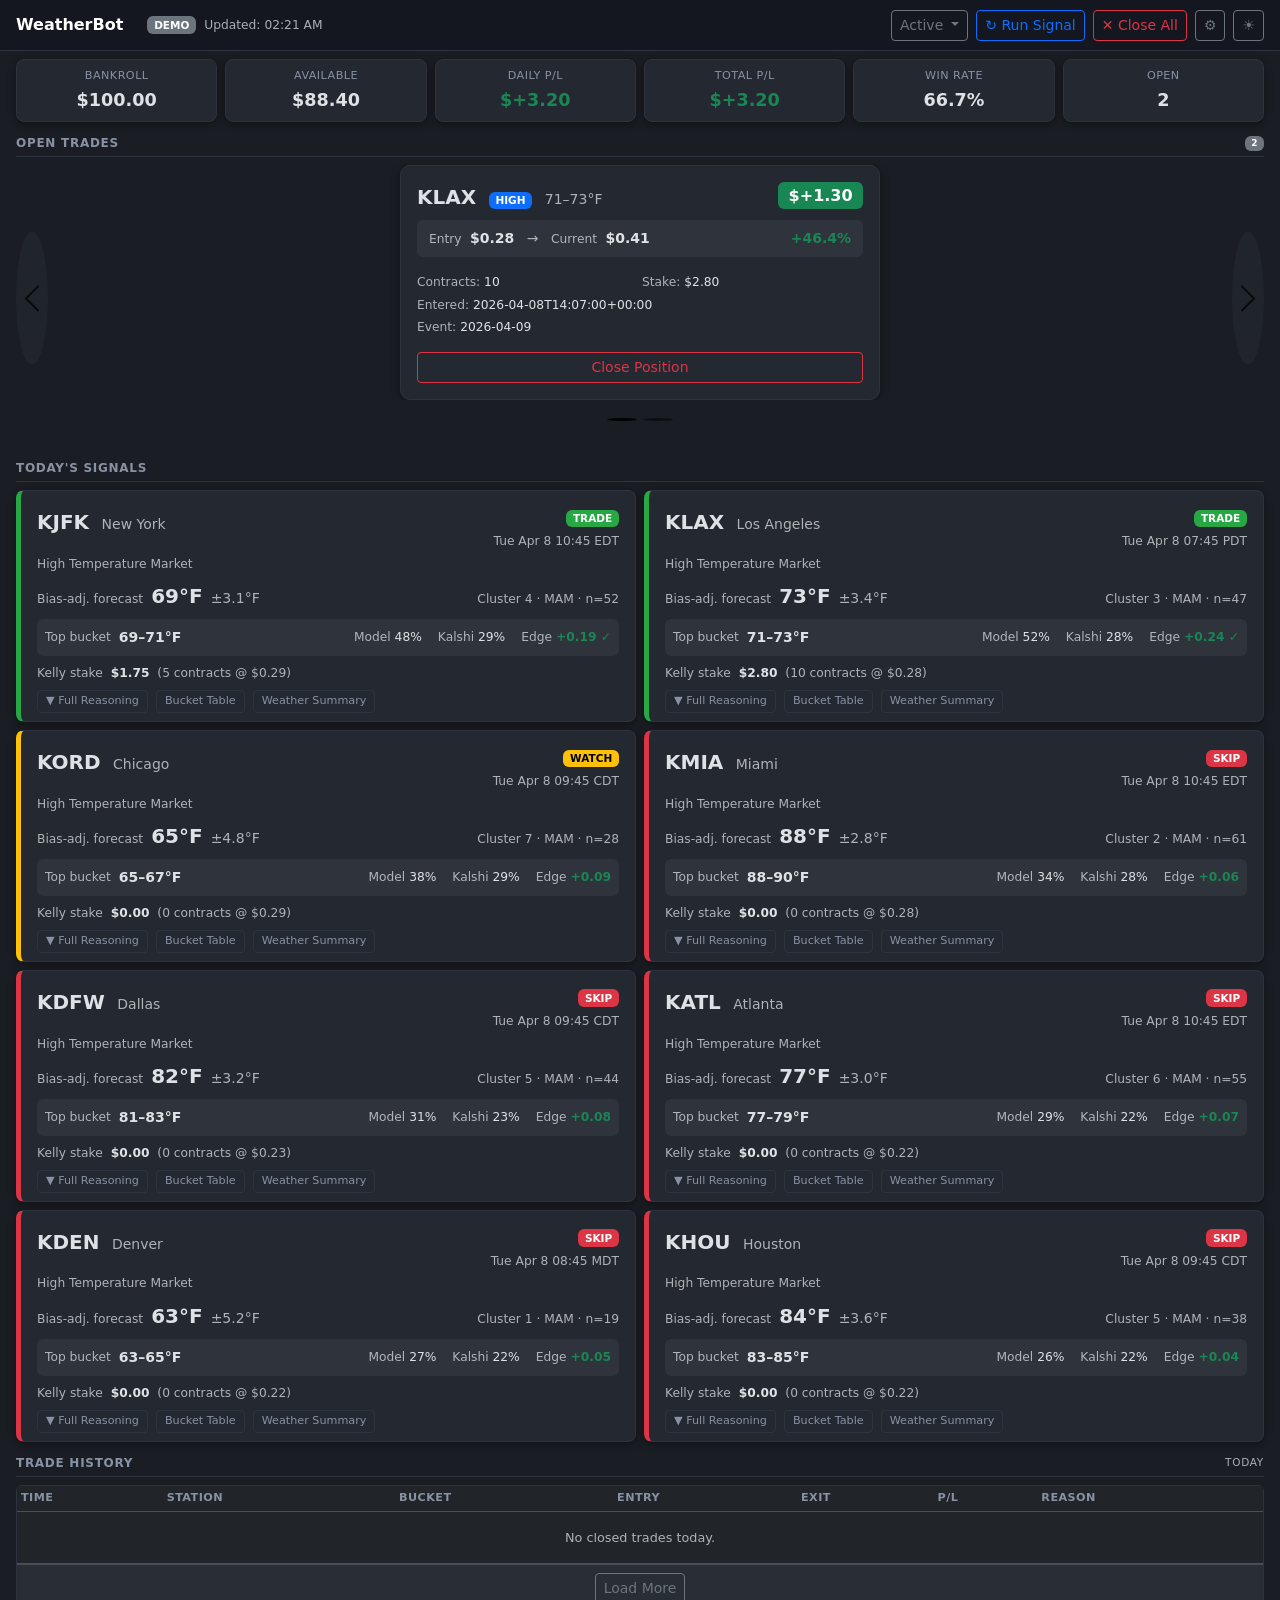
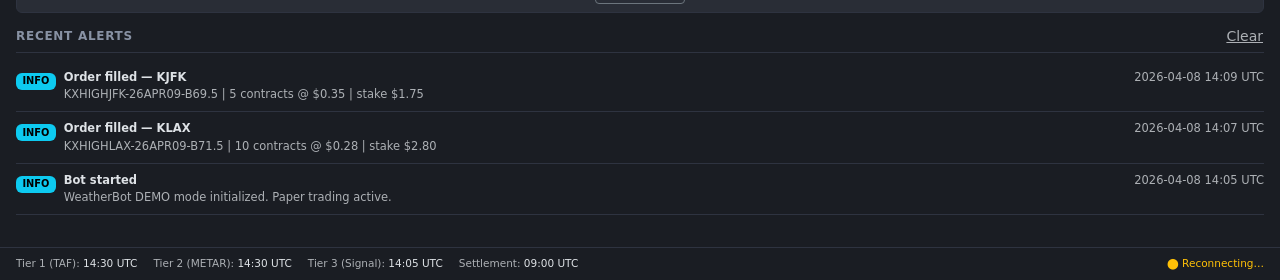
==== dashboard_preview.html @ e20846de "Add self-contained static dashboard preview HTML Single file with Bootstrap, custom CSS, and dashboa" ====
<!DOCTYPE html>
<html lang="en" data-bs-theme="dark">
<head>
  <meta charset="UTF-8">
  <meta name="viewport" content="width=device-width, initial-scale=1.0">
  <title>WeatherBot Dashboard</title>
  <style>
@charset "UTF-8";/*!
 * Bootstrap  v5.3.2 (https://getbootstrap.com/)
 * Copyright 2011-2023 The Bootstrap Authors
 * Licensed under MIT (https://github.com/twbs/bootstrap/blob/main/LICENSE)
 */:root,[data-bs-theme=light]{--bs-blue:#0d6efd;--bs-indigo:#6610f2;--bs-purple:#6f42c1;--bs-pink:#d63384;--bs-red:#dc3545;--bs-orange:#fd7e14;--bs-yellow:#ffc107;--bs-green:#198754;--bs-teal:#20c997;--bs-cyan:#0dcaf0;--bs-black:#000;--bs-white:#fff;--bs-gray:#6c757d;--bs-gray-dark:#343a40;--bs-gray-100:#f8f9fa;--bs-gray-200:#e9ecef;--bs-gray-300:#dee2e6;--bs-gray-400:#ced4da;--bs-gray-500:#adb5bd;--bs-gray-600:#6c757d;--bs-gray-700:#495057;--bs-gray-800:#343a40;--bs-gray-900:#212529;--bs-primary:#0d6efd;--bs-secondary:#6c757d;--bs-success:#198754;--bs-info:#0dcaf0;--bs-warning:#ffc107;--bs-danger:#dc3545;--bs-light:#f8f9fa;--bs-dark:#212529;--bs-primary-rgb:13,110,253;--bs-secondary-rgb:108,117,125;--bs-success-rgb:25,135,84;--bs-info-rgb:13,202,240;--bs-warning-rgb:255,193,7;--bs-danger-rgb:220,53,69;--bs-light-rgb:248,249,250;--bs-dark-rgb:33,37,41;--bs-primary-text-emphasis:#052c65;--bs-secondary-text-emphasis:#2b2f32;--bs-success-text-emphasis:#0a3622;--bs-info-text-emphasis:#055160;--bs-warning-text-emphasis:#664d03;--bs-danger-text-emphasis:#58151c;--bs-light-text-emphasis:#495057;--bs-dark-text-emphasis:#495057;--bs-primary-bg-subtle:#cfe2ff;--bs-secondary-bg-subtle:#e2e3e5;--bs-success-bg-subtle:#d1e7dd;--bs-info-bg-subtle:#cff4fc;--bs-warning-bg-subtle:#fff3cd;--bs-danger-bg-subtle:#f8d7da;--bs-light-bg-subtle:#fcfcfd;--bs-dark-bg-subtle:#ced4da;--bs-primary-border-subtle:#9ec5fe;--bs-secondary-border-subtle:#c4c8cb;--bs-success-border-subtle:#a3cfbb;--bs-info-border-subtle:#9eeaf9;--bs-warning-border-subtle:#ffe69c;--bs-danger-border-subtle:#f1aeb5;--bs-light-border-subtle:#e9ecef;--bs-dark-border-subtle:#adb5bd;--bs-white-rgb:255,255,255;--bs-black-rgb:0,0,0;--bs-font-sans-serif:system-ui,-apple-system,"Segoe UI",Roboto,"Helvetica Neue","Noto Sans","Liberation Sans",Arial,sans-serif,"Apple Color Emoji","Segoe UI Emoji","Segoe UI Symbol","Noto Color Emoji";--bs-font-monospace:SFMono-Regular,Menlo,Monaco,Consolas,"Liberation Mono","Courier New",monospace;--bs-gradient:linear-gradient(180deg, rgba(255, 255, 255, 0.15), rgba(255, 255, 255, 0));--bs-body-font-family:var(--bs-font-sans-serif);--bs-body-font-size:1rem;--bs-body-font-weight:400;--bs-body-line-height:1.5;--bs-body-color:#212529;--bs-body-color-rgb:33,37,41;--bs-body-bg:#fff;--bs-body-bg-rgb:255,255,255;--bs-emphasis-color:#000;--bs-emphasis-color-rgb:0,0,0;--bs-secondary-color:rgba(33, 37, 41, 0.75);--bs-secondary-color-rgb:33,37,41;--bs-secondary-bg:#e9ecef;--bs-secondary-bg-rgb:233,236,239;--bs-tertiary-color:rgba(33, 37, 41, 0.5);--bs-tertiary-color-rgb:33,37,41;--bs-tertiary-bg:#f8f9fa;--bs-tertiary-bg-rgb:248,249,250;--bs-heading-color:inherit;--bs-link-color:#0d6efd;--bs-link-color-rgb:13,110,253;--bs-link-decoration:underline;--bs-link-hover-color:#0a58ca;--bs-link-hover-color-rgb:10,88,202;--bs-code-color:#d63384;--bs-highlight-color:#212529;--bs-highlight-bg:#fff3cd;--bs-border-width:1px;--bs-border-style:solid;--bs-border-color:#dee2e6;--bs-border-color-translucent:rgba(0, 0, 0, 0.175);--bs-border-radius:0.375rem;--bs-border-radius-sm:0.25rem;--bs-border-radius-lg:0.5rem;--bs-border-radius-xl:1rem;--bs-border-radius-xxl:2rem;--bs-border-radius-2xl:var(--bs-border-radius-xxl);--bs-border-radius-pill:50rem;--bs-box-shadow:0 0.5rem 1rem rgba(0, 0, 0, 0.15);--bs-box-shadow-sm:0 0.125rem 0.25rem rgba(0, 0, 0, 0.075);--bs-box-shadow-lg:0 1rem 3rem rgba(0, 0, 0, 0.175);--bs-box-shadow-inset:inset 0 1px 2px rgba(0, 0, 0, 0.075);--bs-focus-ring-width:0.25rem;--bs-focus-ring-opacity:0.25;--bs-focus-ring-color:rgba(13, 110, 253, 0.25);--bs-form-valid-color:#198754;--bs-form-valid-border-color:#198754;--bs-form-invalid-color:#dc3545;--bs-form-invalid-border-color:#dc3545}[data-bs-theme=dark]{color-scheme:dark;--bs-body-color:#dee2e6;--bs-body-color-rgb:222,226,230;--bs-body-bg:#212529;--bs-body-bg-rgb:33,37,41;--bs-emphasis-color:#fff;--bs-emphasis-color-rgb:255,255,255;--bs-secondary-color:rgba(222, 226, 230, 0.75);--bs-secondary-color-rgb:222,226,230;--bs-secondary-bg:#343a40;--bs-secondary-bg-rgb:52,58,64;--bs-tertiary-color:rgba(222, 226, 230, 0.5);--bs-tertiary-color-rgb:222,226,230;--bs-tertiary-bg:#2b3035;--bs-tertiary-bg-rgb:43,48,53;--bs-primary-text-emphasis:#6ea8fe;--bs-secondary-text-emphasis:#a7acb1;--bs-success-text-emphasis:#75b798;--bs-info-text-emphasis:#6edff6;--bs-warning-text-emphasis:#ffda6a;--bs-danger-text-emphasis:#ea868f;--bs-light-text-emphasis:#f8f9fa;--bs-dark-text-emphasis:#dee2e6;--bs-primary-bg-subtle:#031633;--bs-secondary-bg-subtle:#161719;--bs-success-bg-subtle:#051b11;--bs-info-bg-subtle:#032830;--bs-warning-bg-subtle:#332701;--bs-danger-bg-subtle:#2c0b0e;--bs-light-bg-subtle:#343a40;--bs-dark-bg-subtle:#1a1d20;--bs-primary-border-subtle:#084298;--bs-secondary-border-subtle:#41464b;--bs-success-border-subtle:#0f5132;--bs-info-border-subtle:#087990;--bs-warning-border-subtle:#997404;--bs-danger-border-subtle:#842029;--bs-light-border-subtle:#495057;--bs-dark-border-subtle:#343a40;--bs-heading-color:inherit;--bs-link-color:#6ea8fe;--bs-link-hover-color:#8bb9fe;--bs-link-color-rgb:110,168,254;--bs-link-hover-color-rgb:139,185,254;--bs-code-color:#e685b5;--bs-highlight-color:#dee2e6;--bs-highlight-bg:#664d03;--bs-border-color:#495057;--bs-border-color-translucent:rgba(255, 255, 255, 0.15);--bs-form-valid-color:#75b798;--bs-form-valid-border-color:#75b798;--bs-form-invalid-color:#ea868f;--bs-form-invalid-border-color:#ea868f}*,::after,::before{box-sizing:border-box}@media (prefers-reduced-motion:no-preference){:root{scroll-behavior:smooth}}body{margin:0;font-family:var(--bs-body-font-family);font-size:var(--bs-body-font-size);font-weight:var(--bs-body-font-weight);line-height:var(--bs-body-line-height);color:var(--bs-body-color);text-align:var(--bs-body-text-align);background-color:var(--bs-body-bg);-webkit-text-size-adjust:100%;-webkit-tap-highlight-color:transparent}hr{margin:1rem 0;color:inherit;border:0;border-top:var(--bs-border-width) solid;opacity:.25}.h1,.h2,.h3,.h4,.h5,.h6,h1,h2,h3,h4,h5,h6{margin-top:0;margin-bottom:.5rem;font-weight:500;line-height:1.2;color:var(--bs-heading-color)}.h1,h1{font-size:calc(1.375rem + 1.5vw)}@media (min-width:1200px){.h1,h1{font-size:2.5rem}}.h2,h2{font-size:calc(1.325rem + .9vw)}@media (min-width:1200px){.h2,h2{font-size:2rem}}.h3,h3{font-size:calc(1.3rem + .6vw)}@media (min-width:1200px){.h3,h3{font-size:1.75rem}}.h4,h4{font-size:calc(1.275rem + .3vw)}@media (min-width:1200px){.h4,h4{font-size:1.5rem}}.h5,h5{font-size:1.25rem}.h6,h6{font-size:1rem}p{margin-top:0;margin-bottom:1rem}abbr[title]{-webkit-text-decoration:underline dotted;text-decoration:underline dotted;cursor:help;-webkit-text-decoration-skip-ink:none;text-decoration-skip-ink:none}address{margin-bottom:1rem;font-style:normal;line-height:inherit}ol,ul{padding-left:2rem}dl,ol,ul{margin-top:0;margin-bottom:1rem}ol ol,ol ul,ul ol,ul ul{margin-bottom:0}dt{font-weight:700}dd{margin-bottom:.5rem;margin-left:0}blockquote{margin:0 0 1rem}b,strong{font-weight:bolder}.small,small{font-size:.875em}.mark,mark{padding:.1875em;color:var(--bs-highlight-color);background-color:var(--bs-highlight-bg)}sub,sup{position:relative;font-size:.75em;line-height:0;vertical-align:baseline}sub{bottom:-.25em}sup{top:-.5em}a{color:rgba(var(--bs-link-color-rgb),var(--bs-link-opacity,1));text-decoration:underline}a:hover{--bs-link-color-rgb:var(--bs-link-hover-color-rgb)}a:not([href]):not([class]),a:not([href]):not([class]):hover{color:inherit;text-decoration:none}code,kbd,pre,samp{font-family:var(--bs-font-monospace);font-size:1em}pre{display:block;margin-top:0;margin-bottom:1rem;overflow:auto;font-size:.875em}pre code{font-size:inherit;color:inherit;word-break:normal}code{font-size:.875em;color:var(--bs-code-color);word-wrap:break-word}a>code{color:inherit}kbd{padding:.1875rem .375rem;font-size:.875em;color:var(--bs-body-bg);background-color:var(--bs-body-color);border-radius:.25rem}kbd kbd{padding:0;font-size:1em}figure{margin:0 0 1rem}img,svg{vertical-align:middle}table{caption-side:bottom;border-collapse:collapse}caption{padding-top:.5rem;padding-bottom:.5rem;color:var(--bs-secondary-color);text-align:left}th{text-align:inherit;text-align:-webkit-match-parent}tbody,td,tfoot,th,thead,tr{border-color:inherit;border-style:solid;border-width:0}label{display:inline-block}button{border-radius:0}button:focus:not(:focus-visible){outline:0}button,input,optgroup,select,textarea{margin:0;font-family:inherit;font-size:inherit;line-height:inherit}button,select{text-transform:none}[role=button]{cursor:pointer}select{word-wrap:normal}select:disabled{opacity:1}[list]:not([type=date]):not([type=datetime-local]):not([type=month]):not([type=week]):not([type=time])::-webkit-calendar-picker-indicator{display:none!important}[type=button],[type=reset],[type=submit],button{-webkit-appearance:button}[type=button]:not(:disabled),[type=reset]:not(:disabled),[type=submit]:not(:disabled),button:not(:disabled){cursor:pointer}::-moz-focus-inner{padding:0;border-style:none}textarea{resize:vertical}fieldset{min-width:0;padding:0;margin:0;border:0}legend{float:left;width:100%;padding:0;margin-bottom:.5rem;font-size:calc(1.275rem + .3vw);line-height:inherit}@media (min-width:1200px){legend{font-size:1.5rem}}legend+*{clear:left}::-webkit-datetime-edit-day-field,::-webkit-datetime-edit-fields-wrapper,::-webkit-datetime-edit-hour-field,::-webkit-datetime-edit-minute,::-webkit-datetime-edit-month-field,::-webkit-datetime-edit-text,::-webkit-datetime-edit-year-field{padding:0}::-webkit-inner-spin-button{height:auto}[type=search]{-webkit-appearance:textfield;outline-offset:-2px}::-webkit-search-decoration{-webkit-appearance:none}::-webkit-color-swatch-wrapper{padding:0}::-webkit-file-upload-button{font:inherit;-webkit-appearance:button}::file-selector-button{font:inherit;-webkit-appearance:button}output{display:inline-block}iframe{border:0}summary{display:list-item;cursor:pointer}progress{vertical-align:baseline}[hidden]{display:none!important}.lead{font-size:1.25rem;font-weight:300}.display-1{font-size:calc(1.625rem + 4.5vw);font-weight:300;line-height:1.2}@media (min-width:1200px){.display-1{font-size:5rem}}.display-2{font-size:calc(1.575rem + 3.9vw);font-weight:300;line-height:1.2}@media (min-width:1200px){.display-2{font-size:4.5rem}}.display-3{font-size:calc(1.525rem + 3.3vw);font-weight:300;line-height:1.2}@media (min-width:1200px){.display-3{font-size:4rem}}.display-4{font-size:calc(1.475rem + 2.7vw);font-weight:300;line-height:1.2}@media (min-width:1200px){.display-4{font-size:3.5rem}}.display-5{font-size:calc(1.425rem + 2.1vw);font-weight:300;line-height:1.2}@media (min-width:1200px){.display-5{font-size:3rem}}.display-6{font-size:calc(1.375rem + 1.5vw);font-weight:300;line-height:1.2}@media (min-width:1200px){.display-6{font-size:2.5rem}}.list-unstyled{padding-left:0;list-style:none}.list-inline{padding-left:0;list-style:none}.list-inline-item{display:inline-block}.list-inline-item:not(:last-child){margin-right:.5rem}.initialism{font-size:.875em;text-transform:uppercase}.blockquote{margin-bottom:1rem;font-size:1.25rem}.blockquote>:last-child{margin-bottom:0}.blockquote-footer{margin-top:-1rem;margin-bottom:1rem;font-size:.875em;color:#6c757d}.blockquote-footer::before{content:"— "}.img-fluid{max-width:100%;height:auto}.img-thumbnail{padding:.25rem;background-color:var(--bs-body-bg);border:var(--bs-border-width) solid var(--bs-border-color);border-radius:var(--bs-border-radius);max-width:100%;height:auto}.figure{display:inline-block}.figure-img{margin-bottom:.5rem;line-height:1}.figure-caption{font-size:.875em;color:var(--bs-secondary-color)}.container,.container-fluid,.container-lg,.container-md,.container-sm,.container-xl,.container-xxl{--bs-gutter-x:1.5rem;--bs-gutter-y:0;width:100%;padding-right:calc(var(--bs-gutter-x) * .5);padding-left:calc(var(--bs-gutter-x) * .5);margin-right:auto;margin-left:auto}@media (min-width:576px){.container,.container-sm{max-width:540px}}@media (min-width:768px){.container,.container-md,.container-sm{max-width:720px}}@media (min-width:992px){.container,.container-lg,.container-md,.container-sm{max-width:960px}}@media (min-width:1200px){.container,.container-lg,.container-md,.container-sm,.container-xl{max-width:1140px}}@media (min-width:1400px){.container,.container-lg,.container-md,.container-sm,.container-xl,.container-xxl{max-width:1320px}}:root{--bs-breakpoint-xs:0;--bs-breakpoint-sm:576px;--bs-breakpoint-md:768px;--bs-breakpoint-lg:992px;--bs-breakpoint-xl:1200px;--bs-breakpoint-xxl:1400px}.row{--bs-gutter-x:1.5rem;--bs-gutter-y:0;display:flex;flex-wrap:wrap;margin-top:calc(-1 * var(--bs-gutter-y));margin-right:calc(-.5 * var(--bs-gutter-x));margin-left:calc(-.5 * var(--bs-gutter-x))}.row>*{flex-shrink:0;width:100%;max-width:100%;padding-right:calc(var(--bs-gutter-x) * .5);padding-left:calc(var(--bs-gutter-x) * .5);margin-top:var(--bs-gutter-y)}.col{flex:1 0 0%}.row-cols-auto>*{flex:0 0 auto;width:auto}.row-cols-1>*{flex:0 0 auto;width:100%}.row-cols-2>*{flex:0 0 auto;width:50%}.row-cols-3>*{flex:0 0 auto;width:33.33333333%}.row-cols-4>*{flex:0 0 auto;width:25%}.row-cols-5>*{flex:0 0 auto;width:20%}.row-cols-6>*{flex:0 0 auto;width:16.66666667%}.col-auto{flex:0 0 auto;width:auto}.col-1{flex:0 0 auto;width:8.33333333%}.col-2{flex:0 0 auto;width:16.66666667%}.col-3{flex:0 0 auto;width:25%}.col-4{flex:0 0 auto;width:33.33333333%}.col-5{flex:0 0 auto;width:41.66666667%}.col-6{flex:0 0 auto;width:50%}.col-7{flex:0 0 auto;width:58.33333333%}.col-8{flex:0 0 auto;width:66.66666667%}.col-9{flex:0 0 auto;width:75%}.col-10{flex:0 0 auto;width:83.33333333%}.col-11{flex:0 0 auto;width:91.66666667%}.col-12{flex:0 0 auto;width:100%}.offset-1{margin-left:8.33333333%}.offset-2{margin-left:16.66666667%}.offset-3{margin-left:25%}.offset-4{margin-left:33.33333333%}.offset-5{margin-left:41.66666667%}.offset-6{margin-left:50%}.offset-7{margin-left:58.33333333%}.offset-8{margin-left:66.66666667%}.offset-9{margin-left:75%}.offset-10{margin-left:83.33333333%}.offset-11{margin-left:91.66666667%}.g-0,.gx-0{--bs-gutter-x:0}.g-0,.gy-0{--bs-gutter-y:0}.g-1,.gx-1{--bs-gutter-x:0.25rem}.g-1,.gy-1{--bs-gutter-y:0.25rem}.g-2,.gx-2{--bs-gutter-x:0.5rem}.g-2,.gy-2{--bs-gutter-y:0.5rem}.g-3,.gx-3{--bs-gutter-x:1rem}.g-3,.gy-3{--bs-gutter-y:1rem}.g-4,.gx-4{--bs-gutter-x:1.5rem}.g-4,.gy-4{--bs-gutter-y:1.5rem}.g-5,.gx-5{--bs-gutter-x:3rem}.g-5,.gy-5{--bs-gutter-y:3rem}@media (min-width:576px){.col-sm{flex:1 0 0%}.row-cols-sm-auto>*{flex:0 0 auto;width:auto}.row-cols-sm-1>*{flex:0 0 auto;width:100%}.row-cols-sm-2>*{flex:0 0 auto;width:50%}.row-cols-sm-3>*{flex:0 0 auto;width:33.33333333%}.row-cols-sm-4>*{flex:0 0 auto;width:25%}.row-cols-sm-5>*{flex:0 0 auto;width:20%}.row-cols-sm-6>*{flex:0 0 auto;width:16.66666667%}.col-sm-auto{flex:0 0 auto;width:auto}.col-sm-1{flex:0 0 auto;width:8.33333333%}.col-sm-2{flex:0 0 auto;width:16.66666667%}.col-sm-3{flex:0 0 auto;width:25%}.col-sm-4{flex:0 0 auto;width:33.33333333%}.col-sm-5{flex:0 0 auto;width:41.66666667%}.col-sm-6{flex:0 0 auto;width:50%}.col-sm-7{flex:0 0 auto;width:58.33333333%}.col-sm-8{flex:0 0 auto;width:66.66666667%}.col-sm-9{flex:0 0 auto;width:75%}.col-sm-10{flex:0 0 auto;width:83.33333333%}.col-sm-11{flex:0 0 auto;width:91.66666667%}.col-sm-12{flex:0 0 auto;width:100%}.offset-sm-0{margin-left:0}.offset-sm-1{margin-left:8.33333333%}.offset-sm-2{margin-left:16.66666667%}.offset-sm-3{margin-left:25%}.offset-sm-4{margin-left:33.33333333%}.offset-sm-5{margin-left:41.66666667%}.offset-sm-6{margin-left:50%}.offset-sm-7{margin-left:58.33333333%}.offset-sm-8{margin-left:66.66666667%}.offset-sm-9{margin-left:75%}.offset-sm-10{margin-left:83.33333333%}.offset-sm-11{margin-left:91.66666667%}.g-sm-0,.gx-sm-0{--bs-gutter-x:0}.g-sm-0,.gy-sm-0{--bs-gutter-y:0}.g-sm-1,.gx-sm-1{--bs-gutter-x:0.25rem}.g-sm-1,.gy-sm-1{--bs-gutter-y:0.25rem}.g-sm-2,.gx-sm-2{--bs-gutter-x:0.5rem}.g-sm-2,.gy-sm-2{--bs-gutter-y:0.5rem}.g-sm-3,.gx-sm-3{--bs-gutter-x:1rem}.g-sm-3,.gy-sm-3{--bs-gutter-y:1rem}.g-sm-4,.gx-sm-4{--bs-gutter-x:1.5rem}.g-sm-4,.gy-sm-4{--bs-gutter-y:1.5rem}.g-sm-5,.gx-sm-5{--bs-gutter-x:3rem}.g-sm-5,.gy-sm-5{--bs-gutter-y:3rem}}@media (min-width:768px){.col-md{flex:1 0 0%}.row-cols-md-auto>*{flex:0 0 auto;width:auto}.row-cols-md-1>*{flex:0 0 auto;width:100%}.row-cols-md-2>*{flex:0 0 auto;width:50%}.row-cols-md-3>*{flex:0 0 auto;width:33.33333333%}.row-cols-md-4>*{flex:0 0 auto;width:25%}.row-cols-md-5>*{flex:0 0 auto;width:20%}.row-cols-md-6>*{flex:0 0 auto;width:16.66666667%}.col-md-auto{flex:0 0 auto;width:auto}.col-md-1{flex:0 0 auto;width:8.33333333%}.col-md-2{flex:0 0 auto;width:16.66666667%}.col-md-3{flex:0 0 auto;width:25%}.col-md-4{flex:0 0 auto;width:33.33333333%}.col-md-5{flex:0 0 auto;width:41.66666667%}.col-md-6{flex:0 0 auto;width:50%}.col-md-7{flex:0 0 auto;width:58.33333333%}.col-md-8{flex:0 0 auto;width:66.66666667%}.col-md-9{flex:0 0 auto;width:75%}.col-md-10{flex:0 0 auto;width:83.33333333%}.col-md-11{flex:0 0 auto;width:91.66666667%}.col-md-12{flex:0 0 auto;width:100%}.offset-md-0{margin-left:0}.offset-md-1{margin-left:8.33333333%}.offset-md-2{margin-left:16.66666667%}.offset-md-3{margin-left:25%}.offset-md-4{margin-left:33.33333333%}.offset-md-5{margin-left:41.66666667%}.offset-md-6{margin-left:50%}.offset-md-7{margin-left:58.33333333%}.offset-md-8{margin-left:66.66666667%}.offset-md-9{margin-left:75%}.offset-md-10{margin-left:83.33333333%}.offset-md-11{margin-left:91.66666667%}.g-md-0,.gx-md-0{--bs-gutter-x:0}.g-md-0,.gy-md-0{--bs-gutter-y:0}.g-md-1,.gx-md-1{--bs-gutter-x:0.25rem}.g-md-1,.gy-md-1{--bs-gutter-y:0.25rem}.g-md-2,.gx-md-2{--bs-gutter-x:0.5rem}.g-md-2,.gy-md-2{--bs-gutter-y:0.5rem}.g-md-3,.gx-md-3{--bs-gutter-x:1rem}.g-md-3,.gy-md-3{--bs-gutter-y:1rem}.g-md-4,.gx-md-4{--bs-gutter-x:1.5rem}.g-md-4,.gy-md-4{--bs-gutter-y:1.5rem}.g-md-5,.gx-md-5{--bs-gutter-x:3rem}.g-md-5,.gy-md-5{--bs-gutter-y:3rem}}@media (min-width:992px){.col-lg{flex:1 0 0%}.row-cols-lg-auto>*{flex:0 0 auto;width:auto}.row-cols-lg-1>*{flex:0 0 auto;width:100%}.row-cols-lg-2>*{flex:0 0 auto;width:50%}.row-cols-lg-3>*{flex:0 0 auto;width:33.33333333%}.row-cols-lg-4>*{flex:0 0 auto;width:25%}.row-cols-lg-5>*{flex:0 0 auto;width:20%}.row-cols-lg-6>*{flex:0 0 auto;width:16.66666667%}.col-lg-auto{flex:0 0 auto;width:auto}.col-lg-1{flex:0 0 auto;width:8.33333333%}.col-lg-2{flex:0 0 auto;width:16.66666667%}.col-lg-3{flex:0 0 auto;width:25%}.col-lg-4{flex:0 0 auto;width:33.33333333%}.col-lg-5{flex:0 0 auto;width:41.66666667%}.col-lg-6{flex:0 0 auto;width:50%}.col-lg-7{flex:0 0 auto;width:58.33333333%}.col-lg-8{flex:0 0 auto;width:66.66666667%}.col-lg-9{flex:0 0 auto;width:75%}.col-lg-10{flex:0 0 auto;width:83.33333333%}.col-lg-11{flex:0 0 auto;width:91.66666667%}.col-lg-12{flex:0 0 auto;width:100%}.offset-lg-0{margin-left:0}.offset-lg-1{margin-left:8.33333333%}.offset-lg-2{margin-left:16.66666667%}.offset-lg-3{margin-left:25%}.offset-lg-4{margin-left:33.33333333%}.offset-lg-5{margin-left:41.66666667%}.offset-lg-6{margin-left:50%}.offset-lg-7{margin-left:58.33333333%}.offset-lg-8{margin-left:66.66666667%}.offset-lg-9{margin-left:75%}.offset-lg-10{margin-left:83.33333333%}.offset-lg-11{margin-left:91.66666667%}.g-lg-0,.gx-lg-0{--bs-gutter-x:0}.g-lg-0,.gy-lg-0{--bs-gutter-y:0}.g-lg-1,.gx-lg-1{--bs-gutter-x:0.25rem}.g-lg-1,.gy-lg-1{--bs-gutter-y:0.25rem}.g-lg-2,.gx-lg-2{--bs-gutter-x:0.5rem}.g-lg-2,.gy-lg-2{--bs-gutter-y:0.5rem}.g-lg-3,.gx-lg-3{--bs-gutter-x:1rem}.g-lg-3,.gy-lg-3{--bs-gutter-y:1rem}.g-lg-4,.gx-lg-4{--bs-gutter-x:1.5rem}.g-lg-4,.gy-lg-4{--bs-gutter-y:1.5rem}.g-lg-5,.gx-lg-5{--bs-gutter-x:3rem}.g-lg-5,.gy-lg-5{--bs-gutter-y:3rem}}@media (min-width:1200px){.col-xl{flex:1 0 0%}.row-cols-xl-auto>*{flex:0 0 auto;width:auto}.row-cols-xl-1>*{flex:0 0 auto;width:100%}.row-cols-xl-2>*{flex:0 0 auto;width:50%}.row-cols-xl-3>*{flex:0 0 auto;width:33.33333333%}.row-cols-xl-4>*{flex:0 0 auto;width:25%}.row-cols-xl-5>*{flex:0 0 auto;width:20%}.row-cols-xl-6>*{flex:0 0 auto;width:16.66666667%}.col-xl-auto{flex:0 0 auto;width:auto}.col-xl-1{flex:0 0 auto;width:8.33333333%}.col-xl-2{flex:0 0 auto;width:16.66666667%}.col-xl-3{flex:0 0 auto;width:25%}.col-xl-4{flex:0 0 auto;width:33.33333333%}.col-xl-5{flex:0 0 auto;width:41.66666667%}.col-xl-6{flex:0 0 auto;width:50%}.col-xl-7{flex:0 0 auto;width:58.33333333%}.col-xl-8{flex:0 0 auto;width:66.66666667%}.col-xl-9{flex:0 0 auto;width:75%}.col-xl-10{flex:0 0 auto;width:83.33333333%}.col-xl-11{flex:0 0 auto;width:91.66666667%}.col-xl-12{flex:0 0 auto;width:100%}.offset-xl-0{margin-left:0}.offset-xl-1{margin-left:8.33333333%}.offset-xl-2{margin-left:16.66666667%}.offset-xl-3{margin-left:25%}.offset-xl-4{margin-left:33.33333333%}.offset-xl-5{margin-left:41.66666667%}.offset-xl-6{margin-left:50%}.offset-xl-7{margin-left:58.33333333%}.offset-xl-8{margin-left:66.66666667%}.offset-xl-9{margin-left:75%}.offset-xl-10{margin-left:83.33333333%}.offset-xl-11{margin-left:91.66666667%}.g-xl-0,.gx-xl-0{--bs-gutter-x:0}.g-xl-0,.gy-xl-0{--bs-gutter-y:0}.g-xl-1,.gx-xl-1{--bs-gutter-x:0.25rem}.g-xl-1,.gy-xl-1{--bs-gutter-y:0.25rem}.g-xl-2,.gx-xl-2{--bs-gutter-x:0.5rem}.g-xl-2,.gy-xl-2{--bs-gutter-y:0.5rem}.g-xl-3,.gx-xl-3{--bs-gutter-x:1rem}.g-xl-3,.gy-xl-3{--bs-gutter-y:1rem}.g-xl-4,.gx-xl-4{--bs-gutter-x:1.5rem}.g-xl-4,.gy-xl-4{--bs-gutter-y:1.5rem}.g-xl-5,.gx-xl-5{--bs-gutter-x:3rem}.g-xl-5,.gy-xl-5{--bs-gutter-y:3rem}}@media (min-width:1400px){.col-xxl{flex:1 0 0%}.row-cols-xxl-auto>*{flex:0 0 auto;width:auto}.row-cols-xxl-1>*{flex:0 0 auto;width:100%}.row-cols-xxl-2>*{flex:0 0 auto;width:50%}.row-cols-xxl-3>*{flex:0 0 auto;width:33.33333333%}.row-cols-xxl-4>*{flex:0 0 auto;width:25%}.row-cols-xxl-5>*{flex:0 0 auto;width:20%}.row-cols-xxl-6>*{flex:0 0 auto;width:16.66666667%}.col-xxl-auto{flex:0 0 auto;width:auto}.col-xxl-1{flex:0 0 auto;width:8.33333333%}.col-xxl-2{flex:0 0 auto;width:16.66666667%}.col-xxl-3{flex:0 0 auto;width:25%}.col-xxl-4{flex:0 0 auto;width:33.33333333%}.col-xxl-5{flex:0 0 auto;width:41.66666667%}.col-xxl-6{flex:0 0 auto;width:50%}.col-xxl-7{flex:0 0 auto;width:58.33333333%}.col-xxl-8{flex:0 0 auto;width:66.66666667%}.col-xxl-9{flex:0 0 auto;width:75%}.col-xxl-10{flex:0 0 auto;width:83.33333333%}.col-xxl-11{flex:0 0 auto;width:91.66666667%}.col-xxl-12{flex:0 0 auto;width:100%}.offset-xxl-0{margin-left:0}.offset-xxl-1{margin-left:8.33333333%}.offset-xxl-2{margin-left:16.66666667%}.offset-xxl-3{margin-left:25%}.offset-xxl-4{margin-left:33.33333333%}.offset-xxl-5{margin-left:41.66666667%}.offset-xxl-6{margin-left:50%}.offset-xxl-7{margin-left:58.33333333%}.offset-xxl-8{margin-left:66.66666667%}.offset-xxl-9{margin-left:75%}.offset-xxl-10{margin-left:83.33333333%}.offset-xxl-11{margin-left:91.66666667%}.g-xxl-0,.gx-xxl-0{--bs-gutter-x:0}.g-xxl-0,.gy-xxl-0{--bs-gutter-y:0}.g-xxl-1,.gx-xxl-1{--bs-gutter-x:0.25rem}.g-xxl-1,.gy-xxl-1{--bs-gutter-y:0.25rem}.g-xxl-2,.gx-xxl-2{--bs-gutter-x:0.5rem}.g-xxl-2,.gy-xxl-2{--bs-gutter-y:0.5rem}.g-xxl-3,.gx-xxl-3{--bs-gutter-x:1rem}.g-xxl-3,.gy-xxl-3{--bs-gutter-y:1rem}.g-xxl-4,.gx-xxl-4{--bs-gutter-x:1.5rem}.g-xxl-4,.gy-xxl-4{--bs-gutter-y:1.5rem}.g-xxl-5,.gx-xxl-5{--bs-gutter-x:3rem}.g-xxl-5,.gy-xxl-5{--bs-gutter-y:3rem}}.table{--bs-table-color-type:initial;--bs-table-bg-type:initial;--bs-table-color-state:initial;--bs-table-bg-state:initial;--bs-table-color:var(--bs-emphasis-color);--bs-table-bg:var(--bs-body-bg);--bs-table-border-color:var(--bs-border-color);--bs-table-accent-bg:transparent;--bs-table-striped-color:var(--bs-emphasis-color);--bs-table-striped-bg:rgba(var(--bs-emphasis-color-rgb), 0.05);--bs-table-active-color:var(--bs-emphasis-color);--bs-table-active-bg:rgba(var(--bs-emphasis-color-rgb), 0.1);--bs-table-hover-color:var(--bs-emphasis-color);--bs-table-hover-bg:rgba(var(--bs-emphasis-color-rgb), 0.075);width:100%;margin-bottom:1rem;vertical-align:top;border-color:var(--bs-table-border-color)}.table>:not(caption)>*>*{padding:.5rem .5rem;color:var(--bs-table-color-state,var(--bs-table-color-type,var(--bs-table-color)));background-color:var(--bs-table-bg);border-bottom-width:var(--bs-border-width);box-shadow:inset 0 0 0 9999px var(--bs-table-bg-state,var(--bs-table-bg-type,var(--bs-table-accent-bg)))}.table>tbody{vertical-align:inherit}.table>thead{vertical-align:bottom}.table-group-divider{border-top:calc(var(--bs-border-width) * 2) solid currentcolor}.caption-top{caption-side:top}.table-sm>:not(caption)>*>*{padding:.25rem .25rem}.table-bordered>:not(caption)>*{border-width:var(--bs-border-width) 0}.table-bordered>:not(caption)>*>*{border-width:0 var(--bs-border-width)}.table-borderless>:not(caption)>*>*{border-bottom-width:0}.table-borderless>:not(:first-child){border-top-width:0}.table-striped>tbody>tr:nth-of-type(odd)>*{--bs-table-color-type:var(--bs-table-striped-color);--bs-table-bg-type:var(--bs-table-striped-bg)}.table-striped-columns>:not(caption)>tr>:nth-child(2n){--bs-table-color-type:var(--bs-table-striped-color);--bs-table-bg-type:var(--bs-table-striped-bg)}.table-active{--bs-table-color-state:var(--bs-table-active-color);--bs-table-bg-state:var(--bs-table-active-bg)}.table-hover>tbody>tr:hover>*{--bs-table-color-state:var(--bs-table-hover-color);--bs-table-bg-state:var(--bs-table-hover-bg)}.table-primary{--bs-table-color:#000;--bs-table-bg:#cfe2ff;--bs-table-border-color:#a6b5cc;--bs-table-striped-bg:#c5d7f2;--bs-table-striped-color:#000;--bs-table-active-bg:#bacbe6;--bs-table-active-color:#000;--bs-table-hover-bg:#bfd1ec;--bs-table-hover-color:#000;color:var(--bs-table-color);border-color:var(--bs-table-border-color)}.table-secondary{--bs-table-color:#000;--bs-table-bg:#e2e3e5;--bs-table-border-color:#b5b6b7;--bs-table-striped-bg:#d7d8da;--bs-table-striped-color:#000;--bs-table-active-bg:#cbccce;--bs-table-active-color:#000;--bs-table-hover-bg:#d1d2d4;--bs-table-hover-color:#000;color:var(--bs-table-color);border-color:var(--bs-table-border-color)}.table-success{--bs-table-color:#000;--bs-table-bg:#d1e7dd;--bs-table-border-color:#a7b9b1;--bs-table-striped-bg:#c7dbd2;--bs-table-striped-color:#000;--bs-table-active-bg:#bcd0c7;--bs-table-active-color:#000;--bs-table-hover-bg:#c1d6cc;--bs-table-hover-color:#000;color:var(--bs-table-color);border-color:var(--bs-table-border-color)}.table-info{--bs-table-color:#000;--bs-table-bg:#cff4fc;--bs-table-border-color:#a6c3ca;--bs-table-striped-bg:#c5e8ef;--bs-table-striped-color:#000;--bs-table-active-bg:#badce3;--bs-table-active-color:#000;--bs-table-hover-bg:#bfe2e9;--bs-table-hover-color:#000;color:var(--bs-table-color);border-color:var(--bs-table-border-color)}.table-warning{--bs-table-color:#000;--bs-table-bg:#fff3cd;--bs-table-border-color:#ccc2a4;--bs-table-striped-bg:#f2e7c3;--bs-table-striped-color:#000;--bs-table-active-bg:#e6dbb9;--bs-table-active-color:#000;--bs-table-hover-bg:#ece1be;--bs-table-hover-color:#000;color:var(--bs-table-color);border-color:var(--bs-table-border-color)}.table-danger{--bs-table-color:#000;--bs-table-bg:#f8d7da;--bs-table-border-color:#c6acae;--bs-table-striped-bg:#eccccf;--bs-table-striped-color:#000;--bs-table-active-bg:#dfc2c4;--bs-table-active-color:#000;--bs-table-hover-bg:#e5c7ca;--bs-table-hover-color:#000;color:var(--bs-table-color);border-color:var(--bs-table-border-color)}.table-light{--bs-table-color:#000;--bs-table-bg:#f8f9fa;--bs-table-border-color:#c6c7c8;--bs-table-striped-bg:#ecedee;--bs-table-striped-color:#000;--bs-table-active-bg:#dfe0e1;--bs-table-active-color:#000;--bs-table-hover-bg:#e5e6e7;--bs-table-hover-color:#000;color:var(--bs-table-color);border-color:var(--bs-table-border-color)}.table-dark{--bs-table-color:#fff;--bs-table-bg:#212529;--bs-table-border-color:#4d5154;--bs-table-striped-bg:#2c3034;--bs-table-striped-color:#fff;--bs-table-active-bg:#373b3e;--bs-table-active-color:#fff;--bs-table-hover-bg:#323539;--bs-table-hover-color:#fff;color:var(--bs-table-color);border-color:var(--bs-table-border-color)}.table-responsive{overflow-x:auto;-webkit-overflow-scrolling:touch}@media (max-width:575.98px){.table-responsive-sm{overflow-x:auto;-webkit-overflow-scrolling:touch}}@media (max-width:767.98px){.table-responsive-md{overflow-x:auto;-webkit-overflow-scrolling:touch}}@media (max-width:991.98px){.table-responsive-lg{overflow-x:auto;-webkit-overflow-scrolling:touch}}@media (max-width:1199.98px){.table-responsive-xl{overflow-x:auto;-webkit-overflow-scrolling:touch}}@media (max-width:1399.98px){.table-responsive-xxl{overflow-x:auto;-webkit-overflow-scrolling:touch}}.form-label{margin-bottom:.5rem}.col-form-label{padding-top:calc(.375rem + var(--bs-border-width));padding-bottom:calc(.375rem + var(--bs-border-width));margin-bottom:0;font-size:inherit;line-height:1.5}.col-form-label-lg{padding-top:calc(.5rem + var(--bs-border-width));padding-bottom:calc(.5rem + var(--bs-border-width));font-size:1.25rem}.col-form-label-sm{padding-top:calc(.25rem + var(--bs-border-width));padding-bottom:calc(.25rem + var(--bs-border-width));font-size:.875rem}.form-text{margin-top:.25rem;font-size:.875em;color:var(--bs-secondary-color)}.form-control{display:block;width:100%;padding:.375rem .75rem;font-size:1rem;font-weight:400;line-height:1.5;color:var(--bs-body-color);-webkit-appearance:none;-moz-appearance:none;appearance:none;background-color:var(--bs-body-bg);background-clip:padding-box;border:var(--bs-border-width) solid var(--bs-border-color);border-radius:var(--bs-border-radius);transition:border-color .15s ease-in-out,box-shadow .15s ease-in-out}@media (prefers-reduced-motion:reduce){.form-control{transition:none}}.form-control[type=file]{overflow:hidden}.form-control[type=file]:not(:disabled):not([readonly]){cursor:pointer}.form-control:focus{color:var(--bs-body-color);background-color:var(--bs-body-bg);border-color:#86b7fe;outline:0;box-shadow:0 0 0 .25rem rgba(13,110,253,.25)}.form-control::-webkit-date-and-time-value{min-width:85px;height:1.5em;margin:0}.form-control::-webkit-datetime-edit{display:block;padding:0}.form-control::-moz-placeholder{color:var(--bs-secondary-color);opacity:1}.form-control::placeholder{color:var(--bs-secondary-color);opacity:1}.form-control:disabled{background-color:var(--bs-secondary-bg);opacity:1}.form-control::-webkit-file-upload-button{padding:.375rem .75rem;margin:-.375rem -.75rem;-webkit-margin-end:.75rem;margin-inline-end:.75rem;color:var(--bs-body-color);background-color:var(--bs-tertiary-bg);pointer-events:none;border-color:inherit;border-style:solid;border-width:0;border-inline-end-width:var(--bs-border-width);border-radius:0;-webkit-transition:color .15s ease-in-out,background-color .15s ease-in-out,border-color .15s ease-in-out,box-shadow .15s ease-in-out;transition:color .15s ease-in-out,background-color .15s ease-in-out,border-color .15s ease-in-out,box-shadow .15s ease-in-out}.form-control::file-selector-button{padding:.375rem .75rem;margin:-.375rem -.75rem;-webkit-margin-end:.75rem;margin-inline-end:.75rem;color:var(--bs-body-color);background-color:var(--bs-tertiary-bg);pointer-events:none;border-color:inherit;border-style:solid;border-width:0;border-inline-end-width:var(--bs-border-width);border-radius:0;transition:color .15s ease-in-out,background-color .15s ease-in-out,border-color .15s ease-in-out,box-shadow .15s ease-in-out}@media (prefers-reduced-motion:reduce){.form-control::-webkit-file-upload-button{-webkit-transition:none;transition:none}.form-control::file-selector-button{transition:none}}.form-control:hover:not(:disabled):not([readonly])::-webkit-file-upload-button{background-color:var(--bs-secondary-bg)}.form-control:hover:not(:disabled):not([readonly])::file-selector-button{background-color:var(--bs-secondary-bg)}.form-control-plaintext{display:block;width:100%;padding:.375rem 0;margin-bottom:0;line-height:1.5;color:var(--bs-body-color);background-color:transparent;border:solid transparent;border-width:var(--bs-border-width) 0}.form-control-plaintext:focus{outline:0}.form-control-plaintext.form-control-lg,.form-control-plaintext.form-control-sm{padding-right:0;padding-left:0}.form-control-sm{min-height:calc(1.5em + .5rem + calc(var(--bs-border-width) * 2));padding:.25rem .5rem;font-size:.875rem;border-radius:var(--bs-border-radius-sm)}.form-control-sm::-webkit-file-upload-button{padding:.25rem .5rem;margin:-.25rem -.5rem;-webkit-margin-end:.5rem;margin-inline-end:.5rem}.form-control-sm::file-selector-button{padding:.25rem .5rem;margin:-.25rem -.5rem;-webkit-margin-end:.5rem;margin-inline-end:.5rem}.form-control-lg{min-height:calc(1.5em + 1rem + calc(var(--bs-border-width) * 2));padding:.5rem 1rem;font-size:1.25rem;border-radius:var(--bs-border-radius-lg)}.form-control-lg::-webkit-file-upload-button{padding:.5rem 1rem;margin:-.5rem -1rem;-webkit-margin-end:1rem;margin-inline-end:1rem}.form-control-lg::file-selector-button{padding:.5rem 1rem;margin:-.5rem -1rem;-webkit-margin-end:1rem;margin-inline-end:1rem}textarea.form-control{min-height:calc(1.5em + .75rem + calc(var(--bs-border-width) * 2))}textarea.form-control-sm{min-height:calc(1.5em + .5rem + calc(var(--bs-border-width) * 2))}textarea.form-control-lg{min-height:calc(1.5em + 1rem + calc(var(--bs-border-width) * 2))}.form-control-color{width:3rem;height:calc(1.5em + .75rem + calc(var(--bs-border-width) * 2));padding:.375rem}.form-control-color:not(:disabled):not([readonly]){cursor:pointer}.form-control-color::-moz-color-swatch{border:0!important;border-radius:var(--bs-border-radius)}.form-control-color::-webkit-color-swatch{border:0!important;border-radius:var(--bs-border-radius)}.form-control-color.form-control-sm{height:calc(1.5em + .5rem + calc(var(--bs-border-width) * 2))}.form-control-color.form-control-lg{height:calc(1.5em + 1rem + calc(var(--bs-border-width) * 2))}.form-select{--bs-form-select-bg-img:url("data:image/svg+xml,%3csvg xmlns='http://www.w3.org/2000/svg' viewBox='0 0 16 16'%3e%3cpath fill='none' stroke='%23343a40' stroke-linecap='round' stroke-linejoin='round' stroke-width='2' d='m2 5 6 6 6-6'/%3e%3c/svg%3e");display:block;width:100%;padding:.375rem 2.25rem .375rem .75rem;font-size:1rem;font-weight:400;line-height:1.5;color:var(--bs-body-color);-webkit-appearance:none;-moz-appearance:none;appearance:none;background-color:var(--bs-body-bg);background-image:var(--bs-form-select-bg-img),var(--bs-form-select-bg-icon,none);background-repeat:no-repeat;background-position:right .75rem center;background-size:16px 12px;border:var(--bs-border-width) solid var(--bs-border-color);border-radius:var(--bs-border-radius);transition:border-color .15s ease-in-out,box-shadow .15s ease-in-out}@media (prefers-reduced-motion:reduce){.form-select{transition:none}}.form-select:focus{border-color:#86b7fe;outline:0;box-shadow:0 0 0 .25rem rgba(13,110,253,.25)}.form-select[multiple],.form-select[size]:not([size="1"]){padding-right:.75rem;background-image:none}.form-select:disabled{background-color:var(--bs-secondary-bg)}.form-select:-moz-focusring{color:transparent;text-shadow:0 0 0 var(--bs-body-color)}.form-select-sm{padding-top:.25rem;padding-bottom:.25rem;padding-left:.5rem;font-size:.875rem;border-radius:var(--bs-border-radius-sm)}.form-select-lg{padding-top:.5rem;padding-bottom:.5rem;padding-left:1rem;font-size:1.25rem;border-radius:var(--bs-border-radius-lg)}[data-bs-theme=dark] .form-select{--bs-form-select-bg-img:url("data:image/svg+xml,%3csvg xmlns='http://www.w3.org/2000/svg' viewBox='0 0 16 16'%3e%3cpath fill='none' stroke='%23dee2e6' stroke-linecap='round' stroke-linejoin='round' stroke-width='2' d='m2 5 6 6 6-6'/%3e%3c/svg%3e")}.form-check{display:block;min-height:1.5rem;padding-left:1.5em;margin-bottom:.125rem}.form-check .form-check-input{float:left;margin-left:-1.5em}.form-check-reverse{padding-right:1.5em;padding-left:0;text-align:right}.form-check-reverse .form-check-input{float:right;margin-right:-1.5em;margin-left:0}.form-check-input{--bs-form-check-bg:var(--bs-body-bg);flex-shrink:0;width:1em;height:1em;margin-top:.25em;vertical-align:top;-webkit-appearance:none;-moz-appearance:none;appearance:none;background-color:var(--bs-form-check-bg);background-image:var(--bs-form-check-bg-image);background-repeat:no-repeat;background-position:center;background-size:contain;border:var(--bs-border-width) solid var(--bs-border-color);-webkit-print-color-adjust:exact;color-adjust:exact;print-color-adjust:exact}.form-check-input[type=checkbox]{border-radius:.25em}.form-check-input[type=radio]{border-radius:50%}.form-check-input:active{filter:brightness(90%)}.form-check-input:focus{border-color:#86b7fe;outline:0;box-shadow:0 0 0 .25rem rgba(13,110,253,.25)}.form-check-input:checked{background-color:#0d6efd;border-color:#0d6efd}.form-check-input:checked[type=checkbox]{--bs-form-check-bg-image:url("data:image/svg+xml,%3csvg xmlns='http://www.w3.org/2000/svg' viewBox='0 0 20 20'%3e%3cpath fill='none' stroke='%23fff' stroke-linecap='round' stroke-linejoin='round' stroke-width='3' d='m6 10 3 3 6-6'/%3e%3c/svg%3e")}.form-check-input:checked[type=radio]{--bs-form-check-bg-image:url("data:image/svg+xml,%3csvg xmlns='http://www.w3.org/2000/svg' viewBox='-4 -4 8 8'%3e%3ccircle r='2' fill='%23fff'/%3e%3c/svg%3e")}.form-check-input[type=checkbox]:indeterminate{background-color:#0d6efd;border-color:#0d6efd;--bs-form-check-bg-image:url("data:image/svg+xml,%3csvg xmlns='http://www.w3.org/2000/svg' viewBox='0 0 20 20'%3e%3cpath fill='none' stroke='%23fff' stroke-linecap='round' stroke-linejoin='round' stroke-width='3' d='M6 10h8'/%3e%3c/svg%3e")}.form-check-input:disabled{pointer-events:none;filter:none;opacity:.5}.form-check-input:disabled~.form-check-label,.form-check-input[disabled]~.form-check-label{cursor:default;opacity:.5}.form-switch{padding-left:2.5em}.form-switch .form-check-input{--bs-form-switch-bg:url("data:image/svg+xml,%3csvg xmlns='http://www.w3.org/2000/svg' viewBox='-4 -4 8 8'%3e%3ccircle r='3' fill='rgba%280, 0, 0, 0.25%29'/%3e%3c/svg%3e");width:2em;margin-left:-2.5em;background-image:var(--bs-form-switch-bg);background-position:left center;border-radius:2em;transition:background-position .15s ease-in-out}@media (prefers-reduced-motion:reduce){.form-switch .form-check-input{transition:none}}.form-switch .form-check-input:focus{--bs-form-switch-bg:url("data:image/svg+xml,%3csvg xmlns='http://www.w3.org/2000/svg' viewBox='-4 -4 8 8'%3e%3ccircle r='3' fill='%2386b7fe'/%3e%3c/svg%3e")}.form-switch .form-check-input:checked{background-position:right center;--bs-form-switch-bg:url("data:image/svg+xml,%3csvg xmlns='http://www.w3.org/2000/svg' viewBox='-4 -4 8 8'%3e%3ccircle r='3' fill='%23fff'/%3e%3c/svg%3e")}.form-switch.form-check-reverse{padding-right:2.5em;padding-left:0}.form-switch.form-check-reverse .form-check-input{margin-right:-2.5em;margin-left:0}.form-check-inline{display:inline-block;margin-right:1rem}.btn-check{position:absolute;clip:rect(0,0,0,0);pointer-events:none}.btn-check:disabled+.btn,.btn-check[disabled]+.btn{pointer-events:none;filter:none;opacity:.65}[data-bs-theme=dark] .form-switch .form-check-input:not(:checked):not(:focus){--bs-form-switch-bg:url("data:image/svg+xml,%3csvg xmlns='http://www.w3.org/2000/svg' viewBox='-4 -4 8 8'%3e%3ccircle r='3' fill='rgba%28255, 255, 255, 0.25%29'/%3e%3c/svg%3e")}.form-range{width:100%;height:1.5rem;padding:0;-webkit-appearance:none;-moz-appearance:none;appearance:none;background-color:transparent}.form-range:focus{outline:0}.form-range:focus::-webkit-slider-thumb{box-shadow:0 0 0 1px #fff,0 0 0 .25rem rgba(13,110,253,.25)}.form-range:focus::-moz-range-thumb{box-shadow:0 0 0 1px #fff,0 0 0 .25rem rgba(13,110,253,.25)}.form-range::-moz-focus-outer{border:0}.form-range::-webkit-slider-thumb{width:1rem;height:1rem;margin-top:-.25rem;-webkit-appearance:none;appearance:none;background-color:#0d6efd;border:0;border-radius:1rem;-webkit-transition:background-color .15s ease-in-out,border-color .15s ease-in-out,box-shadow .15s ease-in-out;transition:background-color .15s ease-in-out,border-color .15s ease-in-out,box-shadow .15s ease-in-out}@media (prefers-reduced-motion:reduce){.form-range::-webkit-slider-thumb{-webkit-transition:none;transition:none}}.form-range::-webkit-slider-thumb:active{background-color:#b6d4fe}.form-range::-webkit-slider-runnable-track{width:100%;height:.5rem;color:transparent;cursor:pointer;background-color:var(--bs-secondary-bg);border-color:transparent;border-radius:1rem}.form-range::-moz-range-thumb{width:1rem;height:1rem;-moz-appearance:none;appearance:none;background-color:#0d6efd;border:0;border-radius:1rem;-moz-transition:background-color .15s ease-in-out,border-color .15s ease-in-out,box-shadow .15s ease-in-out;transition:background-color .15s ease-in-out,border-color .15s ease-in-out,box-shadow .15s ease-in-out}@media (prefers-reduced-motion:reduce){.form-range::-moz-range-thumb{-moz-transition:none;transition:none}}.form-range::-moz-range-thumb:active{background-color:#b6d4fe}.form-range::-moz-range-track{width:100%;height:.5rem;color:transparent;cursor:pointer;background-color:var(--bs-secondary-bg);border-color:transparent;border-radius:1rem}.form-range:disabled{pointer-events:none}.form-range:disabled::-webkit-slider-thumb{background-color:var(--bs-secondary-color)}.form-range:disabled::-moz-range-thumb{background-color:var(--bs-secondary-color)}.form-floating{position:relative}.form-floating>.form-control,.form-floating>.form-control-plaintext,.form-floating>.form-select{height:calc(3.5rem + calc(var(--bs-border-width) * 2));min-height:calc(3.5rem + calc(var(--bs-border-width) * 2));line-height:1.25}.form-floating>label{position:absolute;top:0;left:0;z-index:2;height:100%;padding:1rem .75rem;overflow:hidden;text-align:start;text-overflow:ellipsis;white-space:nowrap;pointer-events:none;border:var(--bs-border-width) solid transparent;transform-origin:0 0;transition:opacity .1s ease-in-out,transform .1s ease-in-out}@media (prefers-reduced-motion:reduce){.form-floating>label{transition:none}}.form-floating>.form-control,.form-floating>.form-control-plaintext{padding:1rem .75rem}.form-floating>.form-control-plaintext::-moz-placeholder,.form-floating>.form-control::-moz-placeholder{color:transparent}.form-floating>.form-control-plaintext::placeholder,.form-floating>.form-control::placeholder{color:transparent}.form-floating>.form-control-plaintext:not(:-moz-placeholder-shown),.form-floating>.form-control:not(:-moz-placeholder-shown){padding-top:1.625rem;padding-bottom:.625rem}.form-floating>.form-control-plaintext:focus,.form-floating>.form-control-plaintext:not(:placeholder-shown),.form-floating>.form-control:focus,.form-floating>.form-control:not(:placeholder-shown){padding-top:1.625rem;padding-bottom:.625rem}.form-floating>.form-control-plaintext:-webkit-autofill,.form-floating>.form-control:-webkit-autofill{padding-top:1.625rem;padding-bottom:.625rem}.form-floating>.form-select{padding-top:1.625rem;padding-bottom:.625rem}.form-floating>.form-control:not(:-moz-placeholder-shown)~label{color:rgba(var(--bs-body-color-rgb),.65);transform:scale(.85) translateY(-.5rem) translateX(.15rem)}.form-floating>.form-control-plaintext~label,.form-floating>.form-control:focus~label,.form-floating>.form-control:not(:placeholder-shown)~label,.form-floating>.form-select~label{color:rgba(var(--bs-body-color-rgb),.65);transform:scale(.85) translateY(-.5rem) translateX(.15rem)}.form-floating>.form-control:not(:-moz-placeholder-shown)~label::after{position:absolute;inset:1rem 0.375rem;z-index:-1;height:1.5em;content:"";background-color:var(--bs-body-bg);border-radius:var(--bs-border-radius)}.form-floating>.form-control-plaintext~label::after,.form-floating>.form-control:focus~label::after,.form-floating>.form-control:not(:placeholder-shown)~label::after,.form-floating>.form-select~label::after{position:absolute;inset:1rem 0.375rem;z-index:-1;height:1.5em;content:"";background-color:var(--bs-body-bg);border-radius:var(--bs-border-radius)}.form-floating>.form-control:-webkit-autofill~label{color:rgba(var(--bs-body-color-rgb),.65);transform:scale(.85) translateY(-.5rem) translateX(.15rem)}.form-floating>.form-control-plaintext~label{border-width:var(--bs-border-width) 0}.form-floating>.form-control:disabled~label,.form-floating>:disabled~label{color:#6c757d}.form-floating>.form-control:disabled~label::after,.form-floating>:disabled~label::after{background-color:var(--bs-secondary-bg)}.input-group{position:relative;display:flex;flex-wrap:wrap;align-items:stretch;width:100%}.input-group>.form-control,.input-group>.form-floating,.input-group>.form-select{position:relative;flex:1 1 auto;width:1%;min-width:0}.input-group>.form-control:focus,.input-group>.form-floating:focus-within,.input-group>.form-select:focus{z-index:5}.input-group .btn{position:relative;z-index:2}.input-group .btn:focus{z-index:5}.input-group-text{display:flex;align-items:center;padding:.375rem .75rem;font-size:1rem;font-weight:400;line-height:1.5;color:var(--bs-body-color);text-align:center;white-space:nowrap;background-color:var(--bs-tertiary-bg);border:var(--bs-border-width) solid var(--bs-border-color);border-radius:var(--bs-border-radius)}.input-group-lg>.btn,.input-group-lg>.form-control,.input-group-lg>.form-select,.input-group-lg>.input-group-text{padding:.5rem 1rem;font-size:1.25rem;border-radius:var(--bs-border-radius-lg)}.input-group-sm>.btn,.input-group-sm>.form-control,.input-group-sm>.form-select,.input-group-sm>.input-group-text{padding:.25rem .5rem;font-size:.875rem;border-radius:var(--bs-border-radius-sm)}.input-group-lg>.form-select,.input-group-sm>.form-select{padding-right:3rem}.input-group:not(.has-validation)>.dropdown-toggle:nth-last-child(n+3),.input-group:not(.has-validation)>.form-floating:not(:last-child)>.form-control,.input-group:not(.has-validation)>.form-floating:not(:last-child)>.form-select,.input-group:not(.has-validation)>:not(:last-child):not(.dropdown-toggle):not(.dropdown-menu):not(.form-floating){border-top-right-radius:0;border-bottom-right-radius:0}.input-group.has-validation>.dropdown-toggle:nth-last-child(n+4),.input-group.has-validation>.form-floating:nth-last-child(n+3)>.form-control,.input-group.has-validation>.form-floating:nth-last-child(n+3)>.form-select,.input-group.has-validation>:nth-last-child(n+3):not(.dropdown-toggle):not(.dropdown-menu):not(.form-floating){border-top-right-radius:0;border-bottom-right-radius:0}.input-group>:not(:first-child):not(.dropdown-menu):not(.valid-tooltip):not(.valid-feedback):not(.invalid-tooltip):not(.invalid-feedback){margin-left:calc(var(--bs-border-width) * -1);border-top-left-radius:0;border-bottom-left-radius:0}.input-group>.form-floating:not(:first-child)>.form-control,.input-group>.form-floating:not(:first-child)>.form-select{border-top-left-radius:0;border-bottom-left-radius:0}.valid-feedback{display:none;width:100%;margin-top:.25rem;font-size:.875em;color:var(--bs-form-valid-color)}.valid-tooltip{position:absolute;top:100%;z-index:5;display:none;max-width:100%;padding:.25rem .5rem;margin-top:.1rem;font-size:.875rem;color:#fff;background-color:var(--bs-success);border-radius:var(--bs-border-radius)}.is-valid~.valid-feedback,.is-valid~.valid-tooltip,.was-validated :valid~.valid-feedback,.was-validated :valid~.valid-tooltip{display:block}.form-control.is-valid,.was-validated .form-control:valid{border-color:var(--bs-form-valid-border-color);padding-right:calc(1.5em + .75rem);background-image:url("data:image/svg+xml,%3csvg xmlns='http://www.w3.org/2000/svg' viewBox='0 0 8 8'%3e%3cpath fill='%23198754' d='M2.3 6.73.6 4.53c-.4-1.04.46-1.4 1.1-.8l1.1 1.4 3.4-3.8c.6-.63 1.6-.27 1.2.7l-4 4.6c-.43.5-.8.4-1.1.1z'/%3e%3c/svg%3e");background-repeat:no-repeat;background-position:right calc(.375em + .1875rem) center;background-size:calc(.75em + .375rem) calc(.75em + .375rem)}.form-control.is-valid:focus,.was-validated .form-control:valid:focus{border-color:var(--bs-form-valid-border-color);box-shadow:0 0 0 .25rem rgba(var(--bs-success-rgb),.25)}.was-validated textarea.form-control:valid,textarea.form-control.is-valid{padding-right:calc(1.5em + .75rem);background-position:top calc(.375em + .1875rem) right calc(.375em + .1875rem)}.form-select.is-valid,.was-validated .form-select:valid{border-color:var(--bs-form-valid-border-color)}.form-select.is-valid:not([multiple]):not([size]),.form-select.is-valid:not([multiple])[size="1"],.was-validated .form-select:valid:not([multiple]):not([size]),.was-validated .form-select:valid:not([multiple])[size="1"]{--bs-form-select-bg-icon:url("data:image/svg+xml,%3csvg xmlns='http://www.w3.org/2000/svg' viewBox='0 0 8 8'%3e%3cpath fill='%23198754' d='M2.3 6.73.6 4.53c-.4-1.04.46-1.4 1.1-.8l1.1 1.4 3.4-3.8c.6-.63 1.6-.27 1.2.7l-4 4.6c-.43.5-.8.4-1.1.1z'/%3e%3c/svg%3e");padding-right:4.125rem;background-position:right .75rem center,center right 2.25rem;background-size:16px 12px,calc(.75em + .375rem) calc(.75em + .375rem)}.form-select.is-valid:focus,.was-validated .form-select:valid:focus{border-color:var(--bs-form-valid-border-color);box-shadow:0 0 0 .25rem rgba(var(--bs-success-rgb),.25)}.form-control-color.is-valid,.was-validated .form-control-color:valid{width:calc(3rem + calc(1.5em + .75rem))}.form-check-input.is-valid,.was-validated .form-check-input:valid{border-color:var(--bs-form-valid-border-color)}.form-check-input.is-valid:checked,.was-validated .form-check-input:valid:checked{background-color:var(--bs-form-valid-color)}.form-check-input.is-valid:focus,.was-validated .form-check-input:valid:focus{box-shadow:0 0 0 .25rem rgba(var(--bs-success-rgb),.25)}.form-check-input.is-valid~.form-check-label,.was-validated .form-check-input:valid~.form-check-label{color:var(--bs-form-valid-color)}.form-check-inline .form-check-input~.valid-feedback{margin-left:.5em}.input-group>.form-control:not(:focus).is-valid,.input-group>.form-floating:not(:focus-within).is-valid,.input-group>.form-select:not(:focus).is-valid,.was-validated .input-group>.form-control:not(:focus):valid,.was-validated .input-group>.form-floating:not(:focus-within):valid,.was-validated .input-group>.form-select:not(:focus):valid{z-index:3}.invalid-feedback{display:none;width:100%;margin-top:.25rem;font-size:.875em;color:var(--bs-form-invalid-color)}.invalid-tooltip{position:absolute;top:100%;z-index:5;display:none;max-width:100%;padding:.25rem .5rem;margin-top:.1rem;font-size:.875rem;color:#fff;background-color:var(--bs-danger);border-radius:var(--bs-border-radius)}.is-invalid~.invalid-feedback,.is-invalid~.invalid-tooltip,.was-validated :invalid~.invalid-feedback,.was-validated :invalid~.invalid-tooltip{display:block}.form-control.is-invalid,.was-validated .form-control:invalid{border-color:var(--bs-form-invalid-border-color);padding-right:calc(1.5em + .75rem);background-image:url("data:image/svg+xml,%3csvg xmlns='http://www.w3.org/2000/svg' viewBox='0 0 12 12' width='12' height='12' fill='none' stroke='%23dc3545'%3e%3ccircle cx='6' cy='6' r='4.5'/%3e%3cpath stroke-linejoin='round' d='M5.8 3.6h.4L6 6.5z'/%3e%3ccircle cx='6' cy='8.2' r='.6' fill='%23dc3545' stroke='none'/%3e%3c/svg%3e");background-repeat:no-repeat;background-position:right calc(.375em + .1875rem) center;background-size:calc(.75em + .375rem) calc(.75em + .375rem)}.form-control.is-invalid:focus,.was-validated .form-control:invalid:focus{border-color:var(--bs-form-invalid-border-color);box-shadow:0 0 0 .25rem rgba(var(--bs-danger-rgb),.25)}.was-validated textarea.form-control:invalid,textarea.form-control.is-invalid{padding-right:calc(1.5em + .75rem);background-position:top calc(.375em + .1875rem) right calc(.375em + .1875rem)}.form-select.is-invalid,.was-validated .form-select:invalid{border-color:var(--bs-form-invalid-border-color)}.form-select.is-invalid:not([multiple]):not([size]),.form-select.is-invalid:not([multiple])[size="1"],.was-validated .form-select:invalid:not([multiple]):not([size]),.was-validated .form-select:invalid:not([multiple])[size="1"]{--bs-form-select-bg-icon:url("data:image/svg+xml,%3csvg xmlns='http://www.w3.org/2000/svg' viewBox='0 0 12 12' width='12' height='12' fill='none' stroke='%23dc3545'%3e%3ccircle cx='6' cy='6' r='4.5'/%3e%3cpath stroke-linejoin='round' d='M5.8 3.6h.4L6 6.5z'/%3e%3ccircle cx='6' cy='8.2' r='.6' fill='%23dc3545' stroke='none'/%3e%3c/svg%3e");padding-right:4.125rem;background-position:right .75rem center,center right 2.25rem;background-size:16px 12px,calc(.75em + .375rem) calc(.75em + .375rem)}.form-select.is-invalid:focus,.was-validated .form-select:invalid:focus{border-color:var(--bs-form-invalid-border-color);box-shadow:0 0 0 .25rem rgba(var(--bs-danger-rgb),.25)}.form-control-color.is-invalid,.was-validated .form-control-color:invalid{width:calc(3rem + calc(1.5em + .75rem))}.form-check-input.is-invalid,.was-validated .form-check-input:invalid{border-color:var(--bs-form-invalid-border-color)}.form-check-input.is-invalid:checked,.was-validated .form-check-input:invalid:checked{background-color:var(--bs-form-invalid-color)}.form-check-input.is-invalid:focus,.was-validated .form-check-input:invalid:focus{box-shadow:0 0 0 .25rem rgba(var(--bs-danger-rgb),.25)}.form-check-input.is-invalid~.form-check-label,.was-validated .form-check-input:invalid~.form-check-label{color:var(--bs-form-invalid-color)}.form-check-inline .form-check-input~.invalid-feedback{margin-left:.5em}.input-group>.form-control:not(:focus).is-invalid,.input-group>.form-floating:not(:focus-within).is-invalid,.input-group>.form-select:not(:focus).is-invalid,.was-validated .input-group>.form-control:not(:focus):invalid,.was-validated .input-group>.form-floating:not(:focus-within):invalid,.was-validated .input-group>.form-select:not(:focus):invalid{z-index:4}.btn{--bs-btn-padding-x:0.75rem;--bs-btn-padding-y:0.375rem;--bs-btn-font-family: ;--bs-btn-font-size:1rem;--bs-btn-font-weight:400;--bs-btn-line-height:1.5;--bs-btn-color:var(--bs-body-color);--bs-btn-bg:transparent;--bs-btn-border-width:var(--bs-border-width);--bs-btn-border-color:transparent;--bs-btn-border-radius:var(--bs-border-radius);--bs-btn-hover-border-color:transparent;--bs-btn-box-shadow:inset 0 1px 0 rgba(255, 255, 255, 0.15),0 1px 1px rgba(0, 0, 0, 0.075);--bs-btn-disabled-opacity:0.65;--bs-btn-focus-box-shadow:0 0 0 0.25rem rgba(var(--bs-btn-focus-shadow-rgb), .5);display:inline-block;padding:var(--bs-btn-padding-y) var(--bs-btn-padding-x);font-family:var(--bs-btn-font-family);font-size:var(--bs-btn-font-size);font-weight:var(--bs-btn-font-weight);line-height:var(--bs-btn-line-height);color:var(--bs-btn-color);text-align:center;text-decoration:none;vertical-align:middle;cursor:pointer;-webkit-user-select:none;-moz-user-select:none;user-select:none;border:var(--bs-btn-border-width) solid var(--bs-btn-border-color);border-radius:var(--bs-btn-border-radius);background-color:var(--bs-btn-bg);transition:color .15s ease-in-out,background-color .15s ease-in-out,border-color .15s ease-in-out,box-shadow .15s ease-in-out}@media (prefers-reduced-motion:reduce){.btn{transition:none}}.btn:hover{color:var(--bs-btn-hover-color);background-color:var(--bs-btn-hover-bg);border-color:var(--bs-btn-hover-border-color)}.btn-check+.btn:hover{color:var(--bs-btn-color);background-color:var(--bs-btn-bg);border-color:var(--bs-btn-border-color)}.btn:focus-visible{color:var(--bs-btn-hover-color);background-color:var(--bs-btn-hover-bg);border-color:var(--bs-btn-hover-border-color);outline:0;box-shadow:var(--bs-btn-focus-box-shadow)}.btn-check:focus-visible+.btn{border-color:var(--bs-btn-hover-border-color);outline:0;box-shadow:var(--bs-btn-focus-box-shadow)}.btn-check:checked+.btn,.btn.active,.btn.show,.btn:first-child:active,:not(.btn-check)+.btn:active{color:var(--bs-btn-active-color);background-color:var(--bs-btn-active-bg);border-color:var(--bs-btn-active-border-color)}.btn-check:checked+.btn:focus-visible,.btn.active:focus-visible,.btn.show:focus-visible,.btn:first-child:active:focus-visible,:not(.btn-check)+.btn:active:focus-visible{box-shadow:var(--bs-btn-focus-box-shadow)}.btn.disabled,.btn:disabled,fieldset:disabled .btn{color:var(--bs-btn-disabled-color);pointer-events:none;background-color:var(--bs-btn-disabled-bg);border-color:var(--bs-btn-disabled-border-color);opacity:var(--bs-btn-disabled-opacity)}.btn-primary{--bs-btn-color:#fff;--bs-btn-bg:#0d6efd;--bs-btn-border-color:#0d6efd;--bs-btn-hover-color:#fff;--bs-btn-hover-bg:#0b5ed7;--bs-btn-hover-border-color:#0a58ca;--bs-btn-focus-shadow-rgb:49,132,253;--bs-btn-active-color:#fff;--bs-btn-active-bg:#0a58ca;--bs-btn-active-border-color:#0a53be;--bs-btn-active-shadow:inset 0 3px 5px rgba(0, 0, 0, 0.125);--bs-btn-disabled-color:#fff;--bs-btn-disabled-bg:#0d6efd;--bs-btn-disabled-border-color:#0d6efd}.btn-secondary{--bs-btn-color:#fff;--bs-btn-bg:#6c757d;--bs-btn-border-color:#6c757d;--bs-btn-hover-color:#fff;--bs-btn-hover-bg:#5c636a;--bs-btn-hover-border-color:#565e64;--bs-btn-focus-shadow-rgb:130,138,145;--bs-btn-active-color:#fff;--bs-btn-active-bg:#565e64;--bs-btn-active-border-color:#51585e;--bs-btn-active-shadow:inset 0 3px 5px rgba(0, 0, 0, 0.125);--bs-btn-disabled-color:#fff;--bs-btn-disabled-bg:#6c757d;--bs-btn-disabled-border-color:#6c757d}.btn-success{--bs-btn-color:#fff;--bs-btn-bg:#198754;--bs-btn-border-color:#198754;--bs-btn-hover-color:#fff;--bs-btn-hover-bg:#157347;--bs-btn-hover-border-color:#146c43;--bs-btn-focus-shadow-rgb:60,153,110;--bs-btn-active-color:#fff;--bs-btn-active-bg:#146c43;--bs-btn-active-border-color:#13653f;--bs-btn-active-shadow:inset 0 3px 5px rgba(0, 0, 0, 0.125);--bs-btn-disabled-color:#fff;--bs-btn-disabled-bg:#198754;--bs-btn-disabled-border-color:#198754}.btn-info{--bs-btn-color:#000;--bs-btn-bg:#0dcaf0;--bs-btn-border-color:#0dcaf0;--bs-btn-hover-color:#000;--bs-btn-hover-bg:#31d2f2;--bs-btn-hover-border-color:#25cff2;--bs-btn-focus-shadow-rgb:11,172,204;--bs-btn-active-color:#000;--bs-btn-active-bg:#3dd5f3;--bs-btn-active-border-color:#25cff2;--bs-btn-active-shadow:inset 0 3px 5px rgba(0, 0, 0, 0.125);--bs-btn-disabled-color:#000;--bs-btn-disabled-bg:#0dcaf0;--bs-btn-disabled-border-color:#0dcaf0}.btn-warning{--bs-btn-color:#000;--bs-btn-bg:#ffc107;--bs-btn-border-color:#ffc107;--bs-btn-hover-color:#000;--bs-btn-hover-bg:#ffca2c;--bs-btn-hover-border-color:#ffc720;--bs-btn-focus-shadow-rgb:217,164,6;--bs-btn-active-color:#000;--bs-btn-active-bg:#ffcd39;--bs-btn-active-border-color:#ffc720;--bs-btn-active-shadow:inset 0 3px 5px rgba(0, 0, 0, 0.125);--bs-btn-disabled-color:#000;--bs-btn-disabled-bg:#ffc107;--bs-btn-disabled-border-color:#ffc107}.btn-danger{--bs-btn-color:#fff;--bs-btn-bg:#dc3545;--bs-btn-border-color:#dc3545;--bs-btn-hover-color:#fff;--bs-btn-hover-bg:#bb2d3b;--bs-btn-hover-border-color:#b02a37;--bs-btn-focus-shadow-rgb:225,83,97;--bs-btn-active-color:#fff;--bs-btn-active-bg:#b02a37;--bs-btn-active-border-color:#a52834;--bs-btn-active-shadow:inset 0 3px 5px rgba(0, 0, 0, 0.125);--bs-btn-disabled-color:#fff;--bs-btn-disabled-bg:#dc3545;--bs-btn-disabled-border-color:#dc3545}.btn-light{--bs-btn-color:#000;--bs-btn-bg:#f8f9fa;--bs-btn-border-color:#f8f9fa;--bs-btn-hover-color:#000;--bs-btn-hover-bg:#d3d4d5;--bs-btn-hover-border-color:#c6c7c8;--bs-btn-focus-shadow-rgb:211,212,213;--bs-btn-active-color:#000;--bs-btn-active-bg:#c6c7c8;--bs-btn-active-border-color:#babbbc;--bs-btn-active-shadow:inset 0 3px 5px rgba(0, 0, 0, 0.125);--bs-btn-disabled-color:#000;--bs-btn-disabled-bg:#f8f9fa;--bs-btn-disabled-border-color:#f8f9fa}.btn-dark{--bs-btn-color:#fff;--bs-btn-bg:#212529;--bs-btn-border-color:#212529;--bs-btn-hover-color:#fff;--bs-btn-hover-bg:#424649;--bs-btn-hover-border-color:#373b3e;--bs-btn-focus-shadow-rgb:66,70,73;--bs-btn-active-color:#fff;--bs-btn-active-bg:#4d5154;--bs-btn-active-border-color:#373b3e;--bs-btn-active-shadow:inset 0 3px 5px rgba(0, 0, 0, 0.125);--bs-btn-disabled-color:#fff;--bs-btn-disabled-bg:#212529;--bs-btn-disabled-border-color:#212529}.btn-outline-primary{--bs-btn-color:#0d6efd;--bs-btn-border-color:#0d6efd;--bs-btn-hover-color:#fff;--bs-btn-hover-bg:#0d6efd;--bs-btn-hover-border-color:#0d6efd;--bs-btn-focus-shadow-rgb:13,110,253;--bs-btn-active-color:#fff;--bs-btn-active-bg:#0d6efd;--bs-btn-active-border-color:#0d6efd;--bs-btn-active-shadow:inset 0 3px 5px rgba(0, 0, 0, 0.125);--bs-btn-disabled-color:#0d6efd;--bs-btn-disabled-bg:transparent;--bs-btn-disabled-border-color:#0d6efd;--bs-gradient:none}.btn-outline-secondary{--bs-btn-color:#6c757d;--bs-btn-border-color:#6c757d;--bs-btn-hover-color:#fff;--bs-btn-hover-bg:#6c757d;--bs-btn-hover-border-color:#6c757d;--bs-btn-focus-shadow-rgb:108,117,125;--bs-btn-active-color:#fff;--bs-btn-active-bg:#6c757d;--bs-btn-active-border-color:#6c757d;--bs-btn-active-shadow:inset 0 3px 5px rgba(0, 0, 0, 0.125);--bs-btn-disabled-color:#6c757d;--bs-btn-disabled-bg:transparent;--bs-btn-disabled-border-color:#6c757d;--bs-gradient:none}.btn-outline-success{--bs-btn-color:#198754;--bs-btn-border-color:#198754;--bs-btn-hover-color:#fff;--bs-btn-hover-bg:#198754;--bs-btn-hover-border-color:#198754;--bs-btn-focus-shadow-rgb:25,135,84;--bs-btn-active-color:#fff;--bs-btn-active-bg:#198754;--bs-btn-active-border-color:#198754;--bs-btn-active-shadow:inset 0 3px 5px rgba(0, 0, 0, 0.125);--bs-btn-disabled-color:#198754;--bs-btn-disabled-bg:transparent;--bs-btn-disabled-border-color:#198754;--bs-gradient:none}.btn-outline-info{--bs-btn-color:#0dcaf0;--bs-btn-border-color:#0dcaf0;--bs-btn-hover-color:#000;--bs-btn-hover-bg:#0dcaf0;--bs-btn-hover-border-color:#0dcaf0;--bs-btn-focus-shadow-rgb:13,202,240;--bs-btn-active-color:#000;--bs-btn-active-bg:#0dcaf0;--bs-btn-active-border-color:#0dcaf0;--bs-btn-active-shadow:inset 0 3px 5px rgba(0, 0, 0, 0.125);--bs-btn-disabled-color:#0dcaf0;--bs-btn-disabled-bg:transparent;--bs-btn-disabled-border-color:#0dcaf0;--bs-gradient:none}.btn-outline-warning{--bs-btn-color:#ffc107;--bs-btn-border-color:#ffc107;--bs-btn-hover-color:#000;--bs-btn-hover-bg:#ffc107;--bs-btn-hover-border-color:#ffc107;--bs-btn-focus-shadow-rgb:255,193,7;--bs-btn-active-color:#000;--bs-btn-active-bg:#ffc107;--bs-btn-active-border-color:#ffc107;--bs-btn-active-shadow:inset 0 3px 5px rgba(0, 0, 0, 0.125);--bs-btn-disabled-color:#ffc107;--bs-btn-disabled-bg:transparent;--bs-btn-disabled-border-color:#ffc107;--bs-gradient:none}.btn-outline-danger{--bs-btn-color:#dc3545;--bs-btn-border-color:#dc3545;--bs-btn-hover-color:#fff;--bs-btn-hover-bg:#dc3545;--bs-btn-hover-border-color:#dc3545;--bs-btn-focus-shadow-rgb:220,53,69;--bs-btn-active-color:#fff;--bs-btn-active-bg:#dc3545;--bs-btn-active-border-color:#dc3545;--bs-btn-active-shadow:inset 0 3px 5px rgba(0, 0, 0, 0.125);--bs-btn-disabled-color:#dc3545;--bs-btn-disabled-bg:transparent;--bs-btn-disabled-border-color:#dc3545;--bs-gradient:none}.btn-outline-light{--bs-btn-color:#f8f9fa;--bs-btn-border-color:#f8f9fa;--bs-btn-hover-color:#000;--bs-btn-hover-bg:#f8f9fa;--bs-btn-hover-border-color:#f8f9fa;--bs-btn-focus-shadow-rgb:248,249,250;--bs-btn-active-color:#000;--bs-btn-active-bg:#f8f9fa;--bs-btn-active-border-color:#f8f9fa;--bs-btn-active-shadow:inset 0 3px 5px rgba(0, 0, 0, 0.125);--bs-btn-disabled-color:#f8f9fa;--bs-btn-disabled-bg:transparent;--bs-btn-disabled-border-color:#f8f9fa;--bs-gradient:none}.btn-outline-dark{--bs-btn-color:#212529;--bs-btn-border-color:#212529;--bs-btn-hover-color:#fff;--bs-btn-hover-bg:#212529;--bs-btn-hover-border-color:#212529;--bs-btn-focus-shadow-rgb:33,37,41;--bs-btn-active-color:#fff;--bs-btn-active-bg:#212529;--bs-btn-active-border-color:#212529;--bs-btn-active-shadow:inset 0 3px 5px rgba(0, 0, 0, 0.125);--bs-btn-disabled-color:#212529;--bs-btn-disabled-bg:transparent;--bs-btn-disabled-border-color:#212529;--bs-gradient:none}.btn-link{--bs-btn-font-weight:400;--bs-btn-color:var(--bs-link-color);--bs-btn-bg:transparent;--bs-btn-border-color:transparent;--bs-btn-hover-color:var(--bs-link-hover-color);--bs-btn-hover-border-color:transparent;--bs-btn-active-color:var(--bs-link-hover-color);--bs-btn-active-border-color:transparent;--bs-btn-disabled-color:#6c757d;--bs-btn-disabled-border-color:transparent;--bs-btn-box-shadow:0 0 0 #000;--bs-btn-focus-shadow-rgb:49,132,253;text-decoration:underline}.btn-link:focus-visible{color:var(--bs-btn-color)}.btn-link:hover{color:var(--bs-btn-hover-color)}.btn-group-lg>.btn,.btn-lg{--bs-btn-padding-y:0.5rem;--bs-btn-padding-x:1rem;--bs-btn-font-size:1.25rem;--bs-btn-border-radius:var(--bs-border-radius-lg)}.btn-group-sm>.btn,.btn-sm{--bs-btn-padding-y:0.25rem;--bs-btn-padding-x:0.5rem;--bs-btn-font-size:0.875rem;--bs-btn-border-radius:var(--bs-border-radius-sm)}.fade{transition:opacity .15s linear}@media (prefers-reduced-motion:reduce){.fade{transition:none}}.fade:not(.show){opacity:0}.collapse:not(.show){display:none}.collapsing{height:0;overflow:hidden;transition:height .35s ease}@media (prefers-reduced-motion:reduce){.collapsing{transition:none}}.collapsing.collapse-horizontal{width:0;height:auto;transition:width .35s ease}@media (prefers-reduced-motion:reduce){.collapsing.collapse-horizontal{transition:none}}.dropdown,.dropdown-center,.dropend,.dropstart,.dropup,.dropup-center{position:relative}.dropdown-toggle{white-space:nowrap}.dropdown-toggle::after{display:inline-block;margin-left:.255em;vertical-align:.255em;content:"";border-top:.3em solid;border-right:.3em solid transparent;border-bottom:0;border-left:.3em solid transparent}.dropdown-toggle:empty::after{margin-left:0}.dropdown-menu{--bs-dropdown-zindex:1000;--bs-dropdown-min-width:10rem;--bs-dropdown-padding-x:0;--bs-dropdown-padding-y:0.5rem;--bs-dropdown-spacer:0.125rem;--bs-dropdown-font-size:1rem;--bs-dropdown-color:var(--bs-body-color);--bs-dropdown-bg:var(--bs-body-bg);--bs-dropdown-border-color:var(--bs-border-color-translucent);--bs-dropdown-border-radius:var(--bs-border-radius);--bs-dropdown-border-width:var(--bs-border-width);--bs-dropdown-inner-border-radius:calc(var(--bs-border-radius) - var(--bs-border-width));--bs-dropdown-divider-bg:var(--bs-border-color-translucent);--bs-dropdown-divider-margin-y:0.5rem;--bs-dropdown-box-shadow:var(--bs-box-shadow);--bs-dropdown-link-color:var(--bs-body-color);--bs-dropdown-link-hover-color:var(--bs-body-color);--bs-dropdown-link-hover-bg:var(--bs-tertiary-bg);--bs-dropdown-link-active-color:#fff;--bs-dropdown-link-active-bg:#0d6efd;--bs-dropdown-link-disabled-color:var(--bs-tertiary-color);--bs-dropdown-item-padding-x:1rem;--bs-dropdown-item-padding-y:0.25rem;--bs-dropdown-header-color:#6c757d;--bs-dropdown-header-padding-x:1rem;--bs-dropdown-header-padding-y:0.5rem;position:absolute;z-index:var(--bs-dropdown-zindex);display:none;min-width:var(--bs-dropdown-min-width);padding:var(--bs-dropdown-padding-y) var(--bs-dropdown-padding-x);margin:0;font-size:var(--bs-dropdown-font-size);color:var(--bs-dropdown-color);text-align:left;list-style:none;background-color:var(--bs-dropdown-bg);background-clip:padding-box;border:var(--bs-dropdown-border-width) solid var(--bs-dropdown-border-color);border-radius:var(--bs-dropdown-border-radius)}.dropdown-menu[data-bs-popper]{top:100%;left:0;margin-top:var(--bs-dropdown-spacer)}.dropdown-menu-start{--bs-position:start}.dropdown-menu-start[data-bs-popper]{right:auto;left:0}.dropdown-menu-end{--bs-position:end}.dropdown-menu-end[data-bs-popper]{right:0;left:auto}@media (min-width:576px){.dropdown-menu-sm-start{--bs-position:start}.dropdown-menu-sm-start[data-bs-popper]{right:auto;left:0}.dropdown-menu-sm-end{--bs-position:end}.dropdown-menu-sm-end[data-bs-popper]{right:0;left:auto}}@media (min-width:768px){.dropdown-menu-md-start{--bs-position:start}.dropdown-menu-md-start[data-bs-popper]{right:auto;left:0}.dropdown-menu-md-end{--bs-position:end}.dropdown-menu-md-end[data-bs-popper]{right:0;left:auto}}@media (min-width:992px){.dropdown-menu-lg-start{--bs-position:start}.dropdown-menu-lg-start[data-bs-popper]{right:auto;left:0}.dropdown-menu-lg-end{--bs-position:end}.dropdown-menu-lg-end[data-bs-popper]{right:0;left:auto}}@media (min-width:1200px){.dropdown-menu-xl-start{--bs-position:start}.dropdown-menu-xl-start[data-bs-popper]{right:auto;left:0}.dropdown-menu-xl-end{--bs-position:end}.dropdown-menu-xl-end[data-bs-popper]{right:0;left:auto}}@media (min-width:1400px){.dropdown-menu-xxl-start{--bs-position:start}.dropdown-menu-xxl-start[data-bs-popper]{right:auto;left:0}.dropdown-menu-xxl-end{--bs-position:end}.dropdown-menu-xxl-end[data-bs-popper]{right:0;left:auto}}.dropup .dropdown-menu[data-bs-popper]{top:auto;bottom:100%;margin-top:0;margin-bottom:var(--bs-dropdown-spacer)}.dropup .dropdown-toggle::after{display:inline-block;margin-left:.255em;vertical-align:.255em;content:"";border-top:0;border-right:.3em solid transparent;border-bottom:.3em solid;border-left:.3em solid transparent}.dropup .dropdown-toggle:empty::after{margin-left:0}.dropend .dropdown-menu[data-bs-popper]{top:0;right:auto;left:100%;margin-top:0;margin-left:var(--bs-dropdown-spacer)}.dropend .dropdown-toggle::after{display:inline-block;margin-left:.255em;vertical-align:.255em;content:"";border-top:.3em solid transparent;border-right:0;border-bottom:.3em solid transparent;border-left:.3em solid}.dropend .dropdown-toggle:empty::after{margin-left:0}.dropend .dropdown-toggle::after{vertical-align:0}.dropstart .dropdown-menu[data-bs-popper]{top:0;right:100%;left:auto;margin-top:0;margin-right:var(--bs-dropdown-spacer)}.dropstart .dropdown-toggle::after{display:inline-block;margin-left:.255em;vertical-align:.255em;content:""}.dropstart .dropdown-toggle::after{display:none}.dropstart .dropdown-toggle::before{display:inline-block;margin-right:.255em;vertical-align:.255em;content:"";border-top:.3em solid transparent;border-right:.3em solid;border-bottom:.3em solid transparent}.dropstart .dropdown-toggle:empty::after{margin-left:0}.dropstart .dropdown-toggle::before{vertical-align:0}.dropdown-divider{height:0;margin:var(--bs-dropdown-divider-margin-y) 0;overflow:hidden;border-top:1px solid var(--bs-dropdown-divider-bg);opacity:1}.dropdown-item{display:block;width:100%;padding:var(--bs-dropdown-item-padding-y) var(--bs-dropdown-item-padding-x);clear:both;font-weight:400;color:var(--bs-dropdown-link-color);text-align:inherit;text-decoration:none;white-space:nowrap;background-color:transparent;border:0;border-radius:var(--bs-dropdown-item-border-radius,0)}.dropdown-item:focus,.dropdown-item:hover{color:var(--bs-dropdown-link-hover-color);background-color:var(--bs-dropdown-link-hover-bg)}.dropdown-item.active,.dropdown-item:active{color:var(--bs-dropdown-link-active-color);text-decoration:none;background-color:var(--bs-dropdown-link-active-bg)}.dropdown-item.disabled,.dropdown-item:disabled{color:var(--bs-dropdown-link-disabled-color);pointer-events:none;background-color:transparent}.dropdown-menu.show{display:block}.dropdown-header{display:block;padding:var(--bs-dropdown-header-padding-y) var(--bs-dropdown-header-padding-x);margin-bottom:0;font-size:.875rem;color:var(--bs-dropdown-header-color);white-space:nowrap}.dropdown-item-text{display:block;padding:var(--bs-dropdown-item-padding-y) var(--bs-dropdown-item-padding-x);color:var(--bs-dropdown-link-color)}.dropdown-menu-dark{--bs-dropdown-color:#dee2e6;--bs-dropdown-bg:#343a40;--bs-dropdown-border-color:var(--bs-border-color-translucent);--bs-dropdown-box-shadow: ;--bs-dropdown-link-color:#dee2e6;--bs-dropdown-link-hover-color:#fff;--bs-dropdown-divider-bg:var(--bs-border-color-translucent);--bs-dropdown-link-hover-bg:rgba(255, 255, 255, 0.15);--bs-dropdown-link-active-color:#fff;--bs-dropdown-link-active-bg:#0d6efd;--bs-dropdown-link-disabled-color:#adb5bd;--bs-dropdown-header-color:#adb5bd}.btn-group,.btn-group-vertical{position:relative;display:inline-flex;vertical-align:middle}.btn-group-vertical>.btn,.btn-group>.btn{position:relative;flex:1 1 auto}.btn-group-vertical>.btn-check:checked+.btn,.btn-group-vertical>.btn-check:focus+.btn,.btn-group-vertical>.btn.active,.btn-group-vertical>.btn:active,.btn-group-vertical>.btn:focus,.btn-group-vertical>.btn:hover,.btn-group>.btn-check:checked+.btn,.btn-group>.btn-check:focus+.btn,.btn-group>.btn.active,.btn-group>.btn:active,.btn-group>.btn:focus,.btn-group>.btn:hover{z-index:1}.btn-toolbar{display:flex;flex-wrap:wrap;justify-content:flex-start}.btn-toolbar .input-group{width:auto}.btn-group{border-radius:var(--bs-border-radius)}.btn-group>.btn-group:not(:first-child),.btn-group>:not(.btn-check:first-child)+.btn{margin-left:calc(var(--bs-border-width) * -1)}.btn-group>.btn-group:not(:last-child)>.btn,.btn-group>.btn.dropdown-toggle-split:first-child,.btn-group>.btn:not(:last-child):not(.dropdown-toggle){border-top-right-radius:0;border-bottom-right-radius:0}.btn-group>.btn-group:not(:first-child)>.btn,.btn-group>.btn:nth-child(n+3),.btn-group>:not(.btn-check)+.btn{border-top-left-radius:0;border-bottom-left-radius:0}.dropdown-toggle-split{padding-right:.5625rem;padding-left:.5625rem}.dropdown-toggle-split::after,.dropend .dropdown-toggle-split::after,.dropup .dropdown-toggle-split::after{margin-left:0}.dropstart .dropdown-toggle-split::before{margin-right:0}.btn-group-sm>.btn+.dropdown-toggle-split,.btn-sm+.dropdown-toggle-split{padding-right:.375rem;padding-left:.375rem}.btn-group-lg>.btn+.dropdown-toggle-split,.btn-lg+.dropdown-toggle-split{padding-right:.75rem;padding-left:.75rem}.btn-group-vertical{flex-direction:column;align-items:flex-start;justify-content:center}.btn-group-vertical>.btn,.btn-group-vertical>.btn-group{width:100%}.btn-group-vertical>.btn-group:not(:first-child),.btn-group-vertical>.btn:not(:first-child){margin-top:calc(var(--bs-border-width) * -1)}.btn-group-vertical>.btn-group:not(:last-child)>.btn,.btn-group-vertical>.btn:not(:last-child):not(.dropdown-toggle){border-bottom-right-radius:0;border-bottom-left-radius:0}.btn-group-vertical>.btn-group:not(:first-child)>.btn,.btn-group-vertical>.btn~.btn{border-top-left-radius:0;border-top-right-radius:0}.nav{--bs-nav-link-padding-x:1rem;--bs-nav-link-padding-y:0.5rem;--bs-nav-link-font-weight: ;--bs-nav-link-color:var(--bs-link-color);--bs-nav-link-hover-color:var(--bs-link-hover-color);--bs-nav-link-disabled-color:var(--bs-secondary-color);display:flex;flex-wrap:wrap;padding-left:0;margin-bottom:0;list-style:none}.nav-link{display:block;padding:var(--bs-nav-link-padding-y) var(--bs-nav-link-padding-x);font-size:var(--bs-nav-link-font-size);font-weight:var(--bs-nav-link-font-weight);color:var(--bs-nav-link-color);text-decoration:none;background:0 0;border:0;transition:color .15s ease-in-out,background-color .15s ease-in-out,border-color .15s ease-in-out}@media (prefers-reduced-motion:reduce){.nav-link{transition:none}}.nav-link:focus,.nav-link:hover{color:var(--bs-nav-link-hover-color)}.nav-link:focus-visible{outline:0;box-shadow:0 0 0 .25rem rgba(13,110,253,.25)}.nav-link.disabled,.nav-link:disabled{color:var(--bs-nav-link-disabled-color);pointer-events:none;cursor:default}.nav-tabs{--bs-nav-tabs-border-width:var(--bs-border-width);--bs-nav-tabs-border-color:var(--bs-border-color);--bs-nav-tabs-border-radius:var(--bs-border-radius);--bs-nav-tabs-link-hover-border-color:var(--bs-secondary-bg) var(--bs-secondary-bg) var(--bs-border-color);--bs-nav-tabs-link-active-color:var(--bs-emphasis-color);--bs-nav-tabs-link-active-bg:var(--bs-body-bg);--bs-nav-tabs-link-active-border-color:var(--bs-border-color) var(--bs-border-color) var(--bs-body-bg);border-bottom:var(--bs-nav-tabs-border-width) solid var(--bs-nav-tabs-border-color)}.nav-tabs .nav-link{margin-bottom:calc(-1 * var(--bs-nav-tabs-border-width));border:var(--bs-nav-tabs-border-width) solid transparent;border-top-left-radius:var(--bs-nav-tabs-border-radius);border-top-right-radius:var(--bs-nav-tabs-border-radius)}.nav-tabs .nav-link:focus,.nav-tabs .nav-link:hover{isolation:isolate;border-color:var(--bs-nav-tabs-link-hover-border-color)}.nav-tabs .nav-item.show .nav-link,.nav-tabs .nav-link.active{color:var(--bs-nav-tabs-link-active-color);background-color:var(--bs-nav-tabs-link-active-bg);border-color:var(--bs-nav-tabs-link-active-border-color)}.nav-tabs .dropdown-menu{margin-top:calc(-1 * var(--bs-nav-tabs-border-width));border-top-left-radius:0;border-top-right-radius:0}.nav-pills{--bs-nav-pills-border-radius:var(--bs-border-radius);--bs-nav-pills-link-active-color:#fff;--bs-nav-pills-link-active-bg:#0d6efd}.nav-pills .nav-link{border-radius:var(--bs-nav-pills-border-radius)}.nav-pills .nav-link.active,.nav-pills .show>.nav-link{color:var(--bs-nav-pills-link-active-color);background-color:var(--bs-nav-pills-link-active-bg)}.nav-underline{--bs-nav-underline-gap:1rem;--bs-nav-underline-border-width:0.125rem;--bs-nav-underline-link-active-color:var(--bs-emphasis-color);gap:var(--bs-nav-underline-gap)}.nav-underline .nav-link{padding-right:0;padding-left:0;border-bottom:var(--bs-nav-underline-border-width) solid transparent}.nav-underline .nav-link:focus,.nav-underline .nav-link:hover{border-bottom-color:currentcolor}.nav-underline .nav-link.active,.nav-underline .show>.nav-link{font-weight:700;color:var(--bs-nav-underline-link-active-color);border-bottom-color:currentcolor}.nav-fill .nav-item,.nav-fill>.nav-link{flex:1 1 auto;text-align:center}.nav-justified .nav-item,.nav-justified>.nav-link{flex-basis:0;flex-grow:1;text-align:center}.nav-fill .nav-item .nav-link,.nav-justified .nav-item .nav-link{width:100%}.tab-content>.tab-pane{display:none}.tab-content>.active{display:block}.navbar{--bs-navbar-padding-x:0;--bs-navbar-padding-y:0.5rem;--bs-navbar-color:rgba(var(--bs-emphasis-color-rgb), 0.65);--bs-navbar-hover-color:rgba(var(--bs-emphasis-color-rgb), 0.8);--bs-navbar-disabled-color:rgba(var(--bs-emphasis-color-rgb), 0.3);--bs-navbar-active-color:rgba(var(--bs-emphasis-color-rgb), 1);--bs-navbar-brand-padding-y:0.3125rem;--bs-navbar-brand-margin-end:1rem;--bs-navbar-brand-font-size:1.25rem;--bs-navbar-brand-color:rgba(var(--bs-emphasis-color-rgb), 1);--bs-navbar-brand-hover-color:rgba(var(--bs-emphasis-color-rgb), 1);--bs-navbar-nav-link-padding-x:0.5rem;--bs-navbar-toggler-padding-y:0.25rem;--bs-navbar-toggler-padding-x:0.75rem;--bs-navbar-toggler-font-size:1.25rem;--bs-navbar-toggler-icon-bg:url("data:image/svg+xml,%3csvg xmlns='http://www.w3.org/2000/svg' viewBox='0 0 30 30'%3e%3cpath stroke='rgba%2833, 37, 41, 0.75%29' stroke-linecap='round' stroke-miterlimit='10' stroke-width='2' d='M4 7h22M4 15h22M4 23h22'/%3e%3c/svg%3e");--bs-navbar-toggler-border-color:rgba(var(--bs-emphasis-color-rgb), 0.15);--bs-navbar-toggler-border-radius:var(--bs-border-radius);--bs-navbar-toggler-focus-width:0.25rem;--bs-navbar-toggler-transition:box-shadow 0.15s ease-in-out;position:relative;display:flex;flex-wrap:wrap;align-items:center;justify-content:space-between;padding:var(--bs-navbar-padding-y) var(--bs-navbar-padding-x)}.navbar>.container,.navbar>.container-fluid,.navbar>.container-lg,.navbar>.container-md,.navbar>.container-sm,.navbar>.container-xl,.navbar>.container-xxl{display:flex;flex-wrap:inherit;align-items:center;justify-content:space-between}.navbar-brand{padding-top:var(--bs-navbar-brand-padding-y);padding-bottom:var(--bs-navbar-brand-padding-y);margin-right:var(--bs-navbar-brand-margin-end);font-size:var(--bs-navbar-brand-font-size);color:var(--bs-navbar-brand-color);text-decoration:none;white-space:nowrap}.navbar-brand:focus,.navbar-brand:hover{color:var(--bs-navbar-brand-hover-color)}.navbar-nav{--bs-nav-link-padding-x:0;--bs-nav-link-padding-y:0.5rem;--bs-nav-link-font-weight: ;--bs-nav-link-color:var(--bs-navbar-color);--bs-nav-link-hover-color:var(--bs-navbar-hover-color);--bs-nav-link-disabled-color:var(--bs-navbar-disabled-color);display:flex;flex-direction:column;padding-left:0;margin-bottom:0;list-style:none}.navbar-nav .nav-link.active,.navbar-nav .nav-link.show{color:var(--bs-navbar-active-color)}.navbar-nav .dropdown-menu{position:static}.navbar-text{padding-top:.5rem;padding-bottom:.5rem;color:var(--bs-navbar-color)}.navbar-text a,.navbar-text a:focus,.navbar-text a:hover{color:var(--bs-navbar-active-color)}.navbar-collapse{flex-basis:100%;flex-grow:1;align-items:center}.navbar-toggler{padding:var(--bs-navbar-toggler-padding-y) var(--bs-navbar-toggler-padding-x);font-size:var(--bs-navbar-toggler-font-size);line-height:1;color:var(--bs-navbar-color);background-color:transparent;border:var(--bs-border-width) solid var(--bs-navbar-toggler-border-color);border-radius:var(--bs-navbar-toggler-border-radius);transition:var(--bs-navbar-toggler-transition)}@media (prefers-reduced-motion:reduce){.navbar-toggler{transition:none}}.navbar-toggler:hover{text-decoration:none}.navbar-toggler:focus{text-decoration:none;outline:0;box-shadow:0 0 0 var(--bs-navbar-toggler-focus-width)}.navbar-toggler-icon{display:inline-block;width:1.5em;height:1.5em;vertical-align:middle;background-image:var(--bs-navbar-toggler-icon-bg);background-repeat:no-repeat;background-position:center;background-size:100%}.navbar-nav-scroll{max-height:var(--bs-scroll-height,75vh);overflow-y:auto}@media (min-width:576px){.navbar-expand-sm{flex-wrap:nowrap;justify-content:flex-start}.navbar-expand-sm .navbar-nav{flex-direction:row}.navbar-expand-sm .navbar-nav .dropdown-menu{position:absolute}.navbar-expand-sm .navbar-nav .nav-link{padding-right:var(--bs-navbar-nav-link-padding-x);padding-left:var(--bs-navbar-nav-link-padding-x)}.navbar-expand-sm .navbar-nav-scroll{overflow:visible}.navbar-expand-sm .navbar-collapse{display:flex!important;flex-basis:auto}.navbar-expand-sm .navbar-toggler{display:none}.navbar-expand-sm .offcanvas{position:static;z-index:auto;flex-grow:1;width:auto!important;height:auto!important;visibility:visible!important;background-color:transparent!important;border:0!important;transform:none!important;transition:none}.navbar-expand-sm .offcanvas .offcanvas-header{display:none}.navbar-expand-sm .offcanvas .offcanvas-body{display:flex;flex-grow:0;padding:0;overflow-y:visible}}@media (min-width:768px){.navbar-expand-md{flex-wrap:nowrap;justify-content:flex-start}.navbar-expand-md .navbar-nav{flex-direction:row}.navbar-expand-md .navbar-nav .dropdown-menu{position:absolute}.navbar-expand-md .navbar-nav .nav-link{padding-right:var(--bs-navbar-nav-link-padding-x);padding-left:var(--bs-navbar-nav-link-padding-x)}.navbar-expand-md .navbar-nav-scroll{overflow:visible}.navbar-expand-md .navbar-collapse{display:flex!important;flex-basis:auto}.navbar-expand-md .navbar-toggler{display:none}.navbar-expand-md .offcanvas{position:static;z-index:auto;flex-grow:1;width:auto!important;height:auto!important;visibility:visible!important;background-color:transparent!important;border:0!important;transform:none!important;transition:none}.navbar-expand-md .offcanvas .offcanvas-header{display:none}.navbar-expand-md .offcanvas .offcanvas-body{display:flex;flex-grow:0;padding:0;overflow-y:visible}}@media (min-width:992px){.navbar-expand-lg{flex-wrap:nowrap;justify-content:flex-start}.navbar-expand-lg .navbar-nav{flex-direction:row}.navbar-expand-lg .navbar-nav .dropdown-menu{position:absolute}.navbar-expand-lg .navbar-nav .nav-link{padding-right:var(--bs-navbar-nav-link-padding-x);padding-left:var(--bs-navbar-nav-link-padding-x)}.navbar-expand-lg .navbar-nav-scroll{overflow:visible}.navbar-expand-lg .navbar-collapse{display:flex!important;flex-basis:auto}.navbar-expand-lg .navbar-toggler{display:none}.navbar-expand-lg .offcanvas{position:static;z-index:auto;flex-grow:1;width:auto!important;height:auto!important;visibility:visible!important;background-color:transparent!important;border:0!important;transform:none!important;transition:none}.navbar-expand-lg .offcanvas .offcanvas-header{display:none}.navbar-expand-lg .offcanvas .offcanvas-body{display:flex;flex-grow:0;padding:0;overflow-y:visible}}@media (min-width:1200px){.navbar-expand-xl{flex-wrap:nowrap;justify-content:flex-start}.navbar-expand-xl .navbar-nav{flex-direction:row}.navbar-expand-xl .navbar-nav .dropdown-menu{position:absolute}.navbar-expand-xl .navbar-nav .nav-link{padding-right:var(--bs-navbar-nav-link-padding-x);padding-left:var(--bs-navbar-nav-link-padding-x)}.navbar-expand-xl .navbar-nav-scroll{overflow:visible}.navbar-expand-xl .navbar-collapse{display:flex!important;flex-basis:auto}.navbar-expand-xl .navbar-toggler{display:none}.navbar-expand-xl .offcanvas{position:static;z-index:auto;flex-grow:1;width:auto!important;height:auto!important;visibility:visible!important;background-color:transparent!important;border:0!important;transform:none!important;transition:none}.navbar-expand-xl .offcanvas .offcanvas-header{display:none}.navbar-expand-xl .offcanvas .offcanvas-body{display:flex;flex-grow:0;padding:0;overflow-y:visible}}@media (min-width:1400px){.navbar-expand-xxl{flex-wrap:nowrap;justify-content:flex-start}.navbar-expand-xxl .navbar-nav{flex-direction:row}.navbar-expand-xxl .navbar-nav .dropdown-menu{position:absolute}.navbar-expand-xxl .navbar-nav .nav-link{padding-right:var(--bs-navbar-nav-link-padding-x);padding-left:var(--bs-navbar-nav-link-padding-x)}.navbar-expand-xxl .navbar-nav-scroll{overflow:visible}.navbar-expand-xxl .navbar-collapse{display:flex!important;flex-basis:auto}.navbar-expand-xxl .navbar-toggler{display:none}.navbar-expand-xxl .offcanvas{position:static;z-index:auto;flex-grow:1;width:auto!important;height:auto!important;visibility:visible!important;background-color:transparent!important;border:0!important;transform:none!important;transition:none}.navbar-expand-xxl .offcanvas .offcanvas-header{display:none}.navbar-expand-xxl .offcanvas .offcanvas-body{display:flex;flex-grow:0;padding:0;overflow-y:visible}}.navbar-expand{flex-wrap:nowrap;justify-content:flex-start}.navbar-expand .navbar-nav{flex-direction:row}.navbar-expand .navbar-nav .dropdown-menu{position:absolute}.navbar-expand .navbar-nav .nav-link{padding-right:var(--bs-navbar-nav-link-padding-x);padding-left:var(--bs-navbar-nav-link-padding-x)}.navbar-expand .navbar-nav-scroll{overflow:visible}.navbar-expand .navbar-collapse{display:flex!important;flex-basis:auto}.navbar-expand .navbar-toggler{display:none}.navbar-expand .offcanvas{position:static;z-index:auto;flex-grow:1;width:auto!important;height:auto!important;visibility:visible!important;background-color:transparent!important;border:0!important;transform:none!important;transition:none}.navbar-expand .offcanvas .offcanvas-header{display:none}.navbar-expand .offcanvas .offcanvas-body{display:flex;flex-grow:0;padding:0;overflow-y:visible}.navbar-dark,.navbar[data-bs-theme=dark]{--bs-navbar-color:rgba(255, 255, 255, 0.55);--bs-navbar-hover-color:rgba(255, 255, 255, 0.75);--bs-navbar-disabled-color:rgba(255, 255, 255, 0.25);--bs-navbar-active-color:#fff;--bs-navbar-brand-color:#fff;--bs-navbar-brand-hover-color:#fff;--bs-navbar-toggler-border-color:rgba(255, 255, 255, 0.1);--bs-navbar-toggler-icon-bg:url("data:image/svg+xml,%3csvg xmlns='http://www.w3.org/2000/svg' viewBox='0 0 30 30'%3e%3cpath stroke='rgba%28255, 255, 255, 0.55%29' stroke-linecap='round' stroke-miterlimit='10' stroke-width='2' d='M4 7h22M4 15h22M4 23h22'/%3e%3c/svg%3e")}[data-bs-theme=dark] .navbar-toggler-icon{--bs-navbar-toggler-icon-bg:url("data:image/svg+xml,%3csvg xmlns='http://www.w3.org/2000/svg' viewBox='0 0 30 30'%3e%3cpath stroke='rgba%28255, 255, 255, 0.55%29' stroke-linecap='round' stroke-miterlimit='10' stroke-width='2' d='M4 7h22M4 15h22M4 23h22'/%3e%3c/svg%3e")}.card{--bs-card-spacer-y:1rem;--bs-card-spacer-x:1rem;--bs-card-title-spacer-y:0.5rem;--bs-card-title-color: ;--bs-card-subtitle-color: ;--bs-card-border-width:var(--bs-border-width);--bs-card-border-color:var(--bs-border-color-translucent);--bs-card-border-radius:var(--bs-border-radius);--bs-card-box-shadow: ;--bs-card-inner-border-radius:calc(var(--bs-border-radius) - (var(--bs-border-width)));--bs-card-cap-padding-y:0.5rem;--bs-card-cap-padding-x:1rem;--bs-card-cap-bg:rgba(var(--bs-body-color-rgb), 0.03);--bs-card-cap-color: ;--bs-card-height: ;--bs-card-color: ;--bs-card-bg:var(--bs-body-bg);--bs-card-img-overlay-padding:1rem;--bs-card-group-margin:0.75rem;position:relative;display:flex;flex-direction:column;min-width:0;height:var(--bs-card-height);color:var(--bs-body-color);word-wrap:break-word;background-color:var(--bs-card-bg);background-clip:border-box;border:var(--bs-card-border-width) solid var(--bs-card-border-color);border-radius:var(--bs-card-border-radius)}.card>hr{margin-right:0;margin-left:0}.card>.list-group{border-top:inherit;border-bottom:inherit}.card>.list-group:first-child{border-top-width:0;border-top-left-radius:var(--bs-card-inner-border-radius);border-top-right-radius:var(--bs-card-inner-border-radius)}.card>.list-group:last-child{border-bottom-width:0;border-bottom-right-radius:var(--bs-card-inner-border-radius);border-bottom-left-radius:var(--bs-card-inner-border-radius)}.card>.card-header+.list-group,.card>.list-group+.card-footer{border-top:0}.card-body{flex:1 1 auto;padding:var(--bs-card-spacer-y) var(--bs-card-spacer-x);color:var(--bs-card-color)}.card-title{margin-bottom:var(--bs-card-title-spacer-y);color:var(--bs-card-title-color)}.card-subtitle{margin-top:calc(-.5 * var(--bs-card-title-spacer-y));margin-bottom:0;color:var(--bs-card-subtitle-color)}.card-text:last-child{margin-bottom:0}.card-link+.card-link{margin-left:var(--bs-card-spacer-x)}.card-header{padding:var(--bs-card-cap-padding-y) var(--bs-card-cap-padding-x);margin-bottom:0;color:var(--bs-card-cap-color);background-color:var(--bs-card-cap-bg);border-bottom:var(--bs-card-border-width) solid var(--bs-card-border-color)}.card-header:first-child{border-radius:var(--bs-card-inner-border-radius) var(--bs-card-inner-border-radius) 0 0}.card-footer{padding:var(--bs-card-cap-padding-y) var(--bs-card-cap-padding-x);color:var(--bs-card-cap-color);background-color:var(--bs-card-cap-bg);border-top:var(--bs-card-border-width) solid var(--bs-card-border-color)}.card-footer:last-child{border-radius:0 0 var(--bs-card-inner-border-radius) var(--bs-card-inner-border-radius)}.card-header-tabs{margin-right:calc(-.5 * var(--bs-card-cap-padding-x));margin-bottom:calc(-1 * var(--bs-card-cap-padding-y));margin-left:calc(-.5 * var(--bs-card-cap-padding-x));border-bottom:0}.card-header-tabs .nav-link.active{background-color:var(--bs-card-bg);border-bottom-color:var(--bs-card-bg)}.card-header-pills{margin-right:calc(-.5 * var(--bs-card-cap-padding-x));margin-left:calc(-.5 * var(--bs-card-cap-padding-x))}.card-img-overlay{position:absolute;top:0;right:0;bottom:0;left:0;padding:var(--bs-card-img-overlay-padding);border-radius:var(--bs-card-inner-border-radius)}.card-img,.card-img-bottom,.card-img-top{width:100%}.card-img,.card-img-top{border-top-left-radius:var(--bs-card-inner-border-radius);border-top-right-radius:var(--bs-card-inner-border-radius)}.card-img,.card-img-bottom{border-bottom-right-radius:var(--bs-card-inner-border-radius);border-bottom-left-radius:var(--bs-card-inner-border-radius)}.card-group>.card{margin-bottom:var(--bs-card-group-margin)}@media (min-width:576px){.card-group{display:flex;flex-flow:row wrap}.card-group>.card{flex:1 0 0%;margin-bottom:0}.card-group>.card+.card{margin-left:0;border-left:0}.card-group>.card:not(:last-child){border-top-right-radius:0;border-bottom-right-radius:0}.card-group>.card:not(:last-child) .card-header,.card-group>.card:not(:last-child) .card-img-top{border-top-right-radius:0}.card-group>.card:not(:last-child) .card-footer,.card-group>.card:not(:last-child) .card-img-bottom{border-bottom-right-radius:0}.card-group>.card:not(:first-child){border-top-left-radius:0;border-bottom-left-radius:0}.card-group>.card:not(:first-child) .card-header,.card-group>.card:not(:first-child) .card-img-top{border-top-left-radius:0}.card-group>.card:not(:first-child) .card-footer,.card-group>.card:not(:first-child) .card-img-bottom{border-bottom-left-radius:0}}.accordion{--bs-accordion-color:var(--bs-body-color);--bs-accordion-bg:var(--bs-body-bg);--bs-accordion-transition:color 0.15s ease-in-out,background-color 0.15s ease-in-out,border-color 0.15s ease-in-out,box-shadow 0.15s ease-in-out,border-radius 0.15s ease;--bs-accordion-border-color:var(--bs-border-color);--bs-accordion-border-width:var(--bs-border-width);--bs-accordion-border-radius:var(--bs-border-radius);--bs-accordion-inner-border-radius:calc(var(--bs-border-radius) - (var(--bs-border-width)));--bs-accordion-btn-padding-x:1.25rem;--bs-accordion-btn-padding-y:1rem;--bs-accordion-btn-color:var(--bs-body-color);--bs-accordion-btn-bg:var(--bs-accordion-bg);--bs-accordion-btn-icon:url("data:image/svg+xml,%3csvg xmlns='http://www.w3.org/2000/svg' viewBox='0 0 16 16' fill='%23212529'%3e%3cpath fill-rule='evenodd' d='M1.646 4.646a.5.5 0 0 1 .708 0L8 10.293l5.646-5.647a.5.5 0 0 1 .708.708l-6 6a.5.5 0 0 1-.708 0l-6-6a.5.5 0 0 1 0-.708z'/%3e%3c/svg%3e");--bs-accordion-btn-icon-width:1.25rem;--bs-accordion-btn-icon-transform:rotate(-180deg);--bs-accordion-btn-icon-transition:transform 0.2s ease-in-out;--bs-accordion-btn-active-icon:url("data:image/svg+xml,%3csvg xmlns='http://www.w3.org/2000/svg' viewBox='0 0 16 16' fill='%23052c65'%3e%3cpath fill-rule='evenodd' d='M1.646 4.646a.5.5 0 0 1 .708 0L8 10.293l5.646-5.647a.5.5 0 0 1 .708.708l-6 6a.5.5 0 0 1-.708 0l-6-6a.5.5 0 0 1 0-.708z'/%3e%3c/svg%3e");--bs-accordion-btn-focus-border-color:#86b7fe;--bs-accordion-btn-focus-box-shadow:0 0 0 0.25rem rgba(13, 110, 253, 0.25);--bs-accordion-body-padding-x:1.25rem;--bs-accordion-body-padding-y:1rem;--bs-accordion-active-color:var(--bs-primary-text-emphasis);--bs-accordion-active-bg:var(--bs-primary-bg-subtle)}.accordion-button{position:relative;display:flex;align-items:center;width:100%;padding:var(--bs-accordion-btn-padding-y) var(--bs-accordion-btn-padding-x);font-size:1rem;color:var(--bs-accordion-btn-color);text-align:left;background-color:var(--bs-accordion-btn-bg);border:0;border-radius:0;overflow-anchor:none;transition:var(--bs-accordion-transition)}@media (prefers-reduced-motion:reduce){.accordion-button{transition:none}}.accordion-button:not(.collapsed){color:var(--bs-accordion-active-color);background-color:var(--bs-accordion-active-bg);box-shadow:inset 0 calc(-1 * var(--bs-accordion-border-width)) 0 var(--bs-accordion-border-color)}.accordion-button:not(.collapsed)::after{background-image:var(--bs-accordion-btn-active-icon);transform:var(--bs-accordion-btn-icon-transform)}.accordion-button::after{flex-shrink:0;width:var(--bs-accordion-btn-icon-width);height:var(--bs-accordion-btn-icon-width);margin-left:auto;content:"";background-image:var(--bs-accordion-btn-icon);background-repeat:no-repeat;background-size:var(--bs-accordion-btn-icon-width);transition:var(--bs-accordion-btn-icon-transition)}@media (prefers-reduced-motion:reduce){.accordion-button::after{transition:none}}.accordion-button:hover{z-index:2}.accordion-button:focus{z-index:3;border-color:var(--bs-accordion-btn-focus-border-color);outline:0;box-shadow:var(--bs-accordion-btn-focus-box-shadow)}.accordion-header{margin-bottom:0}.accordion-item{color:var(--bs-accordion-color);background-color:var(--bs-accordion-bg);border:var(--bs-accordion-border-width) solid var(--bs-accordion-border-color)}.accordion-item:first-of-type{border-top-left-radius:var(--bs-accordion-border-radius);border-top-right-radius:var(--bs-accordion-border-radius)}.accordion-item:first-of-type .accordion-button{border-top-left-radius:var(--bs-accordion-inner-border-radius);border-top-right-radius:var(--bs-accordion-inner-border-radius)}.accordion-item:not(:first-of-type){border-top:0}.accordion-item:last-of-type{border-bottom-right-radius:var(--bs-accordion-border-radius);border-bottom-left-radius:var(--bs-accordion-border-radius)}.accordion-item:last-of-type .accordion-button.collapsed{border-bottom-right-radius:var(--bs-accordion-inner-border-radius);border-bottom-left-radius:var(--bs-accordion-inner-border-radius)}.accordion-item:last-of-type .accordion-collapse{border-bottom-right-radius:var(--bs-accordion-border-radius);border-bottom-left-radius:var(--bs-accordion-border-radius)}.accordion-body{padding:var(--bs-accordion-body-padding-y) var(--bs-accordion-body-padding-x)}.accordion-flush .accordion-collapse{border-width:0}.accordion-flush .accordion-item{border-right:0;border-left:0;border-radius:0}.accordion-flush .accordion-item:first-child{border-top:0}.accordion-flush .accordion-item:last-child{border-bottom:0}.accordion-flush .accordion-item .accordion-button,.accordion-flush .accordion-item .accordion-button.collapsed{border-radius:0}[data-bs-theme=dark] .accordion-button::after{--bs-accordion-btn-icon:url("data:image/svg+xml,%3csvg xmlns='http://www.w3.org/2000/svg' viewBox='0 0 16 16' fill='%236ea8fe'%3e%3cpath fill-rule='evenodd' d='M1.646 4.646a.5.5 0 0 1 .708 0L8 10.293l5.646-5.647a.5.5 0 0 1 .708.708l-6 6a.5.5 0 0 1-.708 0l-6-6a.5.5 0 0 1 0-.708z'/%3e%3c/svg%3e");--bs-accordion-btn-active-icon:url("data:image/svg+xml,%3csvg xmlns='http://www.w3.org/2000/svg' viewBox='0 0 16 16' fill='%236ea8fe'%3e%3cpath fill-rule='evenodd' d='M1.646 4.646a.5.5 0 0 1 .708 0L8 10.293l5.646-5.647a.5.5 0 0 1 .708.708l-6 6a.5.5 0 0 1-.708 0l-6-6a.5.5 0 0 1 0-.708z'/%3e%3c/svg%3e")}.breadcrumb{--bs-breadcrumb-padding-x:0;--bs-breadcrumb-padding-y:0;--bs-breadcrumb-margin-bottom:1rem;--bs-breadcrumb-bg: ;--bs-breadcrumb-border-radius: ;--bs-breadcrumb-divider-color:var(--bs-secondary-color);--bs-breadcrumb-item-padding-x:0.5rem;--bs-breadcrumb-item-active-color:var(--bs-secondary-color);display:flex;flex-wrap:wrap;padding:var(--bs-breadcrumb-padding-y) var(--bs-breadcrumb-padding-x);margin-bottom:var(--bs-breadcrumb-margin-bottom);font-size:var(--bs-breadcrumb-font-size);list-style:none;background-color:var(--bs-breadcrumb-bg);border-radius:var(--bs-breadcrumb-border-radius)}.breadcrumb-item+.breadcrumb-item{padding-left:var(--bs-breadcrumb-item-padding-x)}.breadcrumb-item+.breadcrumb-item::before{float:left;padding-right:var(--bs-breadcrumb-item-padding-x);color:var(--bs-breadcrumb-divider-color);content:var(--bs-breadcrumb-divider, "/")}.breadcrumb-item.active{color:var(--bs-breadcrumb-item-active-color)}.pagination{--bs-pagination-padding-x:0.75rem;--bs-pagination-padding-y:0.375rem;--bs-pagination-font-size:1rem;--bs-pagination-color:var(--bs-link-color);--bs-pagination-bg:var(--bs-body-bg);--bs-pagination-border-width:var(--bs-border-width);--bs-pagination-border-color:var(--bs-border-color);--bs-pagination-border-radius:var(--bs-border-radius);--bs-pagination-hover-color:var(--bs-link-hover-color);--bs-pagination-hover-bg:var(--bs-tertiary-bg);--bs-pagination-hover-border-color:var(--bs-border-color);--bs-pagination-focus-color:var(--bs-link-hover-color);--bs-pagination-focus-bg:var(--bs-secondary-bg);--bs-pagination-focus-box-shadow:0 0 0 0.25rem rgba(13, 110, 253, 0.25);--bs-pagination-active-color:#fff;--bs-pagination-active-bg:#0d6efd;--bs-pagination-active-border-color:#0d6efd;--bs-pagination-disabled-color:var(--bs-secondary-color);--bs-pagination-disabled-bg:var(--bs-secondary-bg);--bs-pagination-disabled-border-color:var(--bs-border-color);display:flex;padding-left:0;list-style:none}.page-link{position:relative;display:block;padding:var(--bs-pagination-padding-y) var(--bs-pagination-padding-x);font-size:var(--bs-pagination-font-size);color:var(--bs-pagination-color);text-decoration:none;background-color:var(--bs-pagination-bg);border:var(--bs-pagination-border-width) solid var(--bs-pagination-border-color);transition:color .15s ease-in-out,background-color .15s ease-in-out,border-color .15s ease-in-out,box-shadow .15s ease-in-out}@media (prefers-reduced-motion:reduce){.page-link{transition:none}}.page-link:hover{z-index:2;color:var(--bs-pagination-hover-color);background-color:var(--bs-pagination-hover-bg);border-color:var(--bs-pagination-hover-border-color)}.page-link:focus{z-index:3;color:var(--bs-pagination-focus-color);background-color:var(--bs-pagination-focus-bg);outline:0;box-shadow:var(--bs-pagination-focus-box-shadow)}.active>.page-link,.page-link.active{z-index:3;color:var(--bs-pagination-active-color);background-color:var(--bs-pagination-active-bg);border-color:var(--bs-pagination-active-border-color)}.disabled>.page-link,.page-link.disabled{color:var(--bs-pagination-disabled-color);pointer-events:none;background-color:var(--bs-pagination-disabled-bg);border-color:var(--bs-pagination-disabled-border-color)}.page-item:not(:first-child) .page-link{margin-left:calc(var(--bs-border-width) * -1)}.page-item:first-child .page-link{border-top-left-radius:var(--bs-pagination-border-radius);border-bottom-left-radius:var(--bs-pagination-border-radius)}.page-item:last-child .page-link{border-top-right-radius:var(--bs-pagination-border-radius);border-bottom-right-radius:var(--bs-pagination-border-radius)}.pagination-lg{--bs-pagination-padding-x:1.5rem;--bs-pagination-padding-y:0.75rem;--bs-pagination-font-size:1.25rem;--bs-pagination-border-radius:var(--bs-border-radius-lg)}.pagination-sm{--bs-pagination-padding-x:0.5rem;--bs-pagination-padding-y:0.25rem;--bs-pagination-font-size:0.875rem;--bs-pagination-border-radius:var(--bs-border-radius-sm)}.badge{--bs-badge-padding-x:0.65em;--bs-badge-padding-y:0.35em;--bs-badge-font-size:0.75em;--bs-badge-font-weight:700;--bs-badge-color:#fff;--bs-badge-border-radius:var(--bs-border-radius);display:inline-block;padding:var(--bs-badge-padding-y) var(--bs-badge-padding-x);font-size:var(--bs-badge-font-size);font-weight:var(--bs-badge-font-weight);line-height:1;color:var(--bs-badge-color);text-align:center;white-space:nowrap;vertical-align:baseline;border-radius:var(--bs-badge-border-radius)}.badge:empty{display:none}.btn .badge{position:relative;top:-1px}.alert{--bs-alert-bg:transparent;--bs-alert-padding-x:1rem;--bs-alert-padding-y:1rem;--bs-alert-margin-bottom:1rem;--bs-alert-color:inherit;--bs-alert-border-color:transparent;--bs-alert-border:var(--bs-border-width) solid var(--bs-alert-border-color);--bs-alert-border-radius:var(--bs-border-radius);--bs-alert-link-color:inherit;position:relative;padding:var(--bs-alert-padding-y) var(--bs-alert-padding-x);margin-bottom:var(--bs-alert-margin-bottom);color:var(--bs-alert-color);background-color:var(--bs-alert-bg);border:var(--bs-alert-border);border-radius:var(--bs-alert-border-radius)}.alert-heading{color:inherit}.alert-link{font-weight:700;color:var(--bs-alert-link-color)}.alert-dismissible{padding-right:3rem}.alert-dismissible .btn-close{position:absolute;top:0;right:0;z-index:2;padding:1.25rem 1rem}.alert-primary{--bs-alert-color:var(--bs-primary-text-emphasis);--bs-alert-bg:var(--bs-primary-bg-subtle);--bs-alert-border-color:var(--bs-primary-border-subtle);--bs-alert-link-color:var(--bs-primary-text-emphasis)}.alert-secondary{--bs-alert-color:var(--bs-secondary-text-emphasis);--bs-alert-bg:var(--bs-secondary-bg-subtle);--bs-alert-border-color:var(--bs-secondary-border-subtle);--bs-alert-link-color:var(--bs-secondary-text-emphasis)}.alert-success{--bs-alert-color:var(--bs-success-text-emphasis);--bs-alert-bg:var(--bs-success-bg-subtle);--bs-alert-border-color:var(--bs-success-border-subtle);--bs-alert-link-color:var(--bs-success-text-emphasis)}.alert-info{--bs-alert-color:var(--bs-info-text-emphasis);--bs-alert-bg:var(--bs-info-bg-subtle);--bs-alert-border-color:var(--bs-info-border-subtle);--bs-alert-link-color:var(--bs-info-text-emphasis)}.alert-warning{--bs-alert-color:var(--bs-warning-text-emphasis);--bs-alert-bg:var(--bs-warning-bg-subtle);--bs-alert-border-color:var(--bs-warning-border-subtle);--bs-alert-link-color:var(--bs-warning-text-emphasis)}.alert-danger{--bs-alert-color:var(--bs-danger-text-emphasis);--bs-alert-bg:var(--bs-danger-bg-subtle);--bs-alert-border-color:var(--bs-danger-border-subtle);--bs-alert-link-color:var(--bs-danger-text-emphasis)}.alert-light{--bs-alert-color:var(--bs-light-text-emphasis);--bs-alert-bg:var(--bs-light-bg-subtle);--bs-alert-border-color:var(--bs-light-border-subtle);--bs-alert-link-color:var(--bs-light-text-emphasis)}.alert-dark{--bs-alert-color:var(--bs-dark-text-emphasis);--bs-alert-bg:var(--bs-dark-bg-subtle);--bs-alert-border-color:var(--bs-dark-border-subtle);--bs-alert-link-color:var(--bs-dark-text-emphasis)}@keyframes progress-bar-stripes{0%{background-position-x:1rem}}.progress,.progress-stacked{--bs-progress-height:1rem;--bs-progress-font-size:0.75rem;--bs-progress-bg:var(--bs-secondary-bg);--bs-progress-border-radius:var(--bs-border-radius);--bs-progress-box-shadow:var(--bs-box-shadow-inset);--bs-progress-bar-color:#fff;--bs-progress-bar-bg:#0d6efd;--bs-progress-bar-transition:width 0.6s ease;display:flex;height:var(--bs-progress-height);overflow:hidden;font-size:var(--bs-progress-font-size);background-color:var(--bs-progress-bg);border-radius:var(--bs-progress-border-radius)}.progress-bar{display:flex;flex-direction:column;justify-content:center;overflow:hidden;color:var(--bs-progress-bar-color);text-align:center;white-space:nowrap;background-color:var(--bs-progress-bar-bg);transition:var(--bs-progress-bar-transition)}@media (prefers-reduced-motion:reduce){.progress-bar{transition:none}}.progress-bar-striped{background-image:linear-gradient(45deg,rgba(255,255,255,.15) 25%,transparent 25%,transparent 50%,rgba(255,255,255,.15) 50%,rgba(255,255,255,.15) 75%,transparent 75%,transparent);background-size:var(--bs-progress-height) var(--bs-progress-height)}.progress-stacked>.progress{overflow:visible}.progress-stacked>.progress>.progress-bar{width:100%}.progress-bar-animated{animation:1s linear infinite progress-bar-stripes}@media (prefers-reduced-motion:reduce){.progress-bar-animated{animation:none}}.list-group{--bs-list-group-color:var(--bs-body-color);--bs-list-group-bg:var(--bs-body-bg);--bs-list-group-border-color:var(--bs-border-color);--bs-list-group-border-width:var(--bs-border-width);--bs-list-group-border-radius:var(--bs-border-radius);--bs-list-group-item-padding-x:1rem;--bs-list-group-item-padding-y:0.5rem;--bs-list-group-action-color:var(--bs-secondary-color);--bs-list-group-action-hover-color:var(--bs-emphasis-color);--bs-list-group-action-hover-bg:var(--bs-tertiary-bg);--bs-list-group-action-active-color:var(--bs-body-color);--bs-list-group-action-active-bg:var(--bs-secondary-bg);--bs-list-group-disabled-color:var(--bs-secondary-color);--bs-list-group-disabled-bg:var(--bs-body-bg);--bs-list-group-active-color:#fff;--bs-list-group-active-bg:#0d6efd;--bs-list-group-active-border-color:#0d6efd;display:flex;flex-direction:column;padding-left:0;margin-bottom:0;border-radius:var(--bs-list-group-border-radius)}.list-group-numbered{list-style-type:none;counter-reset:section}.list-group-numbered>.list-group-item::before{content:counters(section, ".") ". ";counter-increment:section}.list-group-item-action{width:100%;color:var(--bs-list-group-action-color);text-align:inherit}.list-group-item-action:focus,.list-group-item-action:hover{z-index:1;color:var(--bs-list-group-action-hover-color);text-decoration:none;background-color:var(--bs-list-group-action-hover-bg)}.list-group-item-action:active{color:var(--bs-list-group-action-active-color);background-color:var(--bs-list-group-action-active-bg)}.list-group-item{position:relative;display:block;padding:var(--bs-list-group-item-padding-y) var(--bs-list-group-item-padding-x);color:var(--bs-list-group-color);text-decoration:none;background-color:var(--bs-list-group-bg);border:var(--bs-list-group-border-width) solid var(--bs-list-group-border-color)}.list-group-item:first-child{border-top-left-radius:inherit;border-top-right-radius:inherit}.list-group-item:last-child{border-bottom-right-radius:inherit;border-bottom-left-radius:inherit}.list-group-item.disabled,.list-group-item:disabled{color:var(--bs-list-group-disabled-color);pointer-events:none;background-color:var(--bs-list-group-disabled-bg)}.list-group-item.active{z-index:2;color:var(--bs-list-group-active-color);background-color:var(--bs-list-group-active-bg);border-color:var(--bs-list-group-active-border-color)}.list-group-item+.list-group-item{border-top-width:0}.list-group-item+.list-group-item.active{margin-top:calc(-1 * var(--bs-list-group-border-width));border-top-width:var(--bs-list-group-border-width)}.list-group-horizontal{flex-direction:row}.list-group-horizontal>.list-group-item:first-child:not(:last-child){border-bottom-left-radius:var(--bs-list-group-border-radius);border-top-right-radius:0}.list-group-horizontal>.list-group-item:last-child:not(:first-child){border-top-right-radius:var(--bs-list-group-border-radius);border-bottom-left-radius:0}.list-group-horizontal>.list-group-item.active{margin-top:0}.list-group-horizontal>.list-group-item+.list-group-item{border-top-width:var(--bs-list-group-border-width);border-left-width:0}.list-group-horizontal>.list-group-item+.list-group-item.active{margin-left:calc(-1 * var(--bs-list-group-border-width));border-left-width:var(--bs-list-group-border-width)}@media (min-width:576px){.list-group-horizontal-sm{flex-direction:row}.list-group-horizontal-sm>.list-group-item:first-child:not(:last-child){border-bottom-left-radius:var(--bs-list-group-border-radius);border-top-right-radius:0}.list-group-horizontal-sm>.list-group-item:last-child:not(:first-child){border-top-right-radius:var(--bs-list-group-border-radius);border-bottom-left-radius:0}.list-group-horizontal-sm>.list-group-item.active{margin-top:0}.list-group-horizontal-sm>.list-group-item+.list-group-item{border-top-width:var(--bs-list-group-border-width);border-left-width:0}.list-group-horizontal-sm>.list-group-item+.list-group-item.active{margin-left:calc(-1 * var(--bs-list-group-border-width));border-left-width:var(--bs-list-group-border-width)}}@media (min-width:768px){.list-group-horizontal-md{flex-direction:row}.list-group-horizontal-md>.list-group-item:first-child:not(:last-child){border-bottom-left-radius:var(--bs-list-group-border-radius);border-top-right-radius:0}.list-group-horizontal-md>.list-group-item:last-child:not(:first-child){border-top-right-radius:var(--bs-list-group-border-radius);border-bottom-left-radius:0}.list-group-horizontal-md>.list-group-item.active{margin-top:0}.list-group-horizontal-md>.list-group-item+.list-group-item{border-top-width:var(--bs-list-group-border-width);border-left-width:0}.list-group-horizontal-md>.list-group-item+.list-group-item.active{margin-left:calc(-1 * var(--bs-list-group-border-width));border-left-width:var(--bs-list-group-border-width)}}@media (min-width:992px){.list-group-horizontal-lg{flex-direction:row}.list-group-horizontal-lg>.list-group-item:first-child:not(:last-child){border-bottom-left-radius:var(--bs-list-group-border-radius);border-top-right-radius:0}.list-group-horizontal-lg>.list-group-item:last-child:not(:first-child){border-top-right-radius:var(--bs-list-group-border-radius);border-bottom-left-radius:0}.list-group-horizontal-lg>.list-group-item.active{margin-top:0}.list-group-horizontal-lg>.list-group-item+.list-group-item{border-top-width:var(--bs-list-group-border-width);border-left-width:0}.list-group-horizontal-lg>.list-group-item+.list-group-item.active{margin-left:calc(-1 * var(--bs-list-group-border-width));border-left-width:var(--bs-list-group-border-width)}}@media (min-width:1200px){.list-group-horizontal-xl{flex-direction:row}.list-group-horizontal-xl>.list-group-item:first-child:not(:last-child){border-bottom-left-radius:var(--bs-list-group-border-radius);border-top-right-radius:0}.list-group-horizontal-xl>.list-group-item:last-child:not(:first-child){border-top-right-radius:var(--bs-list-group-border-radius);border-bottom-left-radius:0}.list-group-horizontal-xl>.list-group-item.active{margin-top:0}.list-group-horizontal-xl>.list-group-item+.list-group-item{border-top-width:var(--bs-list-group-border-width);border-left-width:0}.list-group-horizontal-xl>.list-group-item+.list-group-item.active{margin-left:calc(-1 * var(--bs-list-group-border-width));border-left-width:var(--bs-list-group-border-width)}}@media (min-width:1400px){.list-group-horizontal-xxl{flex-direction:row}.list-group-horizontal-xxl>.list-group-item:first-child:not(:last-child){border-bottom-left-radius:var(--bs-list-group-border-radius);border-top-right-radius:0}.list-group-horizontal-xxl>.list-group-item:last-child:not(:first-child){border-top-right-radius:var(--bs-list-group-border-radius);border-bottom-left-radius:0}.list-group-horizontal-xxl>.list-group-item.active{margin-top:0}.list-group-horizontal-xxl>.list-group-item+.list-group-item{border-top-width:var(--bs-list-group-border-width);border-left-width:0}.list-group-horizontal-xxl>.list-group-item+.list-group-item.active{margin-left:calc(-1 * var(--bs-list-group-border-width));border-left-width:var(--bs-list-group-border-width)}}.list-group-flush{border-radius:0}.list-group-flush>.list-group-item{border-width:0 0 var(--bs-list-group-border-width)}.list-group-flush>.list-group-item:last-child{border-bottom-width:0}.list-group-item-primary{--bs-list-group-color:var(--bs-primary-text-emphasis);--bs-list-group-bg:var(--bs-primary-bg-subtle);--bs-list-group-border-color:var(--bs-primary-border-subtle);--bs-list-group-action-hover-color:var(--bs-emphasis-color);--bs-list-group-action-hover-bg:var(--bs-primary-border-subtle);--bs-list-group-action-active-color:var(--bs-emphasis-color);--bs-list-group-action-active-bg:var(--bs-primary-border-subtle);--bs-list-group-active-color:var(--bs-primary-bg-subtle);--bs-list-group-active-bg:var(--bs-primary-text-emphasis);--bs-list-group-active-border-color:var(--bs-primary-text-emphasis)}.list-group-item-secondary{--bs-list-group-color:var(--bs-secondary-text-emphasis);--bs-list-group-bg:var(--bs-secondary-bg-subtle);--bs-list-group-border-color:var(--bs-secondary-border-subtle);--bs-list-group-action-hover-color:var(--bs-emphasis-color);--bs-list-group-action-hover-bg:var(--bs-secondary-border-subtle);--bs-list-group-action-active-color:var(--bs-emphasis-color);--bs-list-group-action-active-bg:var(--bs-secondary-border-subtle);--bs-list-group-active-color:var(--bs-secondary-bg-subtle);--bs-list-group-active-bg:var(--bs-secondary-text-emphasis);--bs-list-group-active-border-color:var(--bs-secondary-text-emphasis)}.list-group-item-success{--bs-list-group-color:var(--bs-success-text-emphasis);--bs-list-group-bg:var(--bs-success-bg-subtle);--bs-list-group-border-color:var(--bs-success-border-subtle);--bs-list-group-action-hover-color:var(--bs-emphasis-color);--bs-list-group-action-hover-bg:var(--bs-success-border-subtle);--bs-list-group-action-active-color:var(--bs-emphasis-color);--bs-list-group-action-active-bg:var(--bs-success-border-subtle);--bs-list-group-active-color:var(--bs-success-bg-subtle);--bs-list-group-active-bg:var(--bs-success-text-emphasis);--bs-list-group-active-border-color:var(--bs-success-text-emphasis)}.list-group-item-info{--bs-list-group-color:var(--bs-info-text-emphasis);--bs-list-group-bg:var(--bs-info-bg-subtle);--bs-list-group-border-color:var(--bs-info-border-subtle);--bs-list-group-action-hover-color:var(--bs-emphasis-color);--bs-list-group-action-hover-bg:var(--bs-info-border-subtle);--bs-list-group-action-active-color:var(--bs-emphasis-color);--bs-list-group-action-active-bg:var(--bs-info-border-subtle);--bs-list-group-active-color:var(--bs-info-bg-subtle);--bs-list-group-active-bg:var(--bs-info-text-emphasis);--bs-list-group-active-border-color:var(--bs-info-text-emphasis)}.list-group-item-warning{--bs-list-group-color:var(--bs-warning-text-emphasis);--bs-list-group-bg:var(--bs-warning-bg-subtle);--bs-list-group-border-color:var(--bs-warning-border-subtle);--bs-list-group-action-hover-color:var(--bs-emphasis-color);--bs-list-group-action-hover-bg:var(--bs-warning-border-subtle);--bs-list-group-action-active-color:var(--bs-emphasis-color);--bs-list-group-action-active-bg:var(--bs-warning-border-subtle);--bs-list-group-active-color:var(--bs-warning-bg-subtle);--bs-list-group-active-bg:var(--bs-warning-text-emphasis);--bs-list-group-active-border-color:var(--bs-warning-text-emphasis)}.list-group-item-danger{--bs-list-group-color:var(--bs-danger-text-emphasis);--bs-list-group-bg:var(--bs-danger-bg-subtle);--bs-list-group-border-color:var(--bs-danger-border-subtle);--bs-list-group-action-hover-color:var(--bs-emphasis-color);--bs-list-group-action-hover-bg:var(--bs-danger-border-subtle);--bs-list-group-action-active-color:var(--bs-emphasis-color);--bs-list-group-action-active-bg:var(--bs-danger-border-subtle);--bs-list-group-active-color:var(--bs-danger-bg-subtle);--bs-list-group-active-bg:var(--bs-danger-text-emphasis);--bs-list-group-active-border-color:var(--bs-danger-text-emphasis)}.list-group-item-light{--bs-list-group-color:var(--bs-light-text-emphasis);--bs-list-group-bg:var(--bs-light-bg-subtle);--bs-list-group-border-color:var(--bs-light-border-subtle);--bs-list-group-action-hover-color:var(--bs-emphasis-color);--bs-list-group-action-hover-bg:var(--bs-light-border-subtle);--bs-list-group-action-active-color:var(--bs-emphasis-color);--bs-list-group-action-active-bg:var(--bs-light-border-subtle);--bs-list-group-active-color:var(--bs-light-bg-subtle);--bs-list-group-active-bg:var(--bs-light-text-emphasis);--bs-list-group-active-border-color:var(--bs-light-text-emphasis)}.list-group-item-dark{--bs-list-group-color:var(--bs-dark-text-emphasis);--bs-list-group-bg:var(--bs-dark-bg-subtle);--bs-list-group-border-color:var(--bs-dark-border-subtle);--bs-list-group-action-hover-color:var(--bs-emphasis-color);--bs-list-group-action-hover-bg:var(--bs-dark-border-subtle);--bs-list-group-action-active-color:var(--bs-emphasis-color);--bs-list-group-action-active-bg:var(--bs-dark-border-subtle);--bs-list-group-active-color:var(--bs-dark-bg-subtle);--bs-list-group-active-bg:var(--bs-dark-text-emphasis);--bs-list-group-active-border-color:var(--bs-dark-text-emphasis)}.btn-close{--bs-btn-close-color:#000;--bs-btn-close-bg:url("data:image/svg+xml,%3csvg xmlns='http://www.w3.org/2000/svg' viewBox='0 0 16 16' fill='%23000'%3e%3cpath d='M.293.293a1 1 0 0 1 1.414 0L8 6.586 14.293.293a1 1 0 1 1 1.414 1.414L9.414 8l6.293 6.293a1 1 0 0 1-1.414 1.414L8 9.414l-6.293 6.293a1 1 0 0 1-1.414-1.414L6.586 8 .293 1.707a1 1 0 0 1 0-1.414z'/%3e%3c/svg%3e");--bs-btn-close-opacity:0.5;--bs-btn-close-hover-opacity:0.75;--bs-btn-close-focus-shadow:0 0 0 0.25rem rgba(13, 110, 253, 0.25);--bs-btn-close-focus-opacity:1;--bs-btn-close-disabled-opacity:0.25;--bs-btn-close-white-filter:invert(1) grayscale(100%) brightness(200%);box-sizing:content-box;width:1em;height:1em;padding:.25em .25em;color:var(--bs-btn-close-color);background:transparent var(--bs-btn-close-bg) center/1em auto no-repeat;border:0;border-radius:.375rem;opacity:var(--bs-btn-close-opacity)}.btn-close:hover{color:var(--bs-btn-close-color);text-decoration:none;opacity:var(--bs-btn-close-hover-opacity)}.btn-close:focus{outline:0;box-shadow:var(--bs-btn-close-focus-shadow);opacity:var(--bs-btn-close-focus-opacity)}.btn-close.disabled,.btn-close:disabled{pointer-events:none;-webkit-user-select:none;-moz-user-select:none;user-select:none;opacity:var(--bs-btn-close-disabled-opacity)}.btn-close-white{filter:var(--bs-btn-close-white-filter)}[data-bs-theme=dark] .btn-close{filter:var(--bs-btn-close-white-filter)}.toast{--bs-toast-zindex:1090;--bs-toast-padding-x:0.75rem;--bs-toast-padding-y:0.5rem;--bs-toast-spacing:1.5rem;--bs-toast-max-width:350px;--bs-toast-font-size:0.875rem;--bs-toast-color: ;--bs-toast-bg:rgba(var(--bs-body-bg-rgb), 0.85);--bs-toast-border-width:var(--bs-border-width);--bs-toast-border-color:var(--bs-border-color-translucent);--bs-toast-border-radius:var(--bs-border-radius);--bs-toast-box-shadow:var(--bs-box-shadow);--bs-toast-header-color:var(--bs-secondary-color);--bs-toast-header-bg:rgba(var(--bs-body-bg-rgb), 0.85);--bs-toast-header-border-color:var(--bs-border-color-translucent);width:var(--bs-toast-max-width);max-width:100%;font-size:var(--bs-toast-font-size);color:var(--bs-toast-color);pointer-events:auto;background-color:var(--bs-toast-bg);background-clip:padding-box;border:var(--bs-toast-border-width) solid var(--bs-toast-border-color);box-shadow:var(--bs-toast-box-shadow);border-radius:var(--bs-toast-border-radius)}.toast.showing{opacity:0}.toast:not(.show){display:none}.toast-container{--bs-toast-zindex:1090;position:absolute;z-index:var(--bs-toast-zindex);width:-webkit-max-content;width:-moz-max-content;width:max-content;max-width:100%;pointer-events:none}.toast-container>:not(:last-child){margin-bottom:var(--bs-toast-spacing)}.toast-header{display:flex;align-items:center;padding:var(--bs-toast-padding-y) var(--bs-toast-padding-x);color:var(--bs-toast-header-color);background-color:var(--bs-toast-header-bg);background-clip:padding-box;border-bottom:var(--bs-toast-border-width) solid var(--bs-toast-header-border-color);border-top-left-radius:calc(var(--bs-toast-border-radius) - var(--bs-toast-border-width));border-top-right-radius:calc(var(--bs-toast-border-radius) - var(--bs-toast-border-width))}.toast-header .btn-close{margin-right:calc(-.5 * var(--bs-toast-padding-x));margin-left:var(--bs-toast-padding-x)}.toast-body{padding:var(--bs-toast-padding-x);word-wrap:break-word}.modal{--bs-modal-zindex:1055;--bs-modal-width:500px;--bs-modal-padding:1rem;--bs-modal-margin:0.5rem;--bs-modal-color: ;--bs-modal-bg:var(--bs-body-bg);--bs-modal-border-color:var(--bs-border-color-translucent);--bs-modal-border-width:var(--bs-border-width);--bs-modal-border-radius:var(--bs-border-radius-lg);--bs-modal-box-shadow:var(--bs-box-shadow-sm);--bs-modal-inner-border-radius:calc(var(--bs-border-radius-lg) - (var(--bs-border-width)));--bs-modal-header-padding-x:1rem;--bs-modal-header-padding-y:1rem;--bs-modal-header-padding:1rem 1rem;--bs-modal-header-border-color:var(--bs-border-color);--bs-modal-header-border-width:var(--bs-border-width);--bs-modal-title-line-height:1.5;--bs-modal-footer-gap:0.5rem;--bs-modal-footer-bg: ;--bs-modal-footer-border-color:var(--bs-border-color);--bs-modal-footer-border-width:var(--bs-border-width);position:fixed;top:0;left:0;z-index:var(--bs-modal-zindex);display:none;width:100%;height:100%;overflow-x:hidden;overflow-y:auto;outline:0}.modal-dialog{position:relative;width:auto;margin:var(--bs-modal-margin);pointer-events:none}.modal.fade .modal-dialog{transition:transform .3s ease-out;transform:translate(0,-50px)}@media (prefers-reduced-motion:reduce){.modal.fade .modal-dialog{transition:none}}.modal.show .modal-dialog{transform:none}.modal.modal-static .modal-dialog{transform:scale(1.02)}.modal-dialog-scrollable{height:calc(100% - var(--bs-modal-margin) * 2)}.modal-dialog-scrollable .modal-content{max-height:100%;overflow:hidden}.modal-dialog-scrollable .modal-body{overflow-y:auto}.modal-dialog-centered{display:flex;align-items:center;min-height:calc(100% - var(--bs-modal-margin) * 2)}.modal-content{position:relative;display:flex;flex-direction:column;width:100%;color:var(--bs-modal-color);pointer-events:auto;background-color:var(--bs-modal-bg);background-clip:padding-box;border:var(--bs-modal-border-width) solid var(--bs-modal-border-color);border-radius:var(--bs-modal-border-radius);outline:0}.modal-backdrop{--bs-backdrop-zindex:1050;--bs-backdrop-bg:#000;--bs-backdrop-opacity:0.5;position:fixed;top:0;left:0;z-index:var(--bs-backdrop-zindex);width:100vw;height:100vh;background-color:var(--bs-backdrop-bg)}.modal-backdrop.fade{opacity:0}.modal-backdrop.show{opacity:var(--bs-backdrop-opacity)}.modal-header{display:flex;flex-shrink:0;align-items:center;justify-content:space-between;padding:var(--bs-modal-header-padding);border-bottom:var(--bs-modal-header-border-width) solid var(--bs-modal-header-border-color);border-top-left-radius:var(--bs-modal-inner-border-radius);border-top-right-radius:var(--bs-modal-inner-border-radius)}.modal-header .btn-close{padding:calc(var(--bs-modal-header-padding-y) * .5) calc(var(--bs-modal-header-padding-x) * .5);margin:calc(-.5 * var(--bs-modal-header-padding-y)) calc(-.5 * var(--bs-modal-header-padding-x)) calc(-.5 * var(--bs-modal-header-padding-y)) auto}.modal-title{margin-bottom:0;line-height:var(--bs-modal-title-line-height)}.modal-body{position:relative;flex:1 1 auto;padding:var(--bs-modal-padding)}.modal-footer{display:flex;flex-shrink:0;flex-wrap:wrap;align-items:center;justify-content:flex-end;padding:calc(var(--bs-modal-padding) - var(--bs-modal-footer-gap) * .5);background-color:var(--bs-modal-footer-bg);border-top:var(--bs-modal-footer-border-width) solid var(--bs-modal-footer-border-color);border-bottom-right-radius:var(--bs-modal-inner-border-radius);border-bottom-left-radius:var(--bs-modal-inner-border-radius)}.modal-footer>*{margin:calc(var(--bs-modal-footer-gap) * .5)}@media (min-width:576px){.modal{--bs-modal-margin:1.75rem;--bs-modal-box-shadow:var(--bs-box-shadow)}.modal-dialog{max-width:var(--bs-modal-width);margin-right:auto;margin-left:auto}.modal-sm{--bs-modal-width:300px}}@media (min-width:992px){.modal-lg,.modal-xl{--bs-modal-width:800px}}@media (min-width:1200px){.modal-xl{--bs-modal-width:1140px}}.modal-fullscreen{width:100vw;max-width:none;height:100%;margin:0}.modal-fullscreen .modal-content{height:100%;border:0;border-radius:0}.modal-fullscreen .modal-footer,.modal-fullscreen .modal-header{border-radius:0}.modal-fullscreen .modal-body{overflow-y:auto}@media (max-width:575.98px){.modal-fullscreen-sm-down{width:100vw;max-width:none;height:100%;margin:0}.modal-fullscreen-sm-down .modal-content{height:100%;border:0;border-radius:0}.modal-fullscreen-sm-down .modal-footer,.modal-fullscreen-sm-down .modal-header{border-radius:0}.modal-fullscreen-sm-down .modal-body{overflow-y:auto}}@media (max-width:767.98px){.modal-fullscreen-md-down{width:100vw;max-width:none;height:100%;margin:0}.modal-fullscreen-md-down .modal-content{height:100%;border:0;border-radius:0}.modal-fullscreen-md-down .modal-footer,.modal-fullscreen-md-down .modal-header{border-radius:0}.modal-fullscreen-md-down .modal-body{overflow-y:auto}}@media (max-width:991.98px){.modal-fullscreen-lg-down{width:100vw;max-width:none;height:100%;margin:0}.modal-fullscreen-lg-down .modal-content{height:100%;border:0;border-radius:0}.modal-fullscreen-lg-down .modal-footer,.modal-fullscreen-lg-down .modal-header{border-radius:0}.modal-fullscreen-lg-down .modal-body{overflow-y:auto}}@media (max-width:1199.98px){.modal-fullscreen-xl-down{width:100vw;max-width:none;height:100%;margin:0}.modal-fullscreen-xl-down .modal-content{height:100%;border:0;border-radius:0}.modal-fullscreen-xl-down .modal-footer,.modal-fullscreen-xl-down .modal-header{border-radius:0}.modal-fullscreen-xl-down .modal-body{overflow-y:auto}}@media (max-width:1399.98px){.modal-fullscreen-xxl-down{width:100vw;max-width:none;height:100%;margin:0}.modal-fullscreen-xxl-down .modal-content{height:100%;border:0;border-radius:0}.modal-fullscreen-xxl-down .modal-footer,.modal-fullscreen-xxl-down .modal-header{border-radius:0}.modal-fullscreen-xxl-down .modal-body{overflow-y:auto}}.tooltip{--bs-tooltip-zindex:1080;--bs-tooltip-max-width:200px;--bs-tooltip-padding-x:0.5rem;--bs-tooltip-padding-y:0.25rem;--bs-tooltip-margin: ;--bs-tooltip-font-size:0.875rem;--bs-tooltip-color:var(--bs-body-bg);--bs-tooltip-bg:var(--bs-emphasis-color);--bs-tooltip-border-radius:var(--bs-border-radius);--bs-tooltip-opacity:0.9;--bs-tooltip-arrow-width:0.8rem;--bs-tooltip-arrow-height:0.4rem;z-index:var(--bs-tooltip-zindex);display:block;margin:var(--bs-tooltip-margin);font-family:var(--bs-font-sans-serif);font-style:normal;font-weight:400;line-height:1.5;text-align:left;text-align:start;text-decoration:none;text-shadow:none;text-transform:none;letter-spacing:normal;word-break:normal;white-space:normal;word-spacing:normal;line-break:auto;font-size:var(--bs-tooltip-font-size);word-wrap:break-word;opacity:0}.tooltip.show{opacity:var(--bs-tooltip-opacity)}.tooltip .tooltip-arrow{display:block;width:var(--bs-tooltip-arrow-width);height:var(--bs-tooltip-arrow-height)}.tooltip .tooltip-arrow::before{position:absolute;content:"";border-color:transparent;border-style:solid}.bs-tooltip-auto[data-popper-placement^=top] .tooltip-arrow,.bs-tooltip-top .tooltip-arrow{bottom:calc(-1 * var(--bs-tooltip-arrow-height))}.bs-tooltip-auto[data-popper-placement^=top] .tooltip-arrow::before,.bs-tooltip-top .tooltip-arrow::before{top:-1px;border-width:var(--bs-tooltip-arrow-height) calc(var(--bs-tooltip-arrow-width) * .5) 0;border-top-color:var(--bs-tooltip-bg)}.bs-tooltip-auto[data-popper-placement^=right] .tooltip-arrow,.bs-tooltip-end .tooltip-arrow{left:calc(-1 * var(--bs-tooltip-arrow-height));width:var(--bs-tooltip-arrow-height);height:var(--bs-tooltip-arrow-width)}.bs-tooltip-auto[data-popper-placement^=right] .tooltip-arrow::before,.bs-tooltip-end .tooltip-arrow::before{right:-1px;border-width:calc(var(--bs-tooltip-arrow-width) * .5) var(--bs-tooltip-arrow-height) calc(var(--bs-tooltip-arrow-width) * .5) 0;border-right-color:var(--bs-tooltip-bg)}.bs-tooltip-auto[data-popper-placement^=bottom] .tooltip-arrow,.bs-tooltip-bottom .tooltip-arrow{top:calc(-1 * var(--bs-tooltip-arrow-height))}.bs-tooltip-auto[data-popper-placement^=bottom] .tooltip-arrow::before,.bs-tooltip-bottom .tooltip-arrow::before{bottom:-1px;border-width:0 calc(var(--bs-tooltip-arrow-width) * .5) var(--bs-tooltip-arrow-height);border-bottom-color:var(--bs-tooltip-bg)}.bs-tooltip-auto[data-popper-placement^=left] .tooltip-arrow,.bs-tooltip-start .tooltip-arrow{right:calc(-1 * var(--bs-tooltip-arrow-height));width:var(--bs-tooltip-arrow-height);height:var(--bs-tooltip-arrow-width)}.bs-tooltip-auto[data-popper-placement^=left] .tooltip-arrow::before,.bs-tooltip-start .tooltip-arrow::before{left:-1px;border-width:calc(var(--bs-tooltip-arrow-width) * .5) 0 calc(var(--bs-tooltip-arrow-width) * .5) var(--bs-tooltip-arrow-height);border-left-color:var(--bs-tooltip-bg)}.tooltip-inner{max-width:var(--bs-tooltip-max-width);padding:var(--bs-tooltip-padding-y) var(--bs-tooltip-padding-x);color:var(--bs-tooltip-color);text-align:center;background-color:var(--bs-tooltip-bg);border-radius:var(--bs-tooltip-border-radius)}.popover{--bs-popover-zindex:1070;--bs-popover-max-width:276px;--bs-popover-font-size:0.875rem;--bs-popover-bg:var(--bs-body-bg);--bs-popover-border-width:var(--bs-border-width);--bs-popover-border-color:var(--bs-border-color-translucent);--bs-popover-border-radius:var(--bs-border-radius-lg);--bs-popover-inner-border-radius:calc(var(--bs-border-radius-lg) - var(--bs-border-width));--bs-popover-box-shadow:var(--bs-box-shadow);--bs-popover-header-padding-x:1rem;--bs-popover-header-padding-y:0.5rem;--bs-popover-header-font-size:1rem;--bs-popover-header-color:inherit;--bs-popover-header-bg:var(--bs-secondary-bg);--bs-popover-body-padding-x:1rem;--bs-popover-body-padding-y:1rem;--bs-popover-body-color:var(--bs-body-color);--bs-popover-arrow-width:1rem;--bs-popover-arrow-height:0.5rem;--bs-popover-arrow-border:var(--bs-popover-border-color);z-index:var(--bs-popover-zindex);display:block;max-width:var(--bs-popover-max-width);font-family:var(--bs-font-sans-serif);font-style:normal;font-weight:400;line-height:1.5;text-align:left;text-align:start;text-decoration:none;text-shadow:none;text-transform:none;letter-spacing:normal;word-break:normal;white-space:normal;word-spacing:normal;line-break:auto;font-size:var(--bs-popover-font-size);word-wrap:break-word;background-color:var(--bs-popover-bg);background-clip:padding-box;border:var(--bs-popover-border-width) solid var(--bs-popover-border-color);border-radius:var(--bs-popover-border-radius)}.popover .popover-arrow{display:block;width:var(--bs-popover-arrow-width);height:var(--bs-popover-arrow-height)}.popover .popover-arrow::after,.popover .popover-arrow::before{position:absolute;display:block;content:"";border-color:transparent;border-style:solid;border-width:0}.bs-popover-auto[data-popper-placement^=top]>.popover-arrow,.bs-popover-top>.popover-arrow{bottom:calc(-1 * (var(--bs-popover-arrow-height)) - var(--bs-popover-border-width))}.bs-popover-auto[data-popper-placement^=top]>.popover-arrow::after,.bs-popover-auto[data-popper-placement^=top]>.popover-arrow::before,.bs-popover-top>.popover-arrow::after,.bs-popover-top>.popover-arrow::before{border-width:var(--bs-popover-arrow-height) calc(var(--bs-popover-arrow-width) * .5) 0}.bs-popover-auto[data-popper-placement^=top]>.popover-arrow::before,.bs-popover-top>.popover-arrow::before{bottom:0;border-top-color:var(--bs-popover-arrow-border)}.bs-popover-auto[data-popper-placement^=top]>.popover-arrow::after,.bs-popover-top>.popover-arrow::after{bottom:var(--bs-popover-border-width);border-top-color:var(--bs-popover-bg)}.bs-popover-auto[data-popper-placement^=right]>.popover-arrow,.bs-popover-end>.popover-arrow{left:calc(-1 * (var(--bs-popover-arrow-height)) - var(--bs-popover-border-width));width:var(--bs-popover-arrow-height);height:var(--bs-popover-arrow-width)}.bs-popover-auto[data-popper-placement^=right]>.popover-arrow::after,.bs-popover-auto[data-popper-placement^=right]>.popover-arrow::before,.bs-popover-end>.popover-arrow::after,.bs-popover-end>.popover-arrow::before{border-width:calc(var(--bs-popover-arrow-width) * .5) var(--bs-popover-arrow-height) calc(var(--bs-popover-arrow-width) * .5) 0}.bs-popover-auto[data-popper-placement^=right]>.popover-arrow::before,.bs-popover-end>.popover-arrow::before{left:0;border-right-color:var(--bs-popover-arrow-border)}.bs-popover-auto[data-popper-placement^=right]>.popover-arrow::after,.bs-popover-end>.popover-arrow::after{left:var(--bs-popover-border-width);border-right-color:var(--bs-popover-bg)}.bs-popover-auto[data-popper-placement^=bottom]>.popover-arrow,.bs-popover-bottom>.popover-arrow{top:calc(-1 * (var(--bs-popover-arrow-height)) - var(--bs-popover-border-width))}.bs-popover-auto[data-popper-placement^=bottom]>.popover-arrow::after,.bs-popover-auto[data-popper-placement^=bottom]>.popover-arrow::before,.bs-popover-bottom>.popover-arrow::after,.bs-popover-bottom>.popover-arrow::before{border-width:0 calc(var(--bs-popover-arrow-width) * .5) var(--bs-popover-arrow-height)}.bs-popover-auto[data-popper-placement^=bottom]>.popover-arrow::before,.bs-popover-bottom>.popover-arrow::before{top:0;border-bottom-color:var(--bs-popover-arrow-border)}.bs-popover-auto[data-popper-placement^=bottom]>.popover-arrow::after,.bs-popover-bottom>.popover-arrow::after{top:var(--bs-popover-border-width);border-bottom-color:var(--bs-popover-bg)}.bs-popover-auto[data-popper-placement^=bottom] .popover-header::before,.bs-popover-bottom .popover-header::before{position:absolute;top:0;left:50%;display:block;width:var(--bs-popover-arrow-width);margin-left:calc(-.5 * var(--bs-popover-arrow-width));content:"";border-bottom:var(--bs-popover-border-width) solid var(--bs-popover-header-bg)}.bs-popover-auto[data-popper-placement^=left]>.popover-arrow,.bs-popover-start>.popover-arrow{right:calc(-1 * (var(--bs-popover-arrow-height)) - var(--bs-popover-border-width));width:var(--bs-popover-arrow-height);height:var(--bs-popover-arrow-width)}.bs-popover-auto[data-popper-placement^=left]>.popover-arrow::after,.bs-popover-auto[data-popper-placement^=left]>.popover-arrow::before,.bs-popover-start>.popover-arrow::after,.bs-popover-start>.popover-arrow::before{border-width:calc(var(--bs-popover-arrow-width) * .5) 0 calc(var(--bs-popover-arrow-width) * .5) var(--bs-popover-arrow-height)}.bs-popover-auto[data-popper-placement^=left]>.popover-arrow::before,.bs-popover-start>.popover-arrow::before{right:0;border-left-color:var(--bs-popover-arrow-border)}.bs-popover-auto[data-popper-placement^=left]>.popover-arrow::after,.bs-popover-start>.popover-arrow::after{right:var(--bs-popover-border-width);border-left-color:var(--bs-popover-bg)}.popover-header{padding:var(--bs-popover-header-padding-y) var(--bs-popover-header-padding-x);margin-bottom:0;font-size:var(--bs-popover-header-font-size);color:var(--bs-popover-header-color);background-color:var(--bs-popover-header-bg);border-bottom:var(--bs-popover-border-width) solid var(--bs-popover-border-color);border-top-left-radius:var(--bs-popover-inner-border-radius);border-top-right-radius:var(--bs-popover-inner-border-radius)}.popover-header:empty{display:none}.popover-body{padding:var(--bs-popover-body-padding-y) var(--bs-popover-body-padding-x);color:var(--bs-popover-body-color)}.carousel{position:relative}.carousel.pointer-event{touch-action:pan-y}.carousel-inner{position:relative;width:100%;overflow:hidden}.carousel-inner::after{display:block;clear:both;content:""}.carousel-item{position:relative;display:none;float:left;width:100%;margin-right:-100%;-webkit-backface-visibility:hidden;backface-visibility:hidden;transition:transform .6s ease-in-out}@media (prefers-reduced-motion:reduce){.carousel-item{transition:none}}.carousel-item-next,.carousel-item-prev,.carousel-item.active{display:block}.active.carousel-item-end,.carousel-item-next:not(.carousel-item-start){transform:translateX(100%)}.active.carousel-item-start,.carousel-item-prev:not(.carousel-item-end){transform:translateX(-100%)}.carousel-fade .carousel-item{opacity:0;transition-property:opacity;transform:none}.carousel-fade .carousel-item-next.carousel-item-start,.carousel-fade .carousel-item-prev.carousel-item-end,.carousel-fade .carousel-item.active{z-index:1;opacity:1}.carousel-fade .active.carousel-item-end,.carousel-fade .active.carousel-item-start{z-index:0;opacity:0;transition:opacity 0s .6s}@media (prefers-reduced-motion:reduce){.carousel-fade .active.carousel-item-end,.carousel-fade .active.carousel-item-start{transition:none}}.carousel-control-next,.carousel-control-prev{position:absolute;top:0;bottom:0;z-index:1;display:flex;align-items:center;justify-content:center;width:15%;padding:0;color:#fff;text-align:center;background:0 0;border:0;opacity:.5;transition:opacity .15s ease}@media (prefers-reduced-motion:reduce){.carousel-control-next,.carousel-control-prev{transition:none}}.carousel-control-next:focus,.carousel-control-next:hover,.carousel-control-prev:focus,.carousel-control-prev:hover{color:#fff;text-decoration:none;outline:0;opacity:.9}.carousel-control-prev{left:0}.carousel-control-next{right:0}.carousel-control-next-icon,.carousel-control-prev-icon{display:inline-block;width:2rem;height:2rem;background-repeat:no-repeat;background-position:50%;background-size:100% 100%}.carousel-control-prev-icon{background-image:url("data:image/svg+xml,%3csvg xmlns='http://www.w3.org/2000/svg' viewBox='0 0 16 16' fill='%23fff'%3e%3cpath d='M11.354 1.646a.5.5 0 0 1 0 .708L5.707 8l5.647 5.646a.5.5 0 0 1-.708.708l-6-6a.5.5 0 0 1 0-.708l6-6a.5.5 0 0 1 .708 0z'/%3e%3c/svg%3e")}.carousel-control-next-icon{background-image:url("data:image/svg+xml,%3csvg xmlns='http://www.w3.org/2000/svg' viewBox='0 0 16 16' fill='%23fff'%3e%3cpath d='M4.646 1.646a.5.5 0 0 1 .708 0l6 6a.5.5 0 0 1 0 .708l-6 6a.5.5 0 0 1-.708-.708L10.293 8 4.646 2.354a.5.5 0 0 1 0-.708z'/%3e%3c/svg%3e")}.carousel-indicators{position:absolute;right:0;bottom:0;left:0;z-index:2;display:flex;justify-content:center;padding:0;margin-right:15%;margin-bottom:1rem;margin-left:15%}.carousel-indicators [data-bs-target]{box-sizing:content-box;flex:0 1 auto;width:30px;height:3px;padding:0;margin-right:3px;margin-left:3px;text-indent:-999px;cursor:pointer;background-color:#fff;background-clip:padding-box;border:0;border-top:10px solid transparent;border-bottom:10px solid transparent;opacity:.5;transition:opacity .6s ease}@media (prefers-reduced-motion:reduce){.carousel-indicators [data-bs-target]{transition:none}}.carousel-indicators .active{opacity:1}.carousel-caption{position:absolute;right:15%;bottom:1.25rem;left:15%;padding-top:1.25rem;padding-bottom:1.25rem;color:#fff;text-align:center}.carousel-dark .carousel-control-next-icon,.carousel-dark .carousel-control-prev-icon{filter:invert(1) grayscale(100)}.carousel-dark .carousel-indicators [data-bs-target]{background-color:#000}.carousel-dark .carousel-caption{color:#000}[data-bs-theme=dark] .carousel .carousel-control-next-icon,[data-bs-theme=dark] .carousel .carousel-control-prev-icon,[data-bs-theme=dark].carousel .carousel-control-next-icon,[data-bs-theme=dark].carousel .carousel-control-prev-icon{filter:invert(1) grayscale(100)}[data-bs-theme=dark] .carousel .carousel-indicators [data-bs-target],[data-bs-theme=dark].carousel .carousel-indicators [data-bs-target]{background-color:#000}[data-bs-theme=dark] .carousel .carousel-caption,[data-bs-theme=dark].carousel .carousel-caption{color:#000}.spinner-border,.spinner-grow{display:inline-block;width:var(--bs-spinner-width);height:var(--bs-spinner-height);vertical-align:var(--bs-spinner-vertical-align);border-radius:50%;animation:var(--bs-spinner-animation-speed) linear infinite var(--bs-spinner-animation-name)}@keyframes spinner-border{to{transform:rotate(360deg)}}.spinner-border{--bs-spinner-width:2rem;--bs-spinner-height:2rem;--bs-spinner-vertical-align:-0.125em;--bs-spinner-border-width:0.25em;--bs-spinner-animation-speed:0.75s;--bs-spinner-animation-name:spinner-border;border:var(--bs-spinner-border-width) solid currentcolor;border-right-color:transparent}.spinner-border-sm{--bs-spinner-width:1rem;--bs-spinner-height:1rem;--bs-spinner-border-width:0.2em}@keyframes spinner-grow{0%{transform:scale(0)}50%{opacity:1;transform:none}}.spinner-grow{--bs-spinner-width:2rem;--bs-spinner-height:2rem;--bs-spinner-vertical-align:-0.125em;--bs-spinner-animation-speed:0.75s;--bs-spinner-animation-name:spinner-grow;background-color:currentcolor;opacity:0}.spinner-grow-sm{--bs-spinner-width:1rem;--bs-spinner-height:1rem}@media (prefers-reduced-motion:reduce){.spinner-border,.spinner-grow{--bs-spinner-animation-speed:1.5s}}.offcanvas,.offcanvas-lg,.offcanvas-md,.offcanvas-sm,.offcanvas-xl,.offcanvas-xxl{--bs-offcanvas-zindex:1045;--bs-offcanvas-width:400px;--bs-offcanvas-height:30vh;--bs-offcanvas-padding-x:1rem;--bs-offcanvas-padding-y:1rem;--bs-offcanvas-color:var(--bs-body-color);--bs-offcanvas-bg:var(--bs-body-bg);--bs-offcanvas-border-width:var(--bs-border-width);--bs-offcanvas-border-color:var(--bs-border-color-translucent);--bs-offcanvas-box-shadow:var(--bs-box-shadow-sm);--bs-offcanvas-transition:transform 0.3s ease-in-out;--bs-offcanvas-title-line-height:1.5}@media (max-width:575.98px){.offcanvas-sm{position:fixed;bottom:0;z-index:var(--bs-offcanvas-zindex);display:flex;flex-direction:column;max-width:100%;color:var(--bs-offcanvas-color);visibility:hidden;background-color:var(--bs-offcanvas-bg);background-clip:padding-box;outline:0;transition:var(--bs-offcanvas-transition)}}@media (max-width:575.98px) and (prefers-reduced-motion:reduce){.offcanvas-sm{transition:none}}@media (max-width:575.98px){.offcanvas-sm.offcanvas-start{top:0;left:0;width:var(--bs-offcanvas-width);border-right:var(--bs-offcanvas-border-width) solid var(--bs-offcanvas-border-color);transform:translateX(-100%)}.offcanvas-sm.offcanvas-end{top:0;right:0;width:var(--bs-offcanvas-width);border-left:var(--bs-offcanvas-border-width) solid var(--bs-offcanvas-border-color);transform:translateX(100%)}.offcanvas-sm.offcanvas-top{top:0;right:0;left:0;height:var(--bs-offcanvas-height);max-height:100%;border-bottom:var(--bs-offcanvas-border-width) solid var(--bs-offcanvas-border-color);transform:translateY(-100%)}.offcanvas-sm.offcanvas-bottom{right:0;left:0;height:var(--bs-offcanvas-height);max-height:100%;border-top:var(--bs-offcanvas-border-width) solid var(--bs-offcanvas-border-color);transform:translateY(100%)}.offcanvas-sm.show:not(.hiding),.offcanvas-sm.showing{transform:none}.offcanvas-sm.hiding,.offcanvas-sm.show,.offcanvas-sm.showing{visibility:visible}}@media (min-width:576px){.offcanvas-sm{--bs-offcanvas-height:auto;--bs-offcanvas-border-width:0;background-color:transparent!important}.offcanvas-sm .offcanvas-header{display:none}.offcanvas-sm .offcanvas-body{display:flex;flex-grow:0;padding:0;overflow-y:visible;background-color:transparent!important}}@media (max-width:767.98px){.offcanvas-md{position:fixed;bottom:0;z-index:var(--bs-offcanvas-zindex);display:flex;flex-direction:column;max-width:100%;color:var(--bs-offcanvas-color);visibility:hidden;background-color:var(--bs-offcanvas-bg);background-clip:padding-box;outline:0;transition:var(--bs-offcanvas-transition)}}@media (max-width:767.98px) and (prefers-reduced-motion:reduce){.offcanvas-md{transition:none}}@media (max-width:767.98px){.offcanvas-md.offcanvas-start{top:0;left:0;width:var(--bs-offcanvas-width);border-right:var(--bs-offcanvas-border-width) solid var(--bs-offcanvas-border-color);transform:translateX(-100%)}.offcanvas-md.offcanvas-end{top:0;right:0;width:var(--bs-offcanvas-width);border-left:var(--bs-offcanvas-border-width) solid var(--bs-offcanvas-border-color);transform:translateX(100%)}.offcanvas-md.offcanvas-top{top:0;right:0;left:0;height:var(--bs-offcanvas-height);max-height:100%;border-bottom:var(--bs-offcanvas-border-width) solid var(--bs-offcanvas-border-color);transform:translateY(-100%)}.offcanvas-md.offcanvas-bottom{right:0;left:0;height:var(--bs-offcanvas-height);max-height:100%;border-top:var(--bs-offcanvas-border-width) solid var(--bs-offcanvas-border-color);transform:translateY(100%)}.offcanvas-md.show:not(.hiding),.offcanvas-md.showing{transform:none}.offcanvas-md.hiding,.offcanvas-md.show,.offcanvas-md.showing{visibility:visible}}@media (min-width:768px){.offcanvas-md{--bs-offcanvas-height:auto;--bs-offcanvas-border-width:0;background-color:transparent!important}.offcanvas-md .offcanvas-header{display:none}.offcanvas-md .offcanvas-body{display:flex;flex-grow:0;padding:0;overflow-y:visible;background-color:transparent!important}}@media (max-width:991.98px){.offcanvas-lg{position:fixed;bottom:0;z-index:var(--bs-offcanvas-zindex);display:flex;flex-direction:column;max-width:100%;color:var(--bs-offcanvas-color);visibility:hidden;background-color:var(--bs-offcanvas-bg);background-clip:padding-box;outline:0;transition:var(--bs-offcanvas-transition)}}@media (max-width:991.98px) and (prefers-reduced-motion:reduce){.offcanvas-lg{transition:none}}@media (max-width:991.98px){.offcanvas-lg.offcanvas-start{top:0;left:0;width:var(--bs-offcanvas-width);border-right:var(--bs-offcanvas-border-width) solid var(--bs-offcanvas-border-color);transform:translateX(-100%)}.offcanvas-lg.offcanvas-end{top:0;right:0;width:var(--bs-offcanvas-width);border-left:var(--bs-offcanvas-border-width) solid var(--bs-offcanvas-border-color);transform:translateX(100%)}.offcanvas-lg.offcanvas-top{top:0;right:0;left:0;height:var(--bs-offcanvas-height);max-height:100%;border-bottom:var(--bs-offcanvas-border-width) solid var(--bs-offcanvas-border-color);transform:translateY(-100%)}.offcanvas-lg.offcanvas-bottom{right:0;left:0;height:var(--bs-offcanvas-height);max-height:100%;border-top:var(--bs-offcanvas-border-width) solid var(--bs-offcanvas-border-color);transform:translateY(100%)}.offcanvas-lg.show:not(.hiding),.offcanvas-lg.showing{transform:none}.offcanvas-lg.hiding,.offcanvas-lg.show,.offcanvas-lg.showing{visibility:visible}}@media (min-width:992px){.offcanvas-lg{--bs-offcanvas-height:auto;--bs-offcanvas-border-width:0;background-color:transparent!important}.offcanvas-lg .offcanvas-header{display:none}.offcanvas-lg .offcanvas-body{display:flex;flex-grow:0;padding:0;overflow-y:visible;background-color:transparent!important}}@media (max-width:1199.98px){.offcanvas-xl{position:fixed;bottom:0;z-index:var(--bs-offcanvas-zindex);display:flex;flex-direction:column;max-width:100%;color:var(--bs-offcanvas-color);visibility:hidden;background-color:var(--bs-offcanvas-bg);background-clip:padding-box;outline:0;transition:var(--bs-offcanvas-transition)}}@media (max-width:1199.98px) and (prefers-reduced-motion:reduce){.offcanvas-xl{transition:none}}@media (max-width:1199.98px){.offcanvas-xl.offcanvas-start{top:0;left:0;width:var(--bs-offcanvas-width);border-right:var(--bs-offcanvas-border-width) solid var(--bs-offcanvas-border-color);transform:translateX(-100%)}.offcanvas-xl.offcanvas-end{top:0;right:0;width:var(--bs-offcanvas-width);border-left:var(--bs-offcanvas-border-width) solid var(--bs-offcanvas-border-color);transform:translateX(100%)}.offcanvas-xl.offcanvas-top{top:0;right:0;left:0;height:var(--bs-offcanvas-height);max-height:100%;border-bottom:var(--bs-offcanvas-border-width) solid var(--bs-offcanvas-border-color);transform:translateY(-100%)}.offcanvas-xl.offcanvas-bottom{right:0;left:0;height:var(--bs-offcanvas-height);max-height:100%;border-top:var(--bs-offcanvas-border-width) solid var(--bs-offcanvas-border-color);transform:translateY(100%)}.offcanvas-xl.show:not(.hiding),.offcanvas-xl.showing{transform:none}.offcanvas-xl.hiding,.offcanvas-xl.show,.offcanvas-xl.showing{visibility:visible}}@media (min-width:1200px){.offcanvas-xl{--bs-offcanvas-height:auto;--bs-offcanvas-border-width:0;background-color:transparent!important}.offcanvas-xl .offcanvas-header{display:none}.offcanvas-xl .offcanvas-body{display:flex;flex-grow:0;padding:0;overflow-y:visible;background-color:transparent!important}}@media (max-width:1399.98px){.offcanvas-xxl{position:fixed;bottom:0;z-index:var(--bs-offcanvas-zindex);display:flex;flex-direction:column;max-width:100%;color:var(--bs-offcanvas-color);visibility:hidden;background-color:var(--bs-offcanvas-bg);background-clip:padding-box;outline:0;transition:var(--bs-offcanvas-transition)}}@media (max-width:1399.98px) and (prefers-reduced-motion:reduce){.offcanvas-xxl{transition:none}}@media (max-width:1399.98px){.offcanvas-xxl.offcanvas-start{top:0;left:0;width:var(--bs-offcanvas-width);border-right:var(--bs-offcanvas-border-width) solid var(--bs-offcanvas-border-color);transform:translateX(-100%)}.offcanvas-xxl.offcanvas-end{top:0;right:0;width:var(--bs-offcanvas-width);border-left:var(--bs-offcanvas-border-width) solid var(--bs-offcanvas-border-color);transform:translateX(100%)}.offcanvas-xxl.offcanvas-top{top:0;right:0;left:0;height:var(--bs-offcanvas-height);max-height:100%;border-bottom:var(--bs-offcanvas-border-width) solid var(--bs-offcanvas-border-color);transform:translateY(-100%)}.offcanvas-xxl.offcanvas-bottom{right:0;left:0;height:var(--bs-offcanvas-height);max-height:100%;border-top:var(--bs-offcanvas-border-width) solid var(--bs-offcanvas-border-color);transform:translateY(100%)}.offcanvas-xxl.show:not(.hiding),.offcanvas-xxl.showing{transform:none}.offcanvas-xxl.hiding,.offcanvas-xxl.show,.offcanvas-xxl.showing{visibility:visible}}@media (min-width:1400px){.offcanvas-xxl{--bs-offcanvas-height:auto;--bs-offcanvas-border-width:0;background-color:transparent!important}.offcanvas-xxl .offcanvas-header{display:none}.offcanvas-xxl .offcanvas-body{display:flex;flex-grow:0;padding:0;overflow-y:visible;background-color:transparent!important}}.offcanvas{position:fixed;bottom:0;z-index:var(--bs-offcanvas-zindex);display:flex;flex-direction:column;max-width:100%;color:var(--bs-offcanvas-color);visibility:hidden;background-color:var(--bs-offcanvas-bg);background-clip:padding-box;outline:0;transition:var(--bs-offcanvas-transition)}@media (prefers-reduced-motion:reduce){.offcanvas{transition:none}}.offcanvas.offcanvas-start{top:0;left:0;width:var(--bs-offcanvas-width);border-right:var(--bs-offcanvas-border-width) solid var(--bs-offcanvas-border-color);transform:translateX(-100%)}.offcanvas.offcanvas-end{top:0;right:0;width:var(--bs-offcanvas-width);border-left:var(--bs-offcanvas-border-width) solid var(--bs-offcanvas-border-color);transform:translateX(100%)}.offcanvas.offcanvas-top{top:0;right:0;left:0;height:var(--bs-offcanvas-height);max-height:100%;border-bottom:var(--bs-offcanvas-border-width) solid var(--bs-offcanvas-border-color);transform:translateY(-100%)}.offcanvas.offcanvas-bottom{right:0;left:0;height:var(--bs-offcanvas-height);max-height:100%;border-top:var(--bs-offcanvas-border-width) solid var(--bs-offcanvas-border-color);transform:translateY(100%)}.offcanvas.show:not(.hiding),.offcanvas.showing{transform:none}.offcanvas.hiding,.offcanvas.show,.offcanvas.showing{visibility:visible}.offcanvas-backdrop{position:fixed;top:0;left:0;z-index:1040;width:100vw;height:100vh;background-color:#000}.offcanvas-backdrop.fade{opacity:0}.offcanvas-backdrop.show{opacity:.5}.offcanvas-header{display:flex;align-items:center;justify-content:space-between;padding:var(--bs-offcanvas-padding-y) var(--bs-offcanvas-padding-x)}.offcanvas-header .btn-close{padding:calc(var(--bs-offcanvas-padding-y) * .5) calc(var(--bs-offcanvas-padding-x) * .5);margin-top:calc(-.5 * var(--bs-offcanvas-padding-y));margin-right:calc(-.5 * var(--bs-offcanvas-padding-x));margin-bottom:calc(-.5 * var(--bs-offcanvas-padding-y))}.offcanvas-title{margin-bottom:0;line-height:var(--bs-offcanvas-title-line-height)}.offcanvas-body{flex-grow:1;padding:var(--bs-offcanvas-padding-y) var(--bs-offcanvas-padding-x);overflow-y:auto}.placeholder{display:inline-block;min-height:1em;vertical-align:middle;cursor:wait;background-color:currentcolor;opacity:.5}.placeholder.btn::before{display:inline-block;content:""}.placeholder-xs{min-height:.6em}.placeholder-sm{min-height:.8em}.placeholder-lg{min-height:1.2em}.placeholder-glow .placeholder{animation:placeholder-glow 2s ease-in-out infinite}@keyframes placeholder-glow{50%{opacity:.2}}.placeholder-wave{-webkit-mask-image:linear-gradient(130deg,#000 55%,rgba(0,0,0,0.8) 75%,#000 95%);mask-image:linear-gradient(130deg,#000 55%,rgba(0,0,0,0.8) 75%,#000 95%);-webkit-mask-size:200% 100%;mask-size:200% 100%;animation:placeholder-wave 2s linear infinite}@keyframes placeholder-wave{100%{-webkit-mask-position:-200% 0%;mask-position:-200% 0%}}.clearfix::after{display:block;clear:both;content:""}.text-bg-primary{color:#fff!important;background-color:RGBA(var(--bs-primary-rgb),var(--bs-bg-opacity,1))!important}.text-bg-secondary{color:#fff!important;background-color:RGBA(var(--bs-secondary-rgb),var(--bs-bg-opacity,1))!important}.text-bg-success{color:#fff!important;background-color:RGBA(var(--bs-success-rgb),var(--bs-bg-opacity,1))!important}.text-bg-info{color:#000!important;background-color:RGBA(var(--bs-info-rgb),var(--bs-bg-opacity,1))!important}.text-bg-warning{color:#000!important;background-color:RGBA(var(--bs-warning-rgb),var(--bs-bg-opacity,1))!important}.text-bg-danger{color:#fff!important;background-color:RGBA(var(--bs-danger-rgb),var(--bs-bg-opacity,1))!important}.text-bg-light{color:#000!important;background-color:RGBA(var(--bs-light-rgb),var(--bs-bg-opacity,1))!important}.text-bg-dark{color:#fff!important;background-color:RGBA(var(--bs-dark-rgb),var(--bs-bg-opacity,1))!important}.link-primary{color:RGBA(var(--bs-primary-rgb),var(--bs-link-opacity,1))!important;-webkit-text-decoration-color:RGBA(var(--bs-primary-rgb),var(--bs-link-underline-opacity,1))!important;text-decoration-color:RGBA(var(--bs-primary-rgb),var(--bs-link-underline-opacity,1))!important}.link-primary:focus,.link-primary:hover{color:RGBA(10,88,202,var(--bs-link-opacity,1))!important;-webkit-text-decoration-color:RGBA(10,88,202,var(--bs-link-underline-opacity,1))!important;text-decoration-color:RGBA(10,88,202,var(--bs-link-underline-opacity,1))!important}.link-secondary{color:RGBA(var(--bs-secondary-rgb),var(--bs-link-opacity,1))!important;-webkit-text-decoration-color:RGBA(var(--bs-secondary-rgb),var(--bs-link-underline-opacity,1))!important;text-decoration-color:RGBA(var(--bs-secondary-rgb),var(--bs-link-underline-opacity,1))!important}.link-secondary:focus,.link-secondary:hover{color:RGBA(86,94,100,var(--bs-link-opacity,1))!important;-webkit-text-decoration-color:RGBA(86,94,100,var(--bs-link-underline-opacity,1))!important;text-decoration-color:RGBA(86,94,100,var(--bs-link-underline-opacity,1))!important}.link-success{color:RGBA(var(--bs-success-rgb),var(--bs-link-opacity,1))!important;-webkit-text-decoration-color:RGBA(var(--bs-success-rgb),var(--bs-link-underline-opacity,1))!important;text-decoration-color:RGBA(var(--bs-success-rgb),var(--bs-link-underline-opacity,1))!important}.link-success:focus,.link-success:hover{color:RGBA(20,108,67,var(--bs-link-opacity,1))!important;-webkit-text-decoration-color:RGBA(20,108,67,var(--bs-link-underline-opacity,1))!important;text-decoration-color:RGBA(20,108,67,var(--bs-link-underline-opacity,1))!important}.link-info{color:RGBA(var(--bs-info-rgb),var(--bs-link-opacity,1))!important;-webkit-text-decoration-color:RGBA(var(--bs-info-rgb),var(--bs-link-underline-opacity,1))!important;text-decoration-color:RGBA(var(--bs-info-rgb),var(--bs-link-underline-opacity,1))!important}.link-info:focus,.link-info:hover{color:RGBA(61,213,243,var(--bs-link-opacity,1))!important;-webkit-text-decoration-color:RGBA(61,213,243,var(--bs-link-underline-opacity,1))!important;text-decoration-color:RGBA(61,213,243,var(--bs-link-underline-opacity,1))!important}.link-warning{color:RGBA(var(--bs-warning-rgb),var(--bs-link-opacity,1))!important;-webkit-text-decoration-color:RGBA(var(--bs-warning-rgb),var(--bs-link-underline-opacity,1))!important;text-decoration-color:RGBA(var(--bs-warning-rgb),var(--bs-link-underline-opacity,1))!important}.link-warning:focus,.link-warning:hover{color:RGBA(255,205,57,var(--bs-link-opacity,1))!important;-webkit-text-decoration-color:RGBA(255,205,57,var(--bs-link-underline-opacity,1))!important;text-decoration-color:RGBA(255,205,57,var(--bs-link-underline-opacity,1))!important}.link-danger{color:RGBA(var(--bs-danger-rgb),var(--bs-link-opacity,1))!important;-webkit-text-decoration-color:RGBA(var(--bs-danger-rgb),var(--bs-link-underline-opacity,1))!important;text-decoration-color:RGBA(var(--bs-danger-rgb),var(--bs-link-underline-opacity,1))!important}.link-danger:focus,.link-danger:hover{color:RGBA(176,42,55,var(--bs-link-opacity,1))!important;-webkit-text-decoration-color:RGBA(176,42,55,var(--bs-link-underline-opacity,1))!important;text-decoration-color:RGBA(176,42,55,var(--bs-link-underline-opacity,1))!important}.link-light{color:RGBA(var(--bs-light-rgb),var(--bs-link-opacity,1))!important;-webkit-text-decoration-color:RGBA(var(--bs-light-rgb),var(--bs-link-underline-opacity,1))!important;text-decoration-color:RGBA(var(--bs-light-rgb),var(--bs-link-underline-opacity,1))!important}.link-light:focus,.link-light:hover{color:RGBA(249,250,251,var(--bs-link-opacity,1))!important;-webkit-text-decoration-color:RGBA(249,250,251,var(--bs-link-underline-opacity,1))!important;text-decoration-color:RGBA(249,250,251,var(--bs-link-underline-opacity,1))!important}.link-dark{color:RGBA(var(--bs-dark-rgb),var(--bs-link-opacity,1))!important;-webkit-text-decoration-color:RGBA(var(--bs-dark-rgb),var(--bs-link-underline-opacity,1))!important;text-decoration-color:RGBA(var(--bs-dark-rgb),var(--bs-link-underline-opacity,1))!important}.link-dark:focus,.link-dark:hover{color:RGBA(26,30,33,var(--bs-link-opacity,1))!important;-webkit-text-decoration-color:RGBA(26,30,33,var(--bs-link-underline-opacity,1))!important;text-decoration-color:RGBA(26,30,33,var(--bs-link-underline-opacity,1))!important}.link-body-emphasis{color:RGBA(var(--bs-emphasis-color-rgb),var(--bs-link-opacity,1))!important;-webkit-text-decoration-color:RGBA(var(--bs-emphasis-color-rgb),var(--bs-link-underline-opacity,1))!important;text-decoration-color:RGBA(var(--bs-emphasis-color-rgb),var(--bs-link-underline-opacity,1))!important}.link-body-emphasis:focus,.link-body-emphasis:hover{color:RGBA(var(--bs-emphasis-color-rgb),var(--bs-link-opacity,.75))!important;-webkit-text-decoration-color:RGBA(var(--bs-emphasis-color-rgb),var(--bs-link-underline-opacity,0.75))!important;text-decoration-color:RGBA(var(--bs-emphasis-color-rgb),var(--bs-link-underline-opacity,0.75))!important}.focus-ring:focus{outline:0;box-shadow:var(--bs-focus-ring-x,0) var(--bs-focus-ring-y,0) var(--bs-focus-ring-blur,0) var(--bs-focus-ring-width) var(--bs-focus-ring-color)}.icon-link{display:inline-flex;gap:.375rem;align-items:center;-webkit-text-decoration-color:rgba(var(--bs-link-color-rgb),var(--bs-link-opacity,0.5));text-decoration-color:rgba(var(--bs-link-color-rgb),var(--bs-link-opacity,0.5));text-underline-offset:0.25em;-webkit-backface-visibility:hidden;backface-visibility:hidden}.icon-link>.bi{flex-shrink:0;width:1em;height:1em;fill:currentcolor;transition:.2s ease-in-out transform}@media (prefers-reduced-motion:reduce){.icon-link>.bi{transition:none}}.icon-link-hover:focus-visible>.bi,.icon-link-hover:hover>.bi{transform:var(--bs-icon-link-transform,translate3d(.25em,0,0))}.ratio{position:relative;width:100%}.ratio::before{display:block;padding-top:var(--bs-aspect-ratio);content:""}.ratio>*{position:absolute;top:0;left:0;width:100%;height:100%}.ratio-1x1{--bs-aspect-ratio:100%}.ratio-4x3{--bs-aspect-ratio:75%}.ratio-16x9{--bs-aspect-ratio:56.25%}.ratio-21x9{--bs-aspect-ratio:42.8571428571%}.fixed-top{position:fixed;top:0;right:0;left:0;z-index:1030}.fixed-bottom{position:fixed;right:0;bottom:0;left:0;z-index:1030}.sticky-top{position:-webkit-sticky;position:sticky;top:0;z-index:1020}.sticky-bottom{position:-webkit-sticky;position:sticky;bottom:0;z-index:1020}@media (min-width:576px){.sticky-sm-top{position:-webkit-sticky;position:sticky;top:0;z-index:1020}.sticky-sm-bottom{position:-webkit-sticky;position:sticky;bottom:0;z-index:1020}}@media (min-width:768px){.sticky-md-top{position:-webkit-sticky;position:sticky;top:0;z-index:1020}.sticky-md-bottom{position:-webkit-sticky;position:sticky;bottom:0;z-index:1020}}@media (min-width:992px){.sticky-lg-top{position:-webkit-sticky;position:sticky;top:0;z-index:1020}.sticky-lg-bottom{position:-webkit-sticky;position:sticky;bottom:0;z-index:1020}}@media (min-width:1200px){.sticky-xl-top{position:-webkit-sticky;position:sticky;top:0;z-index:1020}.sticky-xl-bottom{position:-webkit-sticky;position:sticky;bottom:0;z-index:1020}}@media (min-width:1400px){.sticky-xxl-top{position:-webkit-sticky;position:sticky;top:0;z-index:1020}.sticky-xxl-bottom{position:-webkit-sticky;position:sticky;bottom:0;z-index:1020}}.hstack{display:flex;flex-direction:row;align-items:center;align-self:stretch}.vstack{display:flex;flex:1 1 auto;flex-direction:column;align-self:stretch}.visually-hidden,.visually-hidden-focusable:not(:focus):not(:focus-within){width:1px!important;height:1px!important;padding:0!important;margin:-1px!important;overflow:hidden!important;clip:rect(0,0,0,0)!important;white-space:nowrap!important;border:0!important}.visually-hidden-focusable:not(:focus):not(:focus-within):not(caption),.visually-hidden:not(caption){position:absolute!important}.stretched-link::after{position:absolute;top:0;right:0;bottom:0;left:0;z-index:1;content:""}.text-truncate{overflow:hidden;text-overflow:ellipsis;white-space:nowrap}.vr{display:inline-block;align-self:stretch;width:var(--bs-border-width);min-height:1em;background-color:currentcolor;opacity:.25}.align-baseline{vertical-align:baseline!important}.align-top{vertical-align:top!important}.align-middle{vertical-align:middle!important}.align-bottom{vertical-align:bottom!important}.align-text-bottom{vertical-align:text-bottom!important}.align-text-top{vertical-align:text-top!important}.float-start{float:left!important}.float-end{float:right!important}.float-none{float:none!important}.object-fit-contain{-o-object-fit:contain!important;object-fit:contain!important}.object-fit-cover{-o-object-fit:cover!important;object-fit:cover!important}.object-fit-fill{-o-object-fit:fill!important;object-fit:fill!important}.object-fit-scale{-o-object-fit:scale-down!important;object-fit:scale-down!important}.object-fit-none{-o-object-fit:none!important;object-fit:none!important}.opacity-0{opacity:0!important}.opacity-25{opacity:.25!important}.opacity-50{opacity:.5!important}.opacity-75{opacity:.75!important}.opacity-100{opacity:1!important}.overflow-auto{overflow:auto!important}.overflow-hidden{overflow:hidden!important}.overflow-visible{overflow:visible!important}.overflow-scroll{overflow:scroll!important}.overflow-x-auto{overflow-x:auto!important}.overflow-x-hidden{overflow-x:hidden!important}.overflow-x-visible{overflow-x:visible!important}.overflow-x-scroll{overflow-x:scroll!important}.overflow-y-auto{overflow-y:auto!important}.overflow-y-hidden{overflow-y:hidden!important}.overflow-y-visible{overflow-y:visible!important}.overflow-y-scroll{overflow-y:scroll!important}.d-inline{display:inline!important}.d-inline-block{display:inline-block!important}.d-block{display:block!important}.d-grid{display:grid!important}.d-inline-grid{display:inline-grid!important}.d-table{display:table!important}.d-table-row{display:table-row!important}.d-table-cell{display:table-cell!important}.d-flex{display:flex!important}.d-inline-flex{display:inline-flex!important}.d-none{display:none!important}.shadow{box-shadow:var(--bs-box-shadow)!important}.shadow-sm{box-shadow:var(--bs-box-shadow-sm)!important}.shadow-lg{box-shadow:var(--bs-box-shadow-lg)!important}.shadow-none{box-shadow:none!important}.focus-ring-primary{--bs-focus-ring-color:rgba(var(--bs-primary-rgb), var(--bs-focus-ring-opacity))}.focus-ring-secondary{--bs-focus-ring-color:rgba(var(--bs-secondary-rgb), var(--bs-focus-ring-opacity))}.focus-ring-success{--bs-focus-ring-color:rgba(var(--bs-success-rgb), var(--bs-focus-ring-opacity))}.focus-ring-info{--bs-focus-ring-color:rgba(var(--bs-info-rgb), var(--bs-focus-ring-opacity))}.focus-ring-warning{--bs-focus-ring-color:rgba(var(--bs-warning-rgb), var(--bs-focus-ring-opacity))}.focus-ring-danger{--bs-focus-ring-color:rgba(var(--bs-danger-rgb), var(--bs-focus-ring-opacity))}.focus-ring-light{--bs-focus-ring-color:rgba(var(--bs-light-rgb), var(--bs-focus-ring-opacity))}.focus-ring-dark{--bs-focus-ring-color:rgba(var(--bs-dark-rgb), var(--bs-focus-ring-opacity))}.position-static{position:static!important}.position-relative{position:relative!important}.position-absolute{position:absolute!important}.position-fixed{position:fixed!important}.position-sticky{position:-webkit-sticky!important;position:sticky!important}.top-0{top:0!important}.top-50{top:50%!important}.top-100{top:100%!important}.bottom-0{bottom:0!important}.bottom-50{bottom:50%!important}.bottom-100{bottom:100%!important}.start-0{left:0!important}.start-50{left:50%!important}.start-100{left:100%!important}.end-0{right:0!important}.end-50{right:50%!important}.end-100{right:100%!important}.translate-middle{transform:translate(-50%,-50%)!important}.translate-middle-x{transform:translateX(-50%)!important}.translate-middle-y{transform:translateY(-50%)!important}.border{border:var(--bs-border-width) var(--bs-border-style) var(--bs-border-color)!important}.border-0{border:0!important}.border-top{border-top:var(--bs-border-width) var(--bs-border-style) var(--bs-border-color)!important}.border-top-0{border-top:0!important}.border-end{border-right:var(--bs-border-width) var(--bs-border-style) var(--bs-border-color)!important}.border-end-0{border-right:0!important}.border-bottom{border-bottom:var(--bs-border-width) var(--bs-border-style) var(--bs-border-color)!important}.border-bottom-0{border-bottom:0!important}.border-start{border-left:var(--bs-border-width) var(--bs-border-style) var(--bs-border-color)!important}.border-start-0{border-left:0!important}.border-primary{--bs-border-opacity:1;border-color:rgba(var(--bs-primary-rgb),var(--bs-border-opacity))!important}.border-secondary{--bs-border-opacity:1;border-color:rgba(var(--bs-secondary-rgb),var(--bs-border-opacity))!important}.border-success{--bs-border-opacity:1;border-color:rgba(var(--bs-success-rgb),var(--bs-border-opacity))!important}.border-info{--bs-border-opacity:1;border-color:rgba(var(--bs-info-rgb),var(--bs-border-opacity))!important}.border-warning{--bs-border-opacity:1;border-color:rgba(var(--bs-warning-rgb),var(--bs-border-opacity))!important}.border-danger{--bs-border-opacity:1;border-color:rgba(var(--bs-danger-rgb),var(--bs-border-opacity))!important}.border-light{--bs-border-opacity:1;border-color:rgba(var(--bs-light-rgb),var(--bs-border-opacity))!important}.border-dark{--bs-border-opacity:1;border-color:rgba(var(--bs-dark-rgb),var(--bs-border-opacity))!important}.border-black{--bs-border-opacity:1;border-color:rgba(var(--bs-black-rgb),var(--bs-border-opacity))!important}.border-white{--bs-border-opacity:1;border-color:rgba(var(--bs-white-rgb),var(--bs-border-opacity))!important}.border-primary-subtle{border-color:var(--bs-primary-border-subtle)!important}.border-secondary-subtle{border-color:var(--bs-secondary-border-subtle)!important}.border-success-subtle{border-color:var(--bs-success-border-subtle)!important}.border-info-subtle{border-color:var(--bs-info-border-subtle)!important}.border-warning-subtle{border-color:var(--bs-warning-border-subtle)!important}.border-danger-subtle{border-color:var(--bs-danger-border-subtle)!important}.border-light-subtle{border-color:var(--bs-light-border-subtle)!important}.border-dark-subtle{border-color:var(--bs-dark-border-subtle)!important}.border-1{border-width:1px!important}.border-2{border-width:2px!important}.border-3{border-width:3px!important}.border-4{border-width:4px!important}.border-5{border-width:5px!important}.border-opacity-10{--bs-border-opacity:0.1}.border-opacity-25{--bs-border-opacity:0.25}.border-opacity-50{--bs-border-opacity:0.5}.border-opacity-75{--bs-border-opacity:0.75}.border-opacity-100{--bs-border-opacity:1}.w-25{width:25%!important}.w-50{width:50%!important}.w-75{width:75%!important}.w-100{width:100%!important}.w-auto{width:auto!important}.mw-100{max-width:100%!important}.vw-100{width:100vw!important}.min-vw-100{min-width:100vw!important}.h-25{height:25%!important}.h-50{height:50%!important}.h-75{height:75%!important}.h-100{height:100%!important}.h-auto{height:auto!important}.mh-100{max-height:100%!important}.vh-100{height:100vh!important}.min-vh-100{min-height:100vh!important}.flex-fill{flex:1 1 auto!important}.flex-row{flex-direction:row!important}.flex-column{flex-direction:column!important}.flex-row-reverse{flex-direction:row-reverse!important}.flex-column-reverse{flex-direction:column-reverse!important}.flex-grow-0{flex-grow:0!important}.flex-grow-1{flex-grow:1!important}.flex-shrink-0{flex-shrink:0!important}.flex-shrink-1{flex-shrink:1!important}.flex-wrap{flex-wrap:wrap!important}.flex-nowrap{flex-wrap:nowrap!important}.flex-wrap-reverse{flex-wrap:wrap-reverse!important}.justify-content-start{justify-content:flex-start!important}.justify-content-end{justify-content:flex-end!important}.justify-content-center{justify-content:center!important}.justify-content-between{justify-content:space-between!important}.justify-content-around{justify-content:space-around!important}.justify-content-evenly{justify-content:space-evenly!important}.align-items-start{align-items:flex-start!important}.align-items-end{align-items:flex-end!important}.align-items-center{align-items:center!important}.align-items-baseline{align-items:baseline!important}.align-items-stretch{align-items:stretch!important}.align-content-start{align-content:flex-start!important}.align-content-end{align-content:flex-end!important}.align-content-center{align-content:center!important}.align-content-between{align-content:space-between!important}.align-content-around{align-content:space-around!important}.align-content-stretch{align-content:stretch!important}.align-self-auto{align-self:auto!important}.align-self-start{align-self:flex-start!important}.align-self-end{align-self:flex-end!important}.align-self-center{align-self:center!important}.align-self-baseline{align-self:baseline!important}.align-self-stretch{align-self:stretch!important}.order-first{order:-1!important}.order-0{order:0!important}.order-1{order:1!important}.order-2{order:2!important}.order-3{order:3!important}.order-4{order:4!important}.order-5{order:5!important}.order-last{order:6!important}.m-0{margin:0!important}.m-1{margin:.25rem!important}.m-2{margin:.5rem!important}.m-3{margin:1rem!important}.m-4{margin:1.5rem!important}.m-5{margin:3rem!important}.m-auto{margin:auto!important}.mx-0{margin-right:0!important;margin-left:0!important}.mx-1{margin-right:.25rem!important;margin-left:.25rem!important}.mx-2{margin-right:.5rem!important;margin-left:.5rem!important}.mx-3{margin-right:1rem!important;margin-left:1rem!important}.mx-4{margin-right:1.5rem!important;margin-left:1.5rem!important}.mx-5{margin-right:3rem!important;margin-left:3rem!important}.mx-auto{margin-right:auto!important;margin-left:auto!important}.my-0{margin-top:0!important;margin-bottom:0!important}.my-1{margin-top:.25rem!important;margin-bottom:.25rem!important}.my-2{margin-top:.5rem!important;margin-bottom:.5rem!important}.my-3{margin-top:1rem!important;margin-bottom:1rem!important}.my-4{margin-top:1.5rem!important;margin-bottom:1.5rem!important}.my-5{margin-top:3rem!important;margin-bottom:3rem!important}.my-auto{margin-top:auto!important;margin-bottom:auto!important}.mt-0{margin-top:0!important}.mt-1{margin-top:.25rem!important}.mt-2{margin-top:.5rem!important}.mt-3{margin-top:1rem!important}.mt-4{margin-top:1.5rem!important}.mt-5{margin-top:3rem!important}.mt-auto{margin-top:auto!important}.me-0{margin-right:0!important}.me-1{margin-right:.25rem!important}.me-2{margin-right:.5rem!important}.me-3{margin-right:1rem!important}.me-4{margin-right:1.5rem!important}.me-5{margin-right:3rem!important}.me-auto{margin-right:auto!important}.mb-0{margin-bottom:0!important}.mb-1{margin-bottom:.25rem!important}.mb-2{margin-bottom:.5rem!important}.mb-3{margin-bottom:1rem!important}.mb-4{margin-bottom:1.5rem!important}.mb-5{margin-bottom:3rem!important}.mb-auto{margin-bottom:auto!important}.ms-0{margin-left:0!important}.ms-1{margin-left:.25rem!important}.ms-2{margin-left:.5rem!important}.ms-3{margin-left:1rem!important}.ms-4{margin-left:1.5rem!important}.ms-5{margin-left:3rem!important}.ms-auto{margin-left:auto!important}.p-0{padding:0!important}.p-1{padding:.25rem!important}.p-2{padding:.5rem!important}.p-3{padding:1rem!important}.p-4{padding:1.5rem!important}.p-5{padding:3rem!important}.px-0{padding-right:0!important;padding-left:0!important}.px-1{padding-right:.25rem!important;padding-left:.25rem!important}.px-2{padding-right:.5rem!important;padding-left:.5rem!important}.px-3{padding-right:1rem!important;padding-left:1rem!important}.px-4{padding-right:1.5rem!important;padding-left:1.5rem!important}.px-5{padding-right:3rem!important;padding-left:3rem!important}.py-0{padding-top:0!important;padding-bottom:0!important}.py-1{padding-top:.25rem!important;padding-bottom:.25rem!important}.py-2{padding-top:.5rem!important;padding-bottom:.5rem!important}.py-3{padding-top:1rem!important;padding-bottom:1rem!important}.py-4{padding-top:1.5rem!important;padding-bottom:1.5rem!important}.py-5{padding-top:3rem!important;padding-bottom:3rem!important}.pt-0{padding-top:0!important}.pt-1{padding-top:.25rem!important}.pt-2{padding-top:.5rem!important}.pt-3{padding-top:1rem!important}.pt-4{padding-top:1.5rem!important}.pt-5{padding-top:3rem!important}.pe-0{padding-right:0!important}.pe-1{padding-right:.25rem!important}.pe-2{padding-right:.5rem!important}.pe-3{padding-right:1rem!important}.pe-4{padding-right:1.5rem!important}.pe-5{padding-right:3rem!important}.pb-0{padding-bottom:0!important}.pb-1{padding-bottom:.25rem!important}.pb-2{padding-bottom:.5rem!important}.pb-3{padding-bottom:1rem!important}.pb-4{padding-bottom:1.5rem!important}.pb-5{padding-bottom:3rem!important}.ps-0{padding-left:0!important}.ps-1{padding-left:.25rem!important}.ps-2{padding-left:.5rem!important}.ps-3{padding-left:1rem!important}.ps-4{padding-left:1.5rem!important}.ps-5{padding-left:3rem!important}.gap-0{gap:0!important}.gap-1{gap:.25rem!important}.gap-2{gap:.5rem!important}.gap-3{gap:1rem!important}.gap-4{gap:1.5rem!important}.gap-5{gap:3rem!important}.row-gap-0{row-gap:0!important}.row-gap-1{row-gap:.25rem!important}.row-gap-2{row-gap:.5rem!important}.row-gap-3{row-gap:1rem!important}.row-gap-4{row-gap:1.5rem!important}.row-gap-5{row-gap:3rem!important}.column-gap-0{-moz-column-gap:0!important;column-gap:0!important}.column-gap-1{-moz-column-gap:0.25rem!important;column-gap:.25rem!important}.column-gap-2{-moz-column-gap:0.5rem!important;column-gap:.5rem!important}.column-gap-3{-moz-column-gap:1rem!important;column-gap:1rem!important}.column-gap-4{-moz-column-gap:1.5rem!important;column-gap:1.5rem!important}.column-gap-5{-moz-column-gap:3rem!important;column-gap:3rem!important}.font-monospace{font-family:var(--bs-font-monospace)!important}.fs-1{font-size:calc(1.375rem + 1.5vw)!important}.fs-2{font-size:calc(1.325rem + .9vw)!important}.fs-3{font-size:calc(1.3rem + .6vw)!important}.fs-4{font-size:calc(1.275rem + .3vw)!important}.fs-5{font-size:1.25rem!important}.fs-6{font-size:1rem!important}.fst-italic{font-style:italic!important}.fst-normal{font-style:normal!important}.fw-lighter{font-weight:lighter!important}.fw-light{font-weight:300!important}.fw-normal{font-weight:400!important}.fw-medium{font-weight:500!important}.fw-semibold{font-weight:600!important}.fw-bold{font-weight:700!important}.fw-bolder{font-weight:bolder!important}.lh-1{line-height:1!important}.lh-sm{line-height:1.25!important}.lh-base{line-height:1.5!important}.lh-lg{line-height:2!important}.text-start{text-align:left!important}.text-end{text-align:right!important}.text-center{text-align:center!important}.text-decoration-none{text-decoration:none!important}.text-decoration-underline{text-decoration:underline!important}.text-decoration-line-through{text-decoration:line-through!important}.text-lowercase{text-transform:lowercase!important}.text-uppercase{text-transform:uppercase!important}.text-capitalize{text-transform:capitalize!important}.text-wrap{white-space:normal!important}.text-nowrap{white-space:nowrap!important}.text-break{word-wrap:break-word!important;word-break:break-word!important}.text-primary{--bs-text-opacity:1;color:rgba(var(--bs-primary-rgb),var(--bs-text-opacity))!important}.text-secondary{--bs-text-opacity:1;color:rgba(var(--bs-secondary-rgb),var(--bs-text-opacity))!important}.text-success{--bs-text-opacity:1;color:rgba(var(--bs-success-rgb),var(--bs-text-opacity))!important}.text-info{--bs-text-opacity:1;color:rgba(var(--bs-info-rgb),var(--bs-text-opacity))!important}.text-warning{--bs-text-opacity:1;color:rgba(var(--bs-warning-rgb),var(--bs-text-opacity))!important}.text-danger{--bs-text-opacity:1;color:rgba(var(--bs-danger-rgb),var(--bs-text-opacity))!important}.text-light{--bs-text-opacity:1;color:rgba(var(--bs-light-rgb),var(--bs-text-opacity))!important}.text-dark{--bs-text-opacity:1;color:rgba(var(--bs-dark-rgb),var(--bs-text-opacity))!important}.text-black{--bs-text-opacity:1;color:rgba(var(--bs-black-rgb),var(--bs-text-opacity))!important}.text-white{--bs-text-opacity:1;color:rgba(var(--bs-white-rgb),var(--bs-text-opacity))!important}.text-body{--bs-text-opacity:1;color:rgba(var(--bs-body-color-rgb),var(--bs-text-opacity))!important}.text-muted{--bs-text-opacity:1;color:var(--bs-secondary-color)!important}.text-black-50{--bs-text-opacity:1;color:rgba(0,0,0,.5)!important}.text-white-50{--bs-text-opacity:1;color:rgba(255,255,255,.5)!important}.text-body-secondary{--bs-text-opacity:1;color:var(--bs-secondary-color)!important}.text-body-tertiary{--bs-text-opacity:1;color:var(--bs-tertiary-color)!important}.text-body-emphasis{--bs-text-opacity:1;color:var(--bs-emphasis-color)!important}.text-reset{--bs-text-opacity:1;color:inherit!important}.text-opacity-25{--bs-text-opacity:0.25}.text-opacity-50{--bs-text-opacity:0.5}.text-opacity-75{--bs-text-opacity:0.75}.text-opacity-100{--bs-text-opacity:1}.text-primary-emphasis{color:var(--bs-primary-text-emphasis)!important}.text-secondary-emphasis{color:var(--bs-secondary-text-emphasis)!important}.text-success-emphasis{color:var(--bs-success-text-emphasis)!important}.text-info-emphasis{color:var(--bs-info-text-emphasis)!important}.text-warning-emphasis{color:var(--bs-warning-text-emphasis)!important}.text-danger-emphasis{color:var(--bs-danger-text-emphasis)!important}.text-light-emphasis{color:var(--bs-light-text-emphasis)!important}.text-dark-emphasis{color:var(--bs-dark-text-emphasis)!important}.link-opacity-10{--bs-link-opacity:0.1}.link-opacity-10-hover:hover{--bs-link-opacity:0.1}.link-opacity-25{--bs-link-opacity:0.25}.link-opacity-25-hover:hover{--bs-link-opacity:0.25}.link-opacity-50{--bs-link-opacity:0.5}.link-opacity-50-hover:hover{--bs-link-opacity:0.5}.link-opacity-75{--bs-link-opacity:0.75}.link-opacity-75-hover:hover{--bs-link-opacity:0.75}.link-opacity-100{--bs-link-opacity:1}.link-opacity-100-hover:hover{--bs-link-opacity:1}.link-offset-1{text-underline-offset:0.125em!important}.link-offset-1-hover:hover{text-underline-offset:0.125em!important}.link-offset-2{text-underline-offset:0.25em!important}.link-offset-2-hover:hover{text-underline-offset:0.25em!important}.link-offset-3{text-underline-offset:0.375em!important}.link-offset-3-hover:hover{text-underline-offset:0.375em!important}.link-underline-primary{--bs-link-underline-opacity:1;-webkit-text-decoration-color:rgba(var(--bs-primary-rgb),var(--bs-link-underline-opacity))!important;text-decoration-color:rgba(var(--bs-primary-rgb),var(--bs-link-underline-opacity))!important}.link-underline-secondary{--bs-link-underline-opacity:1;-webkit-text-decoration-color:rgba(var(--bs-secondary-rgb),var(--bs-link-underline-opacity))!important;text-decoration-color:rgba(var(--bs-secondary-rgb),var(--bs-link-underline-opacity))!important}.link-underline-success{--bs-link-underline-opacity:1;-webkit-text-decoration-color:rgba(var(--bs-success-rgb),var(--bs-link-underline-opacity))!important;text-decoration-color:rgba(var(--bs-success-rgb),var(--bs-link-underline-opacity))!important}.link-underline-info{--bs-link-underline-opacity:1;-webkit-text-decoration-color:rgba(var(--bs-info-rgb),var(--bs-link-underline-opacity))!important;text-decoration-color:rgba(var(--bs-info-rgb),var(--bs-link-underline-opacity))!important}.link-underline-warning{--bs-link-underline-opacity:1;-webkit-text-decoration-color:rgba(var(--bs-warning-rgb),var(--bs-link-underline-opacity))!important;text-decoration-color:rgba(var(--bs-warning-rgb),var(--bs-link-underline-opacity))!important}.link-underline-danger{--bs-link-underline-opacity:1;-webkit-text-decoration-color:rgba(var(--bs-danger-rgb),var(--bs-link-underline-opacity))!important;text-decoration-color:rgba(var(--bs-danger-rgb),var(--bs-link-underline-opacity))!important}.link-underline-light{--bs-link-underline-opacity:1;-webkit-text-decoration-color:rgba(var(--bs-light-rgb),var(--bs-link-underline-opacity))!important;text-decoration-color:rgba(var(--bs-light-rgb),var(--bs-link-underline-opacity))!important}.link-underline-dark{--bs-link-underline-opacity:1;-webkit-text-decoration-color:rgba(var(--bs-dark-rgb),var(--bs-link-underline-opacity))!important;text-decoration-color:rgba(var(--bs-dark-rgb),var(--bs-link-underline-opacity))!important}.link-underline{--bs-link-underline-opacity:1;-webkit-text-decoration-color:rgba(var(--bs-link-color-rgb),var(--bs-link-underline-opacity,1))!important;text-decoration-color:rgba(var(--bs-link-color-rgb),var(--bs-link-underline-opacity,1))!important}.link-underline-opacity-0{--bs-link-underline-opacity:0}.link-underline-opacity-0-hover:hover{--bs-link-underline-opacity:0}.link-underline-opacity-10{--bs-link-underline-opacity:0.1}.link-underline-opacity-10-hover:hover{--bs-link-underline-opacity:0.1}.link-underline-opacity-25{--bs-link-underline-opacity:0.25}.link-underline-opacity-25-hover:hover{--bs-link-underline-opacity:0.25}.link-underline-opacity-50{--bs-link-underline-opacity:0.5}.link-underline-opacity-50-hover:hover{--bs-link-underline-opacity:0.5}.link-underline-opacity-75{--bs-link-underline-opacity:0.75}.link-underline-opacity-75-hover:hover{--bs-link-underline-opacity:0.75}.link-underline-opacity-100{--bs-link-underline-opacity:1}.link-underline-opacity-100-hover:hover{--bs-link-underline-opacity:1}.bg-primary{--bs-bg-opacity:1;background-color:rgba(var(--bs-primary-rgb),var(--bs-bg-opacity))!important}.bg-secondary{--bs-bg-opacity:1;background-color:rgba(var(--bs-secondary-rgb),var(--bs-bg-opacity))!important}.bg-success{--bs-bg-opacity:1;background-color:rgba(var(--bs-success-rgb),var(--bs-bg-opacity))!important}.bg-info{--bs-bg-opacity:1;background-color:rgba(var(--bs-info-rgb),var(--bs-bg-opacity))!important}.bg-warning{--bs-bg-opacity:1;background-color:rgba(var(--bs-warning-rgb),var(--bs-bg-opacity))!important}.bg-danger{--bs-bg-opacity:1;background-color:rgba(var(--bs-danger-rgb),var(--bs-bg-opacity))!important}.bg-light{--bs-bg-opacity:1;background-color:rgba(var(--bs-light-rgb),var(--bs-bg-opacity))!important}.bg-dark{--bs-bg-opacity:1;background-color:rgba(var(--bs-dark-rgb),var(--bs-bg-opacity))!important}.bg-black{--bs-bg-opacity:1;background-color:rgba(var(--bs-black-rgb),var(--bs-bg-opacity))!important}.bg-white{--bs-bg-opacity:1;background-color:rgba(var(--bs-white-rgb),var(--bs-bg-opacity))!important}.bg-body{--bs-bg-opacity:1;background-color:rgba(var(--bs-body-bg-rgb),var(--bs-bg-opacity))!important}.bg-transparent{--bs-bg-opacity:1;background-color:transparent!important}.bg-body-secondary{--bs-bg-opacity:1;background-color:rgba(var(--bs-secondary-bg-rgb),var(--bs-bg-opacity))!important}.bg-body-tertiary{--bs-bg-opacity:1;background-color:rgba(var(--bs-tertiary-bg-rgb),var(--bs-bg-opacity))!important}.bg-opacity-10{--bs-bg-opacity:0.1}.bg-opacity-25{--bs-bg-opacity:0.25}.bg-opacity-50{--bs-bg-opacity:0.5}.bg-opacity-75{--bs-bg-opacity:0.75}.bg-opacity-100{--bs-bg-opacity:1}.bg-primary-subtle{background-color:var(--bs-primary-bg-subtle)!important}.bg-secondary-subtle{background-color:var(--bs-secondary-bg-subtle)!important}.bg-success-subtle{background-color:var(--bs-success-bg-subtle)!important}.bg-info-subtle{background-color:var(--bs-info-bg-subtle)!important}.bg-warning-subtle{background-color:var(--bs-warning-bg-subtle)!important}.bg-danger-subtle{background-color:var(--bs-danger-bg-subtle)!important}.bg-light-subtle{background-color:var(--bs-light-bg-subtle)!important}.bg-dark-subtle{background-color:var(--bs-dark-bg-subtle)!important}.bg-gradient{background-image:var(--bs-gradient)!important}.user-select-all{-webkit-user-select:all!important;-moz-user-select:all!important;user-select:all!important}.user-select-auto{-webkit-user-select:auto!important;-moz-user-select:auto!important;user-select:auto!important}.user-select-none{-webkit-user-select:none!important;-moz-user-select:none!important;user-select:none!important}.pe-none{pointer-events:none!important}.pe-auto{pointer-events:auto!important}.rounded{border-radius:var(--bs-border-radius)!important}.rounded-0{border-radius:0!important}.rounded-1{border-radius:var(--bs-border-radius-sm)!important}.rounded-2{border-radius:var(--bs-border-radius)!important}.rounded-3{border-radius:var(--bs-border-radius-lg)!important}.rounded-4{border-radius:var(--bs-border-radius-xl)!important}.rounded-5{border-radius:var(--bs-border-radius-xxl)!important}.rounded-circle{border-radius:50%!important}.rounded-pill{border-radius:var(--bs-border-radius-pill)!important}.rounded-top{border-top-left-radius:var(--bs-border-radius)!important;border-top-right-radius:var(--bs-border-radius)!important}.rounded-top-0{border-top-left-radius:0!important;border-top-right-radius:0!important}.rounded-top-1{border-top-left-radius:var(--bs-border-radius-sm)!important;border-top-right-radius:var(--bs-border-radius-sm)!important}.rounded-top-2{border-top-left-radius:var(--bs-border-radius)!important;border-top-right-radius:var(--bs-border-radius)!important}.rounded-top-3{border-top-left-radius:var(--bs-border-radius-lg)!important;border-top-right-radius:var(--bs-border-radius-lg)!important}.rounded-top-4{border-top-left-radius:var(--bs-border-radius-xl)!important;border-top-right-radius:var(--bs-border-radius-xl)!important}.rounded-top-5{border-top-left-radius:var(--bs-border-radius-xxl)!important;border-top-right-radius:var(--bs-border-radius-xxl)!important}.rounded-top-circle{border-top-left-radius:50%!important;border-top-right-radius:50%!important}.rounded-top-pill{border-top-left-radius:var(--bs-border-radius-pill)!important;border-top-right-radius:var(--bs-border-radius-pill)!important}.rounded-end{border-top-right-radius:var(--bs-border-radius)!important;border-bottom-right-radius:var(--bs-border-radius)!important}.rounded-end-0{border-top-right-radius:0!important;border-bottom-right-radius:0!important}.rounded-end-1{border-top-right-radius:var(--bs-border-radius-sm)!important;border-bottom-right-radius:var(--bs-border-radius-sm)!important}.rounded-end-2{border-top-right-radius:var(--bs-border-radius)!important;border-bottom-right-radius:var(--bs-border-radius)!important}.rounded-end-3{border-top-right-radius:var(--bs-border-radius-lg)!important;border-bottom-right-radius:var(--bs-border-radius-lg)!important}.rounded-end-4{border-top-right-radius:var(--bs-border-radius-xl)!important;border-bottom-right-radius:var(--bs-border-radius-xl)!important}.rounded-end-5{border-top-right-radius:var(--bs-border-radius-xxl)!important;border-bottom-right-radius:var(--bs-border-radius-xxl)!important}.rounded-end-circle{border-top-right-radius:50%!important;border-bottom-right-radius:50%!important}.rounded-end-pill{border-top-right-radius:var(--bs-border-radius-pill)!important;border-bottom-right-radius:var(--bs-border-radius-pill)!important}.rounded-bottom{border-bottom-right-radius:var(--bs-border-radius)!important;border-bottom-left-radius:var(--bs-border-radius)!important}.rounded-bottom-0{border-bottom-right-radius:0!important;border-bottom-left-radius:0!important}.rounded-bottom-1{border-bottom-right-radius:var(--bs-border-radius-sm)!important;border-bottom-left-radius:var(--bs-border-radius-sm)!important}.rounded-bottom-2{border-bottom-right-radius:var(--bs-border-radius)!important;border-bottom-left-radius:var(--bs-border-radius)!important}.rounded-bottom-3{border-bottom-right-radius:var(--bs-border-radius-lg)!important;border-bottom-left-radius:var(--bs-border-radius-lg)!important}.rounded-bottom-4{border-bottom-right-radius:var(--bs-border-radius-xl)!important;border-bottom-left-radius:var(--bs-border-radius-xl)!important}.rounded-bottom-5{border-bottom-right-radius:var(--bs-border-radius-xxl)!important;border-bottom-left-radius:var(--bs-border-radius-xxl)!important}.rounded-bottom-circle{border-bottom-right-radius:50%!important;border-bottom-left-radius:50%!important}.rounded-bottom-pill{border-bottom-right-radius:var(--bs-border-radius-pill)!important;border-bottom-left-radius:var(--bs-border-radius-pill)!important}.rounded-start{border-bottom-left-radius:var(--bs-border-radius)!important;border-top-left-radius:var(--bs-border-radius)!important}.rounded-start-0{border-bottom-left-radius:0!important;border-top-left-radius:0!important}.rounded-start-1{border-bottom-left-radius:var(--bs-border-radius-sm)!important;border-top-left-radius:var(--bs-border-radius-sm)!important}.rounded-start-2{border-bottom-left-radius:var(--bs-border-radius)!important;border-top-left-radius:var(--bs-border-radius)!important}.rounded-start-3{border-bottom-left-radius:var(--bs-border-radius-lg)!important;border-top-left-radius:var(--bs-border-radius-lg)!important}.rounded-start-4{border-bottom-left-radius:var(--bs-border-radius-xl)!important;border-top-left-radius:var(--bs-border-radius-xl)!important}.rounded-start-5{border-bottom-left-radius:var(--bs-border-radius-xxl)!important;border-top-left-radius:var(--bs-border-radius-xxl)!important}.rounded-start-circle{border-bottom-left-radius:50%!important;border-top-left-radius:50%!important}.rounded-start-pill{border-bottom-left-radius:var(--bs-border-radius-pill)!important;border-top-left-radius:var(--bs-border-radius-pill)!important}.visible{visibility:visible!important}.invisible{visibility:hidden!important}.z-n1{z-index:-1!important}.z-0{z-index:0!important}.z-1{z-index:1!important}.z-2{z-index:2!important}.z-3{z-index:3!important}@media (min-width:576px){.float-sm-start{float:left!important}.float-sm-end{float:right!important}.float-sm-none{float:none!important}.object-fit-sm-contain{-o-object-fit:contain!important;object-fit:contain!important}.object-fit-sm-cover{-o-object-fit:cover!important;object-fit:cover!important}.object-fit-sm-fill{-o-object-fit:fill!important;object-fit:fill!important}.object-fit-sm-scale{-o-object-fit:scale-down!important;object-fit:scale-down!important}.object-fit-sm-none{-o-object-fit:none!important;object-fit:none!important}.d-sm-inline{display:inline!important}.d-sm-inline-block{display:inline-block!important}.d-sm-block{display:block!important}.d-sm-grid{display:grid!important}.d-sm-inline-grid{display:inline-grid!important}.d-sm-table{display:table!important}.d-sm-table-row{display:table-row!important}.d-sm-table-cell{display:table-cell!important}.d-sm-flex{display:flex!important}.d-sm-inline-flex{display:inline-flex!important}.d-sm-none{display:none!important}.flex-sm-fill{flex:1 1 auto!important}.flex-sm-row{flex-direction:row!important}.flex-sm-column{flex-direction:column!important}.flex-sm-row-reverse{flex-direction:row-reverse!important}.flex-sm-column-reverse{flex-direction:column-reverse!important}.flex-sm-grow-0{flex-grow:0!important}.flex-sm-grow-1{flex-grow:1!important}.flex-sm-shrink-0{flex-shrink:0!important}.flex-sm-shrink-1{flex-shrink:1!important}.flex-sm-wrap{flex-wrap:wrap!important}.flex-sm-nowrap{flex-wrap:nowrap!important}.flex-sm-wrap-reverse{flex-wrap:wrap-reverse!important}.justify-content-sm-start{justify-content:flex-start!important}.justify-content-sm-end{justify-content:flex-end!important}.justify-content-sm-center{justify-content:center!important}.justify-content-sm-between{justify-content:space-between!important}.justify-content-sm-around{justify-content:space-around!important}.justify-content-sm-evenly{justify-content:space-evenly!important}.align-items-sm-start{align-items:flex-start!important}.align-items-sm-end{align-items:flex-end!important}.align-items-sm-center{align-items:center!important}.align-items-sm-baseline{align-items:baseline!important}.align-items-sm-stretch{align-items:stretch!important}.align-content-sm-start{align-content:flex-start!important}.align-content-sm-end{align-content:flex-end!important}.align-content-sm-center{align-content:center!important}.align-content-sm-between{align-content:space-between!important}.align-content-sm-around{align-content:space-around!important}.align-content-sm-stretch{align-content:stretch!important}.align-self-sm-auto{align-self:auto!important}.align-self-sm-start{align-self:flex-start!important}.align-self-sm-end{align-self:flex-end!important}.align-self-sm-center{align-self:center!important}.align-self-sm-baseline{align-self:baseline!important}.align-self-sm-stretch{align-self:stretch!important}.order-sm-first{order:-1!important}.order-sm-0{order:0!important}.order-sm-1{order:1!important}.order-sm-2{order:2!important}.order-sm-3{order:3!important}.order-sm-4{order:4!important}.order-sm-5{order:5!important}.order-sm-last{order:6!important}.m-sm-0{margin:0!important}.m-sm-1{margin:.25rem!important}.m-sm-2{margin:.5rem!important}.m-sm-3{margin:1rem!important}.m-sm-4{margin:1.5rem!important}.m-sm-5{margin:3rem!important}.m-sm-auto{margin:auto!important}.mx-sm-0{margin-right:0!important;margin-left:0!important}.mx-sm-1{margin-right:.25rem!important;margin-left:.25rem!important}.mx-sm-2{margin-right:.5rem!important;margin-left:.5rem!important}.mx-sm-3{margin-right:1rem!important;margin-left:1rem!important}.mx-sm-4{margin-right:1.5rem!important;margin-left:1.5rem!important}.mx-sm-5{margin-right:3rem!important;margin-left:3rem!important}.mx-sm-auto{margin-right:auto!important;margin-left:auto!important}.my-sm-0{margin-top:0!important;margin-bottom:0!important}.my-sm-1{margin-top:.25rem!important;margin-bottom:.25rem!important}.my-sm-2{margin-top:.5rem!important;margin-bottom:.5rem!important}.my-sm-3{margin-top:1rem!important;margin-bottom:1rem!important}.my-sm-4{margin-top:1.5rem!important;margin-bottom:1.5rem!important}.my-sm-5{margin-top:3rem!important;margin-bottom:3rem!important}.my-sm-auto{margin-top:auto!important;margin-bottom:auto!important}.mt-sm-0{margin-top:0!important}.mt-sm-1{margin-top:.25rem!important}.mt-sm-2{margin-top:.5rem!important}.mt-sm-3{margin-top:1rem!important}.mt-sm-4{margin-top:1.5rem!important}.mt-sm-5{margin-top:3rem!important}.mt-sm-auto{margin-top:auto!important}.me-sm-0{margin-right:0!important}.me-sm-1{margin-right:.25rem!important}.me-sm-2{margin-right:.5rem!important}.me-sm-3{margin-right:1rem!important}.me-sm-4{margin-right:1.5rem!important}.me-sm-5{margin-right:3rem!important}.me-sm-auto{margin-right:auto!important}.mb-sm-0{margin-bottom:0!important}.mb-sm-1{margin-bottom:.25rem!important}.mb-sm-2{margin-bottom:.5rem!important}.mb-sm-3{margin-bottom:1rem!important}.mb-sm-4{margin-bottom:1.5rem!important}.mb-sm-5{margin-bottom:3rem!important}.mb-sm-auto{margin-bottom:auto!important}.ms-sm-0{margin-left:0!important}.ms-sm-1{margin-left:.25rem!important}.ms-sm-2{margin-left:.5rem!important}.ms-sm-3{margin-left:1rem!important}.ms-sm-4{margin-left:1.5rem!important}.ms-sm-5{margin-left:3rem!important}.ms-sm-auto{margin-left:auto!important}.p-sm-0{padding:0!important}.p-sm-1{padding:.25rem!important}.p-sm-2{padding:.5rem!important}.p-sm-3{padding:1rem!important}.p-sm-4{padding:1.5rem!important}.p-sm-5{padding:3rem!important}.px-sm-0{padding-right:0!important;padding-left:0!important}.px-sm-1{padding-right:.25rem!important;padding-left:.25rem!important}.px-sm-2{padding-right:.5rem!important;padding-left:.5rem!important}.px-sm-3{padding-right:1rem!important;padding-left:1rem!important}.px-sm-4{padding-right:1.5rem!important;padding-left:1.5rem!important}.px-sm-5{padding-right:3rem!important;padding-left:3rem!important}.py-sm-0{padding-top:0!important;padding-bottom:0!important}.py-sm-1{padding-top:.25rem!important;padding-bottom:.25rem!important}.py-sm-2{padding-top:.5rem!important;padding-bottom:.5rem!important}.py-sm-3{padding-top:1rem!important;padding-bottom:1rem!important}.py-sm-4{padding-top:1.5rem!important;padding-bottom:1.5rem!important}.py-sm-5{padding-top:3rem!important;padding-bottom:3rem!important}.pt-sm-0{padding-top:0!important}.pt-sm-1{padding-top:.25rem!important}.pt-sm-2{padding-top:.5rem!important}.pt-sm-3{padding-top:1rem!important}.pt-sm-4{padding-top:1.5rem!important}.pt-sm-5{padding-top:3rem!important}.pe-sm-0{padding-right:0!important}.pe-sm-1{padding-right:.25rem!important}.pe-sm-2{padding-right:.5rem!important}.pe-sm-3{padding-right:1rem!important}.pe-sm-4{padding-right:1.5rem!important}.pe-sm-5{padding-right:3rem!important}.pb-sm-0{padding-bottom:0!important}.pb-sm-1{padding-bottom:.25rem!important}.pb-sm-2{padding-bottom:.5rem!important}.pb-sm-3{padding-bottom:1rem!important}.pb-sm-4{padding-bottom:1.5rem!important}.pb-sm-5{padding-bottom:3rem!important}.ps-sm-0{padding-left:0!important}.ps-sm-1{padding-left:.25rem!important}.ps-sm-2{padding-left:.5rem!important}.ps-sm-3{padding-left:1rem!important}.ps-sm-4{padding-left:1.5rem!important}.ps-sm-5{padding-left:3rem!important}.gap-sm-0{gap:0!important}.gap-sm-1{gap:.25rem!important}.gap-sm-2{gap:.5rem!important}.gap-sm-3{gap:1rem!important}.gap-sm-4{gap:1.5rem!important}.gap-sm-5{gap:3rem!important}.row-gap-sm-0{row-gap:0!important}.row-gap-sm-1{row-gap:.25rem!important}.row-gap-sm-2{row-gap:.5rem!important}.row-gap-sm-3{row-gap:1rem!important}.row-gap-sm-4{row-gap:1.5rem!important}.row-gap-sm-5{row-gap:3rem!important}.column-gap-sm-0{-moz-column-gap:0!important;column-gap:0!important}.column-gap-sm-1{-moz-column-gap:0.25rem!important;column-gap:.25rem!important}.column-gap-sm-2{-moz-column-gap:0.5rem!important;column-gap:.5rem!important}.column-gap-sm-3{-moz-column-gap:1rem!important;column-gap:1rem!important}.column-gap-sm-4{-moz-column-gap:1.5rem!important;column-gap:1.5rem!important}.column-gap-sm-5{-moz-column-gap:3rem!important;column-gap:3rem!important}.text-sm-start{text-align:left!important}.text-sm-end{text-align:right!important}.text-sm-center{text-align:center!important}}@media (min-width:768px){.float-md-start{float:left!important}.float-md-end{float:right!important}.float-md-none{float:none!important}.object-fit-md-contain{-o-object-fit:contain!important;object-fit:contain!important}.object-fit-md-cover{-o-object-fit:cover!important;object-fit:cover!important}.object-fit-md-fill{-o-object-fit:fill!important;object-fit:fill!important}.object-fit-md-scale{-o-object-fit:scale-down!important;object-fit:scale-down!important}.object-fit-md-none{-o-object-fit:none!important;object-fit:none!important}.d-md-inline{display:inline!important}.d-md-inline-block{display:inline-block!important}.d-md-block{display:block!important}.d-md-grid{display:grid!important}.d-md-inline-grid{display:inline-grid!important}.d-md-table{display:table!important}.d-md-table-row{display:table-row!important}.d-md-table-cell{display:table-cell!important}.d-md-flex{display:flex!important}.d-md-inline-flex{display:inline-flex!important}.d-md-none{display:none!important}.flex-md-fill{flex:1 1 auto!important}.flex-md-row{flex-direction:row!important}.flex-md-column{flex-direction:column!important}.flex-md-row-reverse{flex-direction:row-reverse!important}.flex-md-column-reverse{flex-direction:column-reverse!important}.flex-md-grow-0{flex-grow:0!important}.flex-md-grow-1{flex-grow:1!important}.flex-md-shrink-0{flex-shrink:0!important}.flex-md-shrink-1{flex-shrink:1!important}.flex-md-wrap{flex-wrap:wrap!important}.flex-md-nowrap{flex-wrap:nowrap!important}.flex-md-wrap-reverse{flex-wrap:wrap-reverse!important}.justify-content-md-start{justify-content:flex-start!important}.justify-content-md-end{justify-content:flex-end!important}.justify-content-md-center{justify-content:center!important}.justify-content-md-between{justify-content:space-between!important}.justify-content-md-around{justify-content:space-around!important}.justify-content-md-evenly{justify-content:space-evenly!important}.align-items-md-start{align-items:flex-start!important}.align-items-md-end{align-items:flex-end!important}.align-items-md-center{align-items:center!important}.align-items-md-baseline{align-items:baseline!important}.align-items-md-stretch{align-items:stretch!important}.align-content-md-start{align-content:flex-start!important}.align-content-md-end{align-content:flex-end!important}.align-content-md-center{align-content:center!important}.align-content-md-between{align-content:space-between!important}.align-content-md-around{align-content:space-around!important}.align-content-md-stretch{align-content:stretch!important}.align-self-md-auto{align-self:auto!important}.align-self-md-start{align-self:flex-start!important}.align-self-md-end{align-self:flex-end!important}.align-self-md-center{align-self:center!important}.align-self-md-baseline{align-self:baseline!important}.align-self-md-stretch{align-self:stretch!important}.order-md-first{order:-1!important}.order-md-0{order:0!important}.order-md-1{order:1!important}.order-md-2{order:2!important}.order-md-3{order:3!important}.order-md-4{order:4!important}.order-md-5{order:5!important}.order-md-last{order:6!important}.m-md-0{margin:0!important}.m-md-1{margin:.25rem!important}.m-md-2{margin:.5rem!important}.m-md-3{margin:1rem!important}.m-md-4{margin:1.5rem!important}.m-md-5{margin:3rem!important}.m-md-auto{margin:auto!important}.mx-md-0{margin-right:0!important;margin-left:0!important}.mx-md-1{margin-right:.25rem!important;margin-left:.25rem!important}.mx-md-2{margin-right:.5rem!important;margin-left:.5rem!important}.mx-md-3{margin-right:1rem!important;margin-left:1rem!important}.mx-md-4{margin-right:1.5rem!important;margin-left:1.5rem!important}.mx-md-5{margin-right:3rem!important;margin-left:3rem!important}.mx-md-auto{margin-right:auto!important;margin-left:auto!important}.my-md-0{margin-top:0!important;margin-bottom:0!important}.my-md-1{margin-top:.25rem!important;margin-bottom:.25rem!important}.my-md-2{margin-top:.5rem!important;margin-bottom:.5rem!important}.my-md-3{margin-top:1rem!important;margin-bottom:1rem!important}.my-md-4{margin-top:1.5rem!important;margin-bottom:1.5rem!important}.my-md-5{margin-top:3rem!important;margin-bottom:3rem!important}.my-md-auto{margin-top:auto!important;margin-bottom:auto!important}.mt-md-0{margin-top:0!important}.mt-md-1{margin-top:.25rem!important}.mt-md-2{margin-top:.5rem!important}.mt-md-3{margin-top:1rem!important}.mt-md-4{margin-top:1.5rem!important}.mt-md-5{margin-top:3rem!important}.mt-md-auto{margin-top:auto!important}.me-md-0{margin-right:0!important}.me-md-1{margin-right:.25rem!important}.me-md-2{margin-right:.5rem!important}.me-md-3{margin-right:1rem!important}.me-md-4{margin-right:1.5rem!important}.me-md-5{margin-right:3rem!important}.me-md-auto{margin-right:auto!important}.mb-md-0{margin-bottom:0!important}.mb-md-1{margin-bottom:.25rem!important}.mb-md-2{margin-bottom:.5rem!important}.mb-md-3{margin-bottom:1rem!important}.mb-md-4{margin-bottom:1.5rem!important}.mb-md-5{margin-bottom:3rem!important}.mb-md-auto{margin-bottom:auto!important}.ms-md-0{margin-left:0!important}.ms-md-1{margin-left:.25rem!important}.ms-md-2{margin-left:.5rem!important}.ms-md-3{margin-left:1rem!important}.ms-md-4{margin-left:1.5rem!important}.ms-md-5{margin-left:3rem!important}.ms-md-auto{margin-left:auto!important}.p-md-0{padding:0!important}.p-md-1{padding:.25rem!important}.p-md-2{padding:.5rem!important}.p-md-3{padding:1rem!important}.p-md-4{padding:1.5rem!important}.p-md-5{padding:3rem!important}.px-md-0{padding-right:0!important;padding-left:0!important}.px-md-1{padding-right:.25rem!important;padding-left:.25rem!important}.px-md-2{padding-right:.5rem!important;padding-left:.5rem!important}.px-md-3{padding-right:1rem!important;padding-left:1rem!important}.px-md-4{padding-right:1.5rem!important;padding-left:1.5rem!important}.px-md-5{padding-right:3rem!important;padding-left:3rem!important}.py-md-0{padding-top:0!important;padding-bottom:0!important}.py-md-1{padding-top:.25rem!important;padding-bottom:.25rem!important}.py-md-2{padding-top:.5rem!important;padding-bottom:.5rem!important}.py-md-3{padding-top:1rem!important;padding-bottom:1rem!important}.py-md-4{padding-top:1.5rem!important;padding-bottom:1.5rem!important}.py-md-5{padding-top:3rem!important;padding-bottom:3rem!important}.pt-md-0{padding-top:0!important}.pt-md-1{padding-top:.25rem!important}.pt-md-2{padding-top:.5rem!important}.pt-md-3{padding-top:1rem!important}.pt-md-4{padding-top:1.5rem!important}.pt-md-5{padding-top:3rem!important}.pe-md-0{padding-right:0!important}.pe-md-1{padding-right:.25rem!important}.pe-md-2{padding-right:.5rem!important}.pe-md-3{padding-right:1rem!important}.pe-md-4{padding-right:1.5rem!important}.pe-md-5{padding-right:3rem!important}.pb-md-0{padding-bottom:0!important}.pb-md-1{padding-bottom:.25rem!important}.pb-md-2{padding-bottom:.5rem!important}.pb-md-3{padding-bottom:1rem!important}.pb-md-4{padding-bottom:1.5rem!important}.pb-md-5{padding-bottom:3rem!important}.ps-md-0{padding-left:0!important}.ps-md-1{padding-left:.25rem!important}.ps-md-2{padding-left:.5rem!important}.ps-md-3{padding-left:1rem!important}.ps-md-4{padding-left:1.5rem!important}.ps-md-5{padding-left:3rem!important}.gap-md-0{gap:0!important}.gap-md-1{gap:.25rem!important}.gap-md-2{gap:.5rem!important}.gap-md-3{gap:1rem!important}.gap-md-4{gap:1.5rem!important}.gap-md-5{gap:3rem!important}.row-gap-md-0{row-gap:0!important}.row-gap-md-1{row-gap:.25rem!important}.row-gap-md-2{row-gap:.5rem!important}.row-gap-md-3{row-gap:1rem!important}.row-gap-md-4{row-gap:1.5rem!important}.row-gap-md-5{row-gap:3rem!important}.column-gap-md-0{-moz-column-gap:0!important;column-gap:0!important}.column-gap-md-1{-moz-column-gap:0.25rem!important;column-gap:.25rem!important}.column-gap-md-2{-moz-column-gap:0.5rem!important;column-gap:.5rem!important}.column-gap-md-3{-moz-column-gap:1rem!important;column-gap:1rem!important}.column-gap-md-4{-moz-column-gap:1.5rem!important;column-gap:1.5rem!important}.column-gap-md-5{-moz-column-gap:3rem!important;column-gap:3rem!important}.text-md-start{text-align:left!important}.text-md-end{text-align:right!important}.text-md-center{text-align:center!important}}@media (min-width:992px){.float-lg-start{float:left!important}.float-lg-end{float:right!important}.float-lg-none{float:none!important}.object-fit-lg-contain{-o-object-fit:contain!important;object-fit:contain!important}.object-fit-lg-cover{-o-object-fit:cover!important;object-fit:cover!important}.object-fit-lg-fill{-o-object-fit:fill!important;object-fit:fill!important}.object-fit-lg-scale{-o-object-fit:scale-down!important;object-fit:scale-down!important}.object-fit-lg-none{-o-object-fit:none!important;object-fit:none!important}.d-lg-inline{display:inline!important}.d-lg-inline-block{display:inline-block!important}.d-lg-block{display:block!important}.d-lg-grid{display:grid!important}.d-lg-inline-grid{display:inline-grid!important}.d-lg-table{display:table!important}.d-lg-table-row{display:table-row!important}.d-lg-table-cell{display:table-cell!important}.d-lg-flex{display:flex!important}.d-lg-inline-flex{display:inline-flex!important}.d-lg-none{display:none!important}.flex-lg-fill{flex:1 1 auto!important}.flex-lg-row{flex-direction:row!important}.flex-lg-column{flex-direction:column!important}.flex-lg-row-reverse{flex-direction:row-reverse!important}.flex-lg-column-reverse{flex-direction:column-reverse!important}.flex-lg-grow-0{flex-grow:0!important}.flex-lg-grow-1{flex-grow:1!important}.flex-lg-shrink-0{flex-shrink:0!important}.flex-lg-shrink-1{flex-shrink:1!important}.flex-lg-wrap{flex-wrap:wrap!important}.flex-lg-nowrap{flex-wrap:nowrap!important}.flex-lg-wrap-reverse{flex-wrap:wrap-reverse!important}.justify-content-lg-start{justify-content:flex-start!important}.justify-content-lg-end{justify-content:flex-end!important}.justify-content-lg-center{justify-content:center!important}.justify-content-lg-between{justify-content:space-between!important}.justify-content-lg-around{justify-content:space-around!important}.justify-content-lg-evenly{justify-content:space-evenly!important}.align-items-lg-start{align-items:flex-start!important}.align-items-lg-end{align-items:flex-end!important}.align-items-lg-center{align-items:center!important}.align-items-lg-baseline{align-items:baseline!important}.align-items-lg-stretch{align-items:stretch!important}.align-content-lg-start{align-content:flex-start!important}.align-content-lg-end{align-content:flex-end!important}.align-content-lg-center{align-content:center!important}.align-content-lg-between{align-content:space-between!important}.align-content-lg-around{align-content:space-around!important}.align-content-lg-stretch{align-content:stretch!important}.align-self-lg-auto{align-self:auto!important}.align-self-lg-start{align-self:flex-start!important}.align-self-lg-end{align-self:flex-end!important}.align-self-lg-center{align-self:center!important}.align-self-lg-baseline{align-self:baseline!important}.align-self-lg-stretch{align-self:stretch!important}.order-lg-first{order:-1!important}.order-lg-0{order:0!important}.order-lg-1{order:1!important}.order-lg-2{order:2!important}.order-lg-3{order:3!important}.order-lg-4{order:4!important}.order-lg-5{order:5!important}.order-lg-last{order:6!important}.m-lg-0{margin:0!important}.m-lg-1{margin:.25rem!important}.m-lg-2{margin:.5rem!important}.m-lg-3{margin:1rem!important}.m-lg-4{margin:1.5rem!important}.m-lg-5{margin:3rem!important}.m-lg-auto{margin:auto!important}.mx-lg-0{margin-right:0!important;margin-left:0!important}.mx-lg-1{margin-right:.25rem!important;margin-left:.25rem!important}.mx-lg-2{margin-right:.5rem!important;margin-left:.5rem!important}.mx-lg-3{margin-right:1rem!important;margin-left:1rem!important}.mx-lg-4{margin-right:1.5rem!important;margin-left:1.5rem!important}.mx-lg-5{margin-right:3rem!important;margin-left:3rem!important}.mx-lg-auto{margin-right:auto!important;margin-left:auto!important}.my-lg-0{margin-top:0!important;margin-bottom:0!important}.my-lg-1{margin-top:.25rem!important;margin-bottom:.25rem!important}.my-lg-2{margin-top:.5rem!important;margin-bottom:.5rem!important}.my-lg-3{margin-top:1rem!important;margin-bottom:1rem!important}.my-lg-4{margin-top:1.5rem!important;margin-bottom:1.5rem!important}.my-lg-5{margin-top:3rem!important;margin-bottom:3rem!important}.my-lg-auto{margin-top:auto!important;margin-bottom:auto!important}.mt-lg-0{margin-top:0!important}.mt-lg-1{margin-top:.25rem!important}.mt-lg-2{margin-top:.5rem!important}.mt-lg-3{margin-top:1rem!important}.mt-lg-4{margin-top:1.5rem!important}.mt-lg-5{margin-top:3rem!important}.mt-lg-auto{margin-top:auto!important}.me-lg-0{margin-right:0!important}.me-lg-1{margin-right:.25rem!important}.me-lg-2{margin-right:.5rem!important}.me-lg-3{margin-right:1rem!important}.me-lg-4{margin-right:1.5rem!important}.me-lg-5{margin-right:3rem!important}.me-lg-auto{margin-right:auto!important}.mb-lg-0{margin-bottom:0!important}.mb-lg-1{margin-bottom:.25rem!important}.mb-lg-2{margin-bottom:.5rem!important}.mb-lg-3{margin-bottom:1rem!important}.mb-lg-4{margin-bottom:1.5rem!important}.mb-lg-5{margin-bottom:3rem!important}.mb-lg-auto{margin-bottom:auto!important}.ms-lg-0{margin-left:0!important}.ms-lg-1{margin-left:.25rem!important}.ms-lg-2{margin-left:.5rem!important}.ms-lg-3{margin-left:1rem!important}.ms-lg-4{margin-left:1.5rem!important}.ms-lg-5{margin-left:3rem!important}.ms-lg-auto{margin-left:auto!important}.p-lg-0{padding:0!important}.p-lg-1{padding:.25rem!important}.p-lg-2{padding:.5rem!important}.p-lg-3{padding:1rem!important}.p-lg-4{padding:1.5rem!important}.p-lg-5{padding:3rem!important}.px-lg-0{padding-right:0!important;padding-left:0!important}.px-lg-1{padding-right:.25rem!important;padding-left:.25rem!important}.px-lg-2{padding-right:.5rem!important;padding-left:.5rem!important}.px-lg-3{padding-right:1rem!important;padding-left:1rem!important}.px-lg-4{padding-right:1.5rem!important;padding-left:1.5rem!important}.px-lg-5{padding-right:3rem!important;padding-left:3rem!important}.py-lg-0{padding-top:0!important;padding-bottom:0!important}.py-lg-1{padding-top:.25rem!important;padding-bottom:.25rem!important}.py-lg-2{padding-top:.5rem!important;padding-bottom:.5rem!important}.py-lg-3{padding-top:1rem!important;padding-bottom:1rem!important}.py-lg-4{padding-top:1.5rem!important;padding-bottom:1.5rem!important}.py-lg-5{padding-top:3rem!important;padding-bottom:3rem!important}.pt-lg-0{padding-top:0!important}.pt-lg-1{padding-top:.25rem!important}.pt-lg-2{padding-top:.5rem!important}.pt-lg-3{padding-top:1rem!important}.pt-lg-4{padding-top:1.5rem!important}.pt-lg-5{padding-top:3rem!important}.pe-lg-0{padding-right:0!important}.pe-lg-1{padding-right:.25rem!important}.pe-lg-2{padding-right:.5rem!important}.pe-lg-3{padding-right:1rem!important}.pe-lg-4{padding-right:1.5rem!important}.pe-lg-5{padding-right:3rem!important}.pb-lg-0{padding-bottom:0!important}.pb-lg-1{padding-bottom:.25rem!important}.pb-lg-2{padding-bottom:.5rem!important}.pb-lg-3{padding-bottom:1rem!important}.pb-lg-4{padding-bottom:1.5rem!important}.pb-lg-5{padding-bottom:3rem!important}.ps-lg-0{padding-left:0!important}.ps-lg-1{padding-left:.25rem!important}.ps-lg-2{padding-left:.5rem!important}.ps-lg-3{padding-left:1rem!important}.ps-lg-4{padding-left:1.5rem!important}.ps-lg-5{padding-left:3rem!important}.gap-lg-0{gap:0!important}.gap-lg-1{gap:.25rem!important}.gap-lg-2{gap:.5rem!important}.gap-lg-3{gap:1rem!important}.gap-lg-4{gap:1.5rem!important}.gap-lg-5{gap:3rem!important}.row-gap-lg-0{row-gap:0!important}.row-gap-lg-1{row-gap:.25rem!important}.row-gap-lg-2{row-gap:.5rem!important}.row-gap-lg-3{row-gap:1rem!important}.row-gap-lg-4{row-gap:1.5rem!important}.row-gap-lg-5{row-gap:3rem!important}.column-gap-lg-0{-moz-column-gap:0!important;column-gap:0!important}.column-gap-lg-1{-moz-column-gap:0.25rem!important;column-gap:.25rem!important}.column-gap-lg-2{-moz-column-gap:0.5rem!important;column-gap:.5rem!important}.column-gap-lg-3{-moz-column-gap:1rem!important;column-gap:1rem!important}.column-gap-lg-4{-moz-column-gap:1.5rem!important;column-gap:1.5rem!important}.column-gap-lg-5{-moz-column-gap:3rem!important;column-gap:3rem!important}.text-lg-start{text-align:left!important}.text-lg-end{text-align:right!important}.text-lg-center{text-align:center!important}}@media (min-width:1200px){.float-xl-start{float:left!important}.float-xl-end{float:right!important}.float-xl-none{float:none!important}.object-fit-xl-contain{-o-object-fit:contain!important;object-fit:contain!important}.object-fit-xl-cover{-o-object-fit:cover!important;object-fit:cover!important}.object-fit-xl-fill{-o-object-fit:fill!important;object-fit:fill!important}.object-fit-xl-scale{-o-object-fit:scale-down!important;object-fit:scale-down!important}.object-fit-xl-none{-o-object-fit:none!important;object-fit:none!important}.d-xl-inline{display:inline!important}.d-xl-inline-block{display:inline-block!important}.d-xl-block{display:block!important}.d-xl-grid{display:grid!important}.d-xl-inline-grid{display:inline-grid!important}.d-xl-table{display:table!important}.d-xl-table-row{display:table-row!important}.d-xl-table-cell{display:table-cell!important}.d-xl-flex{display:flex!important}.d-xl-inline-flex{display:inline-flex!important}.d-xl-none{display:none!important}.flex-xl-fill{flex:1 1 auto!important}.flex-xl-row{flex-direction:row!important}.flex-xl-column{flex-direction:column!important}.flex-xl-row-reverse{flex-direction:row-reverse!important}.flex-xl-column-reverse{flex-direction:column-reverse!important}.flex-xl-grow-0{flex-grow:0!important}.flex-xl-grow-1{flex-grow:1!important}.flex-xl-shrink-0{flex-shrink:0!important}.flex-xl-shrink-1{flex-shrink:1!important}.flex-xl-wrap{flex-wrap:wrap!important}.flex-xl-nowrap{flex-wrap:nowrap!important}.flex-xl-wrap-reverse{flex-wrap:wrap-reverse!important}.justify-content-xl-start{justify-content:flex-start!important}.justify-content-xl-end{justify-content:flex-end!important}.justify-content-xl-center{justify-content:center!important}.justify-content-xl-between{justify-content:space-between!important}.justify-content-xl-around{justify-content:space-around!important}.justify-content-xl-evenly{justify-content:space-evenly!important}.align-items-xl-start{align-items:flex-start!important}.align-items-xl-end{align-items:flex-end!important}.align-items-xl-center{align-items:center!important}.align-items-xl-baseline{align-items:baseline!important}.align-items-xl-stretch{align-items:stretch!important}.align-content-xl-start{align-content:flex-start!important}.align-content-xl-end{align-content:flex-end!important}.align-content-xl-center{align-content:center!important}.align-content-xl-between{align-content:space-between!important}.align-content-xl-around{align-content:space-around!important}.align-content-xl-stretch{align-content:stretch!important}.align-self-xl-auto{align-self:auto!important}.align-self-xl-start{align-self:flex-start!important}.align-self-xl-end{align-self:flex-end!important}.align-self-xl-center{align-self:center!important}.align-self-xl-baseline{align-self:baseline!important}.align-self-xl-stretch{align-self:stretch!important}.order-xl-first{order:-1!important}.order-xl-0{order:0!important}.order-xl-1{order:1!important}.order-xl-2{order:2!important}.order-xl-3{order:3!important}.order-xl-4{order:4!important}.order-xl-5{order:5!important}.order-xl-last{order:6!important}.m-xl-0{margin:0!important}.m-xl-1{margin:.25rem!important}.m-xl-2{margin:.5rem!important}.m-xl-3{margin:1rem!important}.m-xl-4{margin:1.5rem!important}.m-xl-5{margin:3rem!important}.m-xl-auto{margin:auto!important}.mx-xl-0{margin-right:0!important;margin-left:0!important}.mx-xl-1{margin-right:.25rem!important;margin-left:.25rem!important}.mx-xl-2{margin-right:.5rem!important;margin-left:.5rem!important}.mx-xl-3{margin-right:1rem!important;margin-left:1rem!important}.mx-xl-4{margin-right:1.5rem!important;margin-left:1.5rem!important}.mx-xl-5{margin-right:3rem!important;margin-left:3rem!important}.mx-xl-auto{margin-right:auto!important;margin-left:auto!important}.my-xl-0{margin-top:0!important;margin-bottom:0!important}.my-xl-1{margin-top:.25rem!important;margin-bottom:.25rem!important}.my-xl-2{margin-top:.5rem!important;margin-bottom:.5rem!important}.my-xl-3{margin-top:1rem!important;margin-bottom:1rem!important}.my-xl-4{margin-top:1.5rem!important;margin-bottom:1.5rem!important}.my-xl-5{margin-top:3rem!important;margin-bottom:3rem!important}.my-xl-auto{margin-top:auto!important;margin-bottom:auto!important}.mt-xl-0{margin-top:0!important}.mt-xl-1{margin-top:.25rem!important}.mt-xl-2{margin-top:.5rem!important}.mt-xl-3{margin-top:1rem!important}.mt-xl-4{margin-top:1.5rem!important}.mt-xl-5{margin-top:3rem!important}.mt-xl-auto{margin-top:auto!important}.me-xl-0{margin-right:0!important}.me-xl-1{margin-right:.25rem!important}.me-xl-2{margin-right:.5rem!important}.me-xl-3{margin-right:1rem!important}.me-xl-4{margin-right:1.5rem!important}.me-xl-5{margin-right:3rem!important}.me-xl-auto{margin-right:auto!important}.mb-xl-0{margin-bottom:0!important}.mb-xl-1{margin-bottom:.25rem!important}.mb-xl-2{margin-bottom:.5rem!important}.mb-xl-3{margin-bottom:1rem!important}.mb-xl-4{margin-bottom:1.5rem!important}.mb-xl-5{margin-bottom:3rem!important}.mb-xl-auto{margin-bottom:auto!important}.ms-xl-0{margin-left:0!important}.ms-xl-1{margin-left:.25rem!important}.ms-xl-2{margin-left:.5rem!important}.ms-xl-3{margin-left:1rem!important}.ms-xl-4{margin-left:1.5rem!important}.ms-xl-5{margin-left:3rem!important}.ms-xl-auto{margin-left:auto!important}.p-xl-0{padding:0!important}.p-xl-1{padding:.25rem!important}.p-xl-2{padding:.5rem!important}.p-xl-3{padding:1rem!important}.p-xl-4{padding:1.5rem!important}.p-xl-5{padding:3rem!important}.px-xl-0{padding-right:0!important;padding-left:0!important}.px-xl-1{padding-right:.25rem!important;padding-left:.25rem!important}.px-xl-2{padding-right:.5rem!important;padding-left:.5rem!important}.px-xl-3{padding-right:1rem!important;padding-left:1rem!important}.px-xl-4{padding-right:1.5rem!important;padding-left:1.5rem!important}.px-xl-5{padding-right:3rem!important;padding-left:3rem!important}.py-xl-0{padding-top:0!important;padding-bottom:0!important}.py-xl-1{padding-top:.25rem!important;padding-bottom:.25rem!important}.py-xl-2{padding-top:.5rem!important;padding-bottom:.5rem!important}.py-xl-3{padding-top:1rem!important;padding-bottom:1rem!important}.py-xl-4{padding-top:1.5rem!important;padding-bottom:1.5rem!important}.py-xl-5{padding-top:3rem!important;padding-bottom:3rem!important}.pt-xl-0{padding-top:0!important}.pt-xl-1{padding-top:.25rem!important}.pt-xl-2{padding-top:.5rem!important}.pt-xl-3{padding-top:1rem!important}.pt-xl-4{padding-top:1.5rem!important}.pt-xl-5{padding-top:3rem!important}.pe-xl-0{padding-right:0!important}.pe-xl-1{padding-right:.25rem!important}.pe-xl-2{padding-right:.5rem!important}.pe-xl-3{padding-right:1rem!important}.pe-xl-4{padding-right:1.5rem!important}.pe-xl-5{padding-right:3rem!important}.pb-xl-0{padding-bottom:0!important}.pb-xl-1{padding-bottom:.25rem!important}.pb-xl-2{padding-bottom:.5rem!important}.pb-xl-3{padding-bottom:1rem!important}.pb-xl-4{padding-bottom:1.5rem!important}.pb-xl-5{padding-bottom:3rem!important}.ps-xl-0{padding-left:0!important}.ps-xl-1{padding-left:.25rem!important}.ps-xl-2{padding-left:.5rem!important}.ps-xl-3{padding-left:1rem!important}.ps-xl-4{padding-left:1.5rem!important}.ps-xl-5{padding-left:3rem!important}.gap-xl-0{gap:0!important}.gap-xl-1{gap:.25rem!important}.gap-xl-2{gap:.5rem!important}.gap-xl-3{gap:1rem!important}.gap-xl-4{gap:1.5rem!important}.gap-xl-5{gap:3rem!important}.row-gap-xl-0{row-gap:0!important}.row-gap-xl-1{row-gap:.25rem!important}.row-gap-xl-2{row-gap:.5rem!important}.row-gap-xl-3{row-gap:1rem!important}.row-gap-xl-4{row-gap:1.5rem!important}.row-gap-xl-5{row-gap:3rem!important}.column-gap-xl-0{-moz-column-gap:0!important;column-gap:0!important}.column-gap-xl-1{-moz-column-gap:0.25rem!important;column-gap:.25rem!important}.column-gap-xl-2{-moz-column-gap:0.5rem!important;column-gap:.5rem!important}.column-gap-xl-3{-moz-column-gap:1rem!important;column-gap:1rem!important}.column-gap-xl-4{-moz-column-gap:1.5rem!important;column-gap:1.5rem!important}.column-gap-xl-5{-moz-column-gap:3rem!important;column-gap:3rem!important}.text-xl-start{text-align:left!important}.text-xl-end{text-align:right!important}.text-xl-center{text-align:center!important}}@media (min-width:1400px){.float-xxl-start{float:left!important}.float-xxl-end{float:right!important}.float-xxl-none{float:none!important}.object-fit-xxl-contain{-o-object-fit:contain!important;object-fit:contain!important}.object-fit-xxl-cover{-o-object-fit:cover!important;object-fit:cover!important}.object-fit-xxl-fill{-o-object-fit:fill!important;object-fit:fill!important}.object-fit-xxl-scale{-o-object-fit:scale-down!important;object-fit:scale-down!important}.object-fit-xxl-none{-o-object-fit:none!important;object-fit:none!important}.d-xxl-inline{display:inline!important}.d-xxl-inline-block{display:inline-block!important}.d-xxl-block{display:block!important}.d-xxl-grid{display:grid!important}.d-xxl-inline-grid{display:inline-grid!important}.d-xxl-table{display:table!important}.d-xxl-table-row{display:table-row!important}.d-xxl-table-cell{display:table-cell!important}.d-xxl-flex{display:flex!important}.d-xxl-inline-flex{display:inline-flex!important}.d-xxl-none{display:none!important}.flex-xxl-fill{flex:1 1 auto!important}.flex-xxl-row{flex-direction:row!important}.flex-xxl-column{flex-direction:column!important}.flex-xxl-row-reverse{flex-direction:row-reverse!important}.flex-xxl-column-reverse{flex-direction:column-reverse!important}.flex-xxl-grow-0{flex-grow:0!important}.flex-xxl-grow-1{flex-grow:1!important}.flex-xxl-shrink-0{flex-shrink:0!important}.flex-xxl-shrink-1{flex-shrink:1!important}.flex-xxl-wrap{flex-wrap:wrap!important}.flex-xxl-nowrap{flex-wrap:nowrap!important}.flex-xxl-wrap-reverse{flex-wrap:wrap-reverse!important}.justify-content-xxl-start{justify-content:flex-start!important}.justify-content-xxl-end{justify-content:flex-end!important}.justify-content-xxl-center{justify-content:center!important}.justify-content-xxl-between{justify-content:space-between!important}.justify-content-xxl-around{justify-content:space-around!important}.justify-content-xxl-evenly{justify-content:space-evenly!important}.align-items-xxl-start{align-items:flex-start!important}.align-items-xxl-end{align-items:flex-end!important}.align-items-xxl-center{align-items:center!important}.align-items-xxl-baseline{align-items:baseline!important}.align-items-xxl-stretch{align-items:stretch!important}.align-content-xxl-start{align-content:flex-start!important}.align-content-xxl-end{align-content:flex-end!important}.align-content-xxl-center{align-content:center!important}.align-content-xxl-between{align-content:space-between!important}.align-content-xxl-around{align-content:space-around!important}.align-content-xxl-stretch{align-content:stretch!important}.align-self-xxl-auto{align-self:auto!important}.align-self-xxl-start{align-self:flex-start!important}.align-self-xxl-end{align-self:flex-end!important}.align-self-xxl-center{align-self:center!important}.align-self-xxl-baseline{align-self:baseline!important}.align-self-xxl-stretch{align-self:stretch!important}.order-xxl-first{order:-1!important}.order-xxl-0{order:0!important}.order-xxl-1{order:1!important}.order-xxl-2{order:2!important}.order-xxl-3{order:3!important}.order-xxl-4{order:4!important}.order-xxl-5{order:5!important}.order-xxl-last{order:6!important}.m-xxl-0{margin:0!important}.m-xxl-1{margin:.25rem!important}.m-xxl-2{margin:.5rem!important}.m-xxl-3{margin:1rem!important}.m-xxl-4{margin:1.5rem!important}.m-xxl-5{margin:3rem!important}.m-xxl-auto{margin:auto!important}.mx-xxl-0{margin-right:0!important;margin-left:0!important}.mx-xxl-1{margin-right:.25rem!important;margin-left:.25rem!important}.mx-xxl-2{margin-right:.5rem!important;margin-left:.5rem!important}.mx-xxl-3{margin-right:1rem!important;margin-left:1rem!important}.mx-xxl-4{margin-right:1.5rem!important;margin-left:1.5rem!important}.mx-xxl-5{margin-right:3rem!important;margin-left:3rem!important}.mx-xxl-auto{margin-right:auto!important;margin-left:auto!important}.my-xxl-0{margin-top:0!important;margin-bottom:0!important}.my-xxl-1{margin-top:.25rem!important;margin-bottom:.25rem!important}.my-xxl-2{margin-top:.5rem!important;margin-bottom:.5rem!important}.my-xxl-3{margin-top:1rem!important;margin-bottom:1rem!important}.my-xxl-4{margin-top:1.5rem!important;margin-bottom:1.5rem!important}.my-xxl-5{margin-top:3rem!important;margin-bottom:3rem!important}.my-xxl-auto{margin-top:auto!important;margin-bottom:auto!important}.mt-xxl-0{margin-top:0!important}.mt-xxl-1{margin-top:.25rem!important}.mt-xxl-2{margin-top:.5rem!important}.mt-xxl-3{margin-top:1rem!important}.mt-xxl-4{margin-top:1.5rem!important}.mt-xxl-5{margin-top:3rem!important}.mt-xxl-auto{margin-top:auto!important}.me-xxl-0{margin-right:0!important}.me-xxl-1{margin-right:.25rem!important}.me-xxl-2{margin-right:.5rem!important}.me-xxl-3{margin-right:1rem!important}.me-xxl-4{margin-right:1.5rem!important}.me-xxl-5{margin-right:3rem!important}.me-xxl-auto{margin-right:auto!important}.mb-xxl-0{margin-bottom:0!important}.mb-xxl-1{margin-bottom:.25rem!important}.mb-xxl-2{margin-bottom:.5rem!important}.mb-xxl-3{margin-bottom:1rem!important}.mb-xxl-4{margin-bottom:1.5rem!important}.mb-xxl-5{margin-bottom:3rem!important}.mb-xxl-auto{margin-bottom:auto!important}.ms-xxl-0{margin-left:0!important}.ms-xxl-1{margin-left:.25rem!important}.ms-xxl-2{margin-left:.5rem!important}.ms-xxl-3{margin-left:1rem!important}.ms-xxl-4{margin-left:1.5rem!important}.ms-xxl-5{margin-left:3rem!important}.ms-xxl-auto{margin-left:auto!important}.p-xxl-0{padding:0!important}.p-xxl-1{padding:.25rem!important}.p-xxl-2{padding:.5rem!important}.p-xxl-3{padding:1rem!important}.p-xxl-4{padding:1.5rem!important}.p-xxl-5{padding:3rem!important}.px-xxl-0{padding-right:0!important;padding-left:0!important}.px-xxl-1{padding-right:.25rem!important;padding-left:.25rem!important}.px-xxl-2{padding-right:.5rem!important;padding-left:.5rem!important}.px-xxl-3{padding-right:1rem!important;padding-left:1rem!important}.px-xxl-4{padding-right:1.5rem!important;padding-left:1.5rem!important}.px-xxl-5{padding-right:3rem!important;padding-left:3rem!important}.py-xxl-0{padding-top:0!important;padding-bottom:0!important}.py-xxl-1{padding-top:.25rem!important;padding-bottom:.25rem!important}.py-xxl-2{padding-top:.5rem!important;padding-bottom:.5rem!important}.py-xxl-3{padding-top:1rem!important;padding-bottom:1rem!important}.py-xxl-4{padding-top:1.5rem!important;padding-bottom:1.5rem!important}.py-xxl-5{padding-top:3rem!important;padding-bottom:3rem!important}.pt-xxl-0{padding-top:0!important}.pt-xxl-1{padding-top:.25rem!important}.pt-xxl-2{padding-top:.5rem!important}.pt-xxl-3{padding-top:1rem!important}.pt-xxl-4{padding-top:1.5rem!important}.pt-xxl-5{padding-top:3rem!important}.pe-xxl-0{padding-right:0!important}.pe-xxl-1{padding-right:.25rem!important}.pe-xxl-2{padding-right:.5rem!important}.pe-xxl-3{padding-right:1rem!important}.pe-xxl-4{padding-right:1.5rem!important}.pe-xxl-5{padding-right:3rem!important}.pb-xxl-0{padding-bottom:0!important}.pb-xxl-1{padding-bottom:.25rem!important}.pb-xxl-2{padding-bottom:.5rem!important}.pb-xxl-3{padding-bottom:1rem!important}.pb-xxl-4{padding-bottom:1.5rem!important}.pb-xxl-5{padding-bottom:3rem!important}.ps-xxl-0{padding-left:0!important}.ps-xxl-1{padding-left:.25rem!important}.ps-xxl-2{padding-left:.5rem!important}.ps-xxl-3{padding-left:1rem!important}.ps-xxl-4{padding-left:1.5rem!important}.ps-xxl-5{padding-left:3rem!important}.gap-xxl-0{gap:0!important}.gap-xxl-1{gap:.25rem!important}.gap-xxl-2{gap:.5rem!important}.gap-xxl-3{gap:1rem!important}.gap-xxl-4{gap:1.5rem!important}.gap-xxl-5{gap:3rem!important}.row-gap-xxl-0{row-gap:0!important}.row-gap-xxl-1{row-gap:.25rem!important}.row-gap-xxl-2{row-gap:.5rem!important}.row-gap-xxl-3{row-gap:1rem!important}.row-gap-xxl-4{row-gap:1.5rem!important}.row-gap-xxl-5{row-gap:3rem!important}.column-gap-xxl-0{-moz-column-gap:0!important;column-gap:0!important}.column-gap-xxl-1{-moz-column-gap:0.25rem!important;column-gap:.25rem!important}.column-gap-xxl-2{-moz-column-gap:0.5rem!important;column-gap:.5rem!important}.column-gap-xxl-3{-moz-column-gap:1rem!important;column-gap:1rem!important}.column-gap-xxl-4{-moz-column-gap:1.5rem!important;column-gap:1.5rem!important}.column-gap-xxl-5{-moz-column-gap:3rem!important;column-gap:3rem!important}.text-xxl-start{text-align:left!important}.text-xxl-end{text-align:right!important}.text-xxl-center{text-align:center!important}}@media (min-width:1200px){.fs-1{font-size:2.5rem!important}.fs-2{font-size:2rem!important}.fs-3{font-size:1.75rem!important}.fs-4{font-size:1.5rem!important}}@media print{.d-print-inline{display:inline!important}.d-print-inline-block{display:inline-block!important}.d-print-block{display:block!important}.d-print-grid{display:grid!important}.d-print-inline-grid{display:inline-grid!important}.d-print-table{display:table!important}.d-print-table-row{display:table-row!important}.d-print-table-cell{display:table-cell!important}.d-print-flex{display:flex!important}.d-print-inline-flex{display:inline-flex!important}.d-print-none{display:none!important}}
/*# sourceMappingURL=bootstrap.min.css.map */
</style>
  <style>
/* ═══════════════════════════════════════════════════════════════
   WeatherBot Dashboard — Custom Styles
   Dark theme default · Bootstrap 5 data-bs-theme integration
═══════════════════════════════════════════════════════════════ */

/* ── CSS variables ──────────────────────────────────────────── */
:root[data-bs-theme="dark"] {
  --wb-bg:           #1a1d23;
  --wb-card-bg:      #242830;
  --wb-card-border:  #2e3340;
  --wb-card-shadow:  0 2px 8px rgba(0,0,0,0.4);
  --wb-section-hdr:  #8892a4;
  --wb-expand-bg:    #1e2128;
  --wb-bucket-hl:    rgba(255,255,255,0.05);
  --wb-footer-bg:    #1a1d23;
  --wb-footer-bdr:   #2e3340;
  --wb-navbar-bg:    #141720;
  --wb-text-dim:     #8892a4;
  --wb-border-trade: #28a745;
  --wb-border-watch: #ffc107;
  --wb-border-skip:  #dc3545;
  --wb-border-hard:  #6c757d;
  --wb-border-pending: #4a5568;
}

:root[data-bs-theme="light"] {
  --wb-bg:           #f0f2f5;
  --wb-card-bg:      #ffffff;
  --wb-card-border:  #dee2e6;
  --wb-card-shadow:  0 2px 8px rgba(0,0,0,0.08);
  --wb-section-hdr:  #6c757d;
  --wb-expand-bg:    #f8f9fa;
  --wb-bucket-hl:    rgba(0,0,0,0.04);
  --wb-footer-bg:    #ffffff;
  --wb-footer-bdr:   #dee2e6;
  --wb-navbar-bg:    #ffffff;
  --wb-text-dim:     #6c757d;
  --wb-border-trade: #198754;
  --wb-border-watch: #ffc107;
  --wb-border-skip:  #dc3545;
  --wb-border-hard:  #adb5bd;
  --wb-border-pending: #adb5bd;
}

/* ── Base ───────────────────────────────────────────────────── */
body {
  background-color: var(--wb-bg);
  font-size: 0.875rem;
}

/* ── Navbar ─────────────────────────────────────────────────── */
.wb-navbar {
  background-color: var(--wb-navbar-bg) !important;
  border-bottom: 1px solid var(--wb-card-border);
  z-index: 1030;
}

/* ── Stat cards ─────────────────────────────────────────────── */
.wb-stat-card {
  background-color: var(--wb-card-bg);
  border: 1px solid var(--wb-card-border) !important;
  box-shadow: var(--wb-card-shadow);
  border-radius: 8px;
}
.wb-stat-label {
  font-size: 0.7rem;
  color: var(--wb-text-dim);
  text-transform: uppercase;
  letter-spacing: 0.04em;
  margin-bottom: 2px;
}
.wb-stat-value {
  font-size: 1.1rem;
  font-weight: 600;
}

/* ── Section headers ────────────────────────────────────────── */
.wb-section-header {
  color: var(--wb-section-hdr);
  font-size: 0.75rem;
  text-transform: uppercase;
  letter-spacing: 0.06em;
  padding: 4px 0;
  border-bottom: 1px solid var(--wb-card-border);
  margin-bottom: 0.5rem;
}

/* ── Signal cards ───────────────────────────────────────────── */
.wb-signal-card {
  background-color: var(--wb-card-bg);
  border: 1px solid var(--wb-card-border) !important;
  border-left-width: 5px !important;
  box-shadow: var(--wb-card-shadow);
  border-radius: 8px;
  transition: border-left-color 0.3s ease;
}

.wb-border-trade     { border-left-color: var(--wb-border-trade) !important; }
.wb-border-watch     { border-left-color: var(--wb-border-watch) !important; }
.wb-border-skip      { border-left-color: var(--wb-border-skip)  !important; }
.wb-border-hard_skip { border-left-color: var(--wb-border-hard)  !important; }
.wb-border-constrained { border-left-color: var(--wb-border-watch) !important; }
.wb-border-pending   { border-left-color: var(--wb-border-pending) !important; }

/* ── Decision badges ────────────────────────────────────────── */
.wb-badge-trade      { background-color: var(--wb-border-trade) !important; color: #fff; }
.wb-badge-watch      { background-color: var(--wb-border-watch) !important; color: #000; }
.wb-badge-skip       { background-color: var(--wb-border-skip)  !important; color: #fff; }
.wb-badge-hard_skip  { background-color: var(--wb-border-hard)  !important; color: #fff; }
.wb-badge-constrained{ background-color: #6f42c1 !important; color: #fff; }
.wb-badge-pending    { background-color: var(--wb-border-pending) !important; color: #fff; }
.wb-badge-info       { background-color: #0dcaf0 !important; color: #000; }
.wb-badge-warning    { background-color: #ffc107 !important; color: #000; }
.wb-badge-error      { background-color: #dc3545 !important; color: #fff; }
.wb-badge-critical   { background-color: #dc3545 !important; color: #fff; }

/* ── Bucket highlight row ───────────────────────────────────── */
.wb-bucket-highlight {
  background-color: var(--wb-bucket-hl);
}

/* ── Expand buttons ─────────────────────────────────────────── */
.wb-btn-expand {
  font-size: 0.7rem;
  padding: 2px 8px;
  border-color: var(--wb-card-border);
  color: var(--wb-text-dim);
}
.wb-btn-expand:hover {
  background-color: var(--wb-bucket-hl);
  color: inherit;
}

/* ── Expandable sections ────────────────────────────────────── */
.wb-expand-section {
  background-color: var(--wb-expand-bg);
  border: 1px solid var(--wb-card-border);
}
.wb-reasoning-label {
  font-size: 0.7rem;
  text-transform: uppercase;
  letter-spacing: 0.06em;
  color: var(--wb-text-dim);
  margin-bottom: 4px;
}
.wb-reasoning-text {
  font-size: 0.825rem;
  line-height: 1.5;
}
.wb-reasoning-decision {
  font-size: 0.85rem;
  font-style: italic;
  border-top: 1px solid var(--wb-card-border);
  padding-top: 0.5rem;
  margin-top: 0.5rem;
}

/* ── Bucket table ───────────────────────────────────────────── */
.wb-bucket-table {
  font-size: 0.8rem;
}
.wb-bucket-table th {
  font-size: 0.7rem;
  text-transform: uppercase;
  letter-spacing: 0.04em;
  color: var(--wb-text-dim);
  border-bottom: 1px solid var(--wb-card-border);
}
.wb-bucket-top-row {
  background-color: rgba(40, 167, 69, 0.08);
}
[data-bs-theme="light"] .wb-bucket-top-row {
  background-color: rgba(25, 135, 84, 0.06);
}

/* Edge bar */
.wb-edge-bar-wrap {
  background-color: var(--wb-card-border);
  border-radius: 3px;
  height: 6px;
  overflow: hidden;
}
.wb-edge-bar {
  height: 100%;
  border-radius: 3px;
  min-width: 4px;
  transition: width 0.4s ease;
}
.wb-edge-pos { background: linear-gradient(to right, #28a745, #5fcf80); }
.wb-edge-neg { background: linear-gradient(to right, #dc3545, #e87d88); }

/* ── Open position carousel ─────────────────────────────────── */
.wb-carousel {
  position: relative;
}
.wb-position-card {
  background-color: var(--wb-card-bg);
  border: 1px solid var(--wb-card-border) !important;
  box-shadow: var(--wb-card-shadow);
  border-radius: 10px;
  max-width: 480px;
}
.wb-pnl-row {
  background-color: var(--wb-bucket-hl);
  border-radius: 6px;
  padding: 0.5rem 0.75rem;
}
.wb-carousel-ctrl {
  width: 32px;
  background-color: var(--wb-card-bg);
  border-radius: 50%;
  opacity: 0.7;
  top: 50%;
  transform: translateY(-50%);
}
.wb-carousel-dots button {
  background-color: var(--wb-text-dim);
  border-radius: 50%;
  width: 8px;
  height: 8px;
}
.wb-carousel-dots button.active {
  background-color: var(--bs-primary);
}
.wb-empty-state {
  background-color: var(--wb-card-bg);
  border: 1px solid var(--wb-card-border) !important;
  border-radius: 8px;
  color: var(--wb-text-dim);
}

/* ── Trade history table ────────────────────────────────────── */
.wb-history-table {
  font-size: 0.8rem;
}
.wb-history-table th {
  font-size: 0.7rem;
  text-transform: uppercase;
  letter-spacing: 0.04em;
  color: var(--wb-text-dim);
}

/* ── Alerts ─────────────────────────────────────────────────── */
.wb-alert-row {
  border-color: var(--wb-card-border) !important;
  font-size: 0.82rem;
}
.wb-alert-level {
  flex-shrink: 0;
}

/* ── Footer ─────────────────────────────────────────────────── */
.wb-footer {
  background-color: var(--wb-footer-bg);
  border-top: 1px solid var(--wb-footer-bdr);
  font-size: 0.75rem;
  margin-top: 1rem;
}

/* ── Card base override ─────────────────────────────────────── */
.card {
  background-color: var(--wb-card-bg);
  border-color: var(--wb-card-border);
}

/* ── Responsive tweaks ──────────────────────────────────────── */
@media (max-width: 576px) {
  .wb-navbar .navbar-brand { font-size: 0.9rem; }
  .wb-stat-value { font-size: 0.95rem; }
  .wb-position-card { max-width: 100%; }
  .wb-signal-card .card-body { padding: 0.75rem; }
}

</style>
</head>
<body>

<!-- ═══════════════════════════════════════════════════════════════════
     STICKY NAVBAR
═══════════════════════════════════════════════════════════════════ -->
<nav class="navbar navbar-expand sticky-top wb-navbar px-3 py-2">
  <div class="d-flex align-items-center gap-2 me-auto">
    <span class="navbar-brand mb-0 fw-bold fs-6">WeatherBot</span>
    <span id="mode-badge" class="badge bg-secondary">
      DEMO
    </span>
    <span id="halt-badge" class="badge bg-warning text-dark d-none">
      HALTED
    </span>
    <span class="text-muted small d-none d-sm-inline" id="last-updated">
      Updated: —
    </span>
  </div>

  <div class="d-flex align-items-center gap-2 flex-wrap justify-content-end">
    <!-- Kill switch -->
    <div class="dropdown">
      <button class="btn btn-sm btn-outline-secondary dropdown-toggle" data-bs-toggle="dropdown">
        <span id="ks-label">Active</span>
      </button>
      <ul class="dropdown-menu dropdown-menu-end">
        <li><button class="dropdown-item text-success" onclick="setKillSwitch(false)">▶ Active</button></li>
        <li><button class="dropdown-item text-danger"  onclick="setKillSwitch(true)">■ Full Stop</button></li>
      </ul>
    </div>

    <!-- Run signal -->
    <button class="btn btn-sm btn-outline-primary" id="btn-signal" onclick="runSignalPass()">
      ↻ Run Signal
    </button>

    <!-- Close all -->
    <button class="btn btn-sm btn-outline-danger" data-bs-toggle="modal" data-bs-target="#modal-close-all">
      ✕ Close All
    </button>

    <!-- Settings -->
    <button class="btn btn-sm btn-outline-secondary" data-bs-toggle="modal" data-bs-target="#modal-settings">
      ⚙
    </button>

    <!-- Theme toggle -->
    <button class="btn btn-sm btn-outline-secondary" id="btn-theme" onclick="toggleTheme()" title="Toggle light/dark">
      ☾
    </button>
  </div>
</nav>


<!-- ═══════════════════════════════════════════════════════════════════
     SUMMARY STRIP
═══════════════════════════════════════════════════════════════════ -->
<div class="container-fluid px-3 py-2">
  <div class="row g-2" id="summary-strip">
    
    <div class="col-6 col-sm-4 col-md-2">
      <div class="wb-stat-card card h-100 p-2 text-center">
        <div class="wb-stat-label">Bankroll</div>
        <div class="wb-stat-value" id="stat-bankroll">$100.00</div>
      </div>
    </div>
    <div class="col-6 col-sm-4 col-md-2">
      <div class="wb-stat-card card h-100 p-2 text-center">
        <div class="wb-stat-label">Available</div>
        <div class="wb-stat-value" id="stat-available">$88.40</div>
      </div>
    </div>
    <div class="col-6 col-sm-4 col-md-2">
      <div class="wb-stat-card card h-100 p-2 text-center">
        <div class="wb-stat-label">Daily P/L</div>
        <div class="wb-stat-value text-success"
             id="stat-daily-pnl">$+3.20</div>
      </div>
    </div>
    <div class="col-6 col-sm-4 col-md-2">
      <div class="wb-stat-card card h-100 p-2 text-center">
        <div class="wb-stat-label">Total P/L</div>
        <div class="wb-stat-value text-success"
             id="stat-total-pnl">$+3.20</div>
      </div>
    </div>
    <div class="col-6 col-sm-4 col-md-2">
      <div class="wb-stat-card card h-100 p-2 text-center">
        <div class="wb-stat-label">Win Rate</div>
        <div class="wb-stat-value" id="stat-win-rate">66.7%</div>
      </div>
    </div>
    <div class="col-6 col-sm-4 col-md-2">
      <div class="wb-stat-card card h-100 p-2 text-center">
        <div class="wb-stat-label">Open</div>
        <div class="wb-stat-value" id="stat-open">2</div>
      </div>
    </div>
  </div>
</div>


<!-- ═══════════════════════════════════════════════════════════════════
     OPEN TRADES CAROUSEL
═══════════════════════════════════════════════════════════════════ -->
<div class="container-fluid px-3 pb-2">
  <div class="wb-section-header d-flex align-items-center justify-content-between mb-2">
    <span class="fw-semibold">Open Trades</span>
    <span class="badge bg-secondary" id="position-count">2</span>
  </div>

  
  <div id="positions-carousel" class="carousel slide wb-carousel" data-bs-ride="false" data-bs-interval="false">
    <div class="carousel-inner" id="carousel-inner">
      
      <div class="carousel-item active" data-market-id="KXHIGHLAX-26APR09-B71.5">
        <div class="wb-position-card card mx-auto">
          <div class="card-body">
            <!-- Header -->
            <div class="d-flex justify-content-between align-items-start mb-2">
              <div>
                <span class="fw-bold fs-5">KLAX</span>
                <span class="badge bg-primary ms-2">HIGH</span>
                <span class="ms-2 text-muted">71–73°F</span>
              </div>
              <span class="badge bg-success fs-6"
                    id="pos-badge-KXHIGHLAX_26APR09_B71.5">
                $+1.30
              </span>
            </div>
            <!-- P/L row (prominent) -->
            <div class="wb-pnl-row mb-3">
              <div class="d-flex justify-content-between align-items-center">
                <div>
                  <span class="text-muted small">Entry</span>
                  <span class="ms-1 fw-semibold">$0.28</span>
                  <span class="mx-2 text-muted">→</span>
                  <span class="text-muted small">Current</span>
                  <span class="ms-1 fw-semibold" id="pos-bid-KXHIGHLAX_26APR09_B71.5">
                    $0.41
                  </span>
                </div>
                <div class="text-end">
                  <span class="text-success fw-bold"
                        id="pos-pct-KXHIGHLAX_26APR09_B71.5">
                    +46.4%
                  </span>
                </div>
              </div>
            </div>
            <!-- Details -->
            <div class="row g-1 text-muted small mb-3">
              <div class="col-6">Contracts: <span class="text-body">10</span></div>
              <div class="col-6">Stake: <span class="text-body">$2.80</span></div>
              <div class="col-12">Entered: <span class="text-body">2026-04-08T14:07:00+00:00</span></div>
              <div class="col-12">Event: <span class="text-body">2026-04-09</span></div>
            </div>
            <!-- Actions -->
            <div class="d-flex gap-2">
              <button class="btn btn-sm btn-outline-danger flex-grow-1"
                      onclick="confirmClose('KXHIGHLAX-26APR09-B71.5', 'KLAX', 1.3)">
                Close Position
              </button>
            </div>
          </div>
        </div>
      </div>
      
      <div class="carousel-item " data-market-id="KXHIGHJFK-26APR09-B69.5">
        <div class="wb-position-card card mx-auto">
          <div class="card-body">
            <!-- Header -->
            <div class="d-flex justify-content-between align-items-start mb-2">
              <div>
                <span class="fw-bold fs-5">KJFK</span>
                <span class="badge bg-primary ms-2">HIGH</span>
                <span class="ms-2 text-muted">69–71°F</span>
              </div>
              <span class="badge bg-danger fs-6"
                    id="pos-badge-KXHIGHJFK_26APR09_B69.5">
                $-0.20
              </span>
            </div>
            <!-- P/L row (prominent) -->
            <div class="wb-pnl-row mb-3">
              <div class="d-flex justify-content-between align-items-center">
                <div>
                  <span class="text-muted small">Entry</span>
                  <span class="ms-1 fw-semibold">$0.35</span>
                  <span class="mx-2 text-muted">→</span>
                  <span class="text-muted small">Current</span>
                  <span class="ms-1 fw-semibold" id="pos-bid-KXHIGHJFK_26APR09_B69.5">
                    $0.31
                  </span>
                </div>
                <div class="text-end">
                  <span class="text-danger fw-bold"
                        id="pos-pct-KXHIGHJFK_26APR09_B69.5">
                    -11.4%
                  </span>
                </div>
              </div>
            </div>
            <!-- Details -->
            <div class="row g-1 text-muted small mb-3">
              <div class="col-6">Contracts: <span class="text-body">5</span></div>
              <div class="col-6">Stake: <span class="text-body">$1.75</span></div>
              <div class="col-12">Entered: <span class="text-body">2026-04-08T14:09:00+00:00</span></div>
              <div class="col-12">Event: <span class="text-body">2026-04-09</span></div>
            </div>
            <!-- Actions -->
            <div class="d-flex gap-2">
              <button class="btn btn-sm btn-outline-danger flex-grow-1"
                      onclick="confirmClose('KXHIGHJFK-26APR09-B69.5', 'KJFK', -0.2)">
                Close Position
              </button>
            </div>
          </div>
        </div>
      </div>
      
    </div>
    
    <button class="carousel-control-prev wb-carousel-ctrl" type="button" data-bs-target="#positions-carousel" data-bs-slide="prev">
      <span class="carousel-control-prev-icon"></span>
    </button>
    <button class="carousel-control-next wb-carousel-ctrl" type="button" data-bs-target="#positions-carousel" data-bs-slide="next">
      <span class="carousel-control-next-icon"></span>
    </button>
    <div class="carousel-indicators wb-carousel-dots" style="position:static;margin-top:8px;">
      
      <button type="button" data-bs-target="#positions-carousel" data-bs-slide-to="0"
              class="active"></button>
      
      <button type="button" data-bs-target="#positions-carousel" data-bs-slide-to="1"
              ></button>
      
    </div>
    
  </div>
  
</div>


<!-- ═══════════════════════════════════════════════════════════════════
     TODAY'S SIGNALS
═══════════════════════════════════════════════════════════════════ -->
<div class="container-fluid px-3 pb-2">
  <div class="wb-section-header d-flex align-items-center mb-2">
    <span class="fw-semibold">Today's Signals</span>
    <span class="text-muted small ms-2" id="signals-updated"></span>
  </div>

  <div class="row g-2" id="signal-cards">
    
    
    <div class="col-12 col-lg-6" id="signal-col-KJFK">
      <div class="wb-signal-card card wb-border-trade" data-station="KJFK" data-decision="TRADE">
        <div class="card-body pb-2">

          <!-- ── Header row ── -->
          <div class="d-flex justify-content-between align-items-start mb-1">
            <div>
              <span class="fw-bold fs-5">KJFK</span>
              <span class="text-muted ms-2">
                New York
              </span>
            </div>
            <div class="text-end">
              <div class="wb-decision-badge badge wb-badge-trade">TRADE</div>
              
              <div class="text-muted small mt-1">Tue Apr 8  10:45 EDT</div>
              
            </div>
          </div>

          <div class="text-muted small mb-2">High Temperature Market</div>

          
          <!-- ── Forecast + cluster ── -->
          <div class="d-flex flex-wrap align-items-baseline gap-2 mb-2">
            <span class="text-muted small">Bias-adj. forecast</span>
            <span class="fw-bold fs-5">69°F</span>
            <span class="text-muted">±3.1°F</span>
            <span class="text-muted small ms-auto">
              Cluster 4 · MAM · n=52
            </span>
          </div>

          <!-- ── Top bucket row ── -->
          <div class="wb-bucket-highlight rounded p-2 mb-2">
            <div class="d-flex flex-wrap gap-2 align-items-center">
              <span class="text-muted small">Top bucket</span>
              <span class="fw-semibold">69–71°F</span>
              <span class="ms-auto d-flex gap-3">
                <span class="text-muted small">Model <span class="text-body">48%</span></span>
                <span class="text-muted small">Kalshi <span class="text-body">29%</span></span>
                <span class="text-muted small">Edge
                  <span class="text-success fw-bold">
                    +0.19
                  </span>
                  <span class="text-success">✓</span>
                </span>
              </span>
            </div>
          </div>

          <!-- ── Kelly row ── -->
          <div class="text-muted small mb-2">
            Kelly stake
            <span class="text-body fw-semibold ms-1">$1.75</span>
            <span class="ms-1">(5 contracts @ $0.29)</span>
          </div>

          <!-- ── Expand buttons ── -->
          <div class="d-flex gap-2 flex-wrap">
            <button class="btn btn-sm wb-btn-expand" type="button"
                    data-bs-toggle="collapse" data-bs-target="#reasoning-KJFK"
                    aria-expanded="false">
              ▼ Full Reasoning
            </button>
            <button class="btn btn-sm wb-btn-expand" type="button"
                    data-bs-toggle="collapse" data-bs-target="#buckets-KJFK"
                    aria-expanded="false">
              Bucket Table
            </button>
            <button class="btn btn-sm wb-btn-expand" type="button"
                    data-bs-toggle="collapse" data-bs-target="#weather-KJFK"
                    aria-expanded="false">
              Weather Summary
            </button>
          </div>

          <!-- ── Full Reasoning ── -->
          <div class="collapse mt-3" id="reasoning-KJFK">
            <div class="wb-expand-section p-3 rounded">
              
              <div class="wb-reasoning-block mb-3">
                <div class="wb-reasoning-label">Current Conditions</div>
                <div class="wb-reasoning-text">Clear skies at JFK. Temp 64°F, dewpoint 48°F, winds NW 12kt. Low humidity, good visibility. No precipitation in the area.</div>
              </div>
              <div class="wb-reasoning-block mb-3">
                <div class="wb-reasoning-label">Synoptic Pattern</div>
                <div class="wb-reasoning-text">A mid-level ridge is building over the Northeast. 500mb heights running 30–40m above climatology. Southwest flow aloft promoting warm air advection. Pattern matches Cluster 4 — spring ridge, historically associated with above-normal afternoon highs.</div>
              </div>
              <div class="wb-reasoning-block mb-3">
                <div class="wb-reasoning-label">Forecast &amp; Bias</div>
                <div class="wb-reasoning-text">NWS forecasts a high of 70°F. Historical bias for this pattern/month: −0.8°F. Bias-adjusted estimate: 69.2°F ± 3.1°F. In 52 similar past days, the high has verified in the 69–70°F bucket 48% of the time.</div>
              </div>
              <div class="wb-reasoning-block mb-3">
                <div class="wb-reasoning-label">Market Analysis</div>
                <div class="wb-reasoning-text">Kalshi is pricing the 69–70°F bucket at 29¢ (29% implied probability). Our model says 48%. That&#39;s a 19-cent edge — well above the 12-cent threshold for clear conditions. The market appears to be anchoring on a round 70°F forecast without applying the warm-season ridge bias.</div>
              </div>
              <div class="wb-reasoning-decision">TRADE — strong edge (+0.19) in the 69–70°F bucket driven by ridge pattern bias and model underestimate. Kelly stake $1.75.</div>
              
              
            </div>
          </div>

          <!-- ── Bucket Table ── -->
          <div class="collapse mt-3" id="buckets-KJFK">
            <div class="wb-expand-section rounded overflow-hidden">
              <table class="table table-sm wb-bucket-table mb-0">
                <thead>
                  <tr>
                    <th>Bucket</th>
                    <th class="text-center">Model</th>
                    <th class="text-center">Kalshi</th>
                    <th class="text-center">Edge</th>
                    <th class="d-none d-sm-table-cell">Bar</th>
                  </tr>
                </thead>
                <tbody>
                  
                  <tr class="">
                    <td class="fw-semibold">
                      
                      68° or below
                    </td>
                    <td class="text-center">5%</td>
                    <td class="text-center text-muted">9%</td>
                    <td class="text-center text-danger fw-bold">
                      -0.04
                    </td>
                    <td class="d-none d-sm-table-cell" style="min-width:80px;">
                      <div class="wb-edge-bar-wrap">
                        <div class="wb-edge-bar wb-edge-neg"
                             style="width:8.0%">
                        </div>
                      </div>
                    </td>
                  </tr>
                  
                  <tr class="wb-bucket-top-row">
                    <td class="fw-semibold">
                      ★ 
                      69° to 70°
                    </td>
                    <td class="text-center">48%</td>
                    <td class="text-center text-muted">29%</td>
                    <td class="text-center text-success fw-bold">
                      +0.19
                    </td>
                    <td class="d-none d-sm-table-cell" style="min-width:80px;">
                      <div class="wb-edge-bar-wrap">
                        <div class="wb-edge-bar wb-edge-pos"
                             style="width:38.0%">
                        </div>
                      </div>
                    </td>
                  </tr>
                  
                  <tr class="">
                    <td class="fw-semibold">
                      
                      71° to 72°
                    </td>
                    <td class="text-center">28%</td>
                    <td class="text-center text-muted">32%</td>
                    <td class="text-center text-danger fw-bold">
                      -0.04
                    </td>
                    <td class="d-none d-sm-table-cell" style="min-width:80px;">
                      <div class="wb-edge-bar-wrap">
                        <div class="wb-edge-bar wb-edge-neg"
                             style="width:8.0%">
                        </div>
                      </div>
                    </td>
                  </tr>
                  
                  <tr class="">
                    <td class="fw-semibold">
                      
                      73° to 74°
                    </td>
                    <td class="text-center">12%</td>
                    <td class="text-center text-muted">18%</td>
                    <td class="text-center text-danger fw-bold">
                      -0.06
                    </td>
                    <td class="d-none d-sm-table-cell" style="min-width:80px;">
                      <div class="wb-edge-bar-wrap">
                        <div class="wb-edge-bar wb-edge-neg"
                             style="width:12.0%">
                        </div>
                      </div>
                    </td>
                  </tr>
                  
                  <tr class="">
                    <td class="fw-semibold">
                      
                      75° to 76°
                    </td>
                    <td class="text-center">5%</td>
                    <td class="text-center text-muted">8%</td>
                    <td class="text-center text-danger fw-bold">
                      -0.03
                    </td>
                    <td class="d-none d-sm-table-cell" style="min-width:80px;">
                      <div class="wb-edge-bar-wrap">
                        <div class="wb-edge-bar wb-edge-neg"
                             style="width:6.0%">
                        </div>
                      </div>
                    </td>
                  </tr>
                  
                  <tr class="">
                    <td class="fw-semibold">
                      
                      77° or above
                    </td>
                    <td class="text-center">2%</td>
                    <td class="text-center text-muted">4%</td>
                    <td class="text-center text-danger fw-bold">
                      -0.02
                    </td>
                    <td class="d-none d-sm-table-cell" style="min-width:80px;">
                      <div class="wb-edge-bar-wrap">
                        <div class="wb-edge-bar wb-edge-neg"
                             style="width:4.0%">
                        </div>
                      </div>
                    </td>
                  </tr>
                  
                </tbody>
              </table>
            </div>
          </div>

          <!-- ── Weather Summary ── -->
          <div class="collapse mt-3" id="weather-KJFK">
            <div class="wb-expand-section p-3 rounded">
              
              <div class="wb-reasoning-block mb-2">
                <div class="wb-reasoning-label">METAR — Current Obs</div>
                <div class="text-muted small">
                  Temp 64.0°F &nbsp;·&nbsp;
                  Dewpoint 48.0°F &nbsp;·&nbsp;
                  Wind 315° @ 12kt &nbsp;·&nbsp;
                  Sky CLR
                  <br><span class="font-monospace opacity-50 small">KJFK 081454Z 31512KT 10SM CLR 18/09 A2992</span>
                </div>
              </div>
              
              
              <div class="wb-reasoning-block">
                <div class="wb-reasoning-label">TAF Highlights</div>
                <div class="text-muted small">
                  Ceiling: clear &nbsp;·&nbsp;
                  Condition: clear
                  
                  
                  <br><span class="opacity-75">VFR conditions expected through 12Z tomorrow. No significant weather.</span>
                </div>
              </div>
              
              
              <div class="wb-reasoning-block mt-2">
                <div class="wb-reasoning-label">Threshold Checks</div>
                <div class="d-flex flex-wrap gap-1 mt-1">
                  <span class="badge bg-success">
                    clear
                  </span>
                  <span class="badge bg-secondary">
                    threshold 0.12
                  </span>
                  <span class="badge bg-success">
                    edge +0.19
                    ✓
                  </span>
                </div>
              </div>
              
            </div>
          </div>

          

        </div>
      </div>
    </div>
    
    
    <div class="col-12 col-lg-6" id="signal-col-KLAX">
      <div class="wb-signal-card card wb-border-trade" data-station="KLAX" data-decision="TRADE">
        <div class="card-body pb-2">

          <!-- ── Header row ── -->
          <div class="d-flex justify-content-between align-items-start mb-1">
            <div>
              <span class="fw-bold fs-5">KLAX</span>
              <span class="text-muted ms-2">
                Los Angeles
              </span>
            </div>
            <div class="text-end">
              <div class="wb-decision-badge badge wb-badge-trade">TRADE</div>
              
              <div class="text-muted small mt-1">Tue Apr 8  07:45 PDT</div>
              
            </div>
          </div>

          <div class="text-muted small mb-2">High Temperature Market</div>

          
          <!-- ── Forecast + cluster ── -->
          <div class="d-flex flex-wrap align-items-baseline gap-2 mb-2">
            <span class="text-muted small">Bias-adj. forecast</span>
            <span class="fw-bold fs-5">73°F</span>
            <span class="text-muted">±3.4°F</span>
            <span class="text-muted small ms-auto">
              Cluster 3 · MAM · n=47
            </span>
          </div>

          <!-- ── Top bucket row ── -->
          <div class="wb-bucket-highlight rounded p-2 mb-2">
            <div class="d-flex flex-wrap gap-2 align-items-center">
              <span class="text-muted small">Top bucket</span>
              <span class="fw-semibold">71–73°F</span>
              <span class="ms-auto d-flex gap-3">
                <span class="text-muted small">Model <span class="text-body">52%</span></span>
                <span class="text-muted small">Kalshi <span class="text-body">28%</span></span>
                <span class="text-muted small">Edge
                  <span class="text-success fw-bold">
                    +0.24
                  </span>
                  <span class="text-success">✓</span>
                </span>
              </span>
            </div>
          </div>

          <!-- ── Kelly row ── -->
          <div class="text-muted small mb-2">
            Kelly stake
            <span class="text-body fw-semibold ms-1">$2.80</span>
            <span class="ms-1">(10 contracts @ $0.28)</span>
          </div>

          <!-- ── Expand buttons ── -->
          <div class="d-flex gap-2 flex-wrap">
            <button class="btn btn-sm wb-btn-expand" type="button"
                    data-bs-toggle="collapse" data-bs-target="#reasoning-KLAX"
                    aria-expanded="false">
              ▼ Full Reasoning
            </button>
            <button class="btn btn-sm wb-btn-expand" type="button"
                    data-bs-toggle="collapse" data-bs-target="#buckets-KLAX"
                    aria-expanded="false">
              Bucket Table
            </button>
            <button class="btn btn-sm wb-btn-expand" type="button"
                    data-bs-toggle="collapse" data-bs-target="#weather-KLAX"
                    aria-expanded="false">
              Weather Summary
            </button>
          </div>

          <!-- ── Full Reasoning ── -->
          <div class="collapse mt-3" id="reasoning-KLAX">
            <div class="wb-expand-section p-3 rounded">
              
              <div class="wb-reasoning-block mb-3">
                <div class="wb-reasoning-label">Current Conditions</div>
                <div class="wb-reasoning-text">Marine layer present at LAX this morning. Temp 61°F, dewpoint 56°F, winds SW 8kt. Overcast below 1500ft. Typical June Gloom pattern — marine layer usually burns off by noon local.</div>
              </div>
              <div class="wb-reasoning-block mb-3">
                <div class="wb-reasoning-label">Synoptic Pattern</div>
                <div class="wb-reasoning-text">500mb ridge axis sitting just offshore. Onshore flow keeping marine layer in place this morning. Pattern Cluster 3 — coastal ridge with marine influence. Historically the layer clears by 11 AM–1 PM local, and afternoon highs run 2–3°F below the raw model forecast due to residual cooling.</div>
              </div>
              <div class="wb-reasoning-block mb-3">
                <div class="wb-reasoning-label">Forecast &amp; Bias</div>
                <div class="wb-reasoning-text">NWS forecasts a high of 74°F. Marine layer bias for this cluster: −1.2°F. Adjusted estimate: 72.8°F ± 3.4°F. In 47 similar days, the high verified in the 71–72°F bucket 52% of the time — the marine layer consistently shaves the peak.</div>
              </div>
              <div class="wb-reasoning-block mb-3">
                <div class="wb-reasoning-label">Market Analysis</div>
                <div class="wb-reasoning-text">Kalshi prices 71–72°F at 28¢ (28%). Our model says 52%. Edge of +0.24 clears the marine fog penalty threshold of 0.216. The market is following the raw NWS 74°F forecast without accounting for the well-documented marine layer cool bias at this coastal station.</div>
              </div>
              <div class="wb-reasoning-decision">TRADE — large edge (+0.24) driven by marine layer cool bias. Edge clears the elevated marine fog threshold (0.216). Kelly stake $2.80.</div>
              
              
            </div>
          </div>

          <!-- ── Bucket Table ── -->
          <div class="collapse mt-3" id="buckets-KLAX">
            <div class="wb-expand-section rounded overflow-hidden">
              <table class="table table-sm wb-bucket-table mb-0">
                <thead>
                  <tr>
                    <th>Bucket</th>
                    <th class="text-center">Model</th>
                    <th class="text-center">Kalshi</th>
                    <th class="text-center">Edge</th>
                    <th class="d-none d-sm-table-cell">Bar</th>
                  </tr>
                </thead>
                <tbody>
                  
                  <tr class="">
                    <td class="fw-semibold">
                      
                      68° or below
                    </td>
                    <td class="text-center">3%</td>
                    <td class="text-center text-muted">7%</td>
                    <td class="text-center text-danger fw-bold">
                      -0.04
                    </td>
                    <td class="d-none d-sm-table-cell" style="min-width:80px;">
                      <div class="wb-edge-bar-wrap">
                        <div class="wb-edge-bar wb-edge-neg"
                             style="width:8.0%">
                        </div>
                      </div>
                    </td>
                  </tr>
                  
                  <tr class="">
                    <td class="fw-semibold">
                      
                      69° to 70°
                    </td>
                    <td class="text-center">8%</td>
                    <td class="text-center text-muted">12%</td>
                    <td class="text-center text-danger fw-bold">
                      -0.04
                    </td>
                    <td class="d-none d-sm-table-cell" style="min-width:80px;">
                      <div class="wb-edge-bar-wrap">
                        <div class="wb-edge-bar wb-edge-neg"
                             style="width:8.0%">
                        </div>
                      </div>
                    </td>
                  </tr>
                  
                  <tr class="wb-bucket-top-row">
                    <td class="fw-semibold">
                      ★ 
                      71° to 72°
                    </td>
                    <td class="text-center">52%</td>
                    <td class="text-center text-muted">28%</td>
                    <td class="text-center text-success fw-bold">
                      +0.24
                    </td>
                    <td class="d-none d-sm-table-cell" style="min-width:80px;">
                      <div class="wb-edge-bar-wrap">
                        <div class="wb-edge-bar wb-edge-pos"
                             style="width:48.0%">
                        </div>
                      </div>
                    </td>
                  </tr>
                  
                  <tr class="">
                    <td class="fw-semibold">
                      
                      73° to 74°
                    </td>
                    <td class="text-center">24%</td>
                    <td class="text-center text-muted">31%</td>
                    <td class="text-center text-danger fw-bold">
                      -0.07
                    </td>
                    <td class="d-none d-sm-table-cell" style="min-width:80px;">
                      <div class="wb-edge-bar-wrap">
                        <div class="wb-edge-bar wb-edge-neg"
                             style="width:14.000000000000002%">
                        </div>
                      </div>
                    </td>
                  </tr>
                  
                  <tr class="">
                    <td class="fw-semibold">
                      
                      75° to 76°
                    </td>
                    <td class="text-center">9%</td>
                    <td class="text-center text-muted">14%</td>
                    <td class="text-center text-danger fw-bold">
                      -0.05
                    </td>
                    <td class="d-none d-sm-table-cell" style="min-width:80px;">
                      <div class="wb-edge-bar-wrap">
                        <div class="wb-edge-bar wb-edge-neg"
                             style="width:10.0%">
                        </div>
                      </div>
                    </td>
                  </tr>
                  
                  <tr class="">
                    <td class="fw-semibold">
                      
                      77° or above
                    </td>
                    <td class="text-center">4%</td>
                    <td class="text-center text-muted">8%</td>
                    <td class="text-center text-danger fw-bold">
                      -0.04
                    </td>
                    <td class="d-none d-sm-table-cell" style="min-width:80px;">
                      <div class="wb-edge-bar-wrap">
                        <div class="wb-edge-bar wb-edge-neg"
                             style="width:8.0%">
                        </div>
                      </div>
                    </td>
                  </tr>
                  
                </tbody>
              </table>
            </div>
          </div>

          <!-- ── Weather Summary ── -->
          <div class="collapse mt-3" id="weather-KLAX">
            <div class="wb-expand-section p-3 rounded">
              
              <div class="wb-reasoning-block mb-2">
                <div class="wb-reasoning-label">METAR — Current Obs</div>
                <div class="text-muted small">
                  Temp 61.0°F &nbsp;·&nbsp;
                  Dewpoint 56.0°F &nbsp;·&nbsp;
                  Wind 220° @ 8kt &nbsp;·&nbsp;
                  Sky OVC 015
                  <br><span class="font-monospace opacity-50 small">KLAX 081454Z 22008KT 10SM OVC015 16/13 A2994</span>
                </div>
              </div>
              
              
              <div class="wb-reasoning-block">
                <div class="wb-reasoning-label">TAF Highlights</div>
                <div class="text-muted small">
                  Ceiling: broken &nbsp;·&nbsp;
                  Condition: marine_fog
                  
                  
                  <br><span class="opacity-75">Marine layer OVC015 through 18Z, lifting to BKN030 by 20Z, becoming VFR by 22Z.</span>
                </div>
              </div>
              
              
              <div class="wb-reasoning-block mt-2">
                <div class="wb-reasoning-label">Threshold Checks</div>
                <div class="d-flex flex-wrap gap-1 mt-1">
                  <span class="badge bg-warning text-dark">
                    marine_fog
                  </span>
                  <span class="badge bg-secondary">
                    threshold 0.22
                  </span>
                  <span class="badge bg-success">
                    edge +0.24
                    ✓
                  </span>
                </div>
              </div>
              
            </div>
          </div>

          

        </div>
      </div>
    </div>
    
    
    <div class="col-12 col-lg-6" id="signal-col-KORD">
      <div class="wb-signal-card card wb-border-watch" data-station="KORD" data-decision="WATCH">
        <div class="card-body pb-2">

          <!-- ── Header row ── -->
          <div class="d-flex justify-content-between align-items-start mb-1">
            <div>
              <span class="fw-bold fs-5">KORD</span>
              <span class="text-muted ms-2">
                Chicago
              </span>
            </div>
            <div class="text-end">
              <div class="wb-decision-badge badge wb-badge-watch">WATCH</div>
              
              <div class="text-muted small mt-1">Tue Apr 8  09:45 CDT</div>
              
            </div>
          </div>

          <div class="text-muted small mb-2">High Temperature Market</div>

          
          <!-- ── Forecast + cluster ── -->
          <div class="d-flex flex-wrap align-items-baseline gap-2 mb-2">
            <span class="text-muted small">Bias-adj. forecast</span>
            <span class="fw-bold fs-5">65°F</span>
            <span class="text-muted">±4.8°F</span>
            <span class="text-muted small ms-auto">
              Cluster 7 · MAM · n=28
            </span>
          </div>

          <!-- ── Top bucket row ── -->
          <div class="wb-bucket-highlight rounded p-2 mb-2">
            <div class="d-flex flex-wrap gap-2 align-items-center">
              <span class="text-muted small">Top bucket</span>
              <span class="fw-semibold">65–67°F</span>
              <span class="ms-auto d-flex gap-3">
                <span class="text-muted small">Model <span class="text-body">38%</span></span>
                <span class="text-muted small">Kalshi <span class="text-body">29%</span></span>
                <span class="text-muted small">Edge
                  <span class="text-success fw-bold">
                    +0.09
                  </span>
                  
                </span>
              </span>
            </div>
          </div>

          <!-- ── Kelly row ── -->
          <div class="text-muted small mb-2">
            Kelly stake
            <span class="text-body fw-semibold ms-1">$0.00</span>
            <span class="ms-1">(0 contracts @ $0.29)</span>
          </div>

          <!-- ── Expand buttons ── -->
          <div class="d-flex gap-2 flex-wrap">
            <button class="btn btn-sm wb-btn-expand" type="button"
                    data-bs-toggle="collapse" data-bs-target="#reasoning-KORD"
                    aria-expanded="false">
              ▼ Full Reasoning
            </button>
            <button class="btn btn-sm wb-btn-expand" type="button"
                    data-bs-toggle="collapse" data-bs-target="#buckets-KORD"
                    aria-expanded="false">
              Bucket Table
            </button>
            <button class="btn btn-sm wb-btn-expand" type="button"
                    data-bs-toggle="collapse" data-bs-target="#weather-KORD"
                    aria-expanded="false">
              Weather Summary
            </button>
          </div>

          <!-- ── Full Reasoning ── -->
          <div class="collapse mt-3" id="reasoning-KORD">
            <div class="wb-expand-section p-3 rounded">
              
              <div class="wb-reasoning-block mb-3">
                <div class="wb-reasoning-label">Current Conditions</div>
                <div class="wb-reasoning-text">Mostly cloudy at ORD. Temp 58°F, dewpoint 54°F, winds S 15kt gusting 24kt. Elevated instability ahead of approaching shortwave.</div>
              </div>
              <div class="wb-reasoning-block mb-3">
                <div class="wb-reasoning-label">Synoptic Pattern</div>
                <div class="wb-reasoning-text">Shortwave trough approaching from the west. Cluster 7 — transitional pattern with high model spread. Low confidence classification; synoptic setup is unusual for this time of year.</div>
              </div>
              <div class="wb-reasoning-block mb-3">
                <div class="wb-reasoning-label">Forecast &amp; Bias</div>
                <div class="wb-reasoning-text">NWS forecasts a high of 65°F. Bias +0.4°F for this cluster/month, but bias_std is 4.8°F — well above the 4.5°F gate. Model uncertainty is too high to trust a precise bucket.</div>
              </div>
              <div class="wb-reasoning-block mb-3">
                <div class="wb-reasoning-label">Market Analysis</div>
                <div class="wb-reasoning-text">Edge of +0.09 is present but below the convective threshold of 0.30. The std gate also fired (4.8 &gt; 4.5), requiring a 0.30 floor. Not enough edge to trade through this uncertainty.</div>
              </div>
              <div class="wb-reasoning-decision">WATCH — edge (+0.09) below convective threshold (0.30) and std gate fired. Monitoring for TAF improvement.</div>
              
              
            </div>
          </div>

          <!-- ── Bucket Table ── -->
          <div class="collapse mt-3" id="buckets-KORD">
            <div class="wb-expand-section rounded overflow-hidden">
              <table class="table table-sm wb-bucket-table mb-0">
                <thead>
                  <tr>
                    <th>Bucket</th>
                    <th class="text-center">Model</th>
                    <th class="text-center">Kalshi</th>
                    <th class="text-center">Edge</th>
                    <th class="d-none d-sm-table-cell">Bar</th>
                  </tr>
                </thead>
                <tbody>
                  
                </tbody>
              </table>
            </div>
          </div>

          <!-- ── Weather Summary ── -->
          <div class="collapse mt-3" id="weather-KORD">
            <div class="wb-expand-section p-3 rounded">
              
              <div class="wb-reasoning-block mb-2">
                <div class="wb-reasoning-label">METAR — Current Obs</div>
                <div class="text-muted small">
                  Temp 58.0°F &nbsp;·&nbsp;
                  Dewpoint 54.0°F &nbsp;·&nbsp;
                  Wind 180° @ 15kt &nbsp;·&nbsp;
                  Sky BKN 025
                  
                </div>
              </div>
              
              
              <div class="wb-reasoning-block">
                <div class="wb-reasoning-label">TAF Highlights</div>
                <div class="text-muted small">
                  Ceiling: broken &nbsp;·&nbsp;
                  Condition: convective
                  
                  
                  <br><span class="opacity-75">VCTS possible 20Z–00Z. BKN020 through period.</span>
                </div>
              </div>
              
              
              <div class="wb-reasoning-block mt-2">
                <div class="wb-reasoning-label">Threshold Checks</div>
                <div class="d-flex flex-wrap gap-1 mt-1">
                  <span class="badge bg-warning text-dark">
                    convective
                  </span>
                  <span class="badge bg-secondary">
                    threshold 0.30
                  </span>
                  <span class="badge bg-secondary">
                    edge +0.09
                    ✗
                  </span>
                </div>
              </div>
              
            </div>
          </div>

          

        </div>
      </div>
    </div>
    
    
    <div class="col-12 col-lg-6" id="signal-col-KMIA">
      <div class="wb-signal-card card wb-border-skip" data-station="KMIA" data-decision="SKIP">
        <div class="card-body pb-2">

          <!-- ── Header row ── -->
          <div class="d-flex justify-content-between align-items-start mb-1">
            <div>
              <span class="fw-bold fs-5">KMIA</span>
              <span class="text-muted ms-2">
                Miami
              </span>
            </div>
            <div class="text-end">
              <div class="wb-decision-badge badge wb-badge-skip">SKIP</div>
              
              <div class="text-muted small mt-1">Tue Apr 8  10:45 EDT</div>
              
            </div>
          </div>

          <div class="text-muted small mb-2">High Temperature Market</div>

          
          <!-- ── Forecast + cluster ── -->
          <div class="d-flex flex-wrap align-items-baseline gap-2 mb-2">
            <span class="text-muted small">Bias-adj. forecast</span>
            <span class="fw-bold fs-5">88°F</span>
            <span class="text-muted">±2.8°F</span>
            <span class="text-muted small ms-auto">
              Cluster 2 · MAM · n=61
            </span>
          </div>

          <!-- ── Top bucket row ── -->
          <div class="wb-bucket-highlight rounded p-2 mb-2">
            <div class="d-flex flex-wrap gap-2 align-items-center">
              <span class="text-muted small">Top bucket</span>
              <span class="fw-semibold">88–90°F</span>
              <span class="ms-auto d-flex gap-3">
                <span class="text-muted small">Model <span class="text-body">34%</span></span>
                <span class="text-muted small">Kalshi <span class="text-body">28%</span></span>
                <span class="text-muted small">Edge
                  <span class="text-success fw-bold">
                    +0.06
                  </span>
                  
                </span>
              </span>
            </div>
          </div>

          <!-- ── Kelly row ── -->
          <div class="text-muted small mb-2">
            Kelly stake
            <span class="text-body fw-semibold ms-1">$0.00</span>
            <span class="ms-1">(0 contracts @ $0.28)</span>
          </div>

          <!-- ── Expand buttons ── -->
          <div class="d-flex gap-2 flex-wrap">
            <button class="btn btn-sm wb-btn-expand" type="button"
                    data-bs-toggle="collapse" data-bs-target="#reasoning-KMIA"
                    aria-expanded="false">
              ▼ Full Reasoning
            </button>
            <button class="btn btn-sm wb-btn-expand" type="button"
                    data-bs-toggle="collapse" data-bs-target="#buckets-KMIA"
                    aria-expanded="false">
              Bucket Table
            </button>
            <button class="btn btn-sm wb-btn-expand" type="button"
                    data-bs-toggle="collapse" data-bs-target="#weather-KMIA"
                    aria-expanded="false">
              Weather Summary
            </button>
          </div>

          <!-- ── Full Reasoning ── -->
          <div class="collapse mt-3" id="reasoning-KMIA">
            <div class="wb-expand-section p-3 rounded">
              
              <div class="wb-reasoning-block mb-3">
                <div class="wb-reasoning-label">Current Conditions</div>
                <div class="wb-reasoning-text">Clear and hot at MIA.</div>
              </div>
              <div class="wb-reasoning-block mb-3">
                <div class="wb-reasoning-label">Synoptic Pattern</div>
                <div class="wb-reasoning-text">Deep subtropical ridge.</div>
              </div>
              <div class="wb-reasoning-block mb-3">
                <div class="wb-reasoning-label">Forecast &amp; Bias</div>
                <div class="wb-reasoning-text">Model 88°F, bias +0.2°F.</div>
              </div>
              <div class="wb-reasoning-block mb-3">
                <div class="wb-reasoning-label">Market Analysis</div>
                <div class="wb-reasoning-text">Edge only +0.06, below 0.12 threshold.</div>
              </div>
              <div class="wb-reasoning-decision">SKIP — insufficient edge (+0.06 &lt; 0.12).</div>
              
              
            </div>
          </div>

          <!-- ── Bucket Table ── -->
          <div class="collapse mt-3" id="buckets-KMIA">
            <div class="wb-expand-section rounded overflow-hidden">
              <table class="table table-sm wb-bucket-table mb-0">
                <thead>
                  <tr>
                    <th>Bucket</th>
                    <th class="text-center">Model</th>
                    <th class="text-center">Kalshi</th>
                    <th class="text-center">Edge</th>
                    <th class="d-none d-sm-table-cell">Bar</th>
                  </tr>
                </thead>
                <tbody>
                  
                </tbody>
              </table>
            </div>
          </div>

          <!-- ── Weather Summary ── -->
          <div class="collapse mt-3" id="weather-KMIA">
            <div class="wb-expand-section p-3 rounded">
              
              <div class="wb-reasoning-block mb-2">
                <div class="wb-reasoning-label">METAR — Current Obs</div>
                <div class="text-muted small">
                  Temp 82.0°F &nbsp;·&nbsp;
                  Dewpoint 68.0°F &nbsp;·&nbsp;
                  Wind 135° @ 10kt &nbsp;·&nbsp;
                  Sky FEW 025
                  
                </div>
              </div>
              
              
              <div class="wb-reasoning-block">
                <div class="wb-reasoning-label">TAF Highlights</div>
                <div class="text-muted small">
                  Ceiling: clear &nbsp;·&nbsp;
                  Condition: clear
                  
                  
                  <br><span class="opacity-75">VFR through period.</span>
                </div>
              </div>
              
              
              <div class="wb-reasoning-block mt-2">
                <div class="wb-reasoning-label">Threshold Checks</div>
                <div class="d-flex flex-wrap gap-1 mt-1">
                  <span class="badge bg-success">
                    clear
                  </span>
                  <span class="badge bg-secondary">
                    threshold 0.12
                  </span>
                  <span class="badge bg-secondary">
                    edge +0.06
                    ✗
                  </span>
                </div>
              </div>
              
            </div>
          </div>

          

        </div>
      </div>
    </div>
    
    
    <div class="col-12 col-lg-6" id="signal-col-KDFW">
      <div class="wb-signal-card card wb-border-skip" data-station="KDFW" data-decision="SKIP">
        <div class="card-body pb-2">

          <!-- ── Header row ── -->
          <div class="d-flex justify-content-between align-items-start mb-1">
            <div>
              <span class="fw-bold fs-5">KDFW</span>
              <span class="text-muted ms-2">
                Dallas
              </span>
            </div>
            <div class="text-end">
              <div class="wb-decision-badge badge wb-badge-skip">SKIP</div>
              
              <div class="text-muted small mt-1">Tue Apr 8  09:45 CDT</div>
              
            </div>
          </div>

          <div class="text-muted small mb-2">High Temperature Market</div>

          
          <!-- ── Forecast + cluster ── -->
          <div class="d-flex flex-wrap align-items-baseline gap-2 mb-2">
            <span class="text-muted small">Bias-adj. forecast</span>
            <span class="fw-bold fs-5">82°F</span>
            <span class="text-muted">±3.2°F</span>
            <span class="text-muted small ms-auto">
              Cluster 5 · MAM · n=44
            </span>
          </div>

          <!-- ── Top bucket row ── -->
          <div class="wb-bucket-highlight rounded p-2 mb-2">
            <div class="d-flex flex-wrap gap-2 align-items-center">
              <span class="text-muted small">Top bucket</span>
              <span class="fw-semibold">81–83°F</span>
              <span class="ms-auto d-flex gap-3">
                <span class="text-muted small">Model <span class="text-body">31%</span></span>
                <span class="text-muted small">Kalshi <span class="text-body">23%</span></span>
                <span class="text-muted small">Edge
                  <span class="text-success fw-bold">
                    +0.08
                  </span>
                  
                </span>
              </span>
            </div>
          </div>

          <!-- ── Kelly row ── -->
          <div class="text-muted small mb-2">
            Kelly stake
            <span class="text-body fw-semibold ms-1">$0.00</span>
            <span class="ms-1">(0 contracts @ $0.23)</span>
          </div>

          <!-- ── Expand buttons ── -->
          <div class="d-flex gap-2 flex-wrap">
            <button class="btn btn-sm wb-btn-expand" type="button"
                    data-bs-toggle="collapse" data-bs-target="#reasoning-KDFW"
                    aria-expanded="false">
              ▼ Full Reasoning
            </button>
            <button class="btn btn-sm wb-btn-expand" type="button"
                    data-bs-toggle="collapse" data-bs-target="#buckets-KDFW"
                    aria-expanded="false">
              Bucket Table
            </button>
            <button class="btn btn-sm wb-btn-expand" type="button"
                    data-bs-toggle="collapse" data-bs-target="#weather-KDFW"
                    aria-expanded="false">
              Weather Summary
            </button>
          </div>

          <!-- ── Full Reasoning ── -->
          <div class="collapse mt-3" id="reasoning-KDFW">
            <div class="wb-expand-section p-3 rounded">
              
              <div class="wb-reasoning-block mb-3">
                <div class="wb-reasoning-label">Current Conditions</div>
                <div class="wb-reasoning-text">Partly cloudy at DFW.</div>
              </div>
              <div class="wb-reasoning-block mb-3">
                <div class="wb-reasoning-label">Synoptic Pattern</div>
                <div class="wb-reasoning-text">Weak ridge over Texas.</div>
              </div>
              <div class="wb-reasoning-block mb-3">
                <div class="wb-reasoning-label">Forecast &amp; Bias</div>
                <div class="wb-reasoning-text">Model 82°F, bias −0.5°F.</div>
              </div>
              <div class="wb-reasoning-block mb-3">
                <div class="wb-reasoning-label">Market Analysis</div>
                <div class="wb-reasoning-text">Edge +0.08 below scattered threshold 0.144.</div>
              </div>
              <div class="wb-reasoning-decision">SKIP — edge +0.08 below threshold 0.144 (scattered clouds).</div>
              
              
            </div>
          </div>

          <!-- ── Bucket Table ── -->
          <div class="collapse mt-3" id="buckets-KDFW">
            <div class="wb-expand-section rounded overflow-hidden">
              <table class="table table-sm wb-bucket-table mb-0">
                <thead>
                  <tr>
                    <th>Bucket</th>
                    <th class="text-center">Model</th>
                    <th class="text-center">Kalshi</th>
                    <th class="text-center">Edge</th>
                    <th class="d-none d-sm-table-cell">Bar</th>
                  </tr>
                </thead>
                <tbody>
                  
                </tbody>
              </table>
            </div>
          </div>

          <!-- ── Weather Summary ── -->
          <div class="collapse mt-3" id="weather-KDFW">
            <div class="wb-expand-section p-3 rounded">
              
              <div class="wb-reasoning-block mb-2">
                <div class="wb-reasoning-label">METAR — Current Obs</div>
                <div class="text-muted small">
                  Temp 74.0°F &nbsp;·&nbsp;
                  Dewpoint 58.0°F &nbsp;·&nbsp;
                  Wind 200° @ 12kt &nbsp;·&nbsp;
                  Sky SCT 040
                  
                </div>
              </div>
              
              
              <div class="wb-reasoning-block">
                <div class="wb-reasoning-label">TAF Highlights</div>
                <div class="text-muted small">
                  Ceiling: scattered &nbsp;·&nbsp;
                  Condition: scattered
                  
                  
                  <br><span class="opacity-75">SCT clouds through period, VFR.</span>
                </div>
              </div>
              
              
              <div class="wb-reasoning-block mt-2">
                <div class="wb-reasoning-label">Threshold Checks</div>
                <div class="d-flex flex-wrap gap-1 mt-1">
                  <span class="badge bg-warning text-dark">
                    scattered
                  </span>
                  <span class="badge bg-secondary">
                    threshold 0.12
                  </span>
                  <span class="badge bg-secondary">
                    edge +0.08
                    ✗
                  </span>
                </div>
              </div>
              
            </div>
          </div>

          

        </div>
      </div>
    </div>
    
    
    <div class="col-12 col-lg-6" id="signal-col-KATL">
      <div class="wb-signal-card card wb-border-skip" data-station="KATL" data-decision="SKIP">
        <div class="card-body pb-2">

          <!-- ── Header row ── -->
          <div class="d-flex justify-content-between align-items-start mb-1">
            <div>
              <span class="fw-bold fs-5">KATL</span>
              <span class="text-muted ms-2">
                Atlanta
              </span>
            </div>
            <div class="text-end">
              <div class="wb-decision-badge badge wb-badge-skip">SKIP</div>
              
              <div class="text-muted small mt-1">Tue Apr 8  10:45 EDT</div>
              
            </div>
          </div>

          <div class="text-muted small mb-2">High Temperature Market</div>

          
          <!-- ── Forecast + cluster ── -->
          <div class="d-flex flex-wrap align-items-baseline gap-2 mb-2">
            <span class="text-muted small">Bias-adj. forecast</span>
            <span class="fw-bold fs-5">77°F</span>
            <span class="text-muted">±3.0°F</span>
            <span class="text-muted small ms-auto">
              Cluster 6 · MAM · n=55
            </span>
          </div>

          <!-- ── Top bucket row ── -->
          <div class="wb-bucket-highlight rounded p-2 mb-2">
            <div class="d-flex flex-wrap gap-2 align-items-center">
              <span class="text-muted small">Top bucket</span>
              <span class="fw-semibold">77–79°F</span>
              <span class="ms-auto d-flex gap-3">
                <span class="text-muted small">Model <span class="text-body">29%</span></span>
                <span class="text-muted small">Kalshi <span class="text-body">22%</span></span>
                <span class="text-muted small">Edge
                  <span class="text-success fw-bold">
                    +0.07
                  </span>
                  
                </span>
              </span>
            </div>
          </div>

          <!-- ── Kelly row ── -->
          <div class="text-muted small mb-2">
            Kelly stake
            <span class="text-body fw-semibold ms-1">$0.00</span>
            <span class="ms-1">(0 contracts @ $0.22)</span>
          </div>

          <!-- ── Expand buttons ── -->
          <div class="d-flex gap-2 flex-wrap">
            <button class="btn btn-sm wb-btn-expand" type="button"
                    data-bs-toggle="collapse" data-bs-target="#reasoning-KATL"
                    aria-expanded="false">
              ▼ Full Reasoning
            </button>
            <button class="btn btn-sm wb-btn-expand" type="button"
                    data-bs-toggle="collapse" data-bs-target="#buckets-KATL"
                    aria-expanded="false">
              Bucket Table
            </button>
            <button class="btn btn-sm wb-btn-expand" type="button"
                    data-bs-toggle="collapse" data-bs-target="#weather-KATL"
                    aria-expanded="false">
              Weather Summary
            </button>
          </div>

          <!-- ── Full Reasoning ── -->
          <div class="collapse mt-3" id="reasoning-KATL">
            <div class="wb-expand-section p-3 rounded">
              
              <div class="wb-reasoning-block mb-3">
                <div class="wb-reasoning-label">Current Conditions</div>
                <div class="wb-reasoning-text">Clear at ATL.</div>
              </div>
              <div class="wb-reasoning-block mb-3">
                <div class="wb-reasoning-label">Synoptic Pattern</div>
                <div class="wb-reasoning-text">Ridge building.</div>
              </div>
              <div class="wb-reasoning-block mb-3">
                <div class="wb-reasoning-label">Forecast &amp; Bias</div>
                <div class="wb-reasoning-text">Model 76°F, bias +0.6°F.</div>
              </div>
              <div class="wb-reasoning-block mb-3">
                <div class="wb-reasoning-label">Market Analysis</div>
                <div class="wb-reasoning-text">Edge +0.07 just below threshold.</div>
              </div>
              <div class="wb-reasoning-decision">SKIP — edge +0.07 below threshold 0.12.</div>
              
              
            </div>
          </div>

          <!-- ── Bucket Table ── -->
          <div class="collapse mt-3" id="buckets-KATL">
            <div class="wb-expand-section rounded overflow-hidden">
              <table class="table table-sm wb-bucket-table mb-0">
                <thead>
                  <tr>
                    <th>Bucket</th>
                    <th class="text-center">Model</th>
                    <th class="text-center">Kalshi</th>
                    <th class="text-center">Edge</th>
                    <th class="d-none d-sm-table-cell">Bar</th>
                  </tr>
                </thead>
                <tbody>
                  
                </tbody>
              </table>
            </div>
          </div>

          <!-- ── Weather Summary ── -->
          <div class="collapse mt-3" id="weather-KATL">
            <div class="wb-expand-section p-3 rounded">
              
              <div class="wb-reasoning-block mb-2">
                <div class="wb-reasoning-label">METAR — Current Obs</div>
                <div class="text-muted small">
                  Temp 70.0°F &nbsp;·&nbsp;
                  Dewpoint 52.0°F &nbsp;·&nbsp;
                  Wind 270° @ 8kt &nbsp;·&nbsp;
                  Sky CLR
                  
                </div>
              </div>
              
              
              <div class="wb-reasoning-block">
                <div class="wb-reasoning-label">TAF Highlights</div>
                <div class="text-muted small">
                  Ceiling: clear &nbsp;·&nbsp;
                  Condition: clear
                  
                  
                  <br><span class="opacity-75">VFR through period.</span>
                </div>
              </div>
              
              
              <div class="wb-reasoning-block mt-2">
                <div class="wb-reasoning-label">Threshold Checks</div>
                <div class="d-flex flex-wrap gap-1 mt-1">
                  <span class="badge bg-success">
                    clear
                  </span>
                  <span class="badge bg-secondary">
                    threshold 0.12
                  </span>
                  <span class="badge bg-secondary">
                    edge +0.07
                    ✗
                  </span>
                </div>
              </div>
              
            </div>
          </div>

          

        </div>
      </div>
    </div>
    
    
    <div class="col-12 col-lg-6" id="signal-col-KDEN">
      <div class="wb-signal-card card wb-border-skip" data-station="KDEN" data-decision="SKIP">
        <div class="card-body pb-2">

          <!-- ── Header row ── -->
          <div class="d-flex justify-content-between align-items-start mb-1">
            <div>
              <span class="fw-bold fs-5">KDEN</span>
              <span class="text-muted ms-2">
                Denver
              </span>
            </div>
            <div class="text-end">
              <div class="wb-decision-badge badge wb-badge-skip">SKIP</div>
              
              <div class="text-muted small mt-1">Tue Apr 8  08:45 MDT</div>
              
            </div>
          </div>

          <div class="text-muted small mb-2">High Temperature Market</div>

          
          <!-- ── Forecast + cluster ── -->
          <div class="d-flex flex-wrap align-items-baseline gap-2 mb-2">
            <span class="text-muted small">Bias-adj. forecast</span>
            <span class="fw-bold fs-5">63°F</span>
            <span class="text-muted">±5.2°F</span>
            <span class="text-muted small ms-auto">
              Cluster 1 · MAM · n=19
            </span>
          </div>

          <!-- ── Top bucket row ── -->
          <div class="wb-bucket-highlight rounded p-2 mb-2">
            <div class="d-flex flex-wrap gap-2 align-items-center">
              <span class="text-muted small">Top bucket</span>
              <span class="fw-semibold">63–65°F</span>
              <span class="ms-auto d-flex gap-3">
                <span class="text-muted small">Model <span class="text-body">27%</span></span>
                <span class="text-muted small">Kalshi <span class="text-body">22%</span></span>
                <span class="text-muted small">Edge
                  <span class="text-success fw-bold">
                    +0.05
                  </span>
                  
                </span>
              </span>
            </div>
          </div>

          <!-- ── Kelly row ── -->
          <div class="text-muted small mb-2">
            Kelly stake
            <span class="text-body fw-semibold ms-1">$0.00</span>
            <span class="ms-1">(0 contracts @ $0.22)</span>
          </div>

          <!-- ── Expand buttons ── -->
          <div class="d-flex gap-2 flex-wrap">
            <button class="btn btn-sm wb-btn-expand" type="button"
                    data-bs-toggle="collapse" data-bs-target="#reasoning-KDEN"
                    aria-expanded="false">
              ▼ Full Reasoning
            </button>
            <button class="btn btn-sm wb-btn-expand" type="button"
                    data-bs-toggle="collapse" data-bs-target="#buckets-KDEN"
                    aria-expanded="false">
              Bucket Table
            </button>
            <button class="btn btn-sm wb-btn-expand" type="button"
                    data-bs-toggle="collapse" data-bs-target="#weather-KDEN"
                    aria-expanded="false">
              Weather Summary
            </button>
          </div>

          <!-- ── Full Reasoning ── -->
          <div class="collapse mt-3" id="reasoning-KDEN">
            <div class="wb-expand-section p-3 rounded">
              
              <div class="wb-reasoning-block mb-3">
                <div class="wb-reasoning-label">Current Conditions</div>
                <div class="wb-reasoning-text">Partly cloudy at DEN.</div>
              </div>
              <div class="wb-reasoning-block mb-3">
                <div class="wb-reasoning-label">Synoptic Pattern</div>
                <div class="wb-reasoning-text">Low-confidence trough pattern.</div>
              </div>
              <div class="wb-reasoning-block mb-3">
                <div class="wb-reasoning-label">Forecast &amp; Bias</div>
                <div class="wb-reasoning-text">Model 62°F, bias +1.1°F, but std 5.2°F is high.</div>
              </div>
              <div class="wb-reasoning-block mb-3">
                <div class="wb-reasoning-label">Market Analysis</div>
                <div class="wb-reasoning-text">Std gate fired (5.2 &gt; 4.5). Required threshold 0.30. Edge only +0.05.</div>
              </div>
              <div class="wb-reasoning-decision">SKIP — std gate fired, required edge 0.30, have 0.05.</div>
              
              
            </div>
          </div>

          <!-- ── Bucket Table ── -->
          <div class="collapse mt-3" id="buckets-KDEN">
            <div class="wb-expand-section rounded overflow-hidden">
              <table class="table table-sm wb-bucket-table mb-0">
                <thead>
                  <tr>
                    <th>Bucket</th>
                    <th class="text-center">Model</th>
                    <th class="text-center">Kalshi</th>
                    <th class="text-center">Edge</th>
                    <th class="d-none d-sm-table-cell">Bar</th>
                  </tr>
                </thead>
                <tbody>
                  
                </tbody>
              </table>
            </div>
          </div>

          <!-- ── Weather Summary ── -->
          <div class="collapse mt-3" id="weather-KDEN">
            <div class="wb-expand-section p-3 rounded">
              
              <div class="wb-reasoning-block mb-2">
                <div class="wb-reasoning-label">METAR — Current Obs</div>
                <div class="text-muted small">
                  Temp 55.0°F &nbsp;·&nbsp;
                  Dewpoint 38.0°F &nbsp;·&nbsp;
                  Wind 290° @ 14kt &nbsp;·&nbsp;
                  Sky SCT 060
                  
                </div>
              </div>
              
              
              <div class="wb-reasoning-block">
                <div class="wb-reasoning-label">TAF Highlights</div>
                <div class="text-muted small">
                  Ceiling: scattered &nbsp;·&nbsp;
                  Condition: scattered
                  
                  
                  <br><span class="opacity-75">VFR, gusty winds.</span>
                </div>
              </div>
              
              
              <div class="wb-reasoning-block mt-2">
                <div class="wb-reasoning-label">Threshold Checks</div>
                <div class="d-flex flex-wrap gap-1 mt-1">
                  <span class="badge bg-success">
                    clear
                  </span>
                  <span class="badge bg-secondary">
                    threshold 0.30
                  </span>
                  <span class="badge bg-secondary">
                    edge +0.05
                    ✗
                  </span>
                </div>
              </div>
              
            </div>
          </div>

          

        </div>
      </div>
    </div>
    
    
    <div class="col-12 col-lg-6" id="signal-col-KHOU">
      <div class="wb-signal-card card wb-border-skip" data-station="KHOU" data-decision="SKIP">
        <div class="card-body pb-2">

          <!-- ── Header row ── -->
          <div class="d-flex justify-content-between align-items-start mb-1">
            <div>
              <span class="fw-bold fs-5">KHOU</span>
              <span class="text-muted ms-2">
                Houston
              </span>
            </div>
            <div class="text-end">
              <div class="wb-decision-badge badge wb-badge-skip">SKIP</div>
              
              <div class="text-muted small mt-1">Tue Apr 8  09:45 CDT</div>
              
            </div>
          </div>

          <div class="text-muted small mb-2">High Temperature Market</div>

          
          <!-- ── Forecast + cluster ── -->
          <div class="d-flex flex-wrap align-items-baseline gap-2 mb-2">
            <span class="text-muted small">Bias-adj. forecast</span>
            <span class="fw-bold fs-5">84°F</span>
            <span class="text-muted">±3.6°F</span>
            <span class="text-muted small ms-auto">
              Cluster 5 · MAM · n=38
            </span>
          </div>

          <!-- ── Top bucket row ── -->
          <div class="wb-bucket-highlight rounded p-2 mb-2">
            <div class="d-flex flex-wrap gap-2 align-items-center">
              <span class="text-muted small">Top bucket</span>
              <span class="fw-semibold">83–85°F</span>
              <span class="ms-auto d-flex gap-3">
                <span class="text-muted small">Model <span class="text-body">26%</span></span>
                <span class="text-muted small">Kalshi <span class="text-body">22%</span></span>
                <span class="text-muted small">Edge
                  <span class="text-success fw-bold">
                    +0.04
                  </span>
                  
                </span>
              </span>
            </div>
          </div>

          <!-- ── Kelly row ── -->
          <div class="text-muted small mb-2">
            Kelly stake
            <span class="text-body fw-semibold ms-1">$0.00</span>
            <span class="ms-1">(0 contracts @ $0.22)</span>
          </div>

          <!-- ── Expand buttons ── -->
          <div class="d-flex gap-2 flex-wrap">
            <button class="btn btn-sm wb-btn-expand" type="button"
                    data-bs-toggle="collapse" data-bs-target="#reasoning-KHOU"
                    aria-expanded="false">
              ▼ Full Reasoning
            </button>
            <button class="btn btn-sm wb-btn-expand" type="button"
                    data-bs-toggle="collapse" data-bs-target="#buckets-KHOU"
                    aria-expanded="false">
              Bucket Table
            </button>
            <button class="btn btn-sm wb-btn-expand" type="button"
                    data-bs-toggle="collapse" data-bs-target="#weather-KHOU"
                    aria-expanded="false">
              Weather Summary
            </button>
          </div>

          <!-- ── Full Reasoning ── -->
          <div class="collapse mt-3" id="reasoning-KHOU">
            <div class="wb-expand-section p-3 rounded">
              
              <div class="wb-reasoning-block mb-3">
                <div class="wb-reasoning-label">Current Conditions</div>
                <div class="wb-reasoning-text">Hot and humid at HOU.</div>
              </div>
              <div class="wb-reasoning-block mb-3">
                <div class="wb-reasoning-label">Synoptic Pattern</div>
                <div class="wb-reasoning-text">Gulf moisture surge.</div>
              </div>
              <div class="wb-reasoning-block mb-3">
                <div class="wb-reasoning-label">Forecast &amp; Bias</div>
                <div class="wb-reasoning-text">Model 84°F, bias −0.3°F.</div>
              </div>
              <div class="wb-reasoning-block mb-3">
                <div class="wb-reasoning-label">Market Analysis</div>
                <div class="wb-reasoning-text">Edge only +0.04, well below threshold.</div>
              </div>
              <div class="wb-reasoning-decision">SKIP — insufficient edge (+0.04 &lt; 0.12).</div>
              
              
            </div>
          </div>

          <!-- ── Bucket Table ── -->
          <div class="collapse mt-3" id="buckets-KHOU">
            <div class="wb-expand-section rounded overflow-hidden">
              <table class="table table-sm wb-bucket-table mb-0">
                <thead>
                  <tr>
                    <th>Bucket</th>
                    <th class="text-center">Model</th>
                    <th class="text-center">Kalshi</th>
                    <th class="text-center">Edge</th>
                    <th class="d-none d-sm-table-cell">Bar</th>
                  </tr>
                </thead>
                <tbody>
                  
                </tbody>
              </table>
            </div>
          </div>

          <!-- ── Weather Summary ── -->
          <div class="collapse mt-3" id="weather-KHOU">
            <div class="wb-expand-section p-3 rounded">
              
              <div class="wb-reasoning-block mb-2">
                <div class="wb-reasoning-label">METAR — Current Obs</div>
                <div class="text-muted small">
                  Temp 78.0°F &nbsp;·&nbsp;
                  Dewpoint 72.0°F &nbsp;·&nbsp;
                  Wind 160° @ 10kt &nbsp;·&nbsp;
                  Sky CLR
                  
                </div>
              </div>
              
              
              <div class="wb-reasoning-block">
                <div class="wb-reasoning-label">TAF Highlights</div>
                <div class="text-muted small">
                  Ceiling: clear &nbsp;·&nbsp;
                  Condition: clear
                  
                  
                  <br><span class="opacity-75">VFR through period.</span>
                </div>
              </div>
              
              
              <div class="wb-reasoning-block mt-2">
                <div class="wb-reasoning-label">Threshold Checks</div>
                <div class="d-flex flex-wrap gap-1 mt-1">
                  <span class="badge bg-success">
                    clear
                  </span>
                  <span class="badge bg-secondary">
                    threshold 0.12
                  </span>
                  <span class="badge bg-secondary">
                    edge +0.04
                    ✗
                  </span>
                </div>
              </div>
              
            </div>
          </div>

          

        </div>
      </div>
    </div>
    
  </div>
</div>


<!-- ═══════════════════════════════════════════════════════════════════
     TRADE HISTORY
═══════════════════════════════════════════════════════════════════ -->
<div class="container-fluid px-3 pb-2">
  <div class="wb-section-header d-flex align-items-center justify-content-between mb-2">
    <span class="fw-semibold">Trade History</span>
    <span class="text-muted small">Today</span>
  </div>
  <div class="card">
    <div class="table-responsive">
      <table class="table table-sm wb-history-table mb-0" id="trade-history-table">
        <thead>
          <tr>
            <th>Time</th>
            <th>Station</th>
            <th>Bucket</th>
            <th>Entry</th>
            <th>Exit</th>
            <th>P/L</th>
            <th class="d-none d-md-table-cell">Reason</th>
          </tr>
        </thead>
        <tbody id="trade-history-body">
          <tr><td colspan="7" class="text-muted text-center py-3">No closed trades today.</td></tr>
        </tbody>
      </table>
    </div>
    <div class="card-footer text-center py-2">
      <button class="btn btn-sm btn-outline-secondary" id="btn-load-more" onclick="loadMoreTrades()">
        Load More
      </button>
    </div>
  </div>
</div>


<!-- ═══════════════════════════════════════════════════════════════════
     RECENT ALERTS
═══════════════════════════════════════════════════════════════════ -->
<div class="container-fluid px-3 pb-3">
  <div class="wb-section-header d-flex align-items-center justify-content-between mb-2">
    <span class="fw-semibold">Recent Alerts</span>
    <button class="btn btn-sm btn-link text-muted p-0" onclick="clearAlerts()">Clear</button>
  </div>
  <div id="alerts-container">
    
      
      <div class="wb-alert-row d-flex gap-2 align-items-start py-2 border-bottom wb-alert-info">
        <span class="wb-alert-level badge wb-badge-info mt-1">INFO</span>
        <div class="flex-grow-1">
          <div class="fw-semibold small">Order filled — KJFK</div>
          <div class="text-muted small">KXHIGHJFK-26APR09-B69.5 | 5 contracts @ $0.35 | stake $1.75</div>
        </div>
        <span class="text-muted small text-nowrap">2026-04-08 14:09 UTC</span>
      </div>
      
      <div class="wb-alert-row d-flex gap-2 align-items-start py-2 border-bottom wb-alert-info">
        <span class="wb-alert-level badge wb-badge-info mt-1">INFO</span>
        <div class="flex-grow-1">
          <div class="fw-semibold small">Order filled — KLAX</div>
          <div class="text-muted small">KXHIGHLAX-26APR09-B71.5 | 10 contracts @ $0.28 | stake $2.80</div>
        </div>
        <span class="text-muted small text-nowrap">2026-04-08 14:07 UTC</span>
      </div>
      
      <div class="wb-alert-row d-flex gap-2 align-items-start py-2 border-bottom wb-alert-info">
        <span class="wb-alert-level badge wb-badge-info mt-1">INFO</span>
        <div class="flex-grow-1">
          <div class="fw-semibold small">Bot started</div>
          <div class="text-muted small">WeatherBot DEMO mode initialized. Paper trading active.</div>
        </div>
        <span class="text-muted small text-nowrap">2026-04-08 14:05 UTC</span>
      </div>
      
    
  </div>
</div>


<!-- ═══════════════════════════════════════════════════════════════════
     TIER STATUS FOOTER
═══════════════════════════════════════════════════════════════════ -->
<footer class="wb-footer px-3 py-2">
  <div class="d-flex flex-wrap gap-3 text-muted small">
    <span>Tier 1 (TAF): <span id="tier1-last" class="text-body">14:30 UTC</span></span>
    <span>Tier 2 (METAR): <span id="tier2-last" class="text-body">14:30 UTC</span></span>
    <span>Tier 3 (Signal): <span id="tier3-last" class="text-body">14:05 UTC</span></span>
    <span>Settlement: <span id="settlement-last" class="text-body">09:00 UTC</span></span>
    <span class="ms-auto">
      <span id="sse-status" class="text-warning">⬤ Connecting…</span>
    </span>
  </div>
</footer>


<!-- ═══════════════════════════════════════════════════════════════════
     TOAST CONTAINER
═══════════════════════════════════════════════════════════════════ -->
<div class="toast-container position-fixed top-0 end-0 p-3" id="toast-container" style="z-index:9999"></div>


<!-- ═══════════════════════════════════════════════════════════════════
     MODALS
═══════════════════════════════════════════════════════════════════ -->

<!-- Close single position confirm -->
<div class="modal fade" id="modal-close-pos" tabindex="-1">
  <div class="modal-dialog modal-dialog-centered">
    <div class="modal-content">
      <div class="modal-header border-0">
        <h6 class="modal-title">Close Position</h6>
        <button type="button" class="btn-close" data-bs-dismiss="modal"></button>
      </div>
      <div class="modal-body">
        <p>Close position on <strong id="close-pos-station"></strong>?</p>
        <p class="text-muted small">Current P/L: <span id="close-pos-pnl"></span></p>
      </div>
      <div class="modal-footer border-0">
        <button type="button" class="btn btn-secondary btn-sm" data-bs-dismiss="modal">Cancel</button>
        <button type="button" class="btn btn-danger btn-sm" id="btn-confirm-close" onclick="executeClose()">
          Close Position
        </button>
      </div>
    </div>
  </div>
</div>

<!-- Close all confirm -->
<div class="modal fade" id="modal-close-all" tabindex="-1">
  <div class="modal-dialog modal-dialog-centered">
    <div class="modal-content">
      <div class="modal-header border-0">
        <h6 class="modal-title text-danger">Close All Positions</h6>
        <button type="button" class="btn-close" data-bs-dismiss="modal"></button>
      </div>
      <div class="modal-body">
        <p>This will close <strong>all open positions</strong> at current market prices.</p>
        <p class="text-muted small">This action cannot be undone.</p>
      </div>
      <div class="modal-footer border-0">
        <button type="button" class="btn btn-secondary btn-sm" data-bs-dismiss="modal">Cancel</button>
        <button type="button" class="btn btn-danger btn-sm" onclick="executeCloseAll()">Close All</button>
      </div>
    </div>
  </div>
</div>

<!-- Settings modal -->
<div class="modal fade" id="modal-settings" tabindex="-1">
  <div class="modal-dialog modal-dialog-centered modal-lg">
    <div class="modal-content">
      <div class="modal-header border-0">
        <h6 class="modal-title">⚙ Live Settings</h6>
        <button type="button" class="btn-close" data-bs-dismiss="modal"></button>
      </div>
      <div class="modal-body" id="settings-body">
        <div class="row g-3">
          
          <div class="col-12 col-sm-6">
            <label class="form-label small text-muted">Stop-loss %</label>
            <input type="number" class="form-control form-control-sm wb-setting-input"
                   id="setting-STOP_LOSS_PCT" name="STOP_LOSS_PCT"
                   value="0.4" min="0.1" max="0.9" step="0.01">
            <div class="form-text">0.1 – 0.9</div>
          </div>
          
          <div class="col-12 col-sm-6">
            <label class="form-label small text-muted">Reversal edge threshold</label>
            <input type="number" class="form-control form-control-sm wb-setting-input"
                   id="setting-REVERSAL_EDGE_THRESHOLD" name="REVERSAL_EDGE_THRESHOLD"
                   value="-0.15" min="-0.5" max="0.0" step="0.01">
            <div class="form-text">-0.5 – 0.0</div>
          </div>
          
          <div class="col-12 col-sm-6">
            <label class="form-label small text-muted">Profit reversal threshold</label>
            <input type="number" class="form-control form-control-sm wb-setting-input"
                   id="setting-PROFIT_REVERSAL_THRESHOLD" name="PROFIT_REVERSAL_THRESHOLD"
                   value="0.1" min="0.0" max="0.5" step="0.01">
            <div class="form-text">0.0 – 0.5</div>
          </div>
          
          <div class="col-12 col-sm-6">
            <label class="form-label small text-muted">Expansion edge min</label>
            <input type="number" class="form-control form-control-sm wb-setting-input"
                   id="setting-EXPANSION_EDGE_MIN" name="EXPANSION_EDGE_MIN"
                   value="0.18" min="0.1" max="0.5" step="0.01">
            <div class="form-text">0.1 – 0.5</div>
          </div>
          
          <div class="col-12 col-sm-6">
            <label class="form-label small text-muted">Significant reposition edge</label>
            <input type="number" class="form-control form-control-sm wb-setting-input"
                   id="setting-SIGNIFICANT_REPOSITION_EDGE_MIN" name="SIGNIFICANT_REPOSITION_EDGE_MIN"
                   value="0.22" min="0.1" max="0.5" step="0.01">
            <div class="form-text">0.1 – 0.5</div>
          </div>
          
          <div class="col-12 col-sm-6">
            <label class="form-label small text-muted">Major reposition edge</label>
            <input type="number" class="form-control form-control-sm wb-setting-input"
                   id="setting-MAJOR_REPOSITION_EDGE_MIN" name="MAJOR_REPOSITION_EDGE_MIN"
                   value="0.25" min="0.1" max="0.5" step="0.01">
            <div class="form-text">0.1 – 0.5</div>
          </div>
          
          <div class="col-12 col-sm-6">
            <label class="form-label small text-muted">Base edge threshold</label>
            <input type="number" class="form-control form-control-sm wb-setting-input"
                   id="setting-EDGE_THRESHOLD_BASE" name="EDGE_THRESHOLD_BASE"
                   value="0.12" min="0.05" max="0.5" step="0.01">
            <div class="form-text">0.05 – 0.5</div>
          </div>
          
          <div class="col-12 col-sm-6">
            <label class="form-label small text-muted">Min Kelly stake ($)</label>
            <input type="number" class="form-control form-control-sm wb-setting-input"
                   id="setting-MIN_KELLY_STAKE" name="MIN_KELLY_STAKE"
                   value="1.0" min="0.5" max="10.0" step="0.01">
            <div class="form-text">0.5 – 10.0</div>
          </div>
          
        </div>
        <div id="settings-feedback" class="mt-2"></div>
      </div>
      <div class="modal-footer border-0">
        <button type="button" class="btn btn-secondary btn-sm" data-bs-dismiss="modal">Cancel</button>
        <button type="button" class="btn btn-primary btn-sm" onclick="saveSettings()">Save &amp; Apply</button>
      </div>
    </div>
  </div>
</div>


<!-- ═══════════════════════════════════════════════════════════════════
     SCRIPTS
═══════════════════════════════════════════════════════════════════ -->
<script>
/*!
  * Bootstrap v5.3.2 (https://getbootstrap.com/)
  * Copyright 2011-2023 The Bootstrap Authors (https://github.com/twbs/bootstrap/graphs/contributors)
  * Licensed under MIT (https://github.com/twbs/bootstrap/blob/main/LICENSE)
  */
!function(t,e){"object"==typeof exports&&"undefined"!=typeof module?module.exports=e():"function"==typeof define&&define.amd?define(e):(t="undefined"!=typeof globalThis?globalThis:t||self).bootstrap=e()}(this,(function(){"use strict";const t=new Map,e={set(e,i,n){t.has(e)||t.set(e,new Map);const s=t.get(e);s.has(i)||0===s.size?s.set(i,n):console.error(`Bootstrap doesn't allow more than one instance per element. Bound instance: ${Array.from(s.keys())[0]}.`)},get:(e,i)=>t.has(e)&&t.get(e).get(i)||null,remove(e,i){if(!t.has(e))return;const n=t.get(e);n.delete(i),0===n.size&&t.delete(e)}},i="transitionend",n=t=>(t&&window.CSS&&window.CSS.escape&&(t=t.replace(/#([^\s"#']+)/g,((t,e)=>`#${CSS.escape(e)}`))),t),s=t=>{t.dispatchEvent(new Event(i))},o=t=>!(!t||"object"!=typeof t)&&(void 0!==t.jquery&&(t=t[0]),void 0!==t.nodeType),r=t=>o(t)?t.jquery?t[0]:t:"string"==typeof t&&t.length>0?document.querySelector(n(t)):null,a=t=>{if(!o(t)||0===t.getClientRects().length)return!1;const e="visible"===getComputedStyle(t).getPropertyValue("visibility"),i=t.closest("details:not([open])");if(!i)return e;if(i!==t){const e=t.closest("summary");if(e&&e.parentNode!==i)return!1;if(null===e)return!1}return e},l=t=>!t||t.nodeType!==Node.ELEMENT_NODE||!!t.classList.contains("disabled")||(void 0!==t.disabled?t.disabled:t.hasAttribute("disabled")&&"false"!==t.getAttribute("disabled")),c=t=>{if(!document.documentElement.attachShadow)return null;if("function"==typeof t.getRootNode){const e=t.getRootNode();return e instanceof ShadowRoot?e:null}return t instanceof ShadowRoot?t:t.parentNode?c(t.parentNode):null},h=()=>{},d=t=>{t.offsetHeight},u=()=>window.jQuery&&!document.body.hasAttribute("data-bs-no-jquery")?window.jQuery:null,f=[],p=()=>"rtl"===document.documentElement.dir,m=t=>{var e;e=()=>{const e=u();if(e){const i=t.NAME,n=e.fn[i];e.fn[i]=t.jQueryInterface,e.fn[i].Constructor=t,e.fn[i].noConflict=()=>(e.fn[i]=n,t.jQueryInterface)}},"loading"===document.readyState?(f.length||document.addEventListener("DOMContentLoaded",(()=>{for(const t of f)t()})),f.push(e)):e()},g=(t,e=[],i=t)=>"function"==typeof t?t(...e):i,_=(t,e,n=!0)=>{if(!n)return void g(t);const o=(t=>{if(!t)return 0;let{transitionDuration:e,transitionDelay:i}=window.getComputedStyle(t);const n=Number.parseFloat(e),s=Number.parseFloat(i);return n||s?(e=e.split(",")[0],i=i.split(",")[0],1e3*(Number.parseFloat(e)+Number.parseFloat(i))):0})(e)+5;let r=!1;const a=({target:n})=>{n===e&&(r=!0,e.removeEventListener(i,a),g(t))};e.addEventListener(i,a),setTimeout((()=>{r||s(e)}),o)},b=(t,e,i,n)=>{const s=t.length;let o=t.indexOf(e);return-1===o?!i&&n?t[s-1]:t[0]:(o+=i?1:-1,n&&(o=(o+s)%s),t[Math.max(0,Math.min(o,s-1))])},v=/[^.]*(?=\..*)\.|.*/,y=/\..*/,w=/::\d+$/,A={};let E=1;const T={mouseenter:"mouseover",mouseleave:"mouseout"},C=new Set(["click","dblclick","mouseup","mousedown","contextmenu","mousewheel","DOMMouseScroll","mouseover","mouseout","mousemove","selectstart","selectend","keydown","keypress","keyup","orientationchange","touchstart","touchmove","touchend","touchcancel","pointerdown","pointermove","pointerup","pointerleave","pointercancel","gesturestart","gesturechange","gestureend","focus","blur","change","reset","select","submit","focusin","focusout","load","unload","beforeunload","resize","move","DOMContentLoaded","readystatechange","error","abort","scroll"]);function O(t,e){return e&&`${e}::${E++}`||t.uidEvent||E++}function x(t){const e=O(t);return t.uidEvent=e,A[e]=A[e]||{},A[e]}function k(t,e,i=null){return Object.values(t).find((t=>t.callable===e&&t.delegationSelector===i))}function L(t,e,i){const n="string"==typeof e,s=n?i:e||i;let o=I(t);return C.has(o)||(o=t),[n,s,o]}function S(t,e,i,n,s){if("string"!=typeof e||!t)return;let[o,r,a]=L(e,i,n);if(e in T){const t=t=>function(e){if(!e.relatedTarget||e.relatedTarget!==e.delegateTarget&&!e.delegateTarget.contains(e.relatedTarget))return t.call(this,e)};r=t(r)}const l=x(t),c=l[a]||(l[a]={}),h=k(c,r,o?i:null);if(h)return void(h.oneOff=h.oneOff&&s);const d=O(r,e.replace(v,"")),u=o?function(t,e,i){return function n(s){const o=t.querySelectorAll(e);for(let{target:r}=s;r&&r!==this;r=r.parentNode)for(const a of o)if(a===r)return P(s,{delegateTarget:r}),n.oneOff&&N.off(t,s.type,e,i),i.apply(r,[s])}}(t,i,r):function(t,e){return function i(n){return P(n,{delegateTarget:t}),i.oneOff&&N.off(t,n.type,e),e.apply(t,[n])}}(t,r);u.delegationSelector=o?i:null,u.callable=r,u.oneOff=s,u.uidEvent=d,c[d]=u,t.addEventListener(a,u,o)}function D(t,e,i,n,s){const o=k(e[i],n,s);o&&(t.removeEventListener(i,o,Boolean(s)),delete e[i][o.uidEvent])}function $(t,e,i,n){const s=e[i]||{};for(const[o,r]of Object.entries(s))o.includes(n)&&D(t,e,i,r.callable,r.delegationSelector)}function I(t){return t=t.replace(y,""),T[t]||t}const N={on(t,e,i,n){S(t,e,i,n,!1)},one(t,e,i,n){S(t,e,i,n,!0)},off(t,e,i,n){if("string"!=typeof e||!t)return;const[s,o,r]=L(e,i,n),a=r!==e,l=x(t),c=l[r]||{},h=e.startsWith(".");if(void 0===o){if(h)for(const i of Object.keys(l))$(t,l,i,e.slice(1));for(const[i,n]of Object.entries(c)){const s=i.replace(w,"");a&&!e.includes(s)||D(t,l,r,n.callable,n.delegationSelector)}}else{if(!Object.keys(c).length)return;D(t,l,r,o,s?i:null)}},trigger(t,e,i){if("string"!=typeof e||!t)return null;const n=u();let s=null,o=!0,r=!0,a=!1;e!==I(e)&&n&&(s=n.Event(e,i),n(t).trigger(s),o=!s.isPropagationStopped(),r=!s.isImmediatePropagationStopped(),a=s.isDefaultPrevented());const l=P(new Event(e,{bubbles:o,cancelable:!0}),i);return a&&l.preventDefault(),r&&t.dispatchEvent(l),l.defaultPrevented&&s&&s.preventDefault(),l}};function P(t,e={}){for(const[i,n]of Object.entries(e))try{t[i]=n}catch(e){Object.defineProperty(t,i,{configurable:!0,get:()=>n})}return t}function M(t){if("true"===t)return!0;if("false"===t)return!1;if(t===Number(t).toString())return Number(t);if(""===t||"null"===t)return null;if("string"!=typeof t)return t;try{return JSON.parse(decodeURIComponent(t))}catch(e){return t}}function j(t){return t.replace(/[A-Z]/g,(t=>`-${t.toLowerCase()}`))}const F={setDataAttribute(t,e,i){t.setAttribute(`data-bs-${j(e)}`,i)},removeDataAttribute(t,e){t.removeAttribute(`data-bs-${j(e)}`)},getDataAttributes(t){if(!t)return{};const e={},i=Object.keys(t.dataset).filter((t=>t.startsWith("bs")&&!t.startsWith("bsConfig")));for(const n of i){let i=n.replace(/^bs/,"");i=i.charAt(0).toLowerCase()+i.slice(1,i.length),e[i]=M(t.dataset[n])}return e},getDataAttribute:(t,e)=>M(t.getAttribute(`data-bs-${j(e)}`))};class H{static get Default(){return{}}static get DefaultType(){return{}}static get NAME(){throw new Error('You have to implement the static method "NAME", for each component!')}_getConfig(t){return t=this._mergeConfigObj(t),t=this._configAfterMerge(t),this._typeCheckConfig(t),t}_configAfterMerge(t){return t}_mergeConfigObj(t,e){const i=o(e)?F.getDataAttribute(e,"config"):{};return{...this.constructor.Default,..."object"==typeof i?i:{},...o(e)?F.getDataAttributes(e):{},..."object"==typeof t?t:{}}}_typeCheckConfig(t,e=this.constructor.DefaultType){for(const[n,s]of Object.entries(e)){const e=t[n],r=o(e)?"element":null==(i=e)?`${i}`:Object.prototype.toString.call(i).match(/\s([a-z]+)/i)[1].toLowerCase();if(!new RegExp(s).test(r))throw new TypeError(`${this.constructor.NAME.toUpperCase()}: Option "${n}" provided type "${r}" but expected type "${s}".`)}var i}}class W extends H{constructor(t,i){super(),(t=r(t))&&(this._element=t,this._config=this._getConfig(i),e.set(this._element,this.constructor.DATA_KEY,this))}dispose(){e.remove(this._element,this.constructor.DATA_KEY),N.off(this._element,this.constructor.EVENT_KEY);for(const t of Object.getOwnPropertyNames(this))this[t]=null}_queueCallback(t,e,i=!0){_(t,e,i)}_getConfig(t){return t=this._mergeConfigObj(t,this._element),t=this._configAfterMerge(t),this._typeCheckConfig(t),t}static getInstance(t){return e.get(r(t),this.DATA_KEY)}static getOrCreateInstance(t,e={}){return this.getInstance(t)||new this(t,"object"==typeof e?e:null)}static get VERSION(){return"5.3.2"}static get DATA_KEY(){return`bs.${this.NAME}`}static get EVENT_KEY(){return`.${this.DATA_KEY}`}static eventName(t){return`${t}${this.EVENT_KEY}`}}const B=t=>{let e=t.getAttribute("data-bs-target");if(!e||"#"===e){let i=t.getAttribute("href");if(!i||!i.includes("#")&&!i.startsWith("."))return null;i.includes("#")&&!i.startsWith("#")&&(i=`#${i.split("#")[1]}`),e=i&&"#"!==i?n(i.trim()):null}return e},z={find:(t,e=document.documentElement)=>[].concat(...Element.prototype.querySelectorAll.call(e,t)),findOne:(t,e=document.documentElement)=>Element.prototype.querySelector.call(e,t),children:(t,e)=>[].concat(...t.children).filter((t=>t.matches(e))),parents(t,e){const i=[];let n=t.parentNode.closest(e);for(;n;)i.push(n),n=n.parentNode.closest(e);return i},prev(t,e){let i=t.previousElementSibling;for(;i;){if(i.matches(e))return[i];i=i.previousElementSibling}return[]},next(t,e){let i=t.nextElementSibling;for(;i;){if(i.matches(e))return[i];i=i.nextElementSibling}return[]},focusableChildren(t){const e=["a","button","input","textarea","select","details","[tabindex]",'[contenteditable="true"]'].map((t=>`${t}:not([tabindex^="-"])`)).join(",");return this.find(e,t).filter((t=>!l(t)&&a(t)))},getSelectorFromElement(t){const e=B(t);return e&&z.findOne(e)?e:null},getElementFromSelector(t){const e=B(t);return e?z.findOne(e):null},getMultipleElementsFromSelector(t){const e=B(t);return e?z.find(e):[]}},R=(t,e="hide")=>{const i=`click.dismiss${t.EVENT_KEY}`,n=t.NAME;N.on(document,i,`[data-bs-dismiss="${n}"]`,(function(i){if(["A","AREA"].includes(this.tagName)&&i.preventDefault(),l(this))return;const s=z.getElementFromSelector(this)||this.closest(`.${n}`);t.getOrCreateInstance(s)[e]()}))},q=".bs.alert",V=`close${q}`,K=`closed${q}`;class Q extends W{static get NAME(){return"alert"}close(){if(N.trigger(this._element,V).defaultPrevented)return;this._element.classList.remove("show");const t=this._element.classList.contains("fade");this._queueCallback((()=>this._destroyElement()),this._element,t)}_destroyElement(){this._element.remove(),N.trigger(this._element,K),this.dispose()}static jQueryInterface(t){return this.each((function(){const e=Q.getOrCreateInstance(this);if("string"==typeof t){if(void 0===e[t]||t.startsWith("_")||"constructor"===t)throw new TypeError(`No method named "${t}"`);e[t](this)}}))}}R(Q,"close"),m(Q);const X='[data-bs-toggle="button"]';class Y extends W{static get NAME(){return"button"}toggle(){this._element.setAttribute("aria-pressed",this._element.classList.toggle("active"))}static jQueryInterface(t){return this.each((function(){const e=Y.getOrCreateInstance(this);"toggle"===t&&e[t]()}))}}N.on(document,"click.bs.button.data-api",X,(t=>{t.preventDefault();const e=t.target.closest(X);Y.getOrCreateInstance(e).toggle()})),m(Y);const U=".bs.swipe",G=`touchstart${U}`,J=`touchmove${U}`,Z=`touchend${U}`,tt=`pointerdown${U}`,et=`pointerup${U}`,it={endCallback:null,leftCallback:null,rightCallback:null},nt={endCallback:"(function|null)",leftCallback:"(function|null)",rightCallback:"(function|null)"};class st extends H{constructor(t,e){super(),this._element=t,t&&st.isSupported()&&(this._config=this._getConfig(e),this._deltaX=0,this._supportPointerEvents=Boolean(window.PointerEvent),this._initEvents())}static get Default(){return it}static get DefaultType(){return nt}static get NAME(){return"swipe"}dispose(){N.off(this._element,U)}_start(t){this._supportPointerEvents?this._eventIsPointerPenTouch(t)&&(this._deltaX=t.clientX):this._deltaX=t.touches[0].clientX}_end(t){this._eventIsPointerPenTouch(t)&&(this._deltaX=t.clientX-this._deltaX),this._handleSwipe(),g(this._config.endCallback)}_move(t){this._deltaX=t.touches&&t.touches.length>1?0:t.touches[0].clientX-this._deltaX}_handleSwipe(){const t=Math.abs(this._deltaX);if(t<=40)return;const e=t/this._deltaX;this._deltaX=0,e&&g(e>0?this._config.rightCallback:this._config.leftCallback)}_initEvents(){this._supportPointerEvents?(N.on(this._element,tt,(t=>this._start(t))),N.on(this._element,et,(t=>this._end(t))),this._element.classList.add("pointer-event")):(N.on(this._element,G,(t=>this._start(t))),N.on(this._element,J,(t=>this._move(t))),N.on(this._element,Z,(t=>this._end(t))))}_eventIsPointerPenTouch(t){return this._supportPointerEvents&&("pen"===t.pointerType||"touch"===t.pointerType)}static isSupported(){return"ontouchstart"in document.documentElement||navigator.maxTouchPoints>0}}const ot=".bs.carousel",rt=".data-api",at="next",lt="prev",ct="left",ht="right",dt=`slide${ot}`,ut=`slid${ot}`,ft=`keydown${ot}`,pt=`mouseenter${ot}`,mt=`mouseleave${ot}`,gt=`dragstart${ot}`,_t=`load${ot}${rt}`,bt=`click${ot}${rt}`,vt="carousel",yt="active",wt=".active",At=".carousel-item",Et=wt+At,Tt={ArrowLeft:ht,ArrowRight:ct},Ct={interval:5e3,keyboard:!0,pause:"hover",ride:!1,touch:!0,wrap:!0},Ot={interval:"(number|boolean)",keyboard:"boolean",pause:"(string|boolean)",ride:"(boolean|string)",touch:"boolean",wrap:"boolean"};class xt extends W{constructor(t,e){super(t,e),this._interval=null,this._activeElement=null,this._isSliding=!1,this.touchTimeout=null,this._swipeHelper=null,this._indicatorsElement=z.findOne(".carousel-indicators",this._element),this._addEventListeners(),this._config.ride===vt&&this.cycle()}static get Default(){return Ct}static get DefaultType(){return Ot}static get NAME(){return"carousel"}next(){this._slide(at)}nextWhenVisible(){!document.hidden&&a(this._element)&&this.next()}prev(){this._slide(lt)}pause(){this._isSliding&&s(this._element),this._clearInterval()}cycle(){this._clearInterval(),this._updateInterval(),this._interval=setInterval((()=>this.nextWhenVisible()),this._config.interval)}_maybeEnableCycle(){this._config.ride&&(this._isSliding?N.one(this._element,ut,(()=>this.cycle())):this.cycle())}to(t){const e=this._getItems();if(t>e.length-1||t<0)return;if(this._isSliding)return void N.one(this._element,ut,(()=>this.to(t)));const i=this._getItemIndex(this._getActive());if(i===t)return;const n=t>i?at:lt;this._slide(n,e[t])}dispose(){this._swipeHelper&&this._swipeHelper.dispose(),super.dispose()}_configAfterMerge(t){return t.defaultInterval=t.interval,t}_addEventListeners(){this._config.keyboard&&N.on(this._element,ft,(t=>this._keydown(t))),"hover"===this._config.pause&&(N.on(this._element,pt,(()=>this.pause())),N.on(this._element,mt,(()=>this._maybeEnableCycle()))),this._config.touch&&st.isSupported()&&this._addTouchEventListeners()}_addTouchEventListeners(){for(const t of z.find(".carousel-item img",this._element))N.on(t,gt,(t=>t.preventDefault()));const t={leftCallback:()=>this._slide(this._directionToOrder(ct)),rightCallback:()=>this._slide(this._directionToOrder(ht)),endCallback:()=>{"hover"===this._config.pause&&(this.pause(),this.touchTimeout&&clearTimeout(this.touchTimeout),this.touchTimeout=setTimeout((()=>this._maybeEnableCycle()),500+this._config.interval))}};this._swipeHelper=new st(this._element,t)}_keydown(t){if(/input|textarea/i.test(t.target.tagName))return;const e=Tt[t.key];e&&(t.preventDefault(),this._slide(this._directionToOrder(e)))}_getItemIndex(t){return this._getItems().indexOf(t)}_setActiveIndicatorElement(t){if(!this._indicatorsElement)return;const e=z.findOne(wt,this._indicatorsElement);e.classList.remove(yt),e.removeAttribute("aria-current");const i=z.findOne(`[data-bs-slide-to="${t}"]`,this._indicatorsElement);i&&(i.classList.add(yt),i.setAttribute("aria-current","true"))}_updateInterval(){const t=this._activeElement||this._getActive();if(!t)return;const e=Number.parseInt(t.getAttribute("data-bs-interval"),10);this._config.interval=e||this._config.defaultInterval}_slide(t,e=null){if(this._isSliding)return;const i=this._getActive(),n=t===at,s=e||b(this._getItems(),i,n,this._config.wrap);if(s===i)return;const o=this._getItemIndex(s),r=e=>N.trigger(this._element,e,{relatedTarget:s,direction:this._orderToDirection(t),from:this._getItemIndex(i),to:o});if(r(dt).defaultPrevented)return;if(!i||!s)return;const a=Boolean(this._interval);this.pause(),this._isSliding=!0,this._setActiveIndicatorElement(o),this._activeElement=s;const l=n?"carousel-item-start":"carousel-item-end",c=n?"carousel-item-next":"carousel-item-prev";s.classList.add(c),d(s),i.classList.add(l),s.classList.add(l),this._queueCallback((()=>{s.classList.remove(l,c),s.classList.add(yt),i.classList.remove(yt,c,l),this._isSliding=!1,r(ut)}),i,this._isAnimated()),a&&this.cycle()}_isAnimated(){return this._element.classList.contains("slide")}_getActive(){return z.findOne(Et,this._element)}_getItems(){return z.find(At,this._element)}_clearInterval(){this._interval&&(clearInterval(this._interval),this._interval=null)}_directionToOrder(t){return p()?t===ct?lt:at:t===ct?at:lt}_orderToDirection(t){return p()?t===lt?ct:ht:t===lt?ht:ct}static jQueryInterface(t){return this.each((function(){const e=xt.getOrCreateInstance(this,t);if("number"!=typeof t){if("string"==typeof t){if(void 0===e[t]||t.startsWith("_")||"constructor"===t)throw new TypeError(`No method named "${t}"`);e[t]()}}else e.to(t)}))}}N.on(document,bt,"[data-bs-slide], [data-bs-slide-to]",(function(t){const e=z.getElementFromSelector(this);if(!e||!e.classList.contains(vt))return;t.preventDefault();const i=xt.getOrCreateInstance(e),n=this.getAttribute("data-bs-slide-to");return n?(i.to(n),void i._maybeEnableCycle()):"next"===F.getDataAttribute(this,"slide")?(i.next(),void i._maybeEnableCycle()):(i.prev(),void i._maybeEnableCycle())})),N.on(window,_t,(()=>{const t=z.find('[data-bs-ride="carousel"]');for(const e of t)xt.getOrCreateInstance(e)})),m(xt);const kt=".bs.collapse",Lt=`show${kt}`,St=`shown${kt}`,Dt=`hide${kt}`,$t=`hidden${kt}`,It=`click${kt}.data-api`,Nt="show",Pt="collapse",Mt="collapsing",jt=`:scope .${Pt} .${Pt}`,Ft='[data-bs-toggle="collapse"]',Ht={parent:null,toggle:!0},Wt={parent:"(null|element)",toggle:"boolean"};class Bt extends W{constructor(t,e){super(t,e),this._isTransitioning=!1,this._triggerArray=[];const i=z.find(Ft);for(const t of i){const e=z.getSelectorFromElement(t),i=z.find(e).filter((t=>t===this._element));null!==e&&i.length&&this._triggerArray.push(t)}this._initializeChildren(),this._config.parent||this._addAriaAndCollapsedClass(this._triggerArray,this._isShown()),this._config.toggle&&this.toggle()}static get Default(){return Ht}static get DefaultType(){return Wt}static get NAME(){return"collapse"}toggle(){this._isShown()?this.hide():this.show()}show(){if(this._isTransitioning||this._isShown())return;let t=[];if(this._config.parent&&(t=this._getFirstLevelChildren(".collapse.show, .collapse.collapsing").filter((t=>t!==this._element)).map((t=>Bt.getOrCreateInstance(t,{toggle:!1})))),t.length&&t[0]._isTransitioning)return;if(N.trigger(this._element,Lt).defaultPrevented)return;for(const e of t)e.hide();const e=this._getDimension();this._element.classList.remove(Pt),this._element.classList.add(Mt),this._element.style[e]=0,this._addAriaAndCollapsedClass(this._triggerArray,!0),this._isTransitioning=!0;const i=`scroll${e[0].toUpperCase()+e.slice(1)}`;this._queueCallback((()=>{this._isTransitioning=!1,this._element.classList.remove(Mt),this._element.classList.add(Pt,Nt),this._element.style[e]="",N.trigger(this._element,St)}),this._element,!0),this._element.style[e]=`${this._element[i]}px`}hide(){if(this._isTransitioning||!this._isShown())return;if(N.trigger(this._element,Dt).defaultPrevented)return;const t=this._getDimension();this._element.style[t]=`${this._element.getBoundingClientRect()[t]}px`,d(this._element),this._element.classList.add(Mt),this._element.classList.remove(Pt,Nt);for(const t of this._triggerArray){const e=z.getElementFromSelector(t);e&&!this._isShown(e)&&this._addAriaAndCollapsedClass([t],!1)}this._isTransitioning=!0,this._element.style[t]="",this._queueCallback((()=>{this._isTransitioning=!1,this._element.classList.remove(Mt),this._element.classList.add(Pt),N.trigger(this._element,$t)}),this._element,!0)}_isShown(t=this._element){return t.classList.contains(Nt)}_configAfterMerge(t){return t.toggle=Boolean(t.toggle),t.parent=r(t.parent),t}_getDimension(){return this._element.classList.contains("collapse-horizontal")?"width":"height"}_initializeChildren(){if(!this._config.parent)return;const t=this._getFirstLevelChildren(Ft);for(const e of t){const t=z.getElementFromSelector(e);t&&this._addAriaAndCollapsedClass([e],this._isShown(t))}}_getFirstLevelChildren(t){const e=z.find(jt,this._config.parent);return z.find(t,this._config.parent).filter((t=>!e.includes(t)))}_addAriaAndCollapsedClass(t,e){if(t.length)for(const i of t)i.classList.toggle("collapsed",!e),i.setAttribute("aria-expanded",e)}static jQueryInterface(t){const e={};return"string"==typeof t&&/show|hide/.test(t)&&(e.toggle=!1),this.each((function(){const i=Bt.getOrCreateInstance(this,e);if("string"==typeof t){if(void 0===i[t])throw new TypeError(`No method named "${t}"`);i[t]()}}))}}N.on(document,It,Ft,(function(t){("A"===t.target.tagName||t.delegateTarget&&"A"===t.delegateTarget.tagName)&&t.preventDefault();for(const t of z.getMultipleElementsFromSelector(this))Bt.getOrCreateInstance(t,{toggle:!1}).toggle()})),m(Bt);var zt="top",Rt="bottom",qt="right",Vt="left",Kt="auto",Qt=[zt,Rt,qt,Vt],Xt="start",Yt="end",Ut="clippingParents",Gt="viewport",Jt="popper",Zt="reference",te=Qt.reduce((function(t,e){return t.concat([e+"-"+Xt,e+"-"+Yt])}),[]),ee=[].concat(Qt,[Kt]).reduce((function(t,e){return t.concat([e,e+"-"+Xt,e+"-"+Yt])}),[]),ie="beforeRead",ne="read",se="afterRead",oe="beforeMain",re="main",ae="afterMain",le="beforeWrite",ce="write",he="afterWrite",de=[ie,ne,se,oe,re,ae,le,ce,he];function ue(t){return t?(t.nodeName||"").toLowerCase():null}function fe(t){if(null==t)return window;if("[object Window]"!==t.toString()){var e=t.ownerDocument;return e&&e.defaultView||window}return t}function pe(t){return t instanceof fe(t).Element||t instanceof Element}function me(t){return t instanceof fe(t).HTMLElement||t instanceof HTMLElement}function ge(t){return"undefined"!=typeof ShadowRoot&&(t instanceof fe(t).ShadowRoot||t instanceof ShadowRoot)}const _e={name:"applyStyles",enabled:!0,phase:"write",fn:function(t){var e=t.state;Object.keys(e.elements).forEach((function(t){var i=e.styles[t]||{},n=e.attributes[t]||{},s=e.elements[t];me(s)&&ue(s)&&(Object.assign(s.style,i),Object.keys(n).forEach((function(t){var e=n[t];!1===e?s.removeAttribute(t):s.setAttribute(t,!0===e?"":e)})))}))},effect:function(t){var e=t.state,i={popper:{position:e.options.strategy,left:"0",top:"0",margin:"0"},arrow:{position:"absolute"},reference:{}};return Object.assign(e.elements.popper.style,i.popper),e.styles=i,e.elements.arrow&&Object.assign(e.elements.arrow.style,i.arrow),function(){Object.keys(e.elements).forEach((function(t){var n=e.elements[t],s=e.attributes[t]||{},o=Object.keys(e.styles.hasOwnProperty(t)?e.styles[t]:i[t]).reduce((function(t,e){return t[e]="",t}),{});me(n)&&ue(n)&&(Object.assign(n.style,o),Object.keys(s).forEach((function(t){n.removeAttribute(t)})))}))}},requires:["computeStyles"]};function be(t){return t.split("-")[0]}var ve=Math.max,ye=Math.min,we=Math.round;function Ae(){var t=navigator.userAgentData;return null!=t&&t.brands&&Array.isArray(t.brands)?t.brands.map((function(t){return t.brand+"/"+t.version})).join(" "):navigator.userAgent}function Ee(){return!/^((?!chrome|android).)*safari/i.test(Ae())}function Te(t,e,i){void 0===e&&(e=!1),void 0===i&&(i=!1);var n=t.getBoundingClientRect(),s=1,o=1;e&&me(t)&&(s=t.offsetWidth>0&&we(n.width)/t.offsetWidth||1,o=t.offsetHeight>0&&we(n.height)/t.offsetHeight||1);var r=(pe(t)?fe(t):window).visualViewport,a=!Ee()&&i,l=(n.left+(a&&r?r.offsetLeft:0))/s,c=(n.top+(a&&r?r.offsetTop:0))/o,h=n.width/s,d=n.height/o;return{width:h,height:d,top:c,right:l+h,bottom:c+d,left:l,x:l,y:c}}function Ce(t){var e=Te(t),i=t.offsetWidth,n=t.offsetHeight;return Math.abs(e.width-i)<=1&&(i=e.width),Math.abs(e.height-n)<=1&&(n=e.height),{x:t.offsetLeft,y:t.offsetTop,width:i,height:n}}function Oe(t,e){var i=e.getRootNode&&e.getRootNode();if(t.contains(e))return!0;if(i&&ge(i)){var n=e;do{if(n&&t.isSameNode(n))return!0;n=n.parentNode||n.host}while(n)}return!1}function xe(t){return fe(t).getComputedStyle(t)}function ke(t){return["table","td","th"].indexOf(ue(t))>=0}function Le(t){return((pe(t)?t.ownerDocument:t.document)||window.document).documentElement}function Se(t){return"html"===ue(t)?t:t.assignedSlot||t.parentNode||(ge(t)?t.host:null)||Le(t)}function De(t){return me(t)&&"fixed"!==xe(t).position?t.offsetParent:null}function $e(t){for(var e=fe(t),i=De(t);i&&ke(i)&&"static"===xe(i).position;)i=De(i);return i&&("html"===ue(i)||"body"===ue(i)&&"static"===xe(i).position)?e:i||function(t){var e=/firefox/i.test(Ae());if(/Trident/i.test(Ae())&&me(t)&&"fixed"===xe(t).position)return null;var i=Se(t);for(ge(i)&&(i=i.host);me(i)&&["html","body"].indexOf(ue(i))<0;){var n=xe(i);if("none"!==n.transform||"none"!==n.perspective||"paint"===n.contain||-1!==["transform","perspective"].indexOf(n.willChange)||e&&"filter"===n.willChange||e&&n.filter&&"none"!==n.filter)return i;i=i.parentNode}return null}(t)||e}function Ie(t){return["top","bottom"].indexOf(t)>=0?"x":"y"}function Ne(t,e,i){return ve(t,ye(e,i))}function Pe(t){return Object.assign({},{top:0,right:0,bottom:0,left:0},t)}function Me(t,e){return e.reduce((function(e,i){return e[i]=t,e}),{})}const je={name:"arrow",enabled:!0,phase:"main",fn:function(t){var e,i=t.state,n=t.name,s=t.options,o=i.elements.arrow,r=i.modifiersData.popperOffsets,a=be(i.placement),l=Ie(a),c=[Vt,qt].indexOf(a)>=0?"height":"width";if(o&&r){var h=function(t,e){return Pe("number"!=typeof(t="function"==typeof t?t(Object.assign({},e.rects,{placement:e.placement})):t)?t:Me(t,Qt))}(s.padding,i),d=Ce(o),u="y"===l?zt:Vt,f="y"===l?Rt:qt,p=i.rects.reference[c]+i.rects.reference[l]-r[l]-i.rects.popper[c],m=r[l]-i.rects.reference[l],g=$e(o),_=g?"y"===l?g.clientHeight||0:g.clientWidth||0:0,b=p/2-m/2,v=h[u],y=_-d[c]-h[f],w=_/2-d[c]/2+b,A=Ne(v,w,y),E=l;i.modifiersData[n]=((e={})[E]=A,e.centerOffset=A-w,e)}},effect:function(t){var e=t.state,i=t.options.element,n=void 0===i?"[data-popper-arrow]":i;null!=n&&("string"!=typeof n||(n=e.elements.popper.querySelector(n)))&&Oe(e.elements.popper,n)&&(e.elements.arrow=n)},requires:["popperOffsets"],requiresIfExists:["preventOverflow"]};function Fe(t){return t.split("-")[1]}var He={top:"auto",right:"auto",bottom:"auto",left:"auto"};function We(t){var e,i=t.popper,n=t.popperRect,s=t.placement,o=t.variation,r=t.offsets,a=t.position,l=t.gpuAcceleration,c=t.adaptive,h=t.roundOffsets,d=t.isFixed,u=r.x,f=void 0===u?0:u,p=r.y,m=void 0===p?0:p,g="function"==typeof h?h({x:f,y:m}):{x:f,y:m};f=g.x,m=g.y;var _=r.hasOwnProperty("x"),b=r.hasOwnProperty("y"),v=Vt,y=zt,w=window;if(c){var A=$e(i),E="clientHeight",T="clientWidth";A===fe(i)&&"static"!==xe(A=Le(i)).position&&"absolute"===a&&(E="scrollHeight",T="scrollWidth"),(s===zt||(s===Vt||s===qt)&&o===Yt)&&(y=Rt,m-=(d&&A===w&&w.visualViewport?w.visualViewport.height:A[E])-n.height,m*=l?1:-1),s!==Vt&&(s!==zt&&s!==Rt||o!==Yt)||(v=qt,f-=(d&&A===w&&w.visualViewport?w.visualViewport.width:A[T])-n.width,f*=l?1:-1)}var C,O=Object.assign({position:a},c&&He),x=!0===h?function(t,e){var i=t.x,n=t.y,s=e.devicePixelRatio||1;return{x:we(i*s)/s||0,y:we(n*s)/s||0}}({x:f,y:m},fe(i)):{x:f,y:m};return f=x.x,m=x.y,l?Object.assign({},O,((C={})[y]=b?"0":"",C[v]=_?"0":"",C.transform=(w.devicePixelRatio||1)<=1?"translate("+f+"px, "+m+"px)":"translate3d("+f+"px, "+m+"px, 0)",C)):Object.assign({},O,((e={})[y]=b?m+"px":"",e[v]=_?f+"px":"",e.transform="",e))}const Be={name:"computeStyles",enabled:!0,phase:"beforeWrite",fn:function(t){var e=t.state,i=t.options,n=i.gpuAcceleration,s=void 0===n||n,o=i.adaptive,r=void 0===o||o,a=i.roundOffsets,l=void 0===a||a,c={placement:be(e.placement),variation:Fe(e.placement),popper:e.elements.popper,popperRect:e.rects.popper,gpuAcceleration:s,isFixed:"fixed"===e.options.strategy};null!=e.modifiersData.popperOffsets&&(e.styles.popper=Object.assign({},e.styles.popper,We(Object.assign({},c,{offsets:e.modifiersData.popperOffsets,position:e.options.strategy,adaptive:r,roundOffsets:l})))),null!=e.modifiersData.arrow&&(e.styles.arrow=Object.assign({},e.styles.arrow,We(Object.assign({},c,{offsets:e.modifiersData.arrow,position:"absolute",adaptive:!1,roundOffsets:l})))),e.attributes.popper=Object.assign({},e.attributes.popper,{"data-popper-placement":e.placement})},data:{}};var ze={passive:!0};const Re={name:"eventListeners",enabled:!0,phase:"write",fn:function(){},effect:function(t){var e=t.state,i=t.instance,n=t.options,s=n.scroll,o=void 0===s||s,r=n.resize,a=void 0===r||r,l=fe(e.elements.popper),c=[].concat(e.scrollParents.reference,e.scrollParents.popper);return o&&c.forEach((function(t){t.addEventListener("scroll",i.update,ze)})),a&&l.addEventListener("resize",i.update,ze),function(){o&&c.forEach((function(t){t.removeEventListener("scroll",i.update,ze)})),a&&l.removeEventListener("resize",i.update,ze)}},data:{}};var qe={left:"right",right:"left",bottom:"top",top:"bottom"};function Ve(t){return t.replace(/left|right|bottom|top/g,(function(t){return qe[t]}))}var Ke={start:"end",end:"start"};function Qe(t){return t.replace(/start|end/g,(function(t){return Ke[t]}))}function Xe(t){var e=fe(t);return{scrollLeft:e.pageXOffset,scrollTop:e.pageYOffset}}function Ye(t){return Te(Le(t)).left+Xe(t).scrollLeft}function Ue(t){var e=xe(t),i=e.overflow,n=e.overflowX,s=e.overflowY;return/auto|scroll|overlay|hidden/.test(i+s+n)}function Ge(t){return["html","body","#document"].indexOf(ue(t))>=0?t.ownerDocument.body:me(t)&&Ue(t)?t:Ge(Se(t))}function Je(t,e){var i;void 0===e&&(e=[]);var n=Ge(t),s=n===(null==(i=t.ownerDocument)?void 0:i.body),o=fe(n),r=s?[o].concat(o.visualViewport||[],Ue(n)?n:[]):n,a=e.concat(r);return s?a:a.concat(Je(Se(r)))}function Ze(t){return Object.assign({},t,{left:t.x,top:t.y,right:t.x+t.width,bottom:t.y+t.height})}function ti(t,e,i){return e===Gt?Ze(function(t,e){var i=fe(t),n=Le(t),s=i.visualViewport,o=n.clientWidth,r=n.clientHeight,a=0,l=0;if(s){o=s.width,r=s.height;var c=Ee();(c||!c&&"fixed"===e)&&(a=s.offsetLeft,l=s.offsetTop)}return{width:o,height:r,x:a+Ye(t),y:l}}(t,i)):pe(e)?function(t,e){var i=Te(t,!1,"fixed"===e);return i.top=i.top+t.clientTop,i.left=i.left+t.clientLeft,i.bottom=i.top+t.clientHeight,i.right=i.left+t.clientWidth,i.width=t.clientWidth,i.height=t.clientHeight,i.x=i.left,i.y=i.top,i}(e,i):Ze(function(t){var e,i=Le(t),n=Xe(t),s=null==(e=t.ownerDocument)?void 0:e.body,o=ve(i.scrollWidth,i.clientWidth,s?s.scrollWidth:0,s?s.clientWidth:0),r=ve(i.scrollHeight,i.clientHeight,s?s.scrollHeight:0,s?s.clientHeight:0),a=-n.scrollLeft+Ye(t),l=-n.scrollTop;return"rtl"===xe(s||i).direction&&(a+=ve(i.clientWidth,s?s.clientWidth:0)-o),{width:o,height:r,x:a,y:l}}(Le(t)))}function ei(t){var e,i=t.reference,n=t.element,s=t.placement,o=s?be(s):null,r=s?Fe(s):null,a=i.x+i.width/2-n.width/2,l=i.y+i.height/2-n.height/2;switch(o){case zt:e={x:a,y:i.y-n.height};break;case Rt:e={x:a,y:i.y+i.height};break;case qt:e={x:i.x+i.width,y:l};break;case Vt:e={x:i.x-n.width,y:l};break;default:e={x:i.x,y:i.y}}var c=o?Ie(o):null;if(null!=c){var h="y"===c?"height":"width";switch(r){case Xt:e[c]=e[c]-(i[h]/2-n[h]/2);break;case Yt:e[c]=e[c]+(i[h]/2-n[h]/2)}}return e}function ii(t,e){void 0===e&&(e={});var i=e,n=i.placement,s=void 0===n?t.placement:n,o=i.strategy,r=void 0===o?t.strategy:o,a=i.boundary,l=void 0===a?Ut:a,c=i.rootBoundary,h=void 0===c?Gt:c,d=i.elementContext,u=void 0===d?Jt:d,f=i.altBoundary,p=void 0!==f&&f,m=i.padding,g=void 0===m?0:m,_=Pe("number"!=typeof g?g:Me(g,Qt)),b=u===Jt?Zt:Jt,v=t.rects.popper,y=t.elements[p?b:u],w=function(t,e,i,n){var s="clippingParents"===e?function(t){var e=Je(Se(t)),i=["absolute","fixed"].indexOf(xe(t).position)>=0&&me(t)?$e(t):t;return pe(i)?e.filter((function(t){return pe(t)&&Oe(t,i)&&"body"!==ue(t)})):[]}(t):[].concat(e),o=[].concat(s,[i]),r=o[0],a=o.reduce((function(e,i){var s=ti(t,i,n);return e.top=ve(s.top,e.top),e.right=ye(s.right,e.right),e.bottom=ye(s.bottom,e.bottom),e.left=ve(s.left,e.left),e}),ti(t,r,n));return a.width=a.right-a.left,a.height=a.bottom-a.top,a.x=a.left,a.y=a.top,a}(pe(y)?y:y.contextElement||Le(t.elements.popper),l,h,r),A=Te(t.elements.reference),E=ei({reference:A,element:v,strategy:"absolute",placement:s}),T=Ze(Object.assign({},v,E)),C=u===Jt?T:A,O={top:w.top-C.top+_.top,bottom:C.bottom-w.bottom+_.bottom,left:w.left-C.left+_.left,right:C.right-w.right+_.right},x=t.modifiersData.offset;if(u===Jt&&x){var k=x[s];Object.keys(O).forEach((function(t){var e=[qt,Rt].indexOf(t)>=0?1:-1,i=[zt,Rt].indexOf(t)>=0?"y":"x";O[t]+=k[i]*e}))}return O}function ni(t,e){void 0===e&&(e={});var i=e,n=i.placement,s=i.boundary,o=i.rootBoundary,r=i.padding,a=i.flipVariations,l=i.allowedAutoPlacements,c=void 0===l?ee:l,h=Fe(n),d=h?a?te:te.filter((function(t){return Fe(t)===h})):Qt,u=d.filter((function(t){return c.indexOf(t)>=0}));0===u.length&&(u=d);var f=u.reduce((function(e,i){return e[i]=ii(t,{placement:i,boundary:s,rootBoundary:o,padding:r})[be(i)],e}),{});return Object.keys(f).sort((function(t,e){return f[t]-f[e]}))}const si={name:"flip",enabled:!0,phase:"main",fn:function(t){var e=t.state,i=t.options,n=t.name;if(!e.modifiersData[n]._skip){for(var s=i.mainAxis,o=void 0===s||s,r=i.altAxis,a=void 0===r||r,l=i.fallbackPlacements,c=i.padding,h=i.boundary,d=i.rootBoundary,u=i.altBoundary,f=i.flipVariations,p=void 0===f||f,m=i.allowedAutoPlacements,g=e.options.placement,_=be(g),b=l||(_!==g&&p?function(t){if(be(t)===Kt)return[];var e=Ve(t);return[Qe(t),e,Qe(e)]}(g):[Ve(g)]),v=[g].concat(b).reduce((function(t,i){return t.concat(be(i)===Kt?ni(e,{placement:i,boundary:h,rootBoundary:d,padding:c,flipVariations:p,allowedAutoPlacements:m}):i)}),[]),y=e.rects.reference,w=e.rects.popper,A=new Map,E=!0,T=v[0],C=0;C<v.length;C++){var O=v[C],x=be(O),k=Fe(O)===Xt,L=[zt,Rt].indexOf(x)>=0,S=L?"width":"height",D=ii(e,{placement:O,boundary:h,rootBoundary:d,altBoundary:u,padding:c}),$=L?k?qt:Vt:k?Rt:zt;y[S]>w[S]&&($=Ve($));var I=Ve($),N=[];if(o&&N.push(D[x]<=0),a&&N.push(D[$]<=0,D[I]<=0),N.every((function(t){return t}))){T=O,E=!1;break}A.set(O,N)}if(E)for(var P=function(t){var e=v.find((function(e){var i=A.get(e);if(i)return i.slice(0,t).every((function(t){return t}))}));if(e)return T=e,"break"},M=p?3:1;M>0&&"break"!==P(M);M--);e.placement!==T&&(e.modifiersData[n]._skip=!0,e.placement=T,e.reset=!0)}},requiresIfExists:["offset"],data:{_skip:!1}};function oi(t,e,i){return void 0===i&&(i={x:0,y:0}),{top:t.top-e.height-i.y,right:t.right-e.width+i.x,bottom:t.bottom-e.height+i.y,left:t.left-e.width-i.x}}function ri(t){return[zt,qt,Rt,Vt].some((function(e){return t[e]>=0}))}const ai={name:"hide",enabled:!0,phase:"main",requiresIfExists:["preventOverflow"],fn:function(t){var e=t.state,i=t.name,n=e.rects.reference,s=e.rects.popper,o=e.modifiersData.preventOverflow,r=ii(e,{elementContext:"reference"}),a=ii(e,{altBoundary:!0}),l=oi(r,n),c=oi(a,s,o),h=ri(l),d=ri(c);e.modifiersData[i]={referenceClippingOffsets:l,popperEscapeOffsets:c,isReferenceHidden:h,hasPopperEscaped:d},e.attributes.popper=Object.assign({},e.attributes.popper,{"data-popper-reference-hidden":h,"data-popper-escaped":d})}},li={name:"offset",enabled:!0,phase:"main",requires:["popperOffsets"],fn:function(t){var e=t.state,i=t.options,n=t.name,s=i.offset,o=void 0===s?[0,0]:s,r=ee.reduce((function(t,i){return t[i]=function(t,e,i){var n=be(t),s=[Vt,zt].indexOf(n)>=0?-1:1,o="function"==typeof i?i(Object.assign({},e,{placement:t})):i,r=o[0],a=o[1];return r=r||0,a=(a||0)*s,[Vt,qt].indexOf(n)>=0?{x:a,y:r}:{x:r,y:a}}(i,e.rects,o),t}),{}),a=r[e.placement],l=a.x,c=a.y;null!=e.modifiersData.popperOffsets&&(e.modifiersData.popperOffsets.x+=l,e.modifiersData.popperOffsets.y+=c),e.modifiersData[n]=r}},ci={name:"popperOffsets",enabled:!0,phase:"read",fn:function(t){var e=t.state,i=t.name;e.modifiersData[i]=ei({reference:e.rects.reference,element:e.rects.popper,strategy:"absolute",placement:e.placement})},data:{}},hi={name:"preventOverflow",enabled:!0,phase:"main",fn:function(t){var e=t.state,i=t.options,n=t.name,s=i.mainAxis,o=void 0===s||s,r=i.altAxis,a=void 0!==r&&r,l=i.boundary,c=i.rootBoundary,h=i.altBoundary,d=i.padding,u=i.tether,f=void 0===u||u,p=i.tetherOffset,m=void 0===p?0:p,g=ii(e,{boundary:l,rootBoundary:c,padding:d,altBoundary:h}),_=be(e.placement),b=Fe(e.placement),v=!b,y=Ie(_),w="x"===y?"y":"x",A=e.modifiersData.popperOffsets,E=e.rects.reference,T=e.rects.popper,C="function"==typeof m?m(Object.assign({},e.rects,{placement:e.placement})):m,O="number"==typeof C?{mainAxis:C,altAxis:C}:Object.assign({mainAxis:0,altAxis:0},C),x=e.modifiersData.offset?e.modifiersData.offset[e.placement]:null,k={x:0,y:0};if(A){if(o){var L,S="y"===y?zt:Vt,D="y"===y?Rt:qt,$="y"===y?"height":"width",I=A[y],N=I+g[S],P=I-g[D],M=f?-T[$]/2:0,j=b===Xt?E[$]:T[$],F=b===Xt?-T[$]:-E[$],H=e.elements.arrow,W=f&&H?Ce(H):{width:0,height:0},B=e.modifiersData["arrow#persistent"]?e.modifiersData["arrow#persistent"].padding:{top:0,right:0,bottom:0,left:0},z=B[S],R=B[D],q=Ne(0,E[$],W[$]),V=v?E[$]/2-M-q-z-O.mainAxis:j-q-z-O.mainAxis,K=v?-E[$]/2+M+q+R+O.mainAxis:F+q+R+O.mainAxis,Q=e.elements.arrow&&$e(e.elements.arrow),X=Q?"y"===y?Q.clientTop||0:Q.clientLeft||0:0,Y=null!=(L=null==x?void 0:x[y])?L:0,U=I+K-Y,G=Ne(f?ye(N,I+V-Y-X):N,I,f?ve(P,U):P);A[y]=G,k[y]=G-I}if(a){var J,Z="x"===y?zt:Vt,tt="x"===y?Rt:qt,et=A[w],it="y"===w?"height":"width",nt=et+g[Z],st=et-g[tt],ot=-1!==[zt,Vt].indexOf(_),rt=null!=(J=null==x?void 0:x[w])?J:0,at=ot?nt:et-E[it]-T[it]-rt+O.altAxis,lt=ot?et+E[it]+T[it]-rt-O.altAxis:st,ct=f&&ot?function(t,e,i){var n=Ne(t,e,i);return n>i?i:n}(at,et,lt):Ne(f?at:nt,et,f?lt:st);A[w]=ct,k[w]=ct-et}e.modifiersData[n]=k}},requiresIfExists:["offset"]};function di(t,e,i){void 0===i&&(i=!1);var n,s,o=me(e),r=me(e)&&function(t){var e=t.getBoundingClientRect(),i=we(e.width)/t.offsetWidth||1,n=we(e.height)/t.offsetHeight||1;return 1!==i||1!==n}(e),a=Le(e),l=Te(t,r,i),c={scrollLeft:0,scrollTop:0},h={x:0,y:0};return(o||!o&&!i)&&(("body"!==ue(e)||Ue(a))&&(c=(n=e)!==fe(n)&&me(n)?{scrollLeft:(s=n).scrollLeft,scrollTop:s.scrollTop}:Xe(n)),me(e)?((h=Te(e,!0)).x+=e.clientLeft,h.y+=e.clientTop):a&&(h.x=Ye(a))),{x:l.left+c.scrollLeft-h.x,y:l.top+c.scrollTop-h.y,width:l.width,height:l.height}}function ui(t){var e=new Map,i=new Set,n=[];function s(t){i.add(t.name),[].concat(t.requires||[],t.requiresIfExists||[]).forEach((function(t){if(!i.has(t)){var n=e.get(t);n&&s(n)}})),n.push(t)}return t.forEach((function(t){e.set(t.name,t)})),t.forEach((function(t){i.has(t.name)||s(t)})),n}var fi={placement:"bottom",modifiers:[],strategy:"absolute"};function pi(){for(var t=arguments.length,e=new Array(t),i=0;i<t;i++)e[i]=arguments[i];return!e.some((function(t){return!(t&&"function"==typeof t.getBoundingClientRect)}))}function mi(t){void 0===t&&(t={});var e=t,i=e.defaultModifiers,n=void 0===i?[]:i,s=e.defaultOptions,o=void 0===s?fi:s;return function(t,e,i){void 0===i&&(i=o);var s,r,a={placement:"bottom",orderedModifiers:[],options:Object.assign({},fi,o),modifiersData:{},elements:{reference:t,popper:e},attributes:{},styles:{}},l=[],c=!1,h={state:a,setOptions:function(i){var s="function"==typeof i?i(a.options):i;d(),a.options=Object.assign({},o,a.options,s),a.scrollParents={reference:pe(t)?Je(t):t.contextElement?Je(t.contextElement):[],popper:Je(e)};var r,c,u=function(t){var e=ui(t);return de.reduce((function(t,i){return t.concat(e.filter((function(t){return t.phase===i})))}),[])}((r=[].concat(n,a.options.modifiers),c=r.reduce((function(t,e){var i=t[e.name];return t[e.name]=i?Object.assign({},i,e,{options:Object.assign({},i.options,e.options),data:Object.assign({},i.data,e.data)}):e,t}),{}),Object.keys(c).map((function(t){return c[t]}))));return a.orderedModifiers=u.filter((function(t){return t.enabled})),a.orderedModifiers.forEach((function(t){var e=t.name,i=t.options,n=void 0===i?{}:i,s=t.effect;if("function"==typeof s){var o=s({state:a,name:e,instance:h,options:n});l.push(o||function(){})}})),h.update()},forceUpdate:function(){if(!c){var t=a.elements,e=t.reference,i=t.popper;if(pi(e,i)){a.rects={reference:di(e,$e(i),"fixed"===a.options.strategy),popper:Ce(i)},a.reset=!1,a.placement=a.options.placement,a.orderedModifiers.forEach((function(t){return a.modifiersData[t.name]=Object.assign({},t.data)}));for(var n=0;n<a.orderedModifiers.length;n++)if(!0!==a.reset){var s=a.orderedModifiers[n],o=s.fn,r=s.options,l=void 0===r?{}:r,d=s.name;"function"==typeof o&&(a=o({state:a,options:l,name:d,instance:h})||a)}else a.reset=!1,n=-1}}},update:(s=function(){return new Promise((function(t){h.forceUpdate(),t(a)}))},function(){return r||(r=new Promise((function(t){Promise.resolve().then((function(){r=void 0,t(s())}))}))),r}),destroy:function(){d(),c=!0}};if(!pi(t,e))return h;function d(){l.forEach((function(t){return t()})),l=[]}return h.setOptions(i).then((function(t){!c&&i.onFirstUpdate&&i.onFirstUpdate(t)})),h}}var gi=mi(),_i=mi({defaultModifiers:[Re,ci,Be,_e]}),bi=mi({defaultModifiers:[Re,ci,Be,_e,li,si,hi,je,ai]});const vi=Object.freeze(Object.defineProperty({__proto__:null,afterMain:ae,afterRead:se,afterWrite:he,applyStyles:_e,arrow:je,auto:Kt,basePlacements:Qt,beforeMain:oe,beforeRead:ie,beforeWrite:le,bottom:Rt,clippingParents:Ut,computeStyles:Be,createPopper:bi,createPopperBase:gi,createPopperLite:_i,detectOverflow:ii,end:Yt,eventListeners:Re,flip:si,hide:ai,left:Vt,main:re,modifierPhases:de,offset:li,placements:ee,popper:Jt,popperGenerator:mi,popperOffsets:ci,preventOverflow:hi,read:ne,reference:Zt,right:qt,start:Xt,top:zt,variationPlacements:te,viewport:Gt,write:ce},Symbol.toStringTag,{value:"Module"})),yi="dropdown",wi=".bs.dropdown",Ai=".data-api",Ei="ArrowUp",Ti="ArrowDown",Ci=`hide${wi}`,Oi=`hidden${wi}`,xi=`show${wi}`,ki=`shown${wi}`,Li=`click${wi}${Ai}`,Si=`keydown${wi}${Ai}`,Di=`keyup${wi}${Ai}`,$i="show",Ii='[data-bs-toggle="dropdown"]:not(.disabled):not(:disabled)',Ni=`${Ii}.${$i}`,Pi=".dropdown-menu",Mi=p()?"top-end":"top-start",ji=p()?"top-start":"top-end",Fi=p()?"bottom-end":"bottom-start",Hi=p()?"bottom-start":"bottom-end",Wi=p()?"left-start":"right-start",Bi=p()?"right-start":"left-start",zi={autoClose:!0,boundary:"clippingParents",display:"dynamic",offset:[0,2],popperConfig:null,reference:"toggle"},Ri={autoClose:"(boolean|string)",boundary:"(string|element)",display:"string",offset:"(array|string|function)",popperConfig:"(null|object|function)",reference:"(string|element|object)"};class qi extends W{constructor(t,e){super(t,e),this._popper=null,this._parent=this._element.parentNode,this._menu=z.next(this._element,Pi)[0]||z.prev(this._element,Pi)[0]||z.findOne(Pi,this._parent),this._inNavbar=this._detectNavbar()}static get Default(){return zi}static get DefaultType(){return Ri}static get NAME(){return yi}toggle(){return this._isShown()?this.hide():this.show()}show(){if(l(this._element)||this._isShown())return;const t={relatedTarget:this._element};if(!N.trigger(this._element,xi,t).defaultPrevented){if(this._createPopper(),"ontouchstart"in document.documentElement&&!this._parent.closest(".navbar-nav"))for(const t of[].concat(...document.body.children))N.on(t,"mouseover",h);this._element.focus(),this._element.setAttribute("aria-expanded",!0),this._menu.classList.add($i),this._element.classList.add($i),N.trigger(this._element,ki,t)}}hide(){if(l(this._element)||!this._isShown())return;const t={relatedTarget:this._element};this._completeHide(t)}dispose(){this._popper&&this._popper.destroy(),super.dispose()}update(){this._inNavbar=this._detectNavbar(),this._popper&&this._popper.update()}_completeHide(t){if(!N.trigger(this._element,Ci,t).defaultPrevented){if("ontouchstart"in document.documentElement)for(const t of[].concat(...document.body.children))N.off(t,"mouseover",h);this._popper&&this._popper.destroy(),this._menu.classList.remove($i),this._element.classList.remove($i),this._element.setAttribute("aria-expanded","false"),F.removeDataAttribute(this._menu,"popper"),N.trigger(this._element,Oi,t)}}_getConfig(t){if("object"==typeof(t=super._getConfig(t)).reference&&!o(t.reference)&&"function"!=typeof t.reference.getBoundingClientRect)throw new TypeError(`${yi.toUpperCase()}: Option "reference" provided type "object" without a required "getBoundingClientRect" method.`);return t}_createPopper(){if(void 0===vi)throw new TypeError("Bootstrap's dropdowns require Popper (https://popper.js.org)");let t=this._element;"parent"===this._config.reference?t=this._parent:o(this._config.reference)?t=r(this._config.reference):"object"==typeof this._config.reference&&(t=this._config.reference);const e=this._getPopperConfig();this._popper=bi(t,this._menu,e)}_isShown(){return this._menu.classList.contains($i)}_getPlacement(){const t=this._parent;if(t.classList.contains("dropend"))return Wi;if(t.classList.contains("dropstart"))return Bi;if(t.classList.contains("dropup-center"))return"top";if(t.classList.contains("dropdown-center"))return"bottom";const e="end"===getComputedStyle(this._menu).getPropertyValue("--bs-position").trim();return t.classList.contains("dropup")?e?ji:Mi:e?Hi:Fi}_detectNavbar(){return null!==this._element.closest(".navbar")}_getOffset(){const{offset:t}=this._config;return"string"==typeof t?t.split(",").map((t=>Number.parseInt(t,10))):"function"==typeof t?e=>t(e,this._element):t}_getPopperConfig(){const t={placement:this._getPlacement(),modifiers:[{name:"preventOverflow",options:{boundary:this._config.boundary}},{name:"offset",options:{offset:this._getOffset()}}]};return(this._inNavbar||"static"===this._config.display)&&(F.setDataAttribute(this._menu,"popper","static"),t.modifiers=[{name:"applyStyles",enabled:!1}]),{...t,...g(this._config.popperConfig,[t])}}_selectMenuItem({key:t,target:e}){const i=z.find(".dropdown-menu .dropdown-item:not(.disabled):not(:disabled)",this._menu).filter((t=>a(t)));i.length&&b(i,e,t===Ti,!i.includes(e)).focus()}static jQueryInterface(t){return this.each((function(){const e=qi.getOrCreateInstance(this,t);if("string"==typeof t){if(void 0===e[t])throw new TypeError(`No method named "${t}"`);e[t]()}}))}static clearMenus(t){if(2===t.button||"keyup"===t.type&&"Tab"!==t.key)return;const e=z.find(Ni);for(const i of e){const e=qi.getInstance(i);if(!e||!1===e._config.autoClose)continue;const n=t.composedPath(),s=n.includes(e._menu);if(n.includes(e._element)||"inside"===e._config.autoClose&&!s||"outside"===e._config.autoClose&&s)continue;if(e._menu.contains(t.target)&&("keyup"===t.type&&"Tab"===t.key||/input|select|option|textarea|form/i.test(t.target.tagName)))continue;const o={relatedTarget:e._element};"click"===t.type&&(o.clickEvent=t),e._completeHide(o)}}static dataApiKeydownHandler(t){const e=/input|textarea/i.test(t.target.tagName),i="Escape"===t.key,n=[Ei,Ti].includes(t.key);if(!n&&!i)return;if(e&&!i)return;t.preventDefault();const s=this.matches(Ii)?this:z.prev(this,Ii)[0]||z.next(this,Ii)[0]||z.findOne(Ii,t.delegateTarget.parentNode),o=qi.getOrCreateInstance(s);if(n)return t.stopPropagation(),o.show(),void o._selectMenuItem(t);o._isShown()&&(t.stopPropagation(),o.hide(),s.focus())}}N.on(document,Si,Ii,qi.dataApiKeydownHandler),N.on(document,Si,Pi,qi.dataApiKeydownHandler),N.on(document,Li,qi.clearMenus),N.on(document,Di,qi.clearMenus),N.on(document,Li,Ii,(function(t){t.preventDefault(),qi.getOrCreateInstance(this).toggle()})),m(qi);const Vi="backdrop",Ki="show",Qi=`mousedown.bs.${Vi}`,Xi={className:"modal-backdrop",clickCallback:null,isAnimated:!1,isVisible:!0,rootElement:"body"},Yi={className:"string",clickCallback:"(function|null)",isAnimated:"boolean",isVisible:"boolean",rootElement:"(element|string)"};class Ui extends H{constructor(t){super(),this._config=this._getConfig(t),this._isAppended=!1,this._element=null}static get Default(){return Xi}static get DefaultType(){return Yi}static get NAME(){return Vi}show(t){if(!this._config.isVisible)return void g(t);this._append();const e=this._getElement();this._config.isAnimated&&d(e),e.classList.add(Ki),this._emulateAnimation((()=>{g(t)}))}hide(t){this._config.isVisible?(this._getElement().classList.remove(Ki),this._emulateAnimation((()=>{this.dispose(),g(t)}))):g(t)}dispose(){this._isAppended&&(N.off(this._element,Qi),this._element.remove(),this._isAppended=!1)}_getElement(){if(!this._element){const t=document.createElement("div");t.className=this._config.className,this._config.isAnimated&&t.classList.add("fade"),this._element=t}return this._element}_configAfterMerge(t){return t.rootElement=r(t.rootElement),t}_append(){if(this._isAppended)return;const t=this._getElement();this._config.rootElement.append(t),N.on(t,Qi,(()=>{g(this._config.clickCallback)})),this._isAppended=!0}_emulateAnimation(t){_(t,this._getElement(),this._config.isAnimated)}}const Gi=".bs.focustrap",Ji=`focusin${Gi}`,Zi=`keydown.tab${Gi}`,tn="backward",en={autofocus:!0,trapElement:null},nn={autofocus:"boolean",trapElement:"element"};class sn extends H{constructor(t){super(),this._config=this._getConfig(t),this._isActive=!1,this._lastTabNavDirection=null}static get Default(){return en}static get DefaultType(){return nn}static get NAME(){return"focustrap"}activate(){this._isActive||(this._config.autofocus&&this._config.trapElement.focus(),N.off(document,Gi),N.on(document,Ji,(t=>this._handleFocusin(t))),N.on(document,Zi,(t=>this._handleKeydown(t))),this._isActive=!0)}deactivate(){this._isActive&&(this._isActive=!1,N.off(document,Gi))}_handleFocusin(t){const{trapElement:e}=this._config;if(t.target===document||t.target===e||e.contains(t.target))return;const i=z.focusableChildren(e);0===i.length?e.focus():this._lastTabNavDirection===tn?i[i.length-1].focus():i[0].focus()}_handleKeydown(t){"Tab"===t.key&&(this._lastTabNavDirection=t.shiftKey?tn:"forward")}}const on=".fixed-top, .fixed-bottom, .is-fixed, .sticky-top",rn=".sticky-top",an="padding-right",ln="margin-right";class cn{constructor(){this._element=document.body}getWidth(){const t=document.documentElement.clientWidth;return Math.abs(window.innerWidth-t)}hide(){const t=this.getWidth();this._disableOverFlow(),this._setElementAttributes(this._element,an,(e=>e+t)),this._setElementAttributes(on,an,(e=>e+t)),this._setElementAttributes(rn,ln,(e=>e-t))}reset(){this._resetElementAttributes(this._element,"overflow"),this._resetElementAttributes(this._element,an),this._resetElementAttributes(on,an),this._resetElementAttributes(rn,ln)}isOverflowing(){return this.getWidth()>0}_disableOverFlow(){this._saveInitialAttribute(this._element,"overflow"),this._element.style.overflow="hidden"}_setElementAttributes(t,e,i){const n=this.getWidth();this._applyManipulationCallback(t,(t=>{if(t!==this._element&&window.innerWidth>t.clientWidth+n)return;this._saveInitialAttribute(t,e);const s=window.getComputedStyle(t).getPropertyValue(e);t.style.setProperty(e,`${i(Number.parseFloat(s))}px`)}))}_saveInitialAttribute(t,e){const i=t.style.getPropertyValue(e);i&&F.setDataAttribute(t,e,i)}_resetElementAttributes(t,e){this._applyManipulationCallback(t,(t=>{const i=F.getDataAttribute(t,e);null!==i?(F.removeDataAttribute(t,e),t.style.setProperty(e,i)):t.style.removeProperty(e)}))}_applyManipulationCallback(t,e){if(o(t))e(t);else for(const i of z.find(t,this._element))e(i)}}const hn=".bs.modal",dn=`hide${hn}`,un=`hidePrevented${hn}`,fn=`hidden${hn}`,pn=`show${hn}`,mn=`shown${hn}`,gn=`resize${hn}`,_n=`click.dismiss${hn}`,bn=`mousedown.dismiss${hn}`,vn=`keydown.dismiss${hn}`,yn=`click${hn}.data-api`,wn="modal-open",An="show",En="modal-static",Tn={backdrop:!0,focus:!0,keyboard:!0},Cn={backdrop:"(boolean|string)",focus:"boolean",keyboard:"boolean"};class On extends W{constructor(t,e){super(t,e),this._dialog=z.findOne(".modal-dialog",this._element),this._backdrop=this._initializeBackDrop(),this._focustrap=this._initializeFocusTrap(),this._isShown=!1,this._isTransitioning=!1,this._scrollBar=new cn,this._addEventListeners()}static get Default(){return Tn}static get DefaultType(){return Cn}static get NAME(){return"modal"}toggle(t){return this._isShown?this.hide():this.show(t)}show(t){this._isShown||this._isTransitioning||N.trigger(this._element,pn,{relatedTarget:t}).defaultPrevented||(this._isShown=!0,this._isTransitioning=!0,this._scrollBar.hide(),document.body.classList.add(wn),this._adjustDialog(),this._backdrop.show((()=>this._showElement(t))))}hide(){this._isShown&&!this._isTransitioning&&(N.trigger(this._element,dn).defaultPrevented||(this._isShown=!1,this._isTransitioning=!0,this._focustrap.deactivate(),this._element.classList.remove(An),this._queueCallback((()=>this._hideModal()),this._element,this._isAnimated())))}dispose(){N.off(window,hn),N.off(this._dialog,hn),this._backdrop.dispose(),this._focustrap.deactivate(),super.dispose()}handleUpdate(){this._adjustDialog()}_initializeBackDrop(){return new Ui({isVisible:Boolean(this._config.backdrop),isAnimated:this._isAnimated()})}_initializeFocusTrap(){return new sn({trapElement:this._element})}_showElement(t){document.body.contains(this._element)||document.body.append(this._element),this._element.style.display="block",this._element.removeAttribute("aria-hidden"),this._element.setAttribute("aria-modal",!0),this._element.setAttribute("role","dialog"),this._element.scrollTop=0;const e=z.findOne(".modal-body",this._dialog);e&&(e.scrollTop=0),d(this._element),this._element.classList.add(An),this._queueCallback((()=>{this._config.focus&&this._focustrap.activate(),this._isTransitioning=!1,N.trigger(this._element,mn,{relatedTarget:t})}),this._dialog,this._isAnimated())}_addEventListeners(){N.on(this._element,vn,(t=>{"Escape"===t.key&&(this._config.keyboard?this.hide():this._triggerBackdropTransition())})),N.on(window,gn,(()=>{this._isShown&&!this._isTransitioning&&this._adjustDialog()})),N.on(this._element,bn,(t=>{N.one(this._element,_n,(e=>{this._element===t.target&&this._element===e.target&&("static"!==this._config.backdrop?this._config.backdrop&&this.hide():this._triggerBackdropTransition())}))}))}_hideModal(){this._element.style.display="none",this._element.setAttribute("aria-hidden",!0),this._element.removeAttribute("aria-modal"),this._element.removeAttribute("role"),this._isTransitioning=!1,this._backdrop.hide((()=>{document.body.classList.remove(wn),this._resetAdjustments(),this._scrollBar.reset(),N.trigger(this._element,fn)}))}_isAnimated(){return this._element.classList.contains("fade")}_triggerBackdropTransition(){if(N.trigger(this._element,un).defaultPrevented)return;const t=this._element.scrollHeight>document.documentElement.clientHeight,e=this._element.style.overflowY;"hidden"===e||this._element.classList.contains(En)||(t||(this._element.style.overflowY="hidden"),this._element.classList.add(En),this._queueCallback((()=>{this._element.classList.remove(En),this._queueCallback((()=>{this._element.style.overflowY=e}),this._dialog)}),this._dialog),this._element.focus())}_adjustDialog(){const t=this._element.scrollHeight>document.documentElement.clientHeight,e=this._scrollBar.getWidth(),i=e>0;if(i&&!t){const t=p()?"paddingLeft":"paddingRight";this._element.style[t]=`${e}px`}if(!i&&t){const t=p()?"paddingRight":"paddingLeft";this._element.style[t]=`${e}px`}}_resetAdjustments(){this._element.style.paddingLeft="",this._element.style.paddingRight=""}static jQueryInterface(t,e){return this.each((function(){const i=On.getOrCreateInstance(this,t);if("string"==typeof t){if(void 0===i[t])throw new TypeError(`No method named "${t}"`);i[t](e)}}))}}N.on(document,yn,'[data-bs-toggle="modal"]',(function(t){const e=z.getElementFromSelector(this);["A","AREA"].includes(this.tagName)&&t.preventDefault(),N.one(e,pn,(t=>{t.defaultPrevented||N.one(e,fn,(()=>{a(this)&&this.focus()}))}));const i=z.findOne(".modal.show");i&&On.getInstance(i).hide(),On.getOrCreateInstance(e).toggle(this)})),R(On),m(On);const xn=".bs.offcanvas",kn=".data-api",Ln=`load${xn}${kn}`,Sn="show",Dn="showing",$n="hiding",In=".offcanvas.show",Nn=`show${xn}`,Pn=`shown${xn}`,Mn=`hide${xn}`,jn=`hidePrevented${xn}`,Fn=`hidden${xn}`,Hn=`resize${xn}`,Wn=`click${xn}${kn}`,Bn=`keydown.dismiss${xn}`,zn={backdrop:!0,keyboard:!0,scroll:!1},Rn={backdrop:"(boolean|string)",keyboard:"boolean",scroll:"boolean"};class qn extends W{constructor(t,e){super(t,e),this._isShown=!1,this._backdrop=this._initializeBackDrop(),this._focustrap=this._initializeFocusTrap(),this._addEventListeners()}static get Default(){return zn}static get DefaultType(){return Rn}static get NAME(){return"offcanvas"}toggle(t){return this._isShown?this.hide():this.show(t)}show(t){this._isShown||N.trigger(this._element,Nn,{relatedTarget:t}).defaultPrevented||(this._isShown=!0,this._backdrop.show(),this._config.scroll||(new cn).hide(),this._element.setAttribute("aria-modal",!0),this._element.setAttribute("role","dialog"),this._element.classList.add(Dn),this._queueCallback((()=>{this._config.scroll&&!this._config.backdrop||this._focustrap.activate(),this._element.classList.add(Sn),this._element.classList.remove(Dn),N.trigger(this._element,Pn,{relatedTarget:t})}),this._element,!0))}hide(){this._isShown&&(N.trigger(this._element,Mn).defaultPrevented||(this._focustrap.deactivate(),this._element.blur(),this._isShown=!1,this._element.classList.add($n),this._backdrop.hide(),this._queueCallback((()=>{this._element.classList.remove(Sn,$n),this._element.removeAttribute("aria-modal"),this._element.removeAttribute("role"),this._config.scroll||(new cn).reset(),N.trigger(this._element,Fn)}),this._element,!0)))}dispose(){this._backdrop.dispose(),this._focustrap.deactivate(),super.dispose()}_initializeBackDrop(){const t=Boolean(this._config.backdrop);return new Ui({className:"offcanvas-backdrop",isVisible:t,isAnimated:!0,rootElement:this._element.parentNode,clickCallback:t?()=>{"static"!==this._config.backdrop?this.hide():N.trigger(this._element,jn)}:null})}_initializeFocusTrap(){return new sn({trapElement:this._element})}_addEventListeners(){N.on(this._element,Bn,(t=>{"Escape"===t.key&&(this._config.keyboard?this.hide():N.trigger(this._element,jn))}))}static jQueryInterface(t){return this.each((function(){const e=qn.getOrCreateInstance(this,t);if("string"==typeof t){if(void 0===e[t]||t.startsWith("_")||"constructor"===t)throw new TypeError(`No method named "${t}"`);e[t](this)}}))}}N.on(document,Wn,'[data-bs-toggle="offcanvas"]',(function(t){const e=z.getElementFromSelector(this);if(["A","AREA"].includes(this.tagName)&&t.preventDefault(),l(this))return;N.one(e,Fn,(()=>{a(this)&&this.focus()}));const i=z.findOne(In);i&&i!==e&&qn.getInstance(i).hide(),qn.getOrCreateInstance(e).toggle(this)})),N.on(window,Ln,(()=>{for(const t of z.find(In))qn.getOrCreateInstance(t).show()})),N.on(window,Hn,(()=>{for(const t of z.find("[aria-modal][class*=show][class*=offcanvas-]"))"fixed"!==getComputedStyle(t).position&&qn.getOrCreateInstance(t).hide()})),R(qn),m(qn);const Vn={"*":["class","dir","id","lang","role",/^aria-[\w-]*$/i],a:["target","href","title","rel"],area:[],b:[],br:[],col:[],code:[],div:[],em:[],hr:[],h1:[],h2:[],h3:[],h4:[],h5:[],h6:[],i:[],img:["src","srcset","alt","title","width","height"],li:[],ol:[],p:[],pre:[],s:[],small:[],span:[],sub:[],sup:[],strong:[],u:[],ul:[]},Kn=new Set(["background","cite","href","itemtype","longdesc","poster","src","xlink:href"]),Qn=/^(?!javascript:)(?:[a-z0-9+.-]+:|[^&:/?#]*(?:[/?#]|$))/i,Xn=(t,e)=>{const i=t.nodeName.toLowerCase();return e.includes(i)?!Kn.has(i)||Boolean(Qn.test(t.nodeValue)):e.filter((t=>t instanceof RegExp)).some((t=>t.test(i)))},Yn={allowList:Vn,content:{},extraClass:"",html:!1,sanitize:!0,sanitizeFn:null,template:"<div></div>"},Un={allowList:"object",content:"object",extraClass:"(string|function)",html:"boolean",sanitize:"boolean",sanitizeFn:"(null|function)",template:"string"},Gn={entry:"(string|element|function|null)",selector:"(string|element)"};class Jn extends H{constructor(t){super(),this._config=this._getConfig(t)}static get Default(){return Yn}static get DefaultType(){return Un}static get NAME(){return"TemplateFactory"}getContent(){return Object.values(this._config.content).map((t=>this._resolvePossibleFunction(t))).filter(Boolean)}hasContent(){return this.getContent().length>0}changeContent(t){return this._checkContent(t),this._config.content={...this._config.content,...t},this}toHtml(){const t=document.createElement("div");t.innerHTML=this._maybeSanitize(this._config.template);for(const[e,i]of Object.entries(this._config.content))this._setContent(t,i,e);const e=t.children[0],i=this._resolvePossibleFunction(this._config.extraClass);return i&&e.classList.add(...i.split(" ")),e}_typeCheckConfig(t){super._typeCheckConfig(t),this._checkContent(t.content)}_checkContent(t){for(const[e,i]of Object.entries(t))super._typeCheckConfig({selector:e,entry:i},Gn)}_setContent(t,e,i){const n=z.findOne(i,t);n&&((e=this._resolvePossibleFunction(e))?o(e)?this._putElementInTemplate(r(e),n):this._config.html?n.innerHTML=this._maybeSanitize(e):n.textContent=e:n.remove())}_maybeSanitize(t){return this._config.sanitize?function(t,e,i){if(!t.length)return t;if(i&&"function"==typeof i)return i(t);const n=(new window.DOMParser).parseFromString(t,"text/html"),s=[].concat(...n.body.querySelectorAll("*"));for(const t of s){const i=t.nodeName.toLowerCase();if(!Object.keys(e).includes(i)){t.remove();continue}const n=[].concat(...t.attributes),s=[].concat(e["*"]||[],e[i]||[]);for(const e of n)Xn(e,s)||t.removeAttribute(e.nodeName)}return n.body.innerHTML}(t,this._config.allowList,this._config.sanitizeFn):t}_resolvePossibleFunction(t){return g(t,[this])}_putElementInTemplate(t,e){if(this._config.html)return e.innerHTML="",void e.append(t);e.textContent=t.textContent}}const Zn=new Set(["sanitize","allowList","sanitizeFn"]),ts="fade",es="show",is=".modal",ns="hide.bs.modal",ss="hover",os="focus",rs={AUTO:"auto",TOP:"top",RIGHT:p()?"left":"right",BOTTOM:"bottom",LEFT:p()?"right":"left"},as={allowList:Vn,animation:!0,boundary:"clippingParents",container:!1,customClass:"",delay:0,fallbackPlacements:["top","right","bottom","left"],html:!1,offset:[0,6],placement:"top",popperConfig:null,sanitize:!0,sanitizeFn:null,selector:!1,template:'<div class="tooltip" role="tooltip"><div class="tooltip-arrow"></div><div class="tooltip-inner"></div></div>',title:"",trigger:"hover focus"},ls={allowList:"object",animation:"boolean",boundary:"(string|element)",container:"(string|element|boolean)",customClass:"(string|function)",delay:"(number|object)",fallbackPlacements:"array",html:"boolean",offset:"(array|string|function)",placement:"(string|function)",popperConfig:"(null|object|function)",sanitize:"boolean",sanitizeFn:"(null|function)",selector:"(string|boolean)",template:"string",title:"(string|element|function)",trigger:"string"};class cs extends W{constructor(t,e){if(void 0===vi)throw new TypeError("Bootstrap's tooltips require Popper (https://popper.js.org)");super(t,e),this._isEnabled=!0,this._timeout=0,this._isHovered=null,this._activeTrigger={},this._popper=null,this._templateFactory=null,this._newContent=null,this.tip=null,this._setListeners(),this._config.selector||this._fixTitle()}static get Default(){return as}static get DefaultType(){return ls}static get NAME(){return"tooltip"}enable(){this._isEnabled=!0}disable(){this._isEnabled=!1}toggleEnabled(){this._isEnabled=!this._isEnabled}toggle(){this._isEnabled&&(this._activeTrigger.click=!this._activeTrigger.click,this._isShown()?this._leave():this._enter())}dispose(){clearTimeout(this._timeout),N.off(this._element.closest(is),ns,this._hideModalHandler),this._element.getAttribute("data-bs-original-title")&&this._element.setAttribute("title",this._element.getAttribute("data-bs-original-title")),this._disposePopper(),super.dispose()}show(){if("none"===this._element.style.display)throw new Error("Please use show on visible elements");if(!this._isWithContent()||!this._isEnabled)return;const t=N.trigger(this._element,this.constructor.eventName("show")),e=(c(this._element)||this._element.ownerDocument.documentElement).contains(this._element);if(t.defaultPrevented||!e)return;this._disposePopper();const i=this._getTipElement();this._element.setAttribute("aria-describedby",i.getAttribute("id"));const{container:n}=this._config;if(this._element.ownerDocument.documentElement.contains(this.tip)||(n.append(i),N.trigger(this._element,this.constructor.eventName("inserted"))),this._popper=this._createPopper(i),i.classList.add(es),"ontouchstart"in document.documentElement)for(const t of[].concat(...document.body.children))N.on(t,"mouseover",h);this._queueCallback((()=>{N.trigger(this._element,this.constructor.eventName("shown")),!1===this._isHovered&&this._leave(),this._isHovered=!1}),this.tip,this._isAnimated())}hide(){if(this._isShown()&&!N.trigger(this._element,this.constructor.eventName("hide")).defaultPrevented){if(this._getTipElement().classList.remove(es),"ontouchstart"in document.documentElement)for(const t of[].concat(...document.body.children))N.off(t,"mouseover",h);this._activeTrigger.click=!1,this._activeTrigger[os]=!1,this._activeTrigger[ss]=!1,this._isHovered=null,this._queueCallback((()=>{this._isWithActiveTrigger()||(this._isHovered||this._disposePopper(),this._element.removeAttribute("aria-describedby"),N.trigger(this._element,this.constructor.eventName("hidden")))}),this.tip,this._isAnimated())}}update(){this._popper&&this._popper.update()}_isWithContent(){return Boolean(this._getTitle())}_getTipElement(){return this.tip||(this.tip=this._createTipElement(this._newContent||this._getContentForTemplate())),this.tip}_createTipElement(t){const e=this._getTemplateFactory(t).toHtml();if(!e)return null;e.classList.remove(ts,es),e.classList.add(`bs-${this.constructor.NAME}-auto`);const i=(t=>{do{t+=Math.floor(1e6*Math.random())}while(document.getElementById(t));return t})(this.constructor.NAME).toString();return e.setAttribute("id",i),this._isAnimated()&&e.classList.add(ts),e}setContent(t){this._newContent=t,this._isShown()&&(this._disposePopper(),this.show())}_getTemplateFactory(t){return this._templateFactory?this._templateFactory.changeContent(t):this._templateFactory=new Jn({...this._config,content:t,extraClass:this._resolvePossibleFunction(this._config.customClass)}),this._templateFactory}_getContentForTemplate(){return{".tooltip-inner":this._getTitle()}}_getTitle(){return this._resolvePossibleFunction(this._config.title)||this._element.getAttribute("data-bs-original-title")}_initializeOnDelegatedTarget(t){return this.constructor.getOrCreateInstance(t.delegateTarget,this._getDelegateConfig())}_isAnimated(){return this._config.animation||this.tip&&this.tip.classList.contains(ts)}_isShown(){return this.tip&&this.tip.classList.contains(es)}_createPopper(t){const e=g(this._config.placement,[this,t,this._element]),i=rs[e.toUpperCase()];return bi(this._element,t,this._getPopperConfig(i))}_getOffset(){const{offset:t}=this._config;return"string"==typeof t?t.split(",").map((t=>Number.parseInt(t,10))):"function"==typeof t?e=>t(e,this._element):t}_resolvePossibleFunction(t){return g(t,[this._element])}_getPopperConfig(t){const e={placement:t,modifiers:[{name:"flip",options:{fallbackPlacements:this._config.fallbackPlacements}},{name:"offset",options:{offset:this._getOffset()}},{name:"preventOverflow",options:{boundary:this._config.boundary}},{name:"arrow",options:{element:`.${this.constructor.NAME}-arrow`}},{name:"preSetPlacement",enabled:!0,phase:"beforeMain",fn:t=>{this._getTipElement().setAttribute("data-popper-placement",t.state.placement)}}]};return{...e,...g(this._config.popperConfig,[e])}}_setListeners(){const t=this._config.trigger.split(" ");for(const e of t)if("click"===e)N.on(this._element,this.constructor.eventName("click"),this._config.selector,(t=>{this._initializeOnDelegatedTarget(t).toggle()}));else if("manual"!==e){const t=e===ss?this.constructor.eventName("mouseenter"):this.constructor.eventName("focusin"),i=e===ss?this.constructor.eventName("mouseleave"):this.constructor.eventName("focusout");N.on(this._element,t,this._config.selector,(t=>{const e=this._initializeOnDelegatedTarget(t);e._activeTrigger["focusin"===t.type?os:ss]=!0,e._enter()})),N.on(this._element,i,this._config.selector,(t=>{const e=this._initializeOnDelegatedTarget(t);e._activeTrigger["focusout"===t.type?os:ss]=e._element.contains(t.relatedTarget),e._leave()}))}this._hideModalHandler=()=>{this._element&&this.hide()},N.on(this._element.closest(is),ns,this._hideModalHandler)}_fixTitle(){const t=this._element.getAttribute("title");t&&(this._element.getAttribute("aria-label")||this._element.textContent.trim()||this._element.setAttribute("aria-label",t),this._element.setAttribute("data-bs-original-title",t),this._element.removeAttribute("title"))}_enter(){this._isShown()||this._isHovered?this._isHovered=!0:(this._isHovered=!0,this._setTimeout((()=>{this._isHovered&&this.show()}),this._config.delay.show))}_leave(){this._isWithActiveTrigger()||(this._isHovered=!1,this._setTimeout((()=>{this._isHovered||this.hide()}),this._config.delay.hide))}_setTimeout(t,e){clearTimeout(this._timeout),this._timeout=setTimeout(t,e)}_isWithActiveTrigger(){return Object.values(this._activeTrigger).includes(!0)}_getConfig(t){const e=F.getDataAttributes(this._element);for(const t of Object.keys(e))Zn.has(t)&&delete e[t];return t={...e,..."object"==typeof t&&t?t:{}},t=this._mergeConfigObj(t),t=this._configAfterMerge(t),this._typeCheckConfig(t),t}_configAfterMerge(t){return t.container=!1===t.container?document.body:r(t.container),"number"==typeof t.delay&&(t.delay={show:t.delay,hide:t.delay}),"number"==typeof t.title&&(t.title=t.title.toString()),"number"==typeof t.content&&(t.content=t.content.toString()),t}_getDelegateConfig(){const t={};for(const[e,i]of Object.entries(this._config))this.constructor.Default[e]!==i&&(t[e]=i);return t.selector=!1,t.trigger="manual",t}_disposePopper(){this._popper&&(this._popper.destroy(),this._popper=null),this.tip&&(this.tip.remove(),this.tip=null)}static jQueryInterface(t){return this.each((function(){const e=cs.getOrCreateInstance(this,t);if("string"==typeof t){if(void 0===e[t])throw new TypeError(`No method named "${t}"`);e[t]()}}))}}m(cs);const hs={...cs.Default,content:"",offset:[0,8],placement:"right",template:'<div class="popover" role="tooltip"><div class="popover-arrow"></div><h3 class="popover-header"></h3><div class="popover-body"></div></div>',trigger:"click"},ds={...cs.DefaultType,content:"(null|string|element|function)"};class us extends cs{static get Default(){return hs}static get DefaultType(){return ds}static get NAME(){return"popover"}_isWithContent(){return this._getTitle()||this._getContent()}_getContentForTemplate(){return{".popover-header":this._getTitle(),".popover-body":this._getContent()}}_getContent(){return this._resolvePossibleFunction(this._config.content)}static jQueryInterface(t){return this.each((function(){const e=us.getOrCreateInstance(this,t);if("string"==typeof t){if(void 0===e[t])throw new TypeError(`No method named "${t}"`);e[t]()}}))}}m(us);const fs=".bs.scrollspy",ps=`activate${fs}`,ms=`click${fs}`,gs=`load${fs}.data-api`,_s="active",bs="[href]",vs=".nav-link",ys=`${vs}, .nav-item > ${vs}, .list-group-item`,ws={offset:null,rootMargin:"0px 0px -25%",smoothScroll:!1,target:null,threshold:[.1,.5,1]},As={offset:"(number|null)",rootMargin:"string",smoothScroll:"boolean",target:"element",threshold:"array"};class Es extends W{constructor(t,e){super(t,e),this._targetLinks=new Map,this._observableSections=new Map,this._rootElement="visible"===getComputedStyle(this._element).overflowY?null:this._element,this._activeTarget=null,this._observer=null,this._previousScrollData={visibleEntryTop:0,parentScrollTop:0},this.refresh()}static get Default(){return ws}static get DefaultType(){return As}static get NAME(){return"scrollspy"}refresh(){this._initializeTargetsAndObservables(),this._maybeEnableSmoothScroll(),this._observer?this._observer.disconnect():this._observer=this._getNewObserver();for(const t of this._observableSections.values())this._observer.observe(t)}dispose(){this._observer.disconnect(),super.dispose()}_configAfterMerge(t){return t.target=r(t.target)||document.body,t.rootMargin=t.offset?`${t.offset}px 0px -30%`:t.rootMargin,"string"==typeof t.threshold&&(t.threshold=t.threshold.split(",").map((t=>Number.parseFloat(t)))),t}_maybeEnableSmoothScroll(){this._config.smoothScroll&&(N.off(this._config.target,ms),N.on(this._config.target,ms,bs,(t=>{const e=this._observableSections.get(t.target.hash);if(e){t.preventDefault();const i=this._rootElement||window,n=e.offsetTop-this._element.offsetTop;if(i.scrollTo)return void i.scrollTo({top:n,behavior:"smooth"});i.scrollTop=n}})))}_getNewObserver(){const t={root:this._rootElement,threshold:this._config.threshold,rootMargin:this._config.rootMargin};return new IntersectionObserver((t=>this._observerCallback(t)),t)}_observerCallback(t){const e=t=>this._targetLinks.get(`#${t.target.id}`),i=t=>{this._previousScrollData.visibleEntryTop=t.target.offsetTop,this._process(e(t))},n=(this._rootElement||document.documentElement).scrollTop,s=n>=this._previousScrollData.parentScrollTop;this._previousScrollData.parentScrollTop=n;for(const o of t){if(!o.isIntersecting){this._activeTarget=null,this._clearActiveClass(e(o));continue}const t=o.target.offsetTop>=this._previousScrollData.visibleEntryTop;if(s&&t){if(i(o),!n)return}else s||t||i(o)}}_initializeTargetsAndObservables(){this._targetLinks=new Map,this._observableSections=new Map;const t=z.find(bs,this._config.target);for(const e of t){if(!e.hash||l(e))continue;const t=z.findOne(decodeURI(e.hash),this._element);a(t)&&(this._targetLinks.set(decodeURI(e.hash),e),this._observableSections.set(e.hash,t))}}_process(t){this._activeTarget!==t&&(this._clearActiveClass(this._config.target),this._activeTarget=t,t.classList.add(_s),this._activateParents(t),N.trigger(this._element,ps,{relatedTarget:t}))}_activateParents(t){if(t.classList.contains("dropdown-item"))z.findOne(".dropdown-toggle",t.closest(".dropdown")).classList.add(_s);else for(const e of z.parents(t,".nav, .list-group"))for(const t of z.prev(e,ys))t.classList.add(_s)}_clearActiveClass(t){t.classList.remove(_s);const e=z.find(`${bs}.${_s}`,t);for(const t of e)t.classList.remove(_s)}static jQueryInterface(t){return this.each((function(){const e=Es.getOrCreateInstance(this,t);if("string"==typeof t){if(void 0===e[t]||t.startsWith("_")||"constructor"===t)throw new TypeError(`No method named "${t}"`);e[t]()}}))}}N.on(window,gs,(()=>{for(const t of z.find('[data-bs-spy="scroll"]'))Es.getOrCreateInstance(t)})),m(Es);const Ts=".bs.tab",Cs=`hide${Ts}`,Os=`hidden${Ts}`,xs=`show${Ts}`,ks=`shown${Ts}`,Ls=`click${Ts}`,Ss=`keydown${Ts}`,Ds=`load${Ts}`,$s="ArrowLeft",Is="ArrowRight",Ns="ArrowUp",Ps="ArrowDown",Ms="Home",js="End",Fs="active",Hs="fade",Ws="show",Bs=".dropdown-toggle",zs=`:not(${Bs})`,Rs='[data-bs-toggle="tab"], [data-bs-toggle="pill"], [data-bs-toggle="list"]',qs=`.nav-link${zs}, .list-group-item${zs}, [role="tab"]${zs}, ${Rs}`,Vs=`.${Fs}[data-bs-toggle="tab"], .${Fs}[data-bs-toggle="pill"], .${Fs}[data-bs-toggle="list"]`;class Ks extends W{constructor(t){super(t),this._parent=this._element.closest('.list-group, .nav, [role="tablist"]'),this._parent&&(this._setInitialAttributes(this._parent,this._getChildren()),N.on(this._element,Ss,(t=>this._keydown(t))))}static get NAME(){return"tab"}show(){const t=this._element;if(this._elemIsActive(t))return;const e=this._getActiveElem(),i=e?N.trigger(e,Cs,{relatedTarget:t}):null;N.trigger(t,xs,{relatedTarget:e}).defaultPrevented||i&&i.defaultPrevented||(this._deactivate(e,t),this._activate(t,e))}_activate(t,e){t&&(t.classList.add(Fs),this._activate(z.getElementFromSelector(t)),this._queueCallback((()=>{"tab"===t.getAttribute("role")?(t.removeAttribute("tabindex"),t.setAttribute("aria-selected",!0),this._toggleDropDown(t,!0),N.trigger(t,ks,{relatedTarget:e})):t.classList.add(Ws)}),t,t.classList.contains(Hs)))}_deactivate(t,e){t&&(t.classList.remove(Fs),t.blur(),this._deactivate(z.getElementFromSelector(t)),this._queueCallback((()=>{"tab"===t.getAttribute("role")?(t.setAttribute("aria-selected",!1),t.setAttribute("tabindex","-1"),this._toggleDropDown(t,!1),N.trigger(t,Os,{relatedTarget:e})):t.classList.remove(Ws)}),t,t.classList.contains(Hs)))}_keydown(t){if(![$s,Is,Ns,Ps,Ms,js].includes(t.key))return;t.stopPropagation(),t.preventDefault();const e=this._getChildren().filter((t=>!l(t)));let i;if([Ms,js].includes(t.key))i=e[t.key===Ms?0:e.length-1];else{const n=[Is,Ps].includes(t.key);i=b(e,t.target,n,!0)}i&&(i.focus({preventScroll:!0}),Ks.getOrCreateInstance(i).show())}_getChildren(){return z.find(qs,this._parent)}_getActiveElem(){return this._getChildren().find((t=>this._elemIsActive(t)))||null}_setInitialAttributes(t,e){this._setAttributeIfNotExists(t,"role","tablist");for(const t of e)this._setInitialAttributesOnChild(t)}_setInitialAttributesOnChild(t){t=this._getInnerElement(t);const e=this._elemIsActive(t),i=this._getOuterElement(t);t.setAttribute("aria-selected",e),i!==t&&this._setAttributeIfNotExists(i,"role","presentation"),e||t.setAttribute("tabindex","-1"),this._setAttributeIfNotExists(t,"role","tab"),this._setInitialAttributesOnTargetPanel(t)}_setInitialAttributesOnTargetPanel(t){const e=z.getElementFromSelector(t);e&&(this._setAttributeIfNotExists(e,"role","tabpanel"),t.id&&this._setAttributeIfNotExists(e,"aria-labelledby",`${t.id}`))}_toggleDropDown(t,e){const i=this._getOuterElement(t);if(!i.classList.contains("dropdown"))return;const n=(t,n)=>{const s=z.findOne(t,i);s&&s.classList.toggle(n,e)};n(Bs,Fs),n(".dropdown-menu",Ws),i.setAttribute("aria-expanded",e)}_setAttributeIfNotExists(t,e,i){t.hasAttribute(e)||t.setAttribute(e,i)}_elemIsActive(t){return t.classList.contains(Fs)}_getInnerElement(t){return t.matches(qs)?t:z.findOne(qs,t)}_getOuterElement(t){return t.closest(".nav-item, .list-group-item")||t}static jQueryInterface(t){return this.each((function(){const e=Ks.getOrCreateInstance(this);if("string"==typeof t){if(void 0===e[t]||t.startsWith("_")||"constructor"===t)throw new TypeError(`No method named "${t}"`);e[t]()}}))}}N.on(document,Ls,Rs,(function(t){["A","AREA"].includes(this.tagName)&&t.preventDefault(),l(this)||Ks.getOrCreateInstance(this).show()})),N.on(window,Ds,(()=>{for(const t of z.find(Vs))Ks.getOrCreateInstance(t)})),m(Ks);const Qs=".bs.toast",Xs=`mouseover${Qs}`,Ys=`mouseout${Qs}`,Us=`focusin${Qs}`,Gs=`focusout${Qs}`,Js=`hide${Qs}`,Zs=`hidden${Qs}`,to=`show${Qs}`,eo=`shown${Qs}`,io="hide",no="show",so="showing",oo={animation:"boolean",autohide:"boolean",delay:"number"},ro={animation:!0,autohide:!0,delay:5e3};class ao extends W{constructor(t,e){super(t,e),this._timeout=null,this._hasMouseInteraction=!1,this._hasKeyboardInteraction=!1,this._setListeners()}static get Default(){return ro}static get DefaultType(){return oo}static get NAME(){return"toast"}show(){N.trigger(this._element,to).defaultPrevented||(this._clearTimeout(),this._config.animation&&this._element.classList.add("fade"),this._element.classList.remove(io),d(this._element),this._element.classList.add(no,so),this._queueCallback((()=>{this._element.classList.remove(so),N.trigger(this._element,eo),this._maybeScheduleHide()}),this._element,this._config.animation))}hide(){this.isShown()&&(N.trigger(this._element,Js).defaultPrevented||(this._element.classList.add(so),this._queueCallback((()=>{this._element.classList.add(io),this._element.classList.remove(so,no),N.trigger(this._element,Zs)}),this._element,this._config.animation)))}dispose(){this._clearTimeout(),this.isShown()&&this._element.classList.remove(no),super.dispose()}isShown(){return this._element.classList.contains(no)}_maybeScheduleHide(){this._config.autohide&&(this._hasMouseInteraction||this._hasKeyboardInteraction||(this._timeout=setTimeout((()=>{this.hide()}),this._config.delay)))}_onInteraction(t,e){switch(t.type){case"mouseover":case"mouseout":this._hasMouseInteraction=e;break;case"focusin":case"focusout":this._hasKeyboardInteraction=e}if(e)return void this._clearTimeout();const i=t.relatedTarget;this._element===i||this._element.contains(i)||this._maybeScheduleHide()}_setListeners(){N.on(this._element,Xs,(t=>this._onInteraction(t,!0))),N.on(this._element,Ys,(t=>this._onInteraction(t,!1))),N.on(this._element,Us,(t=>this._onInteraction(t,!0))),N.on(this._element,Gs,(t=>this._onInteraction(t,!1)))}_clearTimeout(){clearTimeout(this._timeout),this._timeout=null}static jQueryInterface(t){return this.each((function(){const e=ao.getOrCreateInstance(this,t);if("string"==typeof t){if(void 0===e[t])throw new TypeError(`No method named "${t}"`);e[t](this)}}))}}return R(ao),m(ao),{Alert:Q,Button:Y,Carousel:xt,Collapse:Bt,Dropdown:qi,Modal:On,Offcanvas:qn,Popover:us,ScrollSpy:Es,Tab:Ks,Toast:ao,Tooltip:cs}}));
//# sourceMappingURL=bootstrap.bundle.min.js.map
</script>
<script>
  // Inject server state for JS use
  const INITIAL_STATE = {"adjustable_settings": {"EDGE_THRESHOLD_BASE": {"label": "Base edge threshold", "max": 0.5, "min": 0.05, "value": 0.12}, "EXPANSION_EDGE_MIN": {"label": "Expansion edge min", "max": 0.5, "min": 0.1, "value": 0.18}, "MAJOR_REPOSITION_EDGE_MIN": {"label": "Major reposition edge", "max": 0.5, "min": 0.1, "value": 0.25}, "MIN_KELLY_STAKE": {"label": "Min Kelly stake ($)", "max": 10.0, "min": 0.5, "value": 1.0}, "PROFIT_REVERSAL_THRESHOLD": {"label": "Profit reversal threshold", "max": 0.5, "min": 0.0, "value": 0.1}, "REVERSAL_EDGE_THRESHOLD": {"label": "Reversal edge threshold", "max": 0.0, "min": -0.5, "value": -0.15}, "SIGNIFICANT_REPOSITION_EDGE_MIN": {"label": "Significant reposition edge", "max": 0.5, "min": 0.1, "value": 0.22}, "STOP_LOSS_PCT": {"label": "Stop-loss %", "max": 0.9, "min": 0.1, "value": 0.4}}, "alerts": [{"level": "INFO", "message": "WeatherBot DEMO mode initialized. Paper trading active.", "timestamp": "2026-04-08 14:05 UTC", "title": "Bot started"}, {"level": "INFO", "message": "KXHIGHLAX-26APR09-B71.5 | 10 contracts @ $0.28 | stake $2.80", "timestamp": "2026-04-08 14:07 UTC", "title": "Order filled \u2014 KLAX"}, {"level": "INFO", "message": "KXHIGHJFK-26APR09-B69.5 | 5 contracts @ $0.35 | stake $1.75", "timestamp": "2026-04-08 14:09 UTC", "title": "Order filled \u2014 KJFK"}], "is_halted": false, "kill_switch": false, "mode": "DEMO", "positions": {"KXHIGHJFK-26APR09-B69.5": {"bucket_lower": 69, "contracts": 5, "current_ask": 0.33, "current_bid": 0.31, "early_exit_triggered": false, "entry_price": 0.35, "entry_time": "2026-04-08T14:09:00+00:00", "entry_usd": 1.75, "event_date": "2026-04-09", "exit_value": 1.55, "last_edge": 0.15, "manually_closed": false, "market_id": "KXHIGHJFK-26APR09-B69.5", "pnl_pct": -11.4, "reversal_triggered": false, "station": "KJFK", "stop_loss_triggered": false, "unrealized_pnl": -0.2}, "KXHIGHLAX-26APR09-B71.5": {"bucket_lower": 71, "contracts": 10, "current_ask": 0.43, "current_bid": 0.41, "early_exit_triggered": false, "entry_price": 0.28, "entry_time": "2026-04-08T14:07:00+00:00", "entry_usd": 2.8, "event_date": "2026-04-09", "exit_value": 4.1, "last_edge": 0.22, "manually_closed": false, "market_id": "KXHIGHLAX-26APR09-B71.5", "pnl_pct": 46.4, "reversal_triggered": false, "station": "KLAX", "stop_loss_triggered": false, "unrealized_pnl": 1.3}}, "settings": {}, "signals": {"KATL": {"bias_mean": 0.6, "bias_std": 3.0, "buckets": [], "cluster_id": 6, "decision": "SKIP", "event_date": "2026-04-09", "forecast_adjusted": 76.6, "forecast_raw": 76.0, "kelly_contracts": 0, "kelly_fraction": 0.0, "kelly_stake_usd": 0.0, "local_time": "Tue Apr 8  10:45 EDT", "metar": {"dewpoint_f": 52.0, "raw": "", "sky_condition": "CLR", "temp_f": 70.0, "wind_dir": 270, "wind_speed_kt": 8}, "n_obs": 55, "pattern_confidence": "high", "reasoning": {"bucket_table": [], "current_conditions": "Clear at ATL.", "data_sources": {}, "decision_rationale": "SKIP \u2014 edge +0.07 below threshold 0.12.", "expansion_guardrails": {}, "expansion_note": "", "forecast_and_bias": "Model 76\u00b0F, bias +0.6\u00b0F.", "generated_at": "2026-04-08T14:45:00+00:00", "market_analysis": "Edge +0.07 just below threshold.", "synoptic_pattern": "Ridge building.", "threshold_checks": []}, "season": "MAM", "signal_generated_at": "2026-04-08T14:45:00+00:00", "station": "KATL", "taf": {"ceiling_category": "clear", "hard_skip": false, "has_amd": false, "summary": "VFR through period.", "weather_condition": "clear"}, "threshold_result": {"effective_threshold": 0.12, "std_gate_fired": false, "weather_condition": "clear", "weather_multiplier": 1.0}, "top_bucket": 77, "top_edge": 0.07, "top_kalshi_prob": 0.22, "top_model_prob": 0.29, "top_yes_ask": 0.22}, "KDEN": {"bias_mean": 1.1, "bias_std": 5.2, "buckets": [], "cluster_id": 1, "decision": "SKIP", "event_date": "2026-04-09", "forecast_adjusted": 63.1, "forecast_raw": 62.0, "kelly_contracts": 0, "kelly_fraction": 0.0, "kelly_stake_usd": 0.0, "local_time": "Tue Apr 8  08:45 MDT", "metar": {"dewpoint_f": 38.0, "raw": "", "sky_condition": "SCT 060", "temp_f": 55.0, "wind_dir": 290, "wind_speed_kt": 14}, "n_obs": 19, "pattern_confidence": "low", "reasoning": {"bucket_table": [], "current_conditions": "Partly cloudy at DEN.", "data_sources": {}, "decision_rationale": "SKIP \u2014 std gate fired, required edge 0.30, have 0.05.", "expansion_guardrails": {}, "expansion_note": "", "forecast_and_bias": "Model 62\u00b0F, bias +1.1\u00b0F, but std 5.2\u00b0F is high.", "generated_at": "2026-04-08T14:45:00+00:00", "market_analysis": "Std gate fired (5.2 \u003e 4.5). Required threshold 0.30. Edge only +0.05.", "synoptic_pattern": "Low-confidence trough pattern.", "threshold_checks": []}, "season": "MAM", "signal_generated_at": "2026-04-08T14:45:00+00:00", "station": "KDEN", "taf": {"ceiling_category": "scattered", "hard_skip": false, "has_amd": false, "summary": "VFR, gusty winds.", "weather_condition": "scattered"}, "threshold_result": {"effective_threshold": 0.3, "std_gate_fired": true, "weather_condition": "clear", "weather_multiplier": 1.0}, "top_bucket": 63, "top_edge": 0.05, "top_kalshi_prob": 0.22, "top_model_prob": 0.27, "top_yes_ask": 0.22}, "KDFW": {"bias_mean": -0.5, "bias_std": 3.2, "buckets": [], "cluster_id": 5, "decision": "SKIP", "event_date": "2026-04-09", "forecast_adjusted": 81.5, "forecast_raw": 82.0, "kelly_contracts": 0, "kelly_fraction": 0.0, "kelly_stake_usd": 0.0, "local_time": "Tue Apr 8  09:45 CDT", "metar": {"dewpoint_f": 58.0, "raw": "", "sky_condition": "SCT 040", "temp_f": 74.0, "wind_dir": 200, "wind_speed_kt": 12}, "n_obs": 44, "pattern_confidence": "medium", "reasoning": {"bucket_table": [], "current_conditions": "Partly cloudy at DFW.", "data_sources": {}, "decision_rationale": "SKIP \u2014 edge +0.08 below threshold 0.144 (scattered clouds).", "expansion_guardrails": {}, "expansion_note": "", "forecast_and_bias": "Model 82\u00b0F, bias \u22120.5\u00b0F.", "generated_at": "2026-04-08T14:45:00+00:00", "market_analysis": "Edge +0.08 below scattered threshold 0.144.", "synoptic_pattern": "Weak ridge over Texas.", "threshold_checks": []}, "season": "MAM", "signal_generated_at": "2026-04-08T14:45:00+00:00", "station": "KDFW", "taf": {"ceiling_category": "scattered", "hard_skip": false, "has_amd": false, "summary": "SCT clouds through period, VFR.", "weather_condition": "scattered"}, "threshold_result": {"effective_threshold": 0.12, "std_gate_fired": false, "weather_condition": "scattered", "weather_multiplier": 1.2}, "top_bucket": 81, "top_edge": 0.08, "top_kalshi_prob": 0.23, "top_model_prob": 0.31, "top_yes_ask": 0.23}, "KHOU": {"bias_mean": -0.3, "bias_std": 3.6, "buckets": [], "cluster_id": 5, "decision": "SKIP", "event_date": "2026-04-09", "forecast_adjusted": 83.7, "forecast_raw": 84.0, "kelly_contracts": 0, "kelly_fraction": 0.0, "kelly_stake_usd": 0.0, "local_time": "Tue Apr 8  09:45 CDT", "metar": {"dewpoint_f": 72.0, "raw": "", "sky_condition": "CLR", "temp_f": 78.0, "wind_dir": 160, "wind_speed_kt": 10}, "n_obs": 38, "pattern_confidence": "medium", "reasoning": {"bucket_table": [], "current_conditions": "Hot and humid at HOU.", "data_sources": {}, "decision_rationale": "SKIP \u2014 insufficient edge (+0.04 \u003c 0.12).", "expansion_guardrails": {}, "expansion_note": "", "forecast_and_bias": "Model 84\u00b0F, bias \u22120.3\u00b0F.", "generated_at": "2026-04-08T14:45:00+00:00", "market_analysis": "Edge only +0.04, well below threshold.", "synoptic_pattern": "Gulf moisture surge.", "threshold_checks": []}, "season": "MAM", "signal_generated_at": "2026-04-08T14:45:00+00:00", "station": "KHOU", "taf": {"ceiling_category": "clear", "hard_skip": false, "has_amd": false, "summary": "VFR through period.", "weather_condition": "clear"}, "threshold_result": {"effective_threshold": 0.12, "std_gate_fired": false, "weather_condition": "clear", "weather_multiplier": 1.0}, "top_bucket": 83, "top_edge": 0.04, "top_kalshi_prob": 0.22, "top_model_prob": 0.26, "top_yes_ask": 0.22}, "KJFK": {"bias_mean": -0.8, "bias_std": 3.1, "buckets": [{"bucket_label": "68\u00b0 or below", "bucket_lower": 68, "edge": -0.04, "kalshi_prob": 0.09, "model_prob": 0.05, "yes_ask": 0.09, "yes_bid": 0.07}, {"bucket_label": "69\u00b0 to 70\u00b0", "bucket_lower": 69, "edge": 0.19, "kalshi_prob": 0.29, "model_prob": 0.48, "yes_ask": 0.29, "yes_bid": 0.27}, {"bucket_label": "71\u00b0 to 72\u00b0", "bucket_lower": 71, "edge": -0.04, "kalshi_prob": 0.32, "model_prob": 0.28, "yes_ask": 0.32, "yes_bid": 0.3}, {"bucket_label": "73\u00b0 to 74\u00b0", "bucket_lower": 73, "edge": -0.06, "kalshi_prob": 0.18, "model_prob": 0.12, "yes_ask": 0.18, "yes_bid": 0.16}, {"bucket_label": "75\u00b0 to 76\u00b0", "bucket_lower": 75, "edge": -0.03, "kalshi_prob": 0.08, "model_prob": 0.05, "yes_ask": 0.08, "yes_bid": 0.06}, {"bucket_label": "77\u00b0 or above", "bucket_lower": 77, "edge": -0.02, "kalshi_prob": 0.04, "model_prob": 0.02, "yes_ask": 0.04, "yes_bid": 0.02}], "cluster_id": 4, "decision": "TRADE", "event_date": "2026-04-09", "forecast_adjusted": 69.2, "forecast_raw": 70.0, "kelly_contracts": 5, "kelly_fraction": 0.062, "kelly_stake_usd": 1.75, "local_time": "Tue Apr 8  10:45 EDT", "metar": {"dewpoint_f": 48.0, "raw": "KJFK 081454Z 31512KT 10SM CLR 18/09 A2992", "sky_condition": "CLR", "temp_f": 64.0, "wind_dir": 315, "wind_speed_kt": 12}, "n_obs": 52, "pattern_confidence": "high", "reasoning": {"bucket_table": [], "current_conditions": "Clear skies at JFK. Temp 64\u00b0F, dewpoint 48\u00b0F, winds NW 12kt. Low humidity, good visibility. No precipitation in the area.", "data_sources": {}, "decision_rationale": "TRADE \u2014 strong edge (+0.19) in the 69\u201370\u00b0F bucket driven by ridge pattern bias and model underestimate. Kelly stake $1.75.", "expansion_guardrails": {}, "expansion_note": "", "forecast_and_bias": "NWS forecasts a high of 70\u00b0F. Historical bias for this pattern/month: \u22120.8\u00b0F. Bias-adjusted estimate: 69.2\u00b0F \u00b1 3.1\u00b0F. In 52 similar past days, the high has verified in the 69\u201370\u00b0F bucket 48% of the time.", "generated_at": "2026-04-08T14:45:00+00:00", "market_analysis": "Kalshi is pricing the 69\u201370\u00b0F bucket at 29\u00a2 (29% implied probability). Our model says 48%. That\u0027s a 19-cent edge \u2014 well above the 12-cent threshold for clear conditions. The market appears to be anchoring on a round 70\u00b0F forecast without applying the warm-season ridge bias.", "synoptic_pattern": "A mid-level ridge is building over the Northeast. 500mb heights running 30\u201340m above climatology. Southwest flow aloft promoting warm air advection. Pattern matches Cluster 4 \u2014 spring ridge, historically associated with above-normal afternoon highs.", "threshold_checks": []}, "season": "MAM", "signal_generated_at": "2026-04-08T14:45:00+00:00", "station": "KJFK", "taf": {"ceiling_category": "clear", "hard_skip": false, "has_amd": false, "summary": "VFR conditions expected through 12Z tomorrow. No significant weather.", "weather_condition": "clear"}, "threshold_result": {"effective_threshold": 0.12, "std_gate_fired": false, "weather_condition": "clear", "weather_multiplier": 1.0}, "top_bucket": 69, "top_edge": 0.19, "top_kalshi_prob": 0.29, "top_model_prob": 0.48, "top_yes_ask": 0.29}, "KLAX": {"bias_mean": -1.2, "bias_std": 3.4, "buckets": [{"bucket_label": "68\u00b0 or below", "bucket_lower": 68, "edge": -0.04, "kalshi_prob": 0.07, "model_prob": 0.03, "yes_ask": 0.07, "yes_bid": 0.05}, {"bucket_label": "69\u00b0 to 70\u00b0", "bucket_lower": 69, "edge": -0.04, "kalshi_prob": 0.12, "model_prob": 0.08, "yes_ask": 0.12, "yes_bid": 0.1}, {"bucket_label": "71\u00b0 to 72\u00b0", "bucket_lower": 71, "edge": 0.24, "kalshi_prob": 0.28, "model_prob": 0.52, "yes_ask": 0.28, "yes_bid": 0.26}, {"bucket_label": "73\u00b0 to 74\u00b0", "bucket_lower": 73, "edge": -0.07, "kalshi_prob": 0.31, "model_prob": 0.24, "yes_ask": 0.31, "yes_bid": 0.29}, {"bucket_label": "75\u00b0 to 76\u00b0", "bucket_lower": 75, "edge": -0.05, "kalshi_prob": 0.14, "model_prob": 0.09, "yes_ask": 0.14, "yes_bid": 0.12}, {"bucket_label": "77\u00b0 or above", "bucket_lower": 77, "edge": -0.04, "kalshi_prob": 0.08, "model_prob": 0.04, "yes_ask": 0.08, "yes_bid": 0.06}], "cluster_id": 3, "decision": "TRADE", "event_date": "2026-04-09", "forecast_adjusted": 72.8, "forecast_raw": 74.0, "kelly_contracts": 10, "kelly_fraction": 0.085, "kelly_stake_usd": 2.8, "local_time": "Tue Apr 8  07:45 PDT", "metar": {"dewpoint_f": 56.0, "raw": "KLAX 081454Z 22008KT 10SM OVC015 16/13 A2994", "sky_condition": "OVC 015", "temp_f": 61.0, "wind_dir": 220, "wind_speed_kt": 8}, "n_obs": 47, "pattern_confidence": "medium", "reasoning": {"bucket_table": [], "current_conditions": "Marine layer present at LAX this morning. Temp 61\u00b0F, dewpoint 56\u00b0F, winds SW 8kt. Overcast below 1500ft. Typical June Gloom pattern \u2014 marine layer usually burns off by noon local.", "data_sources": {}, "decision_rationale": "TRADE \u2014 large edge (+0.24) driven by marine layer cool bias. Edge clears the elevated marine fog threshold (0.216). Kelly stake $2.80.", "expansion_guardrails": {}, "expansion_note": "", "forecast_and_bias": "NWS forecasts a high of 74\u00b0F. Marine layer bias for this cluster: \u22121.2\u00b0F. Adjusted estimate: 72.8\u00b0F \u00b1 3.4\u00b0F. In 47 similar days, the high verified in the 71\u201372\u00b0F bucket 52% of the time \u2014 the marine layer consistently shaves the peak.", "generated_at": "2026-04-08T14:45:00+00:00", "market_analysis": "Kalshi prices 71\u201372\u00b0F at 28\u00a2 (28%). Our model says 52%. Edge of +0.24 clears the marine fog penalty threshold of 0.216. The market is following the raw NWS 74\u00b0F forecast without accounting for the well-documented marine layer cool bias at this coastal station.", "synoptic_pattern": "500mb ridge axis sitting just offshore. Onshore flow keeping marine layer in place this morning. Pattern Cluster 3 \u2014 coastal ridge with marine influence. Historically the layer clears by 11 AM\u20131 PM local, and afternoon highs run 2\u20133\u00b0F below the raw model forecast due to residual cooling.", "threshold_checks": []}, "season": "MAM", "signal_generated_at": "2026-04-08T14:45:00+00:00", "station": "KLAX", "taf": {"ceiling_category": "broken", "hard_skip": false, "has_amd": false, "summary": "Marine layer OVC015 through 18Z, lifting to BKN030 by 20Z, becoming VFR by 22Z.", "weather_condition": "marine_fog"}, "threshold_result": {"effective_threshold": 0.216, "std_gate_fired": false, "weather_condition": "marine_fog", "weather_multiplier": 1.8}, "top_bucket": 71, "top_edge": 0.24, "top_kalshi_prob": 0.28, "top_model_prob": 0.52, "top_yes_ask": 0.28}, "KMIA": {"bias_mean": 0.2, "bias_std": 2.8, "buckets": [], "cluster_id": 2, "decision": "SKIP", "event_date": "2026-04-09", "forecast_adjusted": 88.2, "forecast_raw": 88.0, "kelly_contracts": 0, "kelly_fraction": 0.0, "kelly_stake_usd": 0.0, "local_time": "Tue Apr 8  10:45 EDT", "metar": {"dewpoint_f": 68.0, "raw": "", "sky_condition": "FEW 025", "temp_f": 82.0, "wind_dir": 135, "wind_speed_kt": 10}, "n_obs": 61, "pattern_confidence": "high", "reasoning": {"bucket_table": [], "current_conditions": "Clear and hot at MIA.", "data_sources": {}, "decision_rationale": "SKIP \u2014 insufficient edge (+0.06 \u003c 0.12).", "expansion_guardrails": {}, "expansion_note": "", "forecast_and_bias": "Model 88\u00b0F, bias +0.2\u00b0F.", "generated_at": "2026-04-08T14:45:00+00:00", "market_analysis": "Edge only +0.06, below 0.12 threshold.", "synoptic_pattern": "Deep subtropical ridge.", "threshold_checks": []}, "season": "MAM", "signal_generated_at": "2026-04-08T14:45:00+00:00", "station": "KMIA", "taf": {"ceiling_category": "clear", "hard_skip": false, "has_amd": false, "summary": "VFR through period.", "weather_condition": "clear"}, "threshold_result": {"effective_threshold": 0.12, "std_gate_fired": false, "weather_condition": "clear", "weather_multiplier": 1.0}, "top_bucket": 88, "top_edge": 0.06, "top_kalshi_prob": 0.28, "top_model_prob": 0.34, "top_yes_ask": 0.28}, "KORD": {"bias_mean": 0.4, "bias_std": 4.8, "buckets": [], "cluster_id": 7, "decision": "WATCH", "event_date": "2026-04-09", "forecast_adjusted": 65.4, "forecast_raw": 65.0, "kelly_contracts": 0, "kelly_fraction": 0.0, "kelly_stake_usd": 0.0, "local_time": "Tue Apr 8  09:45 CDT", "metar": {"dewpoint_f": 54.0, "raw": "", "sky_condition": "BKN 025", "temp_f": 58.0, "wind_dir": 180, "wind_speed_kt": 15}, "n_obs": 28, "pattern_confidence": "low", "reasoning": {"bucket_table": [], "current_conditions": "Mostly cloudy at ORD. Temp 58\u00b0F, dewpoint 54\u00b0F, winds S 15kt gusting 24kt. Elevated instability ahead of approaching shortwave.", "data_sources": {}, "decision_rationale": "WATCH \u2014 edge (+0.09) below convective threshold (0.30) and std gate fired. Monitoring for TAF improvement.", "expansion_guardrails": {}, "expansion_note": "", "forecast_and_bias": "NWS forecasts a high of 65\u00b0F. Bias +0.4\u00b0F for this cluster/month, but bias_std is 4.8\u00b0F \u2014 well above the 4.5\u00b0F gate. Model uncertainty is too high to trust a precise bucket.", "generated_at": "2026-04-08T14:45:00+00:00", "market_analysis": "Edge of +0.09 is present but below the convective threshold of 0.30. The std gate also fired (4.8 \u003e 4.5), requiring a 0.30 floor. Not enough edge to trade through this uncertainty.", "synoptic_pattern": "Shortwave trough approaching from the west. Cluster 7 \u2014 transitional pattern with high model spread. Low confidence classification; synoptic setup is unusual for this time of year.", "threshold_checks": []}, "season": "MAM", "signal_generated_at": "2026-04-08T14:45:00+00:00", "station": "KORD", "taf": {"ceiling_category": "broken", "hard_skip": false, "has_amd": false, "summary": "VCTS possible 20Z\u201300Z. BKN020 through period.", "weather_condition": "convective"}, "threshold_result": {"effective_threshold": 0.3, "std_gate_fired": true, "weather_condition": "convective", "weather_multiplier": 2.5}, "top_bucket": 65, "top_edge": 0.09, "top_kalshi_prob": 0.29, "top_model_prob": 0.38, "top_yes_ask": 0.29}}, "summary": {"available_capital": 88.4, "bankroll": 100.0, "daily_pnl": 3.2, "expansion_used": [], "is_halted": false, "kill_switch": false, "losses_today": 1, "open_positions": 2, "realized_pnl": 3.2, "reversal_blocked": [], "trade_count_today": 3, "win_rate": 66.7, "wins_today": 2}, "tier_status": {"settlement": "09:00 UTC", "tier1": "14:30 UTC", "tier2": "14:30 UTC", "tier3": "14:05 UTC"}};
</script>
<script>
/* ═══════════════════════════════════════════════════════════════
   WeatherBot Dashboard — Client-side JS
   SSE live updates · Controls · Theme toggle
═══════════════════════════════════════════════════════════════ */

'use strict';

// ── State ────────────────────────────────────────────────────
let pendingCloseMarketId = null;
let tradeHistoryOffset   = 0;
const HISTORY_PAGE_SIZE  = 20;
const STATION_CITIES = {
  KJFK: 'New York', KORD: 'Chicago', KMIA: 'Miami',   KDFW: 'Dallas',
  KLAX: 'Los Angeles', KATL: 'Atlanta', KDEN: 'Denver', KHOU: 'Houston'
};

// ── Theme ────────────────────────────────────────────────────
(function initTheme() {
  const saved = localStorage.getItem('wb-theme') || 'dark';
  document.documentElement.setAttribute('data-bs-theme', saved);
  const btn = document.getElementById('btn-theme');
  if (btn) btn.textContent = saved === 'dark' ? '☀' : '☾';
})();

function toggleTheme() {
  const html    = document.documentElement;
  const current = html.getAttribute('data-bs-theme');
  const next    = current === 'dark' ? 'light' : 'dark';
  html.setAttribute('data-bs-theme', next);
  localStorage.setItem('wb-theme', next);
  document.getElementById('btn-theme').textContent = next === 'dark' ? '☀' : '☾';
}

// ── SSE connection ───────────────────────────────────────────
function initSSE() {
  const src = new EventSource('/stream');
  const indicator = document.getElementById('sse-status');

  src.addEventListener('open', () => {
    if (indicator) { indicator.textContent = '⬤ Live'; indicator.className = 'text-success'; }
  });

  src.addEventListener('full_state', e => {
    const state = JSON.parse(e.data);
    applyFullState(state);
  });

  src.addEventListener('state_update', e => {
    const s = JSON.parse(e.data);
    updateSummaryStrip(s);
    updateTimestamp();
  });

  src.addEventListener('position_opened', e => {
    const d = JSON.parse(e.data);
    // Full state will arrive shortly via state_update; refresh carousel
    fetch('/api/state').then(r => r.json()).then(state => {
      rebuildCarousel(state.positions);
      updatePositionCount(Object.keys(state.positions).length);
    });
  });

  src.addEventListener('position_closed', e => {
    const d = JSON.parse(e.data);
    removeCarouselCard(d.market_id);
    appendTradeHistoryRow(d);
    showToast(`Position closed: ${d.market_id}`,
      `P/L: $${(d.realized_pnl >= 0 ? '+' : '') + d.realized_pnl.toFixed(4)}`,
      d.realized_pnl >= 0 ? 'success' : 'danger');
  });

  src.addEventListener('signal_update', e => {
    const d = JSON.parse(e.data);
    flashSignalCard(d.station, d.decision);
    const el = document.querySelector(`[data-station="${d.station}"] .wb-decision-badge`);
    if (el) {
      el.textContent = d.decision;
      el.className = `wb-decision-badge badge wb-badge-${d.decision.toLowerCase()}`;
    }
    const signalsUpdated = document.getElementById('signals-updated');
    if (signalsUpdated) signalsUpdated.textContent = `Updated ${nowStr()}`;
  });

  src.addEventListener('tier_heartbeat', e => {
    const tiers = JSON.parse(e.data);
    ['tier1','tier2','tier3','settlement'].forEach(t => {
      const el = document.getElementById(`${t}-last`);
      if (el && tiers[t]) el.textContent = tiers[t];
    });
  });

  src.addEventListener('alert', e => {
    const a = JSON.parse(e.data);
    showToast(a.title, a.message, alertBootstrapClass(a.level));
    prependAlert(a);
  });

  src.addEventListener('heartbeat', () => {
    updateTimestamp();
  });

  src.onerror = () => {
    if (indicator) { indicator.textContent = '⬤ Reconnecting…'; indicator.className = 'text-warning'; }
    // EventSource auto-reconnects — no manual action needed
  };
}

// ── Apply full state snapshot ────────────────────────────────
function applyFullState(state) {
  updateSummaryStrip(state.summary);
  if (state.tier_status) {
    ['tier1','tier2','tier3','settlement'].forEach(t => {
      const el = document.getElementById(`${t}-last`);
      if (el && state.tier_status[t]) el.textContent = state.tier_status[t];
    });
  }
  updateTimestamp();
}

// ── Summary strip ────────────────────────────────────────────
function updateSummaryStrip(s) {
  setText('stat-bankroll',   `$${s.bankroll.toFixed(2)}`);
  setText('stat-available',  `$${s.available_capital.toFixed(2)}`);
  setPnl('stat-daily-pnl',   s.daily_pnl);
  setPnl('stat-total-pnl',   s.realized_pnl);
  setText('stat-win-rate',   `${s.win_rate}%`);
  setText('stat-open',       s.open_positions);
  updatePositionCount(s.open_positions);

  const haltBadge = document.getElementById('halt-badge');
  if (haltBadge) haltBadge.classList.toggle('d-none', !s.is_halted);

  const ksLabel = document.getElementById('ks-label');
  if (ksLabel) ksLabel.textContent = s.kill_switch ? 'Full Stop' : 'Active';
}

function setText(id, val) {
  const el = document.getElementById(id);
  if (el) el.textContent = val;
}

function setPnl(id, val) {
  const el = document.getElementById(id);
  if (!el) return;
  el.textContent = `$${val >= 0 ? '+' : ''}${val.toFixed(2)}`;
  el.className = val >= 0 ? 'wb-stat-value text-success' : 'wb-stat-value text-danger';
}

function updatePositionCount(count) {
  setText('position-count', count);
  const placeholder = document.getElementById('no-positions-placeholder');
  if (placeholder) placeholder.classList.toggle('d-none', count > 0);
}

// ── Carousel ─────────────────────────────────────────────────
function rebuildCarousel(positions) {
  const inner = document.getElementById('carousel-inner');
  if (!inner) return;

  const entries = Object.entries(positions);
  if (entries.length === 0) {
    inner.innerHTML = '';
    const placeholder = document.getElementById('no-positions-placeholder');
    if (placeholder) placeholder.classList.remove('d-none');
    return;
  }

  // Re-render all cards (simple approach for small N)
  inner.innerHTML = entries.map(([mid, pos], i) =>
    buildPositionCardHTML(mid, pos, i === 0)
  ).join('');
}

function buildPositionCardHTML(mid, pos, active) {
  const safeMid = mid.replace(/-/g, '_');
  const pnlClass = pos.unrealized_pnl >= 0 ? 'bg-success' : 'bg-danger';
  const pctClass = pos.pnl_pct >= 0 ? 'text-success' : 'text-danger';
  const sign = pos.unrealized_pnl >= 0 ? '+' : '';
  return `
<div class="carousel-item ${active ? 'active' : ''}" data-market-id="${mid}">
  <div class="wb-position-card card mx-auto">
    <div class="card-body">
      <div class="d-flex justify-content-between align-items-start mb-2">
        <div>
          <span class="fw-bold fs-5">${pos.station}</span>
          <span class="badge bg-primary ms-2">HIGH</span>
          <span class="ms-2 text-muted">${pos.bucket_lower}–${pos.bucket_lower + 2}°F</span>
        </div>
        <span class="badge ${pnlClass} fs-6" id="pos-badge-${safeMid}">
          $${sign}${pos.unrealized_pnl.toFixed(2)}
        </span>
      </div>
      <div class="wb-pnl-row mb-3">
        <div class="d-flex justify-content-between align-items-center">
          <div>
            <span class="text-muted small">Entry</span>
            <span class="ms-1 fw-semibold">$${pos.entry_price.toFixed(2)}</span>
            <span class="mx-2 text-muted">→</span>
            <span class="text-muted small">Current</span>
            <span class="ms-1 fw-semibold" id="pos-bid-${safeMid}">$${pos.current_bid.toFixed(2)}</span>
          </div>
          <div class="text-end">
            <span class="${pctClass} fw-bold" id="pos-pct-${safeMid}">${pos.pnl_pct >= 0 ? '+' : ''}${pos.pnl_pct.toFixed(1)}%</span>
          </div>
        </div>
      </div>
      <div class="row g-1 text-muted small mb-3">
        <div class="col-6">Contracts: <span class="text-body">${pos.contracts}</span></div>
        <div class="col-6">Stake: <span class="text-body">$${pos.entry_usd.toFixed(2)}</span></div>
        <div class="col-12">Entered: <span class="text-body">${pos.entry_time}</span></div>
        <div class="col-12">Event: <span class="text-body">${pos.event_date}</span></div>
      </div>
      <div class="d-flex gap-2">
        <button class="btn btn-sm btn-outline-danger flex-grow-1"
                onclick="confirmClose('${mid}', '${pos.station}', ${pos.unrealized_pnl})">
          Close Position
        </button>
      </div>
    </div>
  </div>
</div>`;
}

function removeCarouselCard(marketId) {
  const item = document.querySelector(`[data-market-id="${marketId}"]`);
  if (!item) return;
  const wasActive = item.classList.contains('active');
  item.remove();
  // If removed card was active, activate the first remaining
  if (wasActive) {
    const first = document.querySelector('#carousel-inner .carousel-item');
    if (first) first.classList.add('active');
  }
  const remaining = document.querySelectorAll('#carousel-inner .carousel-item').length;
  updatePositionCount(remaining);
}

function flashSignalCard(station, decision) {
  const card = document.querySelector(`[data-station="${station}"].wb-signal-card`);
  if (!card) return;
  // Update border class
  card.className = card.className.replace(/wb-border-\S+/, `wb-border-${decision.toLowerCase()}`);
  // Brief flash
  card.style.transition = 'opacity 0.15s';
  card.style.opacity = '0.5';
  setTimeout(() => { card.style.opacity = '1'; }, 150);
}

// ── Trade history ────────────────────────────────────────────
function appendTradeHistoryRow(d) {
  const tbody = document.getElementById('trade-history-body');
  if (!tbody) return;

  // Remove "no trades" placeholder if present
  const placeholder = tbody.querySelector('td[colspan]');
  if (placeholder) placeholder.closest('tr').remove();

  const pnlClass = (d.realized_pnl || 0) >= 0 ? 'text-success' : 'text-danger';
  const sign = (d.realized_pnl || 0) >= 0 ? '+' : '';
  const row = document.createElement('tr');
  row.innerHTML = `
    <td>${nowStr()}</td>
    <td>—</td>
    <td>—</td>
    <td>—</td>
    <td>—</td>
    <td class="${pnlClass} fw-bold">$${sign}${(d.realized_pnl || 0).toFixed(4)}</td>
    <td class="d-none d-md-table-cell text-muted small">${d.reason || '—'}</td>`;
  tbody.prepend(row);
}

function loadMoreTrades() {
  // Future: fetch from server with offset parameter
  showToast('Load More', 'Historical trade log coming in a future update.', 'secondary');
}

// ── Alerts ───────────────────────────────────────────────────
function prependAlert(a) {
  const container = document.getElementById('alerts-container');
  if (!container) return;

  const placeholder = document.getElementById('no-alerts-placeholder');
  if (placeholder) placeholder.remove();

  const div = document.createElement('div');
  div.className = `wb-alert-row d-flex gap-2 align-items-start py-2 border-bottom wb-alert-${a.level.toLowerCase()}`;
  div.innerHTML = `
    <span class="wb-alert-level badge wb-badge-${a.level.toLowerCase()} mt-1">${a.level}</span>
    <div class="flex-grow-1">
      <div class="fw-semibold small">${escHtml(a.title)}</div>
      <div class="text-muted small">${escHtml(a.message)}</div>
    </div>
    <span class="text-muted small text-nowrap">${a.timestamp}</span>`;
  container.prepend(div);
}

function clearAlerts() {
  const container = document.getElementById('alerts-container');
  if (container) {
    container.innerHTML = '<div class="text-muted text-center py-3" id="no-alerts-placeholder">No alerts.</div>';
  }
}

function alertBootstrapClass(level) {
  const map = { INFO: 'info', WARNING: 'warning', ERROR: 'danger', CRITICAL: 'danger' };
  return map[level] || 'secondary';
}

// ── Toast notifications ──────────────────────────────────────
function showToast(title, message, type = 'secondary') {
  const container = document.getElementById('toast-container');
  if (!container) return;

  const id   = `toast-${Date.now()}`;
  const html = `
<div id="${id}" class="toast align-items-center text-bg-${type} border-0" role="alert" aria-live="assertive">
  <div class="d-flex">
    <div class="toast-body">
      <strong>${escHtml(title)}</strong><br>
      <span class="small">${escHtml(message)}</span>
    </div>
    <button type="button" class="btn-close btn-close-white me-2 m-auto" data-bs-dismiss="toast"></button>
  </div>
</div>`;
  container.insertAdjacentHTML('beforeend', html);
  const el    = document.getElementById(id);
  const toast = new bootstrap.Toast(el, { delay: 6000 });
  toast.show();
  el.addEventListener('hidden.bs.toast', () => el.remove());
}

// ── Controls ─────────────────────────────────────────────────
async function setKillSwitch(activate) {
  const endpoint = activate ? '/api/kill-switch/activate' : '/api/kill-switch/deactivate';
  try {
    const res  = await fetch(endpoint, { method: 'POST' });
    const data = await res.json();
    const label = activate ? 'Full Stop' : 'Active';
    showToast('Kill Switch', `Bot is now: ${label}`, activate ? 'danger' : 'success');
  } catch (err) {
    showToast('Error', err.message, 'danger');
  }
}

async function runSignalPass() {
  const btn = document.getElementById('btn-signal');
  if (btn) { btn.disabled = true; btn.textContent = '↻ Running…'; }
  try {
    const res  = await fetch('/api/signal-pass', { method: 'POST' });
    const data = await res.json();
    showToast('Signal Pass', data.message || 'Running…', 'primary');
  } catch (err) {
    showToast('Error', err.message, 'danger');
  } finally {
    setTimeout(() => {
      if (btn) { btn.disabled = false; btn.textContent = '↻ Run Signal'; }
    }, 8000);
  }
}

// ── Close position ───────────────────────────────────────────
function confirmClose(marketId, station, pnl) {
  pendingCloseMarketId = marketId;
  const stationEl = document.getElementById('close-pos-station');
  const pnlEl     = document.getElementById('close-pos-pnl');
  if (stationEl) stationEl.textContent = `${station} — ${marketId}`;
  if (pnlEl) {
    pnlEl.textContent = `$${pnl >= 0 ? '+' : ''}${pnl.toFixed(4)}`;
    pnlEl.className = pnl >= 0 ? 'text-success' : 'text-danger';
  }
  const modal = bootstrap.Modal.getOrCreateInstance(document.getElementById('modal-close-pos'));
  modal.show();
}

async function executeClose() {
  if (!pendingCloseMarketId) return;
  const mid = pendingCloseMarketId;
  pendingCloseMarketId = null;
  bootstrap.Modal.getInstance(document.getElementById('modal-close-pos'))?.hide();

  try {
    const res  = await fetch(`/api/close-position/${encodeURIComponent(mid)}`, { method: 'POST' });
    const data = await res.json();
    if (data.ok) {
      showToast('Position Closed', `P/L: $${data.realized_pnl >= 0 ? '+' : ''}${data.realized_pnl.toFixed(4)}`,
        data.realized_pnl >= 0 ? 'success' : 'secondary');
    } else {
      showToast('Close Failed', data.error || 'Unknown error', 'danger');
    }
  } catch (err) {
    showToast('Error', err.message, 'danger');
  }
}

async function executeCloseAll() {
  bootstrap.Modal.getInstance(document.getElementById('modal-close-all'))?.hide();
  try {
    const res  = await fetch('/api/close-all', { method: 'POST' });
    const data = await res.json();
    const wins = data.results?.filter(r => r.ok).length || 0;
    showToast('Close All', `${wins} position(s) closed.`, 'warning');
  } catch (err) {
    showToast('Error', err.message, 'danger');
  }
}

// ── Settings ─────────────────────────────────────────────────
async function saveSettings() {
  const inputs  = document.querySelectorAll('.wb-setting-input');
  const payload = {};
  inputs.forEach(inp => { payload[inp.name] = parseFloat(inp.value); });

  try {
    const res  = await fetch('/api/settings', {
      method:  'POST',
      headers: { 'Content-Type': 'application/json' },
      body:    JSON.stringify(payload),
    });
    const data = await res.json();
    const fb   = document.getElementById('settings-feedback');
    if (data.ok) {
      if (fb) fb.innerHTML = '<div class="text-success small">✓ Settings saved and applied.</div>';
      showToast('Settings', 'Saved and applied live.', 'success');
    } else {
      const errs = (data.errors || []).join('; ');
      if (fb) fb.innerHTML = `<div class="text-danger small">Errors: ${escHtml(errs)}</div>`;
      showToast('Settings Error', errs, 'danger');
    }
  } catch (err) {
    showToast('Error', err.message, 'danger');
  }
}

// ── Utilities ────────────────────────────────────────────────
function escHtml(str) {
  return String(str)
    .replace(/&/g, '&amp;')
    .replace(/</g, '&lt;')
    .replace(/>/g, '&gt;')
    .replace(/"/g, '&quot;');
}

function nowStr() {
  return new Date().toLocaleTimeString([], { hour: '2-digit', minute: '2-digit' });
}

function updateTimestamp() {
  const el = document.getElementById('last-updated');
  if (el) el.textContent = `Updated: ${nowStr()}`;
}

// ── Init ─────────────────────────────────────────────────────
document.addEventListener('DOMContentLoaded', () => {
  // SSE disabled in static preview
try { initSSE(); } catch(e) {}
  updateTimestamp();
});

</script>

</body>
</html>
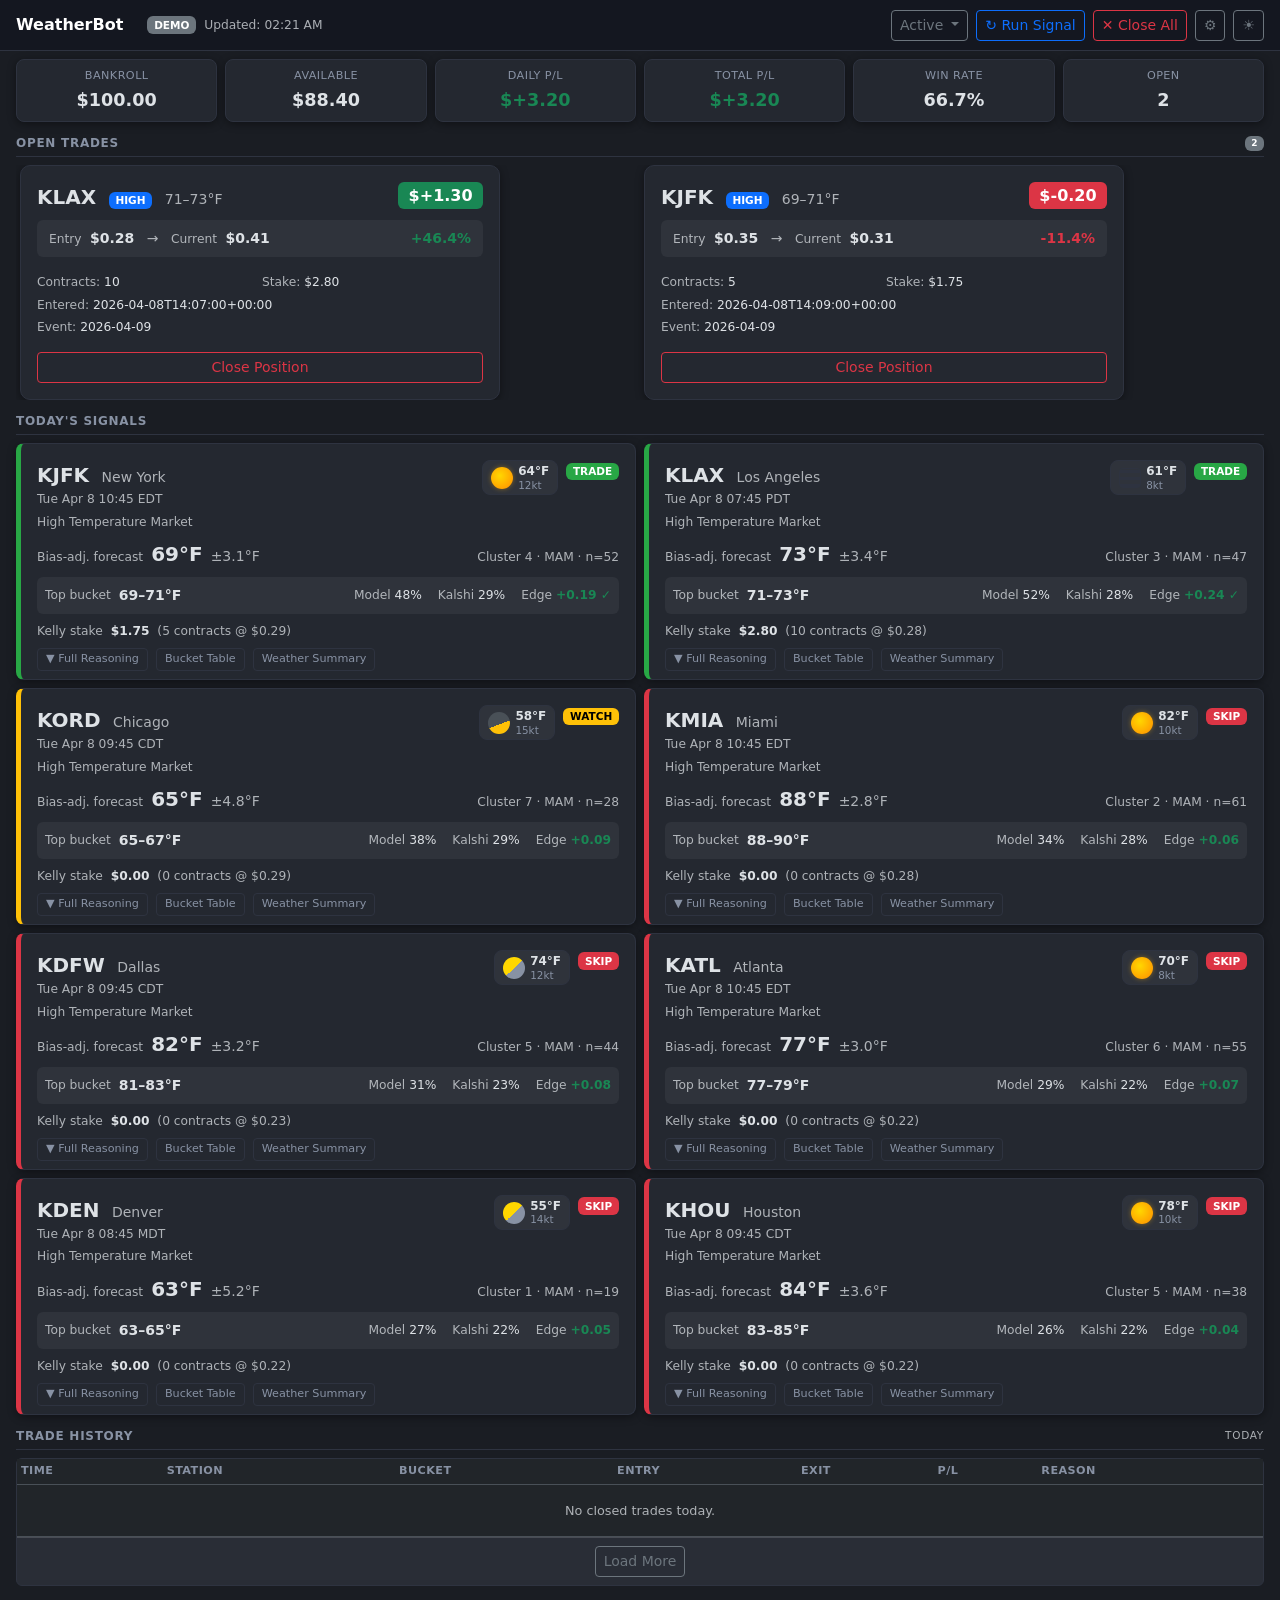
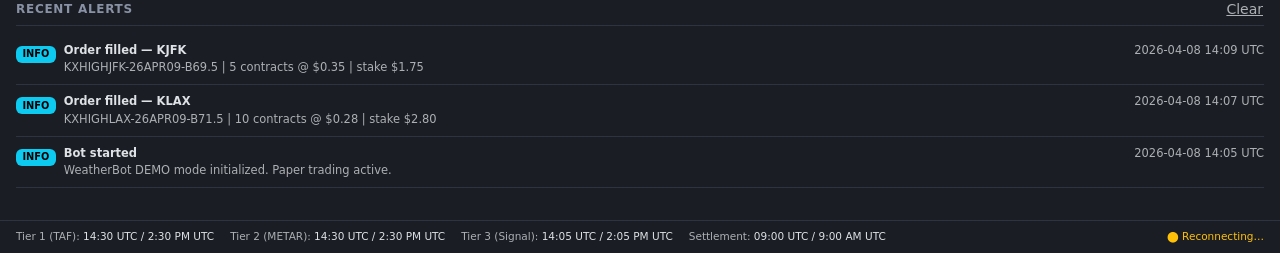
==== commit 296d1654: "Add 4 dashboard UX improvements 1. TAF Zulu times → station local time: any HHZ / HHMMz pattern in T" ====
--- a/dashboard_preview.html
+++ b/dashboard_preview.html
@@ -276,6 +276,66 @@
 .card {
   background-color: var(--wb-card-bg);
   border-color: var(--wb-card-border);
+}
+
+/* ── Weather mini infographic ───────────────────────────────── */
+.wb-weather-mini {
+  display: flex;
+  align-items: center;
+  gap: 5px;
+  background: var(--wb-bucket-hl);
+  border: 1px solid var(--wb-card-border);
+  border-radius: 8px;
+  padding: 3px 8px;
+  white-space: nowrap;
+}
+.wb-wx-icon {
+  width: 22px;
+  height: 22px;
+  border-radius: 50%;
+  flex-shrink: 0;
+}
+.wb-wx-icon.wb-wx-clear {
+  background: radial-gradient(circle at 40% 40%, #ffd700, #ff8c00);
+  box-shadow: 0 0 5px rgba(255,180,0,0.4);
+}
+.wb-wx-icon.wb-wx-scattered,
+.wb-wx-icon.wb-wx-few {
+  background: linear-gradient(135deg, #ffd700 50%, #8892a4 50%);
+}
+.wb-wx-icon.wb-wx-broken {
+  background: linear-gradient(135deg, #8892a4 65%, #ffd700 65%);
+}
+.wb-wx-icon.wb-wx-overcast {
+  background: #8892a4;
+}
+.wb-wx-icon.wb-wx-marine_fog {
+  background: repeating-linear-gradient(
+    0deg,
+    var(--wb-card-border) 0px 3px,
+    transparent 3px 7px
+  );
+  border: 1px solid var(--wb-card-border);
+  border-radius: 4px;
+  height: 20px;
+}
+.wb-wx-icon.wb-wx-convective {
+  background: linear-gradient(160deg, #495057 55%, #ffc107 55%);
+}
+.wb-wx-icon.wb-wx-precip {
+  background: linear-gradient(180deg, #7ea8c4 30%, #3d86c4 100%);
+}
+.wb-wx-stats {
+  line-height: 1.2;
+  min-width: 30px;
+}
+.wb-wx-temp {
+  font-size: 0.75rem;
+  font-weight: 600;
+}
+.wb-wx-wind {
+  font-size: 0.65rem;
+  color: var(--wb-text-dim);
 }
 
 /* ── Responsive tweaks ──────────────────────────────────────── */
@@ -401,129 +461,129 @@
 
   
   <div id="positions-carousel" class="carousel slide wb-carousel" data-bs-ride="false" data-bs-interval="false">
+    
+    
     <div class="carousel-inner" id="carousel-inner">
       
-      <div class="carousel-item active" data-market-id="KXHIGHLAX-26APR09-B71.5">
-        <div class="wb-position-card card mx-auto">
-          <div class="card-body">
-            <!-- Header -->
-            <div class="d-flex justify-content-between align-items-start mb-2">
-              <div>
-                <span class="fw-bold fs-5">KLAX</span>
-                <span class="badge bg-primary ms-2">HIGH</span>
-                <span class="ms-2 text-muted">71–73°F</span>
-              </div>
-              <span class="badge bg-success fs-6"
-                    id="pos-badge-KXHIGHLAX_26APR09_B71.5">
-                $+1.30
-              </span>
-            </div>
-            <!-- P/L row (prominent) -->
-            <div class="wb-pnl-row mb-3">
-              <div class="d-flex justify-content-between align-items-center">
-                <div>
-                  <span class="text-muted small">Entry</span>
-                  <span class="ms-1 fw-semibold">$0.28</span>
-                  <span class="mx-2 text-muted">→</span>
-                  <span class="text-muted small">Current</span>
-                  <span class="ms-1 fw-semibold" id="pos-bid-KXHIGHLAX_26APR09_B71.5">
-                    $0.41
-                  </span>
-                </div>
-                <div class="text-end">
-                  <span class="text-success fw-bold"
-                        id="pos-pct-KXHIGHLAX_26APR09_B71.5">
-                    +46.4%
-                  </span>
-                </div>
-              </div>
-            </div>
-            <!-- Details -->
-            <div class="row g-1 text-muted small mb-3">
-              <div class="col-6">Contracts: <span class="text-body">10</span></div>
-              <div class="col-6">Stake: <span class="text-body">$2.80</span></div>
-              <div class="col-12">Entered: <span class="text-body">2026-04-08T14:07:00+00:00</span></div>
-              <div class="col-12">Event: <span class="text-body">2026-04-09</span></div>
-            </div>
-            <!-- Actions -->
-            <div class="d-flex gap-2">
-              <button class="btn btn-sm btn-outline-danger flex-grow-1"
-                      onclick="confirmClose('KXHIGHLAX-26APR09-B71.5', 'KLAX', 1.3)">
-                Close Position
-              </button>
-            </div>
-          </div>
+      <div class="carousel-item active">
+        <div class="row g-2 mx-0">
+          
+          
+          
+          
+          <div class="col-12 col-md-6" data-market-id="KXHIGHLAX-26APR09-B71.5">
+            <div class="wb-position-card card">
+              <div class="card-body">
+                <!-- Header -->
+                <div class="d-flex justify-content-between align-items-start mb-2">
+                  <div>
+                    <span class="fw-bold fs-5">KLAX</span>
+                    <span class="badge bg-primary ms-2">HIGH</span>
+                    <span class="ms-2 text-muted">71–73°F</span>
+                  </div>
+                  <span class="badge bg-success fs-6"
+                        id="pos-badge-KXHIGHLAX_26APR09_B71.5">
+                    $+1.30
+                  </span>
+                </div>
+                <!-- P/L row (prominent) -->
+                <div class="wb-pnl-row mb-3">
+                  <div class="d-flex justify-content-between align-items-center">
+                    <div>
+                      <span class="text-muted small">Entry</span>
+                      <span class="ms-1 fw-semibold">$0.28</span>
+                      <span class="mx-2 text-muted">→</span>
+                      <span class="text-muted small">Current</span>
+                      <span class="ms-1 fw-semibold" id="pos-bid-KXHIGHLAX_26APR09_B71.5">
+                        $0.41
+                      </span>
+                    </div>
+                    <div class="text-end">
+                      <span class="text-success fw-bold"
+                            id="pos-pct-KXHIGHLAX_26APR09_B71.5">
+                        +46.4%
+                      </span>
+                    </div>
+                  </div>
+                </div>
+                <!-- Details -->
+                <div class="row g-1 text-muted small mb-3">
+                  <div class="col-6">Contracts: <span class="text-body">10</span></div>
+                  <div class="col-6">Stake: <span class="text-body">$2.80</span></div>
+                  <div class="col-12">Entered: <span class="text-body">2026-04-08T14:07:00+00:00</span></div>
+                  <div class="col-12">Event: <span class="text-body">2026-04-09</span></div>
+                </div>
+                <!-- Actions -->
+                <div class="d-flex gap-2">
+                  <button class="btn btn-sm btn-outline-danger flex-grow-1"
+                          onclick="confirmClose('KXHIGHLAX-26APR09-B71.5', 'KLAX', 1.3)">
+                    Close Position
+                  </button>
+                </div>
+              </div>
+            </div>
+          </div>
+          
+          
+          
+          
+          
+          <div class="col-12 col-md-6" data-market-id="KXHIGHJFK-26APR09-B69.5">
+            <div class="wb-position-card card">
+              <div class="card-body">
+                <!-- Header -->
+                <div class="d-flex justify-content-between align-items-start mb-2">
+                  <div>
+                    <span class="fw-bold fs-5">KJFK</span>
+                    <span class="badge bg-primary ms-2">HIGH</span>
+                    <span class="ms-2 text-muted">69–71°F</span>
+                  </div>
+                  <span class="badge bg-danger fs-6"
+                        id="pos-badge-KXHIGHJFK_26APR09_B69.5">
+                    $-0.20
+                  </span>
+                </div>
+                <!-- P/L row (prominent) -->
+                <div class="wb-pnl-row mb-3">
+                  <div class="d-flex justify-content-between align-items-center">
+                    <div>
+                      <span class="text-muted small">Entry</span>
+                      <span class="ms-1 fw-semibold">$0.35</span>
+                      <span class="mx-2 text-muted">→</span>
+                      <span class="text-muted small">Current</span>
+                      <span class="ms-1 fw-semibold" id="pos-bid-KXHIGHJFK_26APR09_B69.5">
+                        $0.31
+                      </span>
+                    </div>
+                    <div class="text-end">
+                      <span class="text-danger fw-bold"
+                            id="pos-pct-KXHIGHJFK_26APR09_B69.5">
+                        -11.4%
+                      </span>
+                    </div>
+                  </div>
+                </div>
+                <!-- Details -->
+                <div class="row g-1 text-muted small mb-3">
+                  <div class="col-6">Contracts: <span class="text-body">5</span></div>
+                  <div class="col-6">Stake: <span class="text-body">$1.75</span></div>
+                  <div class="col-12">Entered: <span class="text-body">2026-04-08T14:09:00+00:00</span></div>
+                  <div class="col-12">Event: <span class="text-body">2026-04-09</span></div>
+                </div>
+                <!-- Actions -->
+                <div class="d-flex gap-2">
+                  <button class="btn btn-sm btn-outline-danger flex-grow-1"
+                          onclick="confirmClose('KXHIGHJFK-26APR09-B69.5', 'KJFK', -0.2)">
+                    Close Position
+                  </button>
+                </div>
+              </div>
+            </div>
+          </div>
+          
+          
         </div>
       </div>
-      
-      <div class="carousel-item " data-market-id="KXHIGHJFK-26APR09-B69.5">
-        <div class="wb-position-card card mx-auto">
-          <div class="card-body">
-            <!-- Header -->
-            <div class="d-flex justify-content-between align-items-start mb-2">
-              <div>
-                <span class="fw-bold fs-5">KJFK</span>
-                <span class="badge bg-primary ms-2">HIGH</span>
-                <span class="ms-2 text-muted">69–71°F</span>
-              </div>
-              <span class="badge bg-danger fs-6"
-                    id="pos-badge-KXHIGHJFK_26APR09_B69.5">
-                $-0.20
-              </span>
-            </div>
-            <!-- P/L row (prominent) -->
-            <div class="wb-pnl-row mb-3">
-              <div class="d-flex justify-content-between align-items-center">
-                <div>
-                  <span class="text-muted small">Entry</span>
-                  <span class="ms-1 fw-semibold">$0.35</span>
-                  <span class="mx-2 text-muted">→</span>
-                  <span class="text-muted small">Current</span>
-                  <span class="ms-1 fw-semibold" id="pos-bid-KXHIGHJFK_26APR09_B69.5">
-                    $0.31
-                  </span>
-                </div>
-                <div class="text-end">
-                  <span class="text-danger fw-bold"
-                        id="pos-pct-KXHIGHJFK_26APR09_B69.5">
-                    -11.4%
-                  </span>
-                </div>
-              </div>
-            </div>
-            <!-- Details -->
-            <div class="row g-1 text-muted small mb-3">
-              <div class="col-6">Contracts: <span class="text-body">5</span></div>
-              <div class="col-6">Stake: <span class="text-body">$1.75</span></div>
-              <div class="col-12">Entered: <span class="text-body">2026-04-08T14:09:00+00:00</span></div>
-              <div class="col-12">Event: <span class="text-body">2026-04-09</span></div>
-            </div>
-            <!-- Actions -->
-            <div class="d-flex gap-2">
-              <button class="btn btn-sm btn-outline-danger flex-grow-1"
-                      onclick="confirmClose('KXHIGHJFK-26APR09-B69.5', 'KJFK', -0.2)">
-                Close Position
-              </button>
-            </div>
-          </div>
-        </div>
-      </div>
-      
-    </div>
-    
-    <button class="carousel-control-prev wb-carousel-ctrl" type="button" data-bs-target="#positions-carousel" data-bs-slide="prev">
-      <span class="carousel-control-prev-icon"></span>
-    </button>
-    <button class="carousel-control-next wb-carousel-ctrl" type="button" data-bs-target="#positions-carousel" data-bs-slide="next">
-      <span class="carousel-control-next-icon"></span>
-    </button>
-    <div class="carousel-indicators wb-carousel-dots" style="position:static;margin-top:8px;">
-      
-      <button type="button" data-bs-target="#positions-carousel" data-bs-slide-to="0"
-              class="active"></button>
-      
-      <button type="button" data-bs-target="#positions-carousel" data-bs-slide-to="1"
-              ></button>
       
     </div>
     
@@ -555,12 +615,24 @@
               <span class="text-muted ms-2">
                 New York
               </span>
-            </div>
-            <div class="text-end">
-              <div class="wb-decision-badge badge wb-badge-trade">TRADE</div>
-              
-              <div class="text-muted small mt-1">Tue Apr 8  10:45 EDT</div>
-              
+              
+              <div class="text-muted small">Tue Apr 8  10:45 EDT</div>
+              
+            </div>
+            <div class="d-flex align-items-start gap-2">
+              
+              
+              <div class="wb-weather-mini">
+                <div class="wb-wx-icon wb-wx-clear"></div>
+                <div class="wb-wx-stats">
+                  <div class="wb-wx-temp">64°F</div>
+                  <div class="wb-wx-wind">12kt</div>
+                </div>
+              </div>
+              
+              <div class="text-end">
+                <div class="wb-decision-badge badge wb-badge-trade">TRADE</div>
+              </div>
             </div>
           </div>
 
@@ -804,7 +876,7 @@
                   Condition: clear
                   
                   
-                  <br><span class="opacity-75">VFR conditions expected through 12Z tomorrow. No significant weather.</span>
+                  <br><span class="opacity-75" data-taf-station="KJFK">VFR conditions expected through 12Z tomorrow. No significant weather.</span>
                 </div>
               </div>
               
@@ -846,12 +918,24 @@
               <span class="text-muted ms-2">
                 Los Angeles
               </span>
-            </div>
-            <div class="text-end">
-              <div class="wb-decision-badge badge wb-badge-trade">TRADE</div>
-              
-              <div class="text-muted small mt-1">Tue Apr 8  07:45 PDT</div>
-              
+              
+              <div class="text-muted small">Tue Apr 8  07:45 PDT</div>
+              
+            </div>
+            <div class="d-flex align-items-start gap-2">
+              
+              
+              <div class="wb-weather-mini">
+                <div class="wb-wx-icon wb-wx-marine_fog"></div>
+                <div class="wb-wx-stats">
+                  <div class="wb-wx-temp">61°F</div>
+                  <div class="wb-wx-wind">8kt</div>
+                </div>
+              </div>
+              
+              <div class="text-end">
+                <div class="wb-decision-badge badge wb-badge-trade">TRADE</div>
+              </div>
             </div>
           </div>
 
@@ -1095,7 +1179,7 @@
                   Condition: marine_fog
                   
                   
-                  <br><span class="opacity-75">Marine layer OVC015 through 18Z, lifting to BKN030 by 20Z, becoming VFR by 22Z.</span>
+                  <br><span class="opacity-75" data-taf-station="KLAX">Marine layer OVC015 through 18Z, lifting to BKN030 by 20Z, becoming VFR by 22Z.</span>
                 </div>
               </div>
               
@@ -1137,12 +1221,24 @@
               <span class="text-muted ms-2">
                 Chicago
               </span>
-            </div>
-            <div class="text-end">
-              <div class="wb-decision-badge badge wb-badge-watch">WATCH</div>
-              
-              <div class="text-muted small mt-1">Tue Apr 8  09:45 CDT</div>
-              
+              
+              <div class="text-muted small">Tue Apr 8  09:45 CDT</div>
+              
+            </div>
+            <div class="d-flex align-items-start gap-2">
+              
+              
+              <div class="wb-weather-mini">
+                <div class="wb-wx-icon wb-wx-convective"></div>
+                <div class="wb-wx-stats">
+                  <div class="wb-wx-temp">58°F</div>
+                  <div class="wb-wx-wind">15kt</div>
+                </div>
+              </div>
+              
+              <div class="text-end">
+                <div class="wb-decision-badge badge wb-badge-watch">WATCH</div>
+              </div>
             </div>
           </div>
 
@@ -1272,7 +1368,7 @@
                   Condition: convective
                   
                   
-                  <br><span class="opacity-75">VCTS possible 20Z–00Z. BKN020 through period.</span>
+                  <br><span class="opacity-75" data-taf-station="KORD">VCTS possible 20Z–00Z. BKN020 through period.</span>
                 </div>
               </div>
               
@@ -1314,12 +1410,24 @@
               <span class="text-muted ms-2">
                 Miami
               </span>
-            </div>
-            <div class="text-end">
-              <div class="wb-decision-badge badge wb-badge-skip">SKIP</div>
-              
-              <div class="text-muted small mt-1">Tue Apr 8  10:45 EDT</div>
-              
+              
+              <div class="text-muted small">Tue Apr 8  10:45 EDT</div>
+              
+            </div>
+            <div class="d-flex align-items-start gap-2">
+              
+              
+              <div class="wb-weather-mini">
+                <div class="wb-wx-icon wb-wx-clear"></div>
+                <div class="wb-wx-stats">
+                  <div class="wb-wx-temp">82°F</div>
+                  <div class="wb-wx-wind">10kt</div>
+                </div>
+              </div>
+              
+              <div class="text-end">
+                <div class="wb-decision-badge badge wb-badge-skip">SKIP</div>
+              </div>
             </div>
           </div>
 
@@ -1449,7 +1557,7 @@
                   Condition: clear
                   
                   
-                  <br><span class="opacity-75">VFR through period.</span>
+                  <br><span class="opacity-75" data-taf-station="KMIA">VFR through period.</span>
                 </div>
               </div>
               
@@ -1491,12 +1599,24 @@
               <span class="text-muted ms-2">
                 Dallas
               </span>
-            </div>
-            <div class="text-end">
-              <div class="wb-decision-badge badge wb-badge-skip">SKIP</div>
-              
-              <div class="text-muted small mt-1">Tue Apr 8  09:45 CDT</div>
-              
+              
+              <div class="text-muted small">Tue Apr 8  09:45 CDT</div>
+              
+            </div>
+            <div class="d-flex align-items-start gap-2">
+              
+              
+              <div class="wb-weather-mini">
+                <div class="wb-wx-icon wb-wx-scattered"></div>
+                <div class="wb-wx-stats">
+                  <div class="wb-wx-temp">74°F</div>
+                  <div class="wb-wx-wind">12kt</div>
+                </div>
+              </div>
+              
+              <div class="text-end">
+                <div class="wb-decision-badge badge wb-badge-skip">SKIP</div>
+              </div>
             </div>
           </div>
 
@@ -1626,7 +1746,7 @@
                   Condition: scattered
                   
                   
-                  <br><span class="opacity-75">SCT clouds through period, VFR.</span>
+                  <br><span class="opacity-75" data-taf-station="KDFW">SCT clouds through period, VFR.</span>
                 </div>
               </div>
               
@@ -1668,12 +1788,24 @@
               <span class="text-muted ms-2">
                 Atlanta
               </span>
-            </div>
-            <div class="text-end">
-              <div class="wb-decision-badge badge wb-badge-skip">SKIP</div>
-              
-              <div class="text-muted small mt-1">Tue Apr 8  10:45 EDT</div>
-              
+              
+              <div class="text-muted small">Tue Apr 8  10:45 EDT</div>
+              
+            </div>
+            <div class="d-flex align-items-start gap-2">
+              
+              
+              <div class="wb-weather-mini">
+                <div class="wb-wx-icon wb-wx-clear"></div>
+                <div class="wb-wx-stats">
+                  <div class="wb-wx-temp">70°F</div>
+                  <div class="wb-wx-wind">8kt</div>
+                </div>
+              </div>
+              
+              <div class="text-end">
+                <div class="wb-decision-badge badge wb-badge-skip">SKIP</div>
+              </div>
             </div>
           </div>
 
@@ -1803,7 +1935,7 @@
                   Condition: clear
                   
                   
-                  <br><span class="opacity-75">VFR through period.</span>
+                  <br><span class="opacity-75" data-taf-station="KATL">VFR through period.</span>
                 </div>
               </div>
               
@@ -1845,12 +1977,24 @@
               <span class="text-muted ms-2">
                 Denver
               </span>
-            </div>
-            <div class="text-end">
-              <div class="wb-decision-badge badge wb-badge-skip">SKIP</div>
-              
-              <div class="text-muted small mt-1">Tue Apr 8  08:45 MDT</div>
-              
+              
+              <div class="text-muted small">Tue Apr 8  08:45 MDT</div>
+              
+            </div>
+            <div class="d-flex align-items-start gap-2">
+              
+              
+              <div class="wb-weather-mini">
+                <div class="wb-wx-icon wb-wx-scattered"></div>
+                <div class="wb-wx-stats">
+                  <div class="wb-wx-temp">55°F</div>
+                  <div class="wb-wx-wind">14kt</div>
+                </div>
+              </div>
+              
+              <div class="text-end">
+                <div class="wb-decision-badge badge wb-badge-skip">SKIP</div>
+              </div>
             </div>
           </div>
 
@@ -1980,7 +2124,7 @@
                   Condition: scattered
                   
                   
-                  <br><span class="opacity-75">VFR, gusty winds.</span>
+                  <br><span class="opacity-75" data-taf-station="KDEN">VFR, gusty winds.</span>
                 </div>
               </div>
               
@@ -2022,12 +2166,24 @@
               <span class="text-muted ms-2">
                 Houston
               </span>
-            </div>
-            <div class="text-end">
-              <div class="wb-decision-badge badge wb-badge-skip">SKIP</div>
-              
-              <div class="text-muted small mt-1">Tue Apr 8  09:45 CDT</div>
-              
+              
+              <div class="text-muted small">Tue Apr 8  09:45 CDT</div>
+              
+            </div>
+            <div class="d-flex align-items-start gap-2">
+              
+              
+              <div class="wb-weather-mini">
+                <div class="wb-wx-icon wb-wx-clear"></div>
+                <div class="wb-wx-stats">
+                  <div class="wb-wx-temp">78°F</div>
+                  <div class="wb-wx-wind">10kt</div>
+                </div>
+              </div>
+              
+              <div class="text-end">
+                <div class="wb-decision-badge badge wb-badge-skip">SKIP</div>
+              </div>
             </div>
           </div>
 
@@ -2157,7 +2313,7 @@
                   Condition: clear
                   
                   
-                  <br><span class="opacity-75">VFR through period.</span>
+                  <br><span class="opacity-75" data-taf-station="KHOU">VFR through period.</span>
                 </div>
               </div>
               
@@ -2275,10 +2431,10 @@
 ═══════════════════════════════════════════════════════════════════ -->
 <footer class="wb-footer px-3 py-2">
   <div class="d-flex flex-wrap gap-3 text-muted small">
-    <span>Tier 1 (TAF): <span id="tier1-last" class="text-body">14:30 UTC</span></span>
-    <span>Tier 2 (METAR): <span id="tier2-last" class="text-body">14:30 UTC</span></span>
-    <span>Tier 3 (Signal): <span id="tier3-last" class="text-body">14:05 UTC</span></span>
-    <span>Settlement: <span id="settlement-last" class="text-body">09:00 UTC</span></span>
+    <span>Tier 1 (TAF): <span id="tier1-last" class="text-body" data-utc="14:30 UTC">14:30 UTC</span></span>
+    <span>Tier 2 (METAR): <span id="tier2-last" class="text-body" data-utc="14:30 UTC">14:30 UTC</span></span>
+    <span>Tier 3 (Signal): <span id="tier3-last" class="text-body" data-utc="14:05 UTC">14:05 UTC</span></span>
+    <span>Settlement: <span id="settlement-last" class="text-body" data-utc="09:00 UTC">09:00 UTC</span></span>
     <span class="ms-auto">
       <span id="sse-status" class="text-warning">⬤ Connecting…</span>
     </span>
@@ -2457,6 +2613,57 @@
   KJFK: 'New York', KORD: 'Chicago', KMIA: 'Miami',   KDFW: 'Dallas',
   KLAX: 'Los Angeles', KATL: 'Atlanta', KDEN: 'Denver', KHOU: 'Houston'
 };
+const STATION_TZ = {
+  KJFK: 'America/New_York',  KMIA: 'America/New_York',  KATL: 'America/New_York',
+  KORD: 'America/Chicago',   KDFW: 'America/Chicago',   KHOU: 'America/Chicago',
+  KDEN: 'America/Denver',    KLAX: 'America/Los_Angeles',
+};
+
+// ── Time / locale helpers ────────────────────────────────────
+/** Convert a Zulu hour string like "18Z" or "0630Z" to station local time. */
+function localizeZuluInText(text, station) {
+  if (!text || !station) return text;
+  const tz = STATION_TZ[station];
+  if (!tz) return text;
+  return text.replace(/\b(\d{2})(\d{2})?Z\b/g, (match, hh, mm) => {
+    const h = parseInt(hh, 10);
+    const m = mm ? parseInt(mm, 10) : 0;
+    const now = new Date();
+    const utc = new Date(Date.UTC(now.getUTCFullYear(), now.getUTCMonth(), now.getUTCDate(), h, m));
+    const opts = { timeZone: tz, hour: 'numeric', timeZoneName: 'short' };
+    if (m) opts.minute = '2-digit';
+    const local = utc.toLocaleTimeString('en-US', opts);
+    return `${match}\u202F(${local})`;
+  });
+}
+
+/** Set tier footer span with both UTC string and user's local time. */
+function setTierTime(id, utcStr) {
+  const el = document.getElementById(id);
+  if (!el) return;
+  const m = String(utcStr).match(/(\d{1,2}):(\d{2})/);
+  if (!m) { el.textContent = utcStr; return; }
+  const now = new Date();
+  const d = new Date(Date.UTC(now.getUTCFullYear(), now.getUTCMonth(), now.getUTCDate(),
+    parseInt(m[1], 10), parseInt(m[2], 10)));
+  const local = d.toLocaleTimeString('en-US', { hour: 'numeric', minute: '2-digit', timeZoneName: 'short' });
+  el.textContent = `${utcStr} / ${local}`;
+}
+
+/** Run on page load: convert all TAF Z-times and tier spans to local. */
+function applyLocalTimes() {
+  // TAF summaries
+  document.querySelectorAll('[data-taf-station]').forEach(el => {
+    const station = el.getAttribute('data-taf-station');
+    el.textContent = localizeZuluInText(el.textContent, station);
+  });
+  // Footer tier spans
+  document.querySelectorAll('[data-utc]').forEach(el => {
+    const utc = el.getAttribute('data-utc');
+    const id  = el.id;
+    if (id) setTierTime(id, utc);
+  });
+}
 
 // ── Theme ────────────────────────────────────────────────────
 (function initTheme() {
@@ -2528,8 +2735,7 @@
   src.addEventListener('tier_heartbeat', e => {
     const tiers = JSON.parse(e.data);
     ['tier1','tier2','tier3','settlement'].forEach(t => {
-      const el = document.getElementById(`${t}-last`);
-      if (el && tiers[t]) el.textContent = tiers[t];
+      if (tiers[t]) setTierTime(`${t}-last`, tiers[t]);
     });
   });
 
@@ -2554,8 +2760,7 @@
   updateSummaryStrip(state.summary);
   if (state.tier_status) {
     ['tier1','tier2','tier3','settlement'].forEach(t => {
-      const el = document.getElementById(`${t}-last`);
-      if (el && state.tier_status[t]) el.textContent = state.tier_status[t];
+      if (state.tier_status[t]) setTierTime(`${t}-last`, state.tier_status[t]);
     });
   }
   updateTimestamp();
@@ -2604,79 +2809,83 @@
   const entries = Object.entries(positions);
   if (entries.length === 0) {
     inner.innerHTML = '';
-    const placeholder = document.getElementById('no-positions-placeholder');
-    if (placeholder) placeholder.classList.remove('d-none');
+    document.getElementById('no-positions-placeholder')?.classList.remove('d-none');
     return;
   }
 
-  // Re-render all cards (simple approach for small N)
-  inner.innerHTML = entries.map(([mid, pos], i) =>
-    buildPositionCardHTML(mid, pos, i === 0)
-  ).join('');
-}
-
-function buildPositionCardHTML(mid, pos, active) {
-  const safeMid = mid.replace(/-/g, '_');
+  // Group into pairs — 2 cards per slide on md+, 1 on mobile
+  const slides = [];
+  for (let i = 0; i < entries.length; i += 2) {
+    const pair   = entries.slice(i, i + 2);
+    const active = i === 0 ? ' active' : '';
+    const cols   = pair.map(([mid, pos]) =>
+      `<div class="col-12 col-md-6" data-market-id="${mid}">${buildPositionCardInner(mid, pos)}</div>`
+    ).join('');
+    slides.push(`<div class="carousel-item${active}"><div class="row g-2 mx-0">${cols}</div></div>`);
+  }
+  inner.innerHTML = slides.join('');
+}
+
+function buildPositionCardInner(mid, pos) {
+  const safeMid  = mid.replace(/-/g, '_');
   const pnlClass = pos.unrealized_pnl >= 0 ? 'bg-success' : 'bg-danger';
   const pctClass = pos.pnl_pct >= 0 ? 'text-success' : 'text-danger';
-  const sign = pos.unrealized_pnl >= 0 ? '+' : '';
+  const sign     = pos.unrealized_pnl >= 0 ? '+' : '';
   return `
-<div class="carousel-item ${active ? 'active' : ''}" data-market-id="${mid}">
-  <div class="wb-position-card card mx-auto">
-    <div class="card-body">
-      <div class="d-flex justify-content-between align-items-start mb-2">
+<div class="wb-position-card card">
+  <div class="card-body">
+    <div class="d-flex justify-content-between align-items-start mb-2">
+      <div>
+        <span class="fw-bold fs-5">${escHtml(pos.station)}</span>
+        <span class="badge bg-primary ms-2">HIGH</span>
+        <span class="ms-2 text-muted">${pos.bucket_lower}–${pos.bucket_lower + 2}°F</span>
+      </div>
+      <span class="badge ${pnlClass} fs-6" id="pos-badge-${safeMid}">
+        $${sign}${pos.unrealized_pnl.toFixed(2)}
+      </span>
+    </div>
+    <div class="wb-pnl-row mb-3">
+      <div class="d-flex justify-content-between align-items-center">
         <div>
-          <span class="fw-bold fs-5">${pos.station}</span>
-          <span class="badge bg-primary ms-2">HIGH</span>
-          <span class="ms-2 text-muted">${pos.bucket_lower}–${pos.bucket_lower + 2}°F</span>
+          <span class="text-muted small">Entry</span>
+          <span class="ms-1 fw-semibold">$${pos.entry_price.toFixed(2)}</span>
+          <span class="mx-2 text-muted">→</span>
+          <span class="text-muted small">Current</span>
+          <span class="ms-1 fw-semibold" id="pos-bid-${safeMid}">$${pos.current_bid.toFixed(2)}</span>
         </div>
-        <span class="badge ${pnlClass} fs-6" id="pos-badge-${safeMid}">
-          $${sign}${pos.unrealized_pnl.toFixed(2)}
-        </span>
+        <span class="${pctClass} fw-bold" id="pos-pct-${safeMid}">${pos.pnl_pct >= 0 ? '+' : ''}${pos.pnl_pct.toFixed(1)}%</span>
       </div>
-      <div class="wb-pnl-row mb-3">
-        <div class="d-flex justify-content-between align-items-center">
-          <div>
-            <span class="text-muted small">Entry</span>
-            <span class="ms-1 fw-semibold">$${pos.entry_price.toFixed(2)}</span>
-            <span class="mx-2 text-muted">→</span>
-            <span class="text-muted small">Current</span>
-            <span class="ms-1 fw-semibold" id="pos-bid-${safeMid}">$${pos.current_bid.toFixed(2)}</span>
-          </div>
-          <div class="text-end">
-            <span class="${pctClass} fw-bold" id="pos-pct-${safeMid}">${pos.pnl_pct >= 0 ? '+' : ''}${pos.pnl_pct.toFixed(1)}%</span>
-          </div>
-        </div>
-      </div>
-      <div class="row g-1 text-muted small mb-3">
-        <div class="col-6">Contracts: <span class="text-body">${pos.contracts}</span></div>
-        <div class="col-6">Stake: <span class="text-body">$${pos.entry_usd.toFixed(2)}</span></div>
-        <div class="col-12">Entered: <span class="text-body">${pos.entry_time}</span></div>
-        <div class="col-12">Event: <span class="text-body">${pos.event_date}</span></div>
-      </div>
-      <div class="d-flex gap-2">
-        <button class="btn btn-sm btn-outline-danger flex-grow-1"
-                onclick="confirmClose('${mid}', '${pos.station}', ${pos.unrealized_pnl})">
-          Close Position
-        </button>
-      </div>
+    </div>
+    <div class="row g-1 text-muted small mb-3">
+      <div class="col-6">Contracts: <span class="text-body">${pos.contracts}</span></div>
+      <div class="col-6">Stake: <span class="text-body">$${pos.entry_usd.toFixed(2)}</span></div>
+      <div class="col-12">Entered: <span class="text-body">${escHtml(pos.entry_time)}</span></div>
+      <div class="col-12">Event: <span class="text-body">${escHtml(pos.event_date)}</span></div>
+    </div>
+    <div class="d-flex gap-2">
+      <button class="btn btn-sm btn-outline-danger flex-grow-1"
+              onclick="confirmClose('${escHtml(mid)}', '${escHtml(pos.station)}', ${pos.unrealized_pnl})">
+        Close Position
+      </button>
     </div>
   </div>
 </div>`;
 }
 
 function removeCarouselCard(marketId) {
-  const item = document.querySelector(`[data-market-id="${marketId}"]`);
-  if (!item) return;
-  const wasActive = item.classList.contains('active');
-  item.remove();
-  // If removed card was active, activate the first remaining
-  if (wasActive) {
-    const first = document.querySelector('#carousel-inner .carousel-item');
-    if (first) first.classList.add('active');
+  const col = document.querySelector(`[data-market-id="${marketId}"]`);
+  if (!col) return;
+  const slide = col.closest('.carousel-item');
+  col.remove();
+  // If slide is now empty, remove it and reactivate adjacent slide
+  if (slide && slide.querySelectorAll('[data-market-id]').length === 0) {
+    const wasActive = slide.classList.contains('active');
+    slide.remove();
+    if (wasActive) {
+      document.querySelector('#carousel-inner .carousel-item')?.classList.add('active');
+    }
   }
-  const remaining = document.querySelectorAll('#carousel-inner .carousel-item').length;
-  updatePositionCount(remaining);
+  updatePositionCount(document.querySelectorAll('#carousel-inner [data-market-id]').length);
 }
 
 function flashSignalCard(station, decision) {
@@ -2895,6 +3104,7 @@
 
 // ── Init ─────────────────────────────────────────────────────
 document.addEventListener('DOMContentLoaded', () => {
+  applyLocalTimes();
   // SSE disabled in static preview
 try { initSSE(); } catch(e) {}
   updateTimestamp();
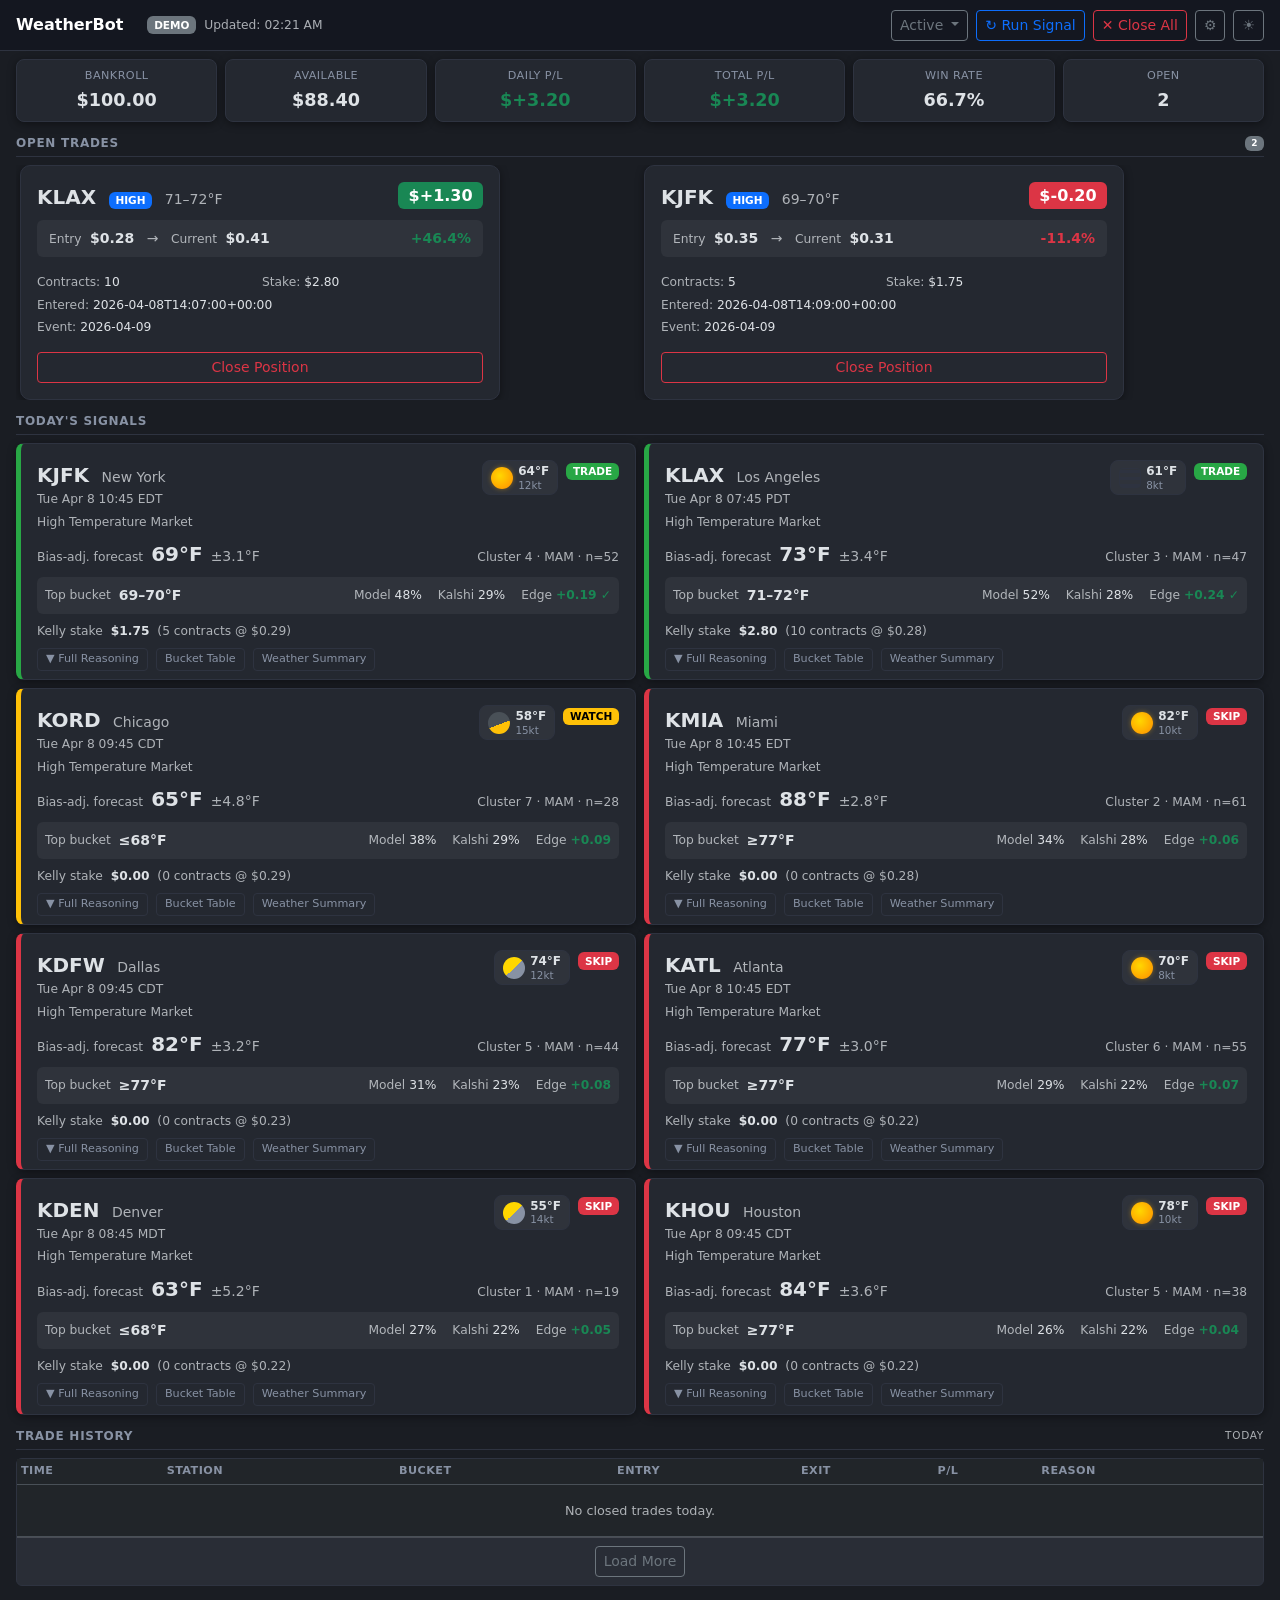
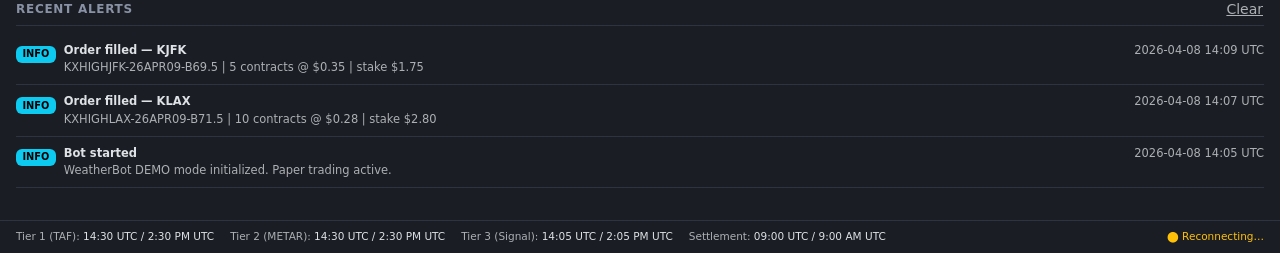
==== commit bd10ab6e: "Fix bucket range display: +2 → +1 with edge case handling Top bucket and position card carousel were" ====
--- a/dashboard_preview.html
+++ b/dashboard_preview.html
@@ -479,7 +479,7 @@
                   <div>
                     <span class="fw-bold fs-5">KLAX</span>
                     <span class="badge bg-primary ms-2">HIGH</span>
-                    <span class="ms-2 text-muted">71–73°F</span>
+                    <span class="ms-2 text-muted">71–72°F</span>
                   </div>
                   <span class="badge bg-success fs-6"
                         id="pos-badge-KXHIGHLAX_26APR09_B71.5">
@@ -536,7 +536,7 @@
                   <div>
                     <span class="fw-bold fs-5">KJFK</span>
                     <span class="badge bg-primary ms-2">HIGH</span>
-                    <span class="ms-2 text-muted">69–71°F</span>
+                    <span class="ms-2 text-muted">69–70°F</span>
                   </div>
                   <span class="badge bg-danger fs-6"
                         id="pos-badge-KXHIGHJFK_26APR09_B69.5">
@@ -653,7 +653,7 @@
           <div class="wb-bucket-highlight rounded p-2 mb-2">
             <div class="d-flex flex-wrap gap-2 align-items-center">
               <span class="text-muted small">Top bucket</span>
-              <span class="fw-semibold">69–71°F</span>
+              <span class="fw-semibold">69–70°F</span>
               <span class="ms-auto d-flex gap-3">
                 <span class="text-muted small">Model <span class="text-body">48%</span></span>
                 <span class="text-muted small">Kalshi <span class="text-body">29%</span></span>
@@ -956,7 +956,7 @@
           <div class="wb-bucket-highlight rounded p-2 mb-2">
             <div class="d-flex flex-wrap gap-2 align-items-center">
               <span class="text-muted small">Top bucket</span>
-              <span class="fw-semibold">71–73°F</span>
+              <span class="fw-semibold">71–72°F</span>
               <span class="ms-auto d-flex gap-3">
                 <span class="text-muted small">Model <span class="text-body">52%</span></span>
                 <span class="text-muted small">Kalshi <span class="text-body">28%</span></span>
@@ -1259,7 +1259,7 @@
           <div class="wb-bucket-highlight rounded p-2 mb-2">
             <div class="d-flex flex-wrap gap-2 align-items-center">
               <span class="text-muted small">Top bucket</span>
-              <span class="fw-semibold">65–67°F</span>
+              <span class="fw-semibold">≤68°F</span>
               <span class="ms-auto d-flex gap-3">
                 <span class="text-muted small">Model <span class="text-body">38%</span></span>
                 <span class="text-muted small">Kalshi <span class="text-body">29%</span></span>
@@ -1448,7 +1448,7 @@
           <div class="wb-bucket-highlight rounded p-2 mb-2">
             <div class="d-flex flex-wrap gap-2 align-items-center">
               <span class="text-muted small">Top bucket</span>
-              <span class="fw-semibold">88–90°F</span>
+              <span class="fw-semibold">≥77°F</span>
               <span class="ms-auto d-flex gap-3">
                 <span class="text-muted small">Model <span class="text-body">34%</span></span>
                 <span class="text-muted small">Kalshi <span class="text-body">28%</span></span>
@@ -1637,7 +1637,7 @@
           <div class="wb-bucket-highlight rounded p-2 mb-2">
             <div class="d-flex flex-wrap gap-2 align-items-center">
               <span class="text-muted small">Top bucket</span>
-              <span class="fw-semibold">81–83°F</span>
+              <span class="fw-semibold">≥77°F</span>
               <span class="ms-auto d-flex gap-3">
                 <span class="text-muted small">Model <span class="text-body">31%</span></span>
                 <span class="text-muted small">Kalshi <span class="text-body">23%</span></span>
@@ -1826,7 +1826,7 @@
           <div class="wb-bucket-highlight rounded p-2 mb-2">
             <div class="d-flex flex-wrap gap-2 align-items-center">
               <span class="text-muted small">Top bucket</span>
-              <span class="fw-semibold">77–79°F</span>
+              <span class="fw-semibold">≥77°F</span>
               <span class="ms-auto d-flex gap-3">
                 <span class="text-muted small">Model <span class="text-body">29%</span></span>
                 <span class="text-muted small">Kalshi <span class="text-body">22%</span></span>
@@ -2015,7 +2015,7 @@
           <div class="wb-bucket-highlight rounded p-2 mb-2">
             <div class="d-flex flex-wrap gap-2 align-items-center">
               <span class="text-muted small">Top bucket</span>
-              <span class="fw-semibold">63–65°F</span>
+              <span class="fw-semibold">≤68°F</span>
               <span class="ms-auto d-flex gap-3">
                 <span class="text-muted small">Model <span class="text-body">27%</span></span>
                 <span class="text-muted small">Kalshi <span class="text-body">22%</span></span>
@@ -2204,7 +2204,7 @@
           <div class="wb-bucket-highlight rounded p-2 mb-2">
             <div class="d-flex flex-wrap gap-2 align-items-center">
               <span class="text-muted small">Top bucket</span>
-              <span class="fw-semibold">83–85°F</span>
+              <span class="fw-semibold">≥77°F</span>
               <span class="ms-auto d-flex gap-3">
                 <span class="text-muted small">Model <span class="text-body">26%</span></span>
                 <span class="text-muted small">Kalshi <span class="text-body">22%</span></span>
@@ -2838,7 +2838,7 @@
       <div>
         <span class="fw-bold fs-5">${escHtml(pos.station)}</span>
         <span class="badge bg-primary ms-2">HIGH</span>
-        <span class="ms-2 text-muted">${pos.bucket_lower}–${pos.bucket_lower + 2}°F</span>
+        <span class="ms-2 text-muted">${fmtBucket(pos.bucket_lower)}</span>
       </div>
       <span class="badge ${pnlClass} fs-6" id="pos-badge-${safeMid}">
         $${sign}${pos.unrealized_pnl.toFixed(2)}
@@ -3093,6 +3093,13 @@
     .replace(/"/g, '&quot;');
 }
 
+/** Format a bucket lower bound into a human-readable range string. */
+function fmtBucket(lower) {
+  if (lower <= 68) return '\u226468\u00b0F';          // ≤68°F
+  if (lower >= 77) return '\u226577\u00b0F';          // ≥77°F
+  return `${lower}\u2013${lower + 1}\u00b0F`;         // 69–70°F
+}
+
 function nowStr() {
   return new Date().toLocaleTimeString([], { hour: '2-digit', minute: '2-digit' });
 }
@@ -3105,7 +3112,7 @@
 // ── Init ─────────────────────────────────────────────────────
 document.addEventListener('DOMContentLoaded', () => {
   applyLocalTimes();
-  // SSE disabled in static preview
+  // SSE disabled
 try { initSSE(); } catch(e) {}
   updateTimestamp();
 });
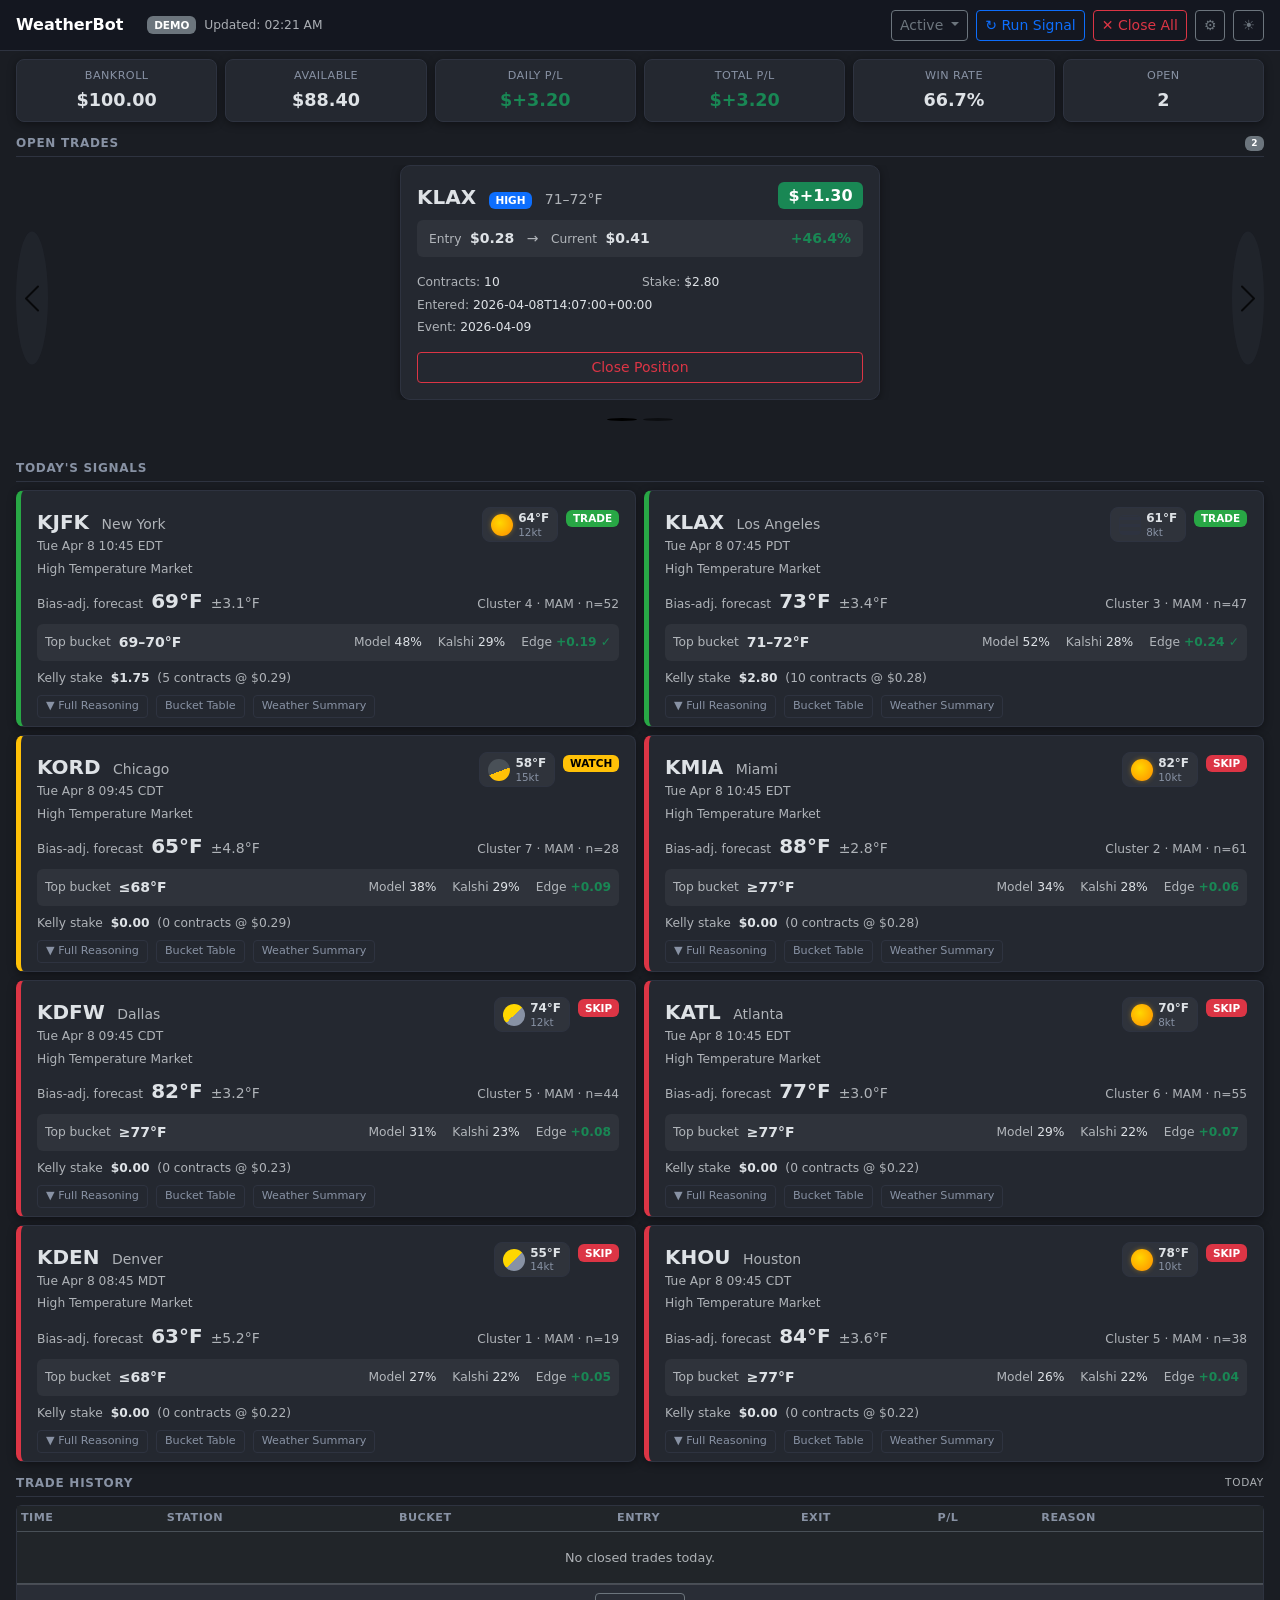
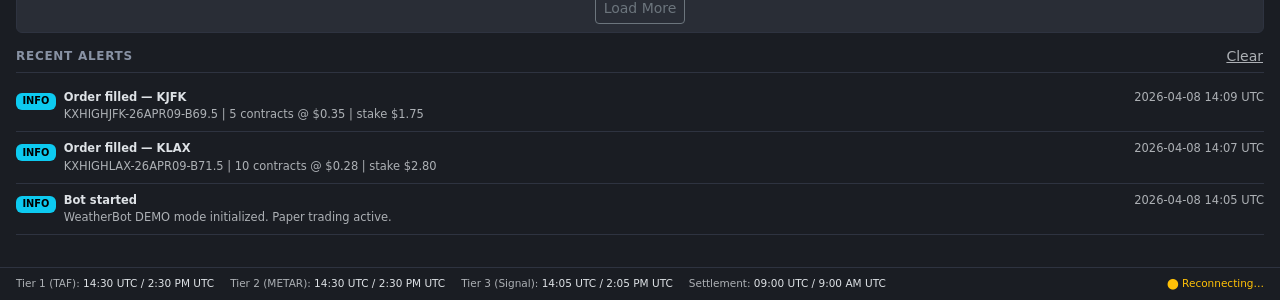
==== commit 849dda2d: "Revert carousel to single card per slide; fix removeCarouselCard Two-card layout wasn't centering cl" ====
--- a/dashboard_preview.html
+++ b/dashboard_preview.html
@@ -461,129 +461,129 @@
 
   
   <div id="positions-carousel" class="carousel slide wb-carousel" data-bs-ride="false" data-bs-interval="false">
-    
-    
     <div class="carousel-inner" id="carousel-inner">
       
-      <div class="carousel-item active">
-        <div class="row g-2 mx-0">
-          
-          
-          
-          
-          <div class="col-12 col-md-6" data-market-id="KXHIGHLAX-26APR09-B71.5">
-            <div class="wb-position-card card">
-              <div class="card-body">
-                <!-- Header -->
-                <div class="d-flex justify-content-between align-items-start mb-2">
-                  <div>
-                    <span class="fw-bold fs-5">KLAX</span>
-                    <span class="badge bg-primary ms-2">HIGH</span>
-                    <span class="ms-2 text-muted">71–72°F</span>
-                  </div>
-                  <span class="badge bg-success fs-6"
-                        id="pos-badge-KXHIGHLAX_26APR09_B71.5">
-                    $+1.30
-                  </span>
-                </div>
-                <!-- P/L row (prominent) -->
-                <div class="wb-pnl-row mb-3">
-                  <div class="d-flex justify-content-between align-items-center">
-                    <div>
-                      <span class="text-muted small">Entry</span>
-                      <span class="ms-1 fw-semibold">$0.28</span>
-                      <span class="mx-2 text-muted">→</span>
-                      <span class="text-muted small">Current</span>
-                      <span class="ms-1 fw-semibold" id="pos-bid-KXHIGHLAX_26APR09_B71.5">
-                        $0.41
-                      </span>
-                    </div>
-                    <div class="text-end">
-                      <span class="text-success fw-bold"
-                            id="pos-pct-KXHIGHLAX_26APR09_B71.5">
-                        +46.4%
-                      </span>
-                    </div>
-                  </div>
-                </div>
-                <!-- Details -->
-                <div class="row g-1 text-muted small mb-3">
-                  <div class="col-6">Contracts: <span class="text-body">10</span></div>
-                  <div class="col-6">Stake: <span class="text-body">$2.80</span></div>
-                  <div class="col-12">Entered: <span class="text-body">2026-04-08T14:07:00+00:00</span></div>
-                  <div class="col-12">Event: <span class="text-body">2026-04-09</span></div>
-                </div>
-                <!-- Actions -->
-                <div class="d-flex gap-2">
-                  <button class="btn btn-sm btn-outline-danger flex-grow-1"
-                          onclick="confirmClose('KXHIGHLAX-26APR09-B71.5', 'KLAX', 1.3)">
-                    Close Position
-                  </button>
-                </div>
-              </div>
-            </div>
-          </div>
-          
-          
-          
-          
-          
-          <div class="col-12 col-md-6" data-market-id="KXHIGHJFK-26APR09-B69.5">
-            <div class="wb-position-card card">
-              <div class="card-body">
-                <!-- Header -->
-                <div class="d-flex justify-content-between align-items-start mb-2">
-                  <div>
-                    <span class="fw-bold fs-5">KJFK</span>
-                    <span class="badge bg-primary ms-2">HIGH</span>
-                    <span class="ms-2 text-muted">69–70°F</span>
-                  </div>
-                  <span class="badge bg-danger fs-6"
-                        id="pos-badge-KXHIGHJFK_26APR09_B69.5">
-                    $-0.20
-                  </span>
-                </div>
-                <!-- P/L row (prominent) -->
-                <div class="wb-pnl-row mb-3">
-                  <div class="d-flex justify-content-between align-items-center">
-                    <div>
-                      <span class="text-muted small">Entry</span>
-                      <span class="ms-1 fw-semibold">$0.35</span>
-                      <span class="mx-2 text-muted">→</span>
-                      <span class="text-muted small">Current</span>
-                      <span class="ms-1 fw-semibold" id="pos-bid-KXHIGHJFK_26APR09_B69.5">
-                        $0.31
-                      </span>
-                    </div>
-                    <div class="text-end">
-                      <span class="text-danger fw-bold"
-                            id="pos-pct-KXHIGHJFK_26APR09_B69.5">
-                        -11.4%
-                      </span>
-                    </div>
-                  </div>
-                </div>
-                <!-- Details -->
-                <div class="row g-1 text-muted small mb-3">
-                  <div class="col-6">Contracts: <span class="text-body">5</span></div>
-                  <div class="col-6">Stake: <span class="text-body">$1.75</span></div>
-                  <div class="col-12">Entered: <span class="text-body">2026-04-08T14:09:00+00:00</span></div>
-                  <div class="col-12">Event: <span class="text-body">2026-04-09</span></div>
-                </div>
-                <!-- Actions -->
-                <div class="d-flex gap-2">
-                  <button class="btn btn-sm btn-outline-danger flex-grow-1"
-                          onclick="confirmClose('KXHIGHJFK-26APR09-B69.5', 'KJFK', -0.2)">
-                    Close Position
-                  </button>
-                </div>
-              </div>
-            </div>
-          </div>
-          
-          
+      <div class="carousel-item active" data-market-id="KXHIGHLAX-26APR09-B71.5">
+        <div class="wb-position-card card mx-auto">
+          <div class="card-body">
+            <!-- Header -->
+            <div class="d-flex justify-content-between align-items-start mb-2">
+              <div>
+                <span class="fw-bold fs-5">KLAX</span>
+                <span class="badge bg-primary ms-2">HIGH</span>
+                <span class="ms-2 text-muted">71–72°F</span>
+              </div>
+              <span class="badge bg-success fs-6"
+                    id="pos-badge-KXHIGHLAX_26APR09_B71.5">
+                $+1.30
+              </span>
+            </div>
+            <!-- P/L row (prominent) -->
+            <div class="wb-pnl-row mb-3">
+              <div class="d-flex justify-content-between align-items-center">
+                <div>
+                  <span class="text-muted small">Entry</span>
+                  <span class="ms-1 fw-semibold">$0.28</span>
+                  <span class="mx-2 text-muted">→</span>
+                  <span class="text-muted small">Current</span>
+                  <span class="ms-1 fw-semibold" id="pos-bid-KXHIGHLAX_26APR09_B71.5">
+                    $0.41
+                  </span>
+                </div>
+                <div class="text-end">
+                  <span class="text-success fw-bold"
+                        id="pos-pct-KXHIGHLAX_26APR09_B71.5">
+                    +46.4%
+                  </span>
+                </div>
+              </div>
+            </div>
+            <!-- Details -->
+            <div class="row g-1 text-muted small mb-3">
+              <div class="col-6">Contracts: <span class="text-body">10</span></div>
+              <div class="col-6">Stake: <span class="text-body">$2.80</span></div>
+              <div class="col-12">Entered: <span class="text-body">2026-04-08T14:07:00+00:00</span></div>
+              <div class="col-12">Event: <span class="text-body">2026-04-09</span></div>
+            </div>
+            <!-- Actions -->
+            <div class="d-flex gap-2">
+              <button class="btn btn-sm btn-outline-danger flex-grow-1"
+                      onclick="confirmClose('KXHIGHLAX-26APR09-B71.5', 'KLAX', 1.3)">
+                Close Position
+              </button>
+            </div>
+          </div>
         </div>
       </div>
+      
+      <div class="carousel-item " data-market-id="KXHIGHJFK-26APR09-B69.5">
+        <div class="wb-position-card card mx-auto">
+          <div class="card-body">
+            <!-- Header -->
+            <div class="d-flex justify-content-between align-items-start mb-2">
+              <div>
+                <span class="fw-bold fs-5">KJFK</span>
+                <span class="badge bg-primary ms-2">HIGH</span>
+                <span class="ms-2 text-muted">69–70°F</span>
+              </div>
+              <span class="badge bg-danger fs-6"
+                    id="pos-badge-KXHIGHJFK_26APR09_B69.5">
+                $-0.20
+              </span>
+            </div>
+            <!-- P/L row (prominent) -->
+            <div class="wb-pnl-row mb-3">
+              <div class="d-flex justify-content-between align-items-center">
+                <div>
+                  <span class="text-muted small">Entry</span>
+                  <span class="ms-1 fw-semibold">$0.35</span>
+                  <span class="mx-2 text-muted">→</span>
+                  <span class="text-muted small">Current</span>
+                  <span class="ms-1 fw-semibold" id="pos-bid-KXHIGHJFK_26APR09_B69.5">
+                    $0.31
+                  </span>
+                </div>
+                <div class="text-end">
+                  <span class="text-danger fw-bold"
+                        id="pos-pct-KXHIGHJFK_26APR09_B69.5">
+                    -11.4%
+                  </span>
+                </div>
+              </div>
+            </div>
+            <!-- Details -->
+            <div class="row g-1 text-muted small mb-3">
+              <div class="col-6">Contracts: <span class="text-body">5</span></div>
+              <div class="col-6">Stake: <span class="text-body">$1.75</span></div>
+              <div class="col-12">Entered: <span class="text-body">2026-04-08T14:09:00+00:00</span></div>
+              <div class="col-12">Event: <span class="text-body">2026-04-09</span></div>
+            </div>
+            <!-- Actions -->
+            <div class="d-flex gap-2">
+              <button class="btn btn-sm btn-outline-danger flex-grow-1"
+                      onclick="confirmClose('KXHIGHJFK-26APR09-B69.5', 'KJFK', -0.2)">
+                Close Position
+              </button>
+            </div>
+          </div>
+        </div>
+      </div>
+      
+    </div>
+    
+    <button class="carousel-control-prev wb-carousel-ctrl" type="button" data-bs-target="#positions-carousel" data-bs-slide="prev">
+      <span class="carousel-control-prev-icon"></span>
+    </button>
+    <button class="carousel-control-next wb-carousel-ctrl" type="button" data-bs-target="#positions-carousel" data-bs-slide="next">
+      <span class="carousel-control-next-icon"></span>
+    </button>
+    <div class="carousel-indicators wb-carousel-dots" style="position:static;margin-top:8px;">
+      
+      <button type="button" data-bs-target="#positions-carousel" data-bs-slide-to="0"
+              class="active"></button>
+      
+      <button type="button" data-bs-target="#positions-carousel" data-bs-slide-to="1"
+              ></button>
       
     </div>
     
@@ -2813,17 +2813,11 @@
     return;
   }
 
-  // Group into pairs — 2 cards per slide on md+, 1 on mobile
-  const slides = [];
-  for (let i = 0; i < entries.length; i += 2) {
-    const pair   = entries.slice(i, i + 2);
-    const active = i === 0 ? ' active' : '';
-    const cols   = pair.map(([mid, pos]) =>
-      `<div class="col-12 col-md-6" data-market-id="${mid}">${buildPositionCardInner(mid, pos)}</div>`
-    ).join('');
-    slides.push(`<div class="carousel-item${active}"><div class="row g-2 mx-0">${cols}</div></div>`);
-  }
-  inner.innerHTML = slides.join('');
+  inner.innerHTML = entries.map(([mid, pos], i) =>
+    `<div class="carousel-item${i === 0 ? ' active' : ''}" data-market-id="${mid}">
+       ${buildPositionCardInner(mid, pos)}
+     </div>`
+  ).join('');
 }
 
 function buildPositionCardInner(mid, pos) {
@@ -2832,7 +2826,7 @@
   const pctClass = pos.pnl_pct >= 0 ? 'text-success' : 'text-danger';
   const sign     = pos.unrealized_pnl >= 0 ? '+' : '';
   return `
-<div class="wb-position-card card">
+<div class="wb-position-card card mx-auto">
   <div class="card-body">
     <div class="d-flex justify-content-between align-items-start mb-2">
       <div>
@@ -2873,19 +2867,14 @@
 }
 
 function removeCarouselCard(marketId) {
-  const col = document.querySelector(`[data-market-id="${marketId}"]`);
-  if (!col) return;
-  const slide = col.closest('.carousel-item');
-  col.remove();
-  // If slide is now empty, remove it and reactivate adjacent slide
-  if (slide && slide.querySelectorAll('[data-market-id]').length === 0) {
-    const wasActive = slide.classList.contains('active');
-    slide.remove();
-    if (wasActive) {
-      document.querySelector('#carousel-inner .carousel-item')?.classList.add('active');
-    }
+  const item = document.querySelector(`.carousel-item[data-market-id="${marketId}"]`);
+  if (!item) return;
+  const wasActive = item.classList.contains('active');
+  item.remove();
+  if (wasActive) {
+    document.querySelector('#carousel-inner .carousel-item')?.classList.add('active');
   }
-  updatePositionCount(document.querySelectorAll('#carousel-inner [data-market-id]').length);
+  updatePositionCount(document.querySelectorAll('#carousel-inner .carousel-item').length);
 }
 
 function flashSignalCard(station, decision) {
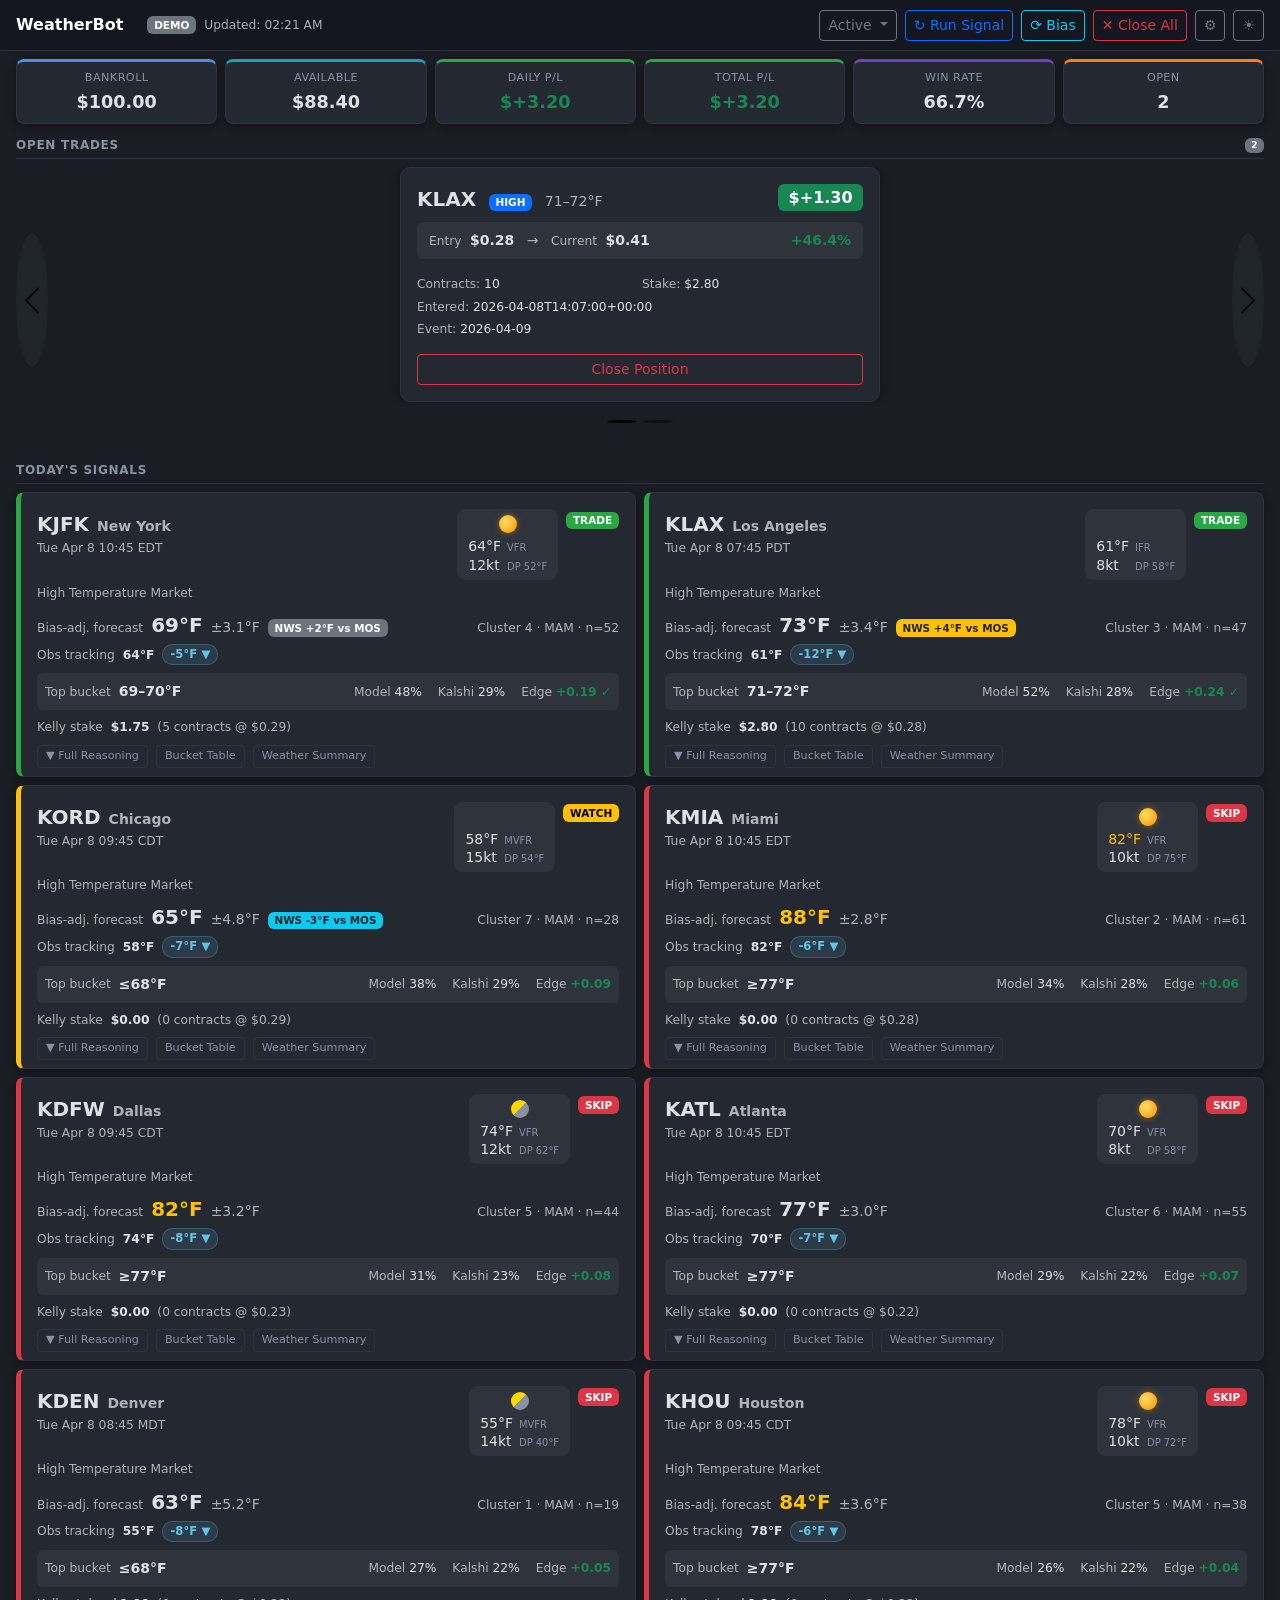
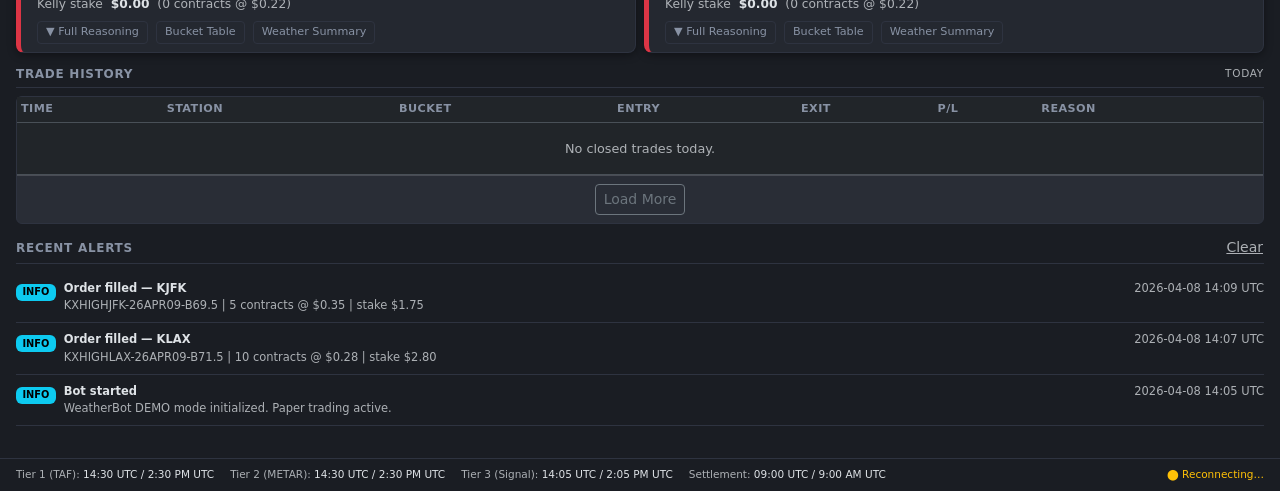
==== commit 9161383c: "Sync dashboard_preview.html with latest templates/index.html features Brings the self-contained stat" ====
--- a/dashboard_preview.html
+++ b/dashboard_preview.html
@@ -74,9 +74,17 @@
 .wb-stat-card {
   background-color: var(--wb-card-bg);
   border: 1px solid var(--wb-card-border) !important;
+  border-top: 3px solid var(--wb-card-border) !important;
   box-shadow: var(--wb-card-shadow);
   border-radius: 8px;
-}
+  transition: border-top-color 0.3s ease;
+}
+.wb-stat-card-bankroll  { border-top-color: #4a90e2 !important; }
+.wb-stat-card-available { border-top-color: #17a2b8 !important; }
+.wb-stat-card-pnl-pos   { border-top-color: #28a745 !important; }
+.wb-stat-card-pnl-neg   { border-top-color: #dc3545 !important; }
+.wb-stat-card-winrate   { border-top-color: #6f42c1 !important; }
+.wb-stat-card-open      { border-top-color: #fd7e14 !important; }
 .wb-stat-label {
   font-size: 0.7rem;
   color: var(--wb-text-dim);
@@ -278,7 +286,46 @@
   border-color: var(--wb-card-border);
 }
 
-/* ── Weather mini infographic ───────────────────────────────── */
+/* ── Temperature color classes ──────────────────────────────── */
+.wb-temp-cold { color: #60c6e8; }
+.wb-temp-mild { color: var(--bs-body-color); }
+.wb-temp-warm { color: #ffc107; }
+.wb-temp-hot  { color: #ff6b6b; }
+
+/* ── Intraday divergence flag ───────────────────────────────── */
+.wb-divergence-flag {
+  display: inline-flex;
+  align-items: center;
+  gap: 2px;
+  font-size: 0.72rem;
+  padding: 1px 7px;
+  border-radius: 10px;
+  font-weight: 600;
+  letter-spacing: 0.01em;
+}
+.wb-divergence-hot {
+  background: rgba(220, 53, 69, 0.12);
+  color: #ff6b6b;
+  border: 1px solid rgba(220, 53, 69, 0.25);
+}
+.wb-divergence-cold {
+  background: rgba(96, 198, 232, 0.12);
+  color: #60c6e8;
+  border: 1px solid rgba(96, 198, 232, 0.25);
+}
+.wb-divergence-ok {
+  background: rgba(40, 167, 69, 0.10);
+  color: #5fcf80;
+  border: 1px solid rgba(40, 167, 69, 0.2);
+}
+
+/* ── MOS divergence badge ───────────────────────────────────── */
+.wb-mos-badge {
+  font-size: 0.65rem !important;
+  vertical-align: middle;
+}
+
+/* ── Weather mini infographic (enhanced) ────────────────────── */
 .wb-weather-mini {
   display: flex;
   align-items: center;
@@ -289,23 +336,47 @@
   padding: 3px 8px;
   white-space: nowrap;
 }
+/* Enhanced version used on signal cards */
+.wb-weather-expanded {
+  background: var(--wb-bucket-hl);
+  border: 1px solid var(--wb-card-border);
+  border-radius: 8px;
+  padding: 5px 10px;
+  min-width: 90px;
+  white-space: nowrap;
+}
+.wb-wx-grid {
+  display: grid;
+  grid-template-columns: auto auto;
+  gap: 0px 6px;
+  align-items: baseline;
+  line-height: 1.3;
+}
+.wb-wx-badge {
+  font-size: 0.62rem;
+  color: var(--wb-text-dim);
+}
 .wb-wx-icon {
   width: 22px;
   height: 22px;
   border-radius: 50%;
   flex-shrink: 0;
 }
+.wb-weather-expanded .wb-wx-icon {
+  width: 18px;
+  height: 18px;
+  margin: 0 auto;
+}
 .wb-wx-icon.wb-wx-clear {
-  background: radial-gradient(circle at 40% 40%, #ffd700, #ff8c00);
-  box-shadow: 0 0 5px rgba(255,180,0,0.4);
+  background: radial-gradient(circle at 38% 38%, #ffe066, #ff8c00);
+  box-shadow: 0 0 6px rgba(255,180,0,0.45);
 }
 .wb-wx-icon.wb-wx-scattered,
 .wb-wx-icon.wb-wx-few {
-  background: linear-gradient(135deg, #ffd700 50%, #8892a4 50%);
+  background: linear-gradient(135deg, #ffd700 48%, #8892a4 48%);
 }
 .wb-wx-icon.wb-wx-broken {
-  background: linear-gradient(135deg, #8892a4 65%, #ffd700 65%);
-}
+  background: linear-gradient(135deg, #8892a4 62%, #ffd700 62%);
 .wb-wx-icon.wb-wx-overcast {
   background: #8892a4;
 }
@@ -384,6 +455,12 @@
       ↻ Run Signal
     </button>
 
+    <!-- Rebuild bias -->
+    <button class="btn btn-sm btn-outline-info" id="btn-rebuild-bias" onclick="rebuildBiasTable()"
+            title="Rebuild bias table from latest obs/forecast data. Last updated: 2026-04-15 18:30 UTC">
+      ⟳ Bias
+    </button>
+
     <!-- Close all -->
     <button class="btn btn-sm btn-outline-danger" data-bs-toggle="modal" data-bs-target="#modal-close-all">
       ✕ Close All
@@ -409,39 +486,39 @@
   <div class="row g-2" id="summary-strip">
     
     <div class="col-6 col-sm-4 col-md-2">
-      <div class="wb-stat-card card h-100 p-2 text-center">
+      <div class="wb-stat-card wb-stat-card-bankroll card h-100 p-2 text-center">
         <div class="wb-stat-label">Bankroll</div>
         <div class="wb-stat-value" id="stat-bankroll">$100.00</div>
       </div>
     </div>
     <div class="col-6 col-sm-4 col-md-2">
-      <div class="wb-stat-card card h-100 p-2 text-center">
+      <div class="wb-stat-card wb-stat-card-available card h-100 p-2 text-center">
         <div class="wb-stat-label">Available</div>
         <div class="wb-stat-value" id="stat-available">$88.40</div>
       </div>
     </div>
     <div class="col-6 col-sm-4 col-md-2">
-      <div class="wb-stat-card card h-100 p-2 text-center">
+      <div class="wb-stat-card wb-stat-card-pnl-pos card h-100 p-2 text-center">
         <div class="wb-stat-label">Daily P/L</div>
         <div class="wb-stat-value text-success"
              id="stat-daily-pnl">$+3.20</div>
       </div>
     </div>
     <div class="col-6 col-sm-4 col-md-2">
-      <div class="wb-stat-card card h-100 p-2 text-center">
+      <div class="wb-stat-card wb-stat-card-pnl-pos card h-100 p-2 text-center">
         <div class="wb-stat-label">Total P/L</div>
         <div class="wb-stat-value text-success"
              id="stat-total-pnl">$+3.20</div>
       </div>
     </div>
     <div class="col-6 col-sm-4 col-md-2">
-      <div class="wb-stat-card card h-100 p-2 text-center">
+      <div class="wb-stat-card wb-stat-card-winrate card h-100 p-2 text-center">
         <div class="wb-stat-label">Win Rate</div>
         <div class="wb-stat-value" id="stat-win-rate">66.7%</div>
       </div>
     </div>
     <div class="col-6 col-sm-4 col-md-2">
-      <div class="wb-stat-card card h-100 p-2 text-center">
+      <div class="wb-stat-card wb-stat-card-open card h-100 p-2 text-center">
         <div class="wb-stat-label">Open</div>
         <div class="wb-stat-value" id="stat-open">2</div>
       </div>
@@ -611,25 +688,27 @@
           <!-- ── Header row ── -->
           <div class="d-flex justify-content-between align-items-start mb-1">
             <div>
-              <span class="fw-bold fs-5">KJFK</span>
-              <span class="text-muted ms-2">
-                New York
-              </span>
-              
+              <div class="d-flex align-items-baseline gap-2">
+                <span class="fw-bold fs-5">KJFK</span>
+                <span class="text-muted fw-semibold">New York</span>
+              </div>
+
               <div class="text-muted small">Tue Apr 8  10:45 EDT</div>
-              
+
             </div>
             <div class="d-flex align-items-start gap-2">
-              
-              
-              <div class="wb-weather-mini">
-                <div class="wb-wx-icon wb-wx-clear"></div>
-                <div class="wb-wx-stats">
-                  <div class="wb-wx-temp">64°F</div>
-                  <div class="wb-wx-wind">12kt</div>
-                </div>
-              </div>
-              
+
+
+              <div class="wb-weather-expanded">
+                <div class="wb-wx-icon wb-wx-clear mb-1"></div>
+                <div class="wb-wx-grid">
+                  <span class="wb-wx-temp wb-temp-mild">64°F</span>
+                  <span class="wb-wx-badge">VFR</span>
+                  <span class="wb-wx-wind">12kt</span>
+                  <span class="wb-wx-badge">DP 52°F</span>
+                </div>
+              </div>
+
               <div class="text-end">
                 <div class="wb-decision-badge badge wb-badge-trade">TRADE</div>
               </div>
@@ -638,15 +717,25 @@
 
           <div class="text-muted small mb-2">High Temperature Market</div>
 
-          
+
           <!-- ── Forecast + cluster ── -->
-          <div class="d-flex flex-wrap align-items-baseline gap-2 mb-2">
+          <div class="d-flex flex-wrap align-items-baseline gap-2 mb-1">
             <span class="text-muted small">Bias-adj. forecast</span>
-            <span class="fw-bold fs-5">69°F</span>
+            <span class="fw-bold fs-5 wb-temp-mild">69°F</span>
             <span class="text-muted">±3.1°F</span>
+            <span class="badge bg-secondary wb-mos-badge" title="NWS AFM vs GFS-MOS forecast divergence">
+              NWS +2°F vs MOS
+            </span>
             <span class="text-muted small ms-auto">
               Cluster 4 · MAM · n=52
             </span>
+          </div>
+
+          <!-- ── Intraday tracking ── -->
+          <div class="d-flex align-items-center gap-2 mb-2">
+            <span class="text-muted small">Obs tracking</span>
+            <span class="fw-semibold small">64°F</span>
+            <span class="wb-divergence-flag wb-divergence-cold">-5°F ▼</span>
           </div>
 
           <!-- ── Top bucket row ── -->
@@ -914,25 +1003,27 @@
           <!-- ── Header row ── -->
           <div class="d-flex justify-content-between align-items-start mb-1">
             <div>
-              <span class="fw-bold fs-5">KLAX</span>
-              <span class="text-muted ms-2">
-                Los Angeles
-              </span>
-              
+              <div class="d-flex align-items-baseline gap-2">
+                <span class="fw-bold fs-5">KLAX</span>
+                <span class="text-muted fw-semibold">Los Angeles</span>
+              </div>
+
               <div class="text-muted small">Tue Apr 8  07:45 PDT</div>
-              
+
             </div>
             <div class="d-flex align-items-start gap-2">
-              
-              
-              <div class="wb-weather-mini">
-                <div class="wb-wx-icon wb-wx-marine_fog"></div>
-                <div class="wb-wx-stats">
-                  <div class="wb-wx-temp">61°F</div>
-                  <div class="wb-wx-wind">8kt</div>
-                </div>
-              </div>
-              
+
+
+              <div class="wb-weather-expanded">
+                <div class="wb-wx-icon wb-wx-marine_fog mb-1"></div>
+                <div class="wb-wx-grid">
+                  <span class="wb-wx-temp wb-temp-mild">61°F</span>
+                  <span class="wb-wx-badge">IFR</span>
+                  <span class="wb-wx-wind">8kt</span>
+                  <span class="wb-wx-badge">DP 58°F</span>
+                </div>
+              </div>
+
               <div class="text-end">
                 <div class="wb-decision-badge badge wb-badge-trade">TRADE</div>
               </div>
@@ -941,15 +1032,25 @@
 
           <div class="text-muted small mb-2">High Temperature Market</div>
 
-          
+
           <!-- ── Forecast + cluster ── -->
-          <div class="d-flex flex-wrap align-items-baseline gap-2 mb-2">
+          <div class="d-flex flex-wrap align-items-baseline gap-2 mb-1">
             <span class="text-muted small">Bias-adj. forecast</span>
-            <span class="fw-bold fs-5">73°F</span>
+            <span class="fw-bold fs-5 wb-temp-mild">73°F</span>
             <span class="text-muted">±3.4°F</span>
+            <span class="badge bg-warning text-dark wb-mos-badge" title="NWS AFM vs GFS-MOS forecast divergence">
+              NWS +4°F vs MOS
+            </span>
             <span class="text-muted small ms-auto">
               Cluster 3 · MAM · n=47
             </span>
+          </div>
+
+          <!-- ── Intraday tracking ── -->
+          <div class="d-flex align-items-center gap-2 mb-2">
+            <span class="text-muted small">Obs tracking</span>
+            <span class="fw-semibold small">61°F</span>
+            <span class="wb-divergence-flag wb-divergence-cold">-12°F ▼</span>
           </div>
 
           <!-- ── Top bucket row ── -->
@@ -1217,25 +1318,27 @@
           <!-- ── Header row ── -->
           <div class="d-flex justify-content-between align-items-start mb-1">
             <div>
-              <span class="fw-bold fs-5">KORD</span>
-              <span class="text-muted ms-2">
-                Chicago
-              </span>
-              
+              <div class="d-flex align-items-baseline gap-2">
+                <span class="fw-bold fs-5">KORD</span>
+                <span class="text-muted fw-semibold">Chicago</span>
+              </div>
+
               <div class="text-muted small">Tue Apr 8  09:45 CDT</div>
-              
+
             </div>
             <div class="d-flex align-items-start gap-2">
-              
-              
-              <div class="wb-weather-mini">
-                <div class="wb-wx-icon wb-wx-convective"></div>
-                <div class="wb-wx-stats">
-                  <div class="wb-wx-temp">58°F</div>
-                  <div class="wb-wx-wind">15kt</div>
-                </div>
-              </div>
-              
+
+
+              <div class="wb-weather-expanded">
+                <div class="wb-wx-icon wb-wx-convective mb-1"></div>
+                <div class="wb-wx-grid">
+                  <span class="wb-wx-temp wb-temp-mild">58°F</span>
+                  <span class="wb-wx-badge">MVFR</span>
+                  <span class="wb-wx-wind">15kt</span>
+                  <span class="wb-wx-badge">DP 54°F</span>
+                </div>
+              </div>
+
               <div class="text-end">
                 <div class="wb-decision-badge badge wb-badge-watch">WATCH</div>
               </div>
@@ -1244,15 +1347,25 @@
 
           <div class="text-muted small mb-2">High Temperature Market</div>
 
-          
+
           <!-- ── Forecast + cluster ── -->
-          <div class="d-flex flex-wrap align-items-baseline gap-2 mb-2">
+          <div class="d-flex flex-wrap align-items-baseline gap-2 mb-1">
             <span class="text-muted small">Bias-adj. forecast</span>
-            <span class="fw-bold fs-5">65°F</span>
+            <span class="fw-bold fs-5 wb-temp-mild">65°F</span>
             <span class="text-muted">±4.8°F</span>
+            <span class="badge bg-info text-dark wb-mos-badge" title="NWS AFM vs GFS-MOS forecast divergence">
+              NWS -3°F vs MOS
+            </span>
             <span class="text-muted small ms-auto">
               Cluster 7 · MAM · n=28
             </span>
+          </div>
+
+          <!-- ── Intraday tracking ── -->
+          <div class="d-flex align-items-center gap-2 mb-2">
+            <span class="text-muted small">Obs tracking</span>
+            <span class="fw-semibold small">58°F</span>
+            <span class="wb-divergence-flag wb-divergence-cold">-7°F ▼</span>
           </div>
 
           <!-- ── Top bucket row ── -->
@@ -1406,25 +1519,27 @@
           <!-- ── Header row ── -->
           <div class="d-flex justify-content-between align-items-start mb-1">
             <div>
-              <span class="fw-bold fs-5">KMIA</span>
-              <span class="text-muted ms-2">
-                Miami
-              </span>
-              
+              <div class="d-flex align-items-baseline gap-2">
+                <span class="fw-bold fs-5">KMIA</span>
+                <span class="text-muted fw-semibold">Miami</span>
+              </div>
+
               <div class="text-muted small">Tue Apr 8  10:45 EDT</div>
-              
+
             </div>
             <div class="d-flex align-items-start gap-2">
-              
-              
-              <div class="wb-weather-mini">
-                <div class="wb-wx-icon wb-wx-clear"></div>
-                <div class="wb-wx-stats">
-                  <div class="wb-wx-temp">82°F</div>
-                  <div class="wb-wx-wind">10kt</div>
-                </div>
-              </div>
-              
+
+
+              <div class="wb-weather-expanded">
+                <div class="wb-wx-icon wb-wx-clear mb-1"></div>
+                <div class="wb-wx-grid">
+                  <span class="wb-wx-temp wb-temp-warm">82°F</span>
+                  <span class="wb-wx-badge">VFR</span>
+                  <span class="wb-wx-wind">10kt</span>
+                  <span class="wb-wx-badge">DP 75°F</span>
+                </div>
+              </div>
+
               <div class="text-end">
                 <div class="wb-decision-badge badge wb-badge-skip">SKIP</div>
               </div>
@@ -1433,15 +1548,22 @@
 
           <div class="text-muted small mb-2">High Temperature Market</div>
 
-          
+
           <!-- ── Forecast + cluster ── -->
-          <div class="d-flex flex-wrap align-items-baseline gap-2 mb-2">
+          <div class="d-flex flex-wrap align-items-baseline gap-2 mb-1">
             <span class="text-muted small">Bias-adj. forecast</span>
-            <span class="fw-bold fs-5">88°F</span>
+            <span class="fw-bold fs-5 wb-temp-warm">88°F</span>
             <span class="text-muted">±2.8°F</span>
             <span class="text-muted small ms-auto">
               Cluster 2 · MAM · n=61
             </span>
+          </div>
+
+          <!-- ── Intraday tracking ── -->
+          <div class="d-flex align-items-center gap-2 mb-2">
+            <span class="text-muted small">Obs tracking</span>
+            <span class="fw-semibold small">82°F</span>
+            <span class="wb-divergence-flag wb-divergence-cold">-6°F ▼</span>
           </div>
 
           <!-- ── Top bucket row ── -->
@@ -1595,25 +1717,27 @@
           <!-- ── Header row ── -->
           <div class="d-flex justify-content-between align-items-start mb-1">
             <div>
-              <span class="fw-bold fs-5">KDFW</span>
-              <span class="text-muted ms-2">
-                Dallas
-              </span>
-              
+              <div class="d-flex align-items-baseline gap-2">
+                <span class="fw-bold fs-5">KDFW</span>
+                <span class="text-muted fw-semibold">Dallas</span>
+              </div>
+
               <div class="text-muted small">Tue Apr 8  09:45 CDT</div>
-              
+
             </div>
             <div class="d-flex align-items-start gap-2">
-              
-              
-              <div class="wb-weather-mini">
-                <div class="wb-wx-icon wb-wx-scattered"></div>
-                <div class="wb-wx-stats">
-                  <div class="wb-wx-temp">74°F</div>
-                  <div class="wb-wx-wind">12kt</div>
-                </div>
-              </div>
-              
+
+
+              <div class="wb-weather-expanded">
+                <div class="wb-wx-icon wb-wx-scattered mb-1"></div>
+                <div class="wb-wx-grid">
+                  <span class="wb-wx-temp wb-temp-mild">74°F</span>
+                  <span class="wb-wx-badge">VFR</span>
+                  <span class="wb-wx-wind">12kt</span>
+                  <span class="wb-wx-badge">DP 62°F</span>
+                </div>
+              </div>
+
               <div class="text-end">
                 <div class="wb-decision-badge badge wb-badge-skip">SKIP</div>
               </div>
@@ -1622,15 +1746,22 @@
 
           <div class="text-muted small mb-2">High Temperature Market</div>
 
-          
+
           <!-- ── Forecast + cluster ── -->
-          <div class="d-flex flex-wrap align-items-baseline gap-2 mb-2">
+          <div class="d-flex flex-wrap align-items-baseline gap-2 mb-1">
             <span class="text-muted small">Bias-adj. forecast</span>
-            <span class="fw-bold fs-5">82°F</span>
+            <span class="fw-bold fs-5 wb-temp-warm">82°F</span>
             <span class="text-muted">±3.2°F</span>
             <span class="text-muted small ms-auto">
               Cluster 5 · MAM · n=44
             </span>
+          </div>
+
+          <!-- ── Intraday tracking ── -->
+          <div class="d-flex align-items-center gap-2 mb-2">
+            <span class="text-muted small">Obs tracking</span>
+            <span class="fw-semibold small">74°F</span>
+            <span class="wb-divergence-flag wb-divergence-cold">-8°F ▼</span>
           </div>
 
           <!-- ── Top bucket row ── -->
@@ -1784,25 +1915,27 @@
           <!-- ── Header row ── -->
           <div class="d-flex justify-content-between align-items-start mb-1">
             <div>
-              <span class="fw-bold fs-5">KATL</span>
-              <span class="text-muted ms-2">
-                Atlanta
-              </span>
-              
+              <div class="d-flex align-items-baseline gap-2">
+                <span class="fw-bold fs-5">KATL</span>
+                <span class="text-muted fw-semibold">Atlanta</span>
+              </div>
+
               <div class="text-muted small">Tue Apr 8  10:45 EDT</div>
-              
+
             </div>
             <div class="d-flex align-items-start gap-2">
-              
-              
-              <div class="wb-weather-mini">
-                <div class="wb-wx-icon wb-wx-clear"></div>
-                <div class="wb-wx-stats">
-                  <div class="wb-wx-temp">70°F</div>
-                  <div class="wb-wx-wind">8kt</div>
-                </div>
-              </div>
-              
+
+
+              <div class="wb-weather-expanded">
+                <div class="wb-wx-icon wb-wx-clear mb-1"></div>
+                <div class="wb-wx-grid">
+                  <span class="wb-wx-temp wb-temp-mild">70°F</span>
+                  <span class="wb-wx-badge">VFR</span>
+                  <span class="wb-wx-wind">8kt</span>
+                  <span class="wb-wx-badge">DP 58°F</span>
+                </div>
+              </div>
+
               <div class="text-end">
                 <div class="wb-decision-badge badge wb-badge-skip">SKIP</div>
               </div>
@@ -1811,15 +1944,22 @@
 
           <div class="text-muted small mb-2">High Temperature Market</div>
 
-          
+
           <!-- ── Forecast + cluster ── -->
-          <div class="d-flex flex-wrap align-items-baseline gap-2 mb-2">
+          <div class="d-flex flex-wrap align-items-baseline gap-2 mb-1">
             <span class="text-muted small">Bias-adj. forecast</span>
-            <span class="fw-bold fs-5">77°F</span>
+            <span class="fw-bold fs-5 wb-temp-mild">77°F</span>
             <span class="text-muted">±3.0°F</span>
             <span class="text-muted small ms-auto">
               Cluster 6 · MAM · n=55
             </span>
+          </div>
+
+          <!-- ── Intraday tracking ── -->
+          <div class="d-flex align-items-center gap-2 mb-2">
+            <span class="text-muted small">Obs tracking</span>
+            <span class="fw-semibold small">70°F</span>
+            <span class="wb-divergence-flag wb-divergence-cold">-7°F ▼</span>
           </div>
 
           <!-- ── Top bucket row ── -->
@@ -1973,25 +2113,27 @@
           <!-- ── Header row ── -->
           <div class="d-flex justify-content-between align-items-start mb-1">
             <div>
-              <span class="fw-bold fs-5">KDEN</span>
-              <span class="text-muted ms-2">
-                Denver
-              </span>
-              
+              <div class="d-flex align-items-baseline gap-2">
+                <span class="fw-bold fs-5">KDEN</span>
+                <span class="text-muted fw-semibold">Denver</span>
+              </div>
+
               <div class="text-muted small">Tue Apr 8  08:45 MDT</div>
-              
+
             </div>
             <div class="d-flex align-items-start gap-2">
-              
-              
-              <div class="wb-weather-mini">
-                <div class="wb-wx-icon wb-wx-scattered"></div>
-                <div class="wb-wx-stats">
-                  <div class="wb-wx-temp">55°F</div>
-                  <div class="wb-wx-wind">14kt</div>
-                </div>
-              </div>
-              
+
+
+              <div class="wb-weather-expanded">
+                <div class="wb-wx-icon wb-wx-scattered mb-1"></div>
+                <div class="wb-wx-grid">
+                  <span class="wb-wx-temp wb-temp-mild">55°F</span>
+                  <span class="wb-wx-badge">MVFR</span>
+                  <span class="wb-wx-wind">14kt</span>
+                  <span class="wb-wx-badge">DP 40°F</span>
+                </div>
+              </div>
+
               <div class="text-end">
                 <div class="wb-decision-badge badge wb-badge-skip">SKIP</div>
               </div>
@@ -2000,15 +2142,22 @@
 
           <div class="text-muted small mb-2">High Temperature Market</div>
 
-          
+
           <!-- ── Forecast + cluster ── -->
-          <div class="d-flex flex-wrap align-items-baseline gap-2 mb-2">
+          <div class="d-flex flex-wrap align-items-baseline gap-2 mb-1">
             <span class="text-muted small">Bias-adj. forecast</span>
-            <span class="fw-bold fs-5">63°F</span>
+            <span class="fw-bold fs-5 wb-temp-mild">63°F</span>
             <span class="text-muted">±5.2°F</span>
             <span class="text-muted small ms-auto">
               Cluster 1 · MAM · n=19
             </span>
+          </div>
+
+          <!-- ── Intraday tracking ── -->
+          <div class="d-flex align-items-center gap-2 mb-2">
+            <span class="text-muted small">Obs tracking</span>
+            <span class="fw-semibold small">55°F</span>
+            <span class="wb-divergence-flag wb-divergence-cold">-8°F ▼</span>
           </div>
 
           <!-- ── Top bucket row ── -->
@@ -2162,25 +2311,27 @@
           <!-- ── Header row ── -->
           <div class="d-flex justify-content-between align-items-start mb-1">
             <div>
-              <span class="fw-bold fs-5">KHOU</span>
-              <span class="text-muted ms-2">
-                Houston
-              </span>
-              
+              <div class="d-flex align-items-baseline gap-2">
+                <span class="fw-bold fs-5">KHOU</span>
+                <span class="text-muted fw-semibold">Houston</span>
+              </div>
+
               <div class="text-muted small">Tue Apr 8  09:45 CDT</div>
-              
+
             </div>
             <div class="d-flex align-items-start gap-2">
-              
-              
-              <div class="wb-weather-mini">
-                <div class="wb-wx-icon wb-wx-clear"></div>
-                <div class="wb-wx-stats">
-                  <div class="wb-wx-temp">78°F</div>
-                  <div class="wb-wx-wind">10kt</div>
-                </div>
-              </div>
-              
+
+
+              <div class="wb-weather-expanded">
+                <div class="wb-wx-icon wb-wx-clear mb-1"></div>
+                <div class="wb-wx-grid">
+                  <span class="wb-wx-temp wb-temp-mild">78°F</span>
+                  <span class="wb-wx-badge">VFR</span>
+                  <span class="wb-wx-wind">10kt</span>
+                  <span class="wb-wx-badge">DP 72°F</span>
+                </div>
+              </div>
+
               <div class="text-end">
                 <div class="wb-decision-badge badge wb-badge-skip">SKIP</div>
               </div>
@@ -2189,15 +2340,22 @@
 
           <div class="text-muted small mb-2">High Temperature Market</div>
 
-          
+
           <!-- ── Forecast + cluster ── -->
-          <div class="d-flex flex-wrap align-items-baseline gap-2 mb-2">
+          <div class="d-flex flex-wrap align-items-baseline gap-2 mb-1">
             <span class="text-muted small">Bias-adj. forecast</span>
-            <span class="fw-bold fs-5">84°F</span>
+            <span class="fw-bold fs-5 wb-temp-warm">84°F</span>
             <span class="text-muted">±3.6°F</span>
             <span class="text-muted small ms-auto">
               Cluster 5 · MAM · n=38
             </span>
+          </div>
+
+          <!-- ── Intraday tracking ── -->
+          <div class="d-flex align-items-center gap-2 mb-2">
+            <span class="text-muted small">Obs tracking</span>
+            <span class="fw-semibold small">78°F</span>
+            <span class="wb-divergence-flag wb-divergence-cold">-6°F ▼</span>
           </div>
 
           <!-- ── Top bucket row ── -->
@@ -2610,13 +2768,21 @@
 let tradeHistoryOffset   = 0;
 const HISTORY_PAGE_SIZE  = 20;
 const STATION_CITIES = {
-  KJFK: 'New York', KORD: 'Chicago', KMIA: 'Miami',   KDFW: 'Dallas',
-  KLAX: 'Los Angeles', KATL: 'Atlanta', KDEN: 'Denver', KHOU: 'Houston'
+  KJFK: 'New York',      KORD: 'Chicago',       KMIA: 'Miami',         KDFW: 'Dallas',
+  KLAX: 'Los Angeles',   KATL: 'Atlanta',        KDEN: 'Denver',        KHOU: 'Houston',
+  KAUS: 'Austin',        KPHL: 'Philadelphia',   KBOS: 'Boston',        KDCA: 'Washington DC',
+  KLAS: 'Las Vegas',     KMSP: 'Minneapolis',    KMSY: 'New Orleans',   KOKC: 'Oklahoma City',
+  KPHX: 'Phoenix',       KSAT: 'San Antonio',    KSEA: 'Seattle',       KSFO: 'San Francisco',
 };
 const STATION_TZ = {
-  KJFK: 'America/New_York',  KMIA: 'America/New_York',  KATL: 'America/New_York',
-  KORD: 'America/Chicago',   KDFW: 'America/Chicago',   KHOU: 'America/Chicago',
-  KDEN: 'America/Denver',    KLAX: 'America/Los_Angeles',
+  KJFK: 'America/New_York',    KMIA: 'America/New_York',    KATL: 'America/New_York',
+  KPHL: 'America/New_York',    KBOS: 'America/New_York',    KDCA: 'America/New_York',
+  KORD: 'America/Chicago',     KDFW: 'America/Chicago',     KHOU: 'America/Chicago',
+  KAUS: 'America/Chicago',     KMSP: 'America/Chicago',     KMSY: 'America/Chicago',
+  KOKC: 'America/Chicago',     KSAT: 'America/Chicago',
+  KDEN: 'America/Denver',      KPHX: 'America/Phoenix',
+  KLAX: 'America/Los_Angeles', KLAS: 'America/Los_Angeles',
+  KSEA: 'America/Los_Angeles', KSFO: 'America/Los_Angeles',
 };
 
 // ── Time / locale helpers ────────────────────────────────────
@@ -2739,6 +2905,24 @@
     });
   });
 
+  src.addEventListener('bias_rebuild_start', e => {
+    const d = JSON.parse(e.data);
+    showToast('Bias Rebuild', d.message, 'info');
+  });
+
+  src.addEventListener('bias_rebuild_done', e => {
+    const d = JSON.parse(e.data);
+    const btn = document.getElementById('btn-rebuild-bias');
+    if (btn) {
+      btn.disabled = false;
+      btn.textContent = '⟳ Bias';
+      if (d.bias_updated) {
+        btn.title = `Rebuild bias table from latest obs/forecast data. Last updated: ${d.bias_updated}`;
+      }
+    }
+    showToast('Bias Rebuild', d.message, d.ok ? 'success' : 'danger');
+  });
+
   src.addEventListener('alert', e => {
     const a = JSON.parse(e.data);
     showToast(a.title, a.message, alertBootstrapClass(a.level));
@@ -2831,6 +3015,7 @@
     <div class="d-flex justify-content-between align-items-start mb-2">
       <div>
         <span class="fw-bold fs-5">${escHtml(pos.station)}</span>
+        <span class="fw-semibold text-muted ms-1">${escHtml(STATION_CITIES[pos.station] || pos.station)}</span>
         <span class="badge bg-primary ms-2">HIGH</span>
         <span class="ms-2 text-muted">${fmtBucket(pos.bucket_lower)}</span>
       </div>
@@ -3000,6 +3185,22 @@
   }
 }
 
+async function rebuildBiasTable() {
+  const btn = document.getElementById('btn-rebuild-bias');
+  if (btn) {
+    btn.disabled = true;
+    btn.innerHTML = '<span class="spinner-border spinner-border-sm me-1" role="status"></span>Building…';
+  }
+  try {
+    const res  = await fetch('/api/rebuild-bias', { method: 'POST' });
+    const data = await res.json();
+    showToast('Bias Rebuild', data.message, 'info');
+  } catch (err) {
+    showToast('Error', err.message, 'danger');
+    if (btn) { btn.disabled = false; btn.textContent = '⟳ Bias'; }
+  }
+}
+
 // ── Close position ───────────────────────────────────────────
 function confirmClose(marketId, station, pnl) {
   pendingCloseMarketId = marketId;
